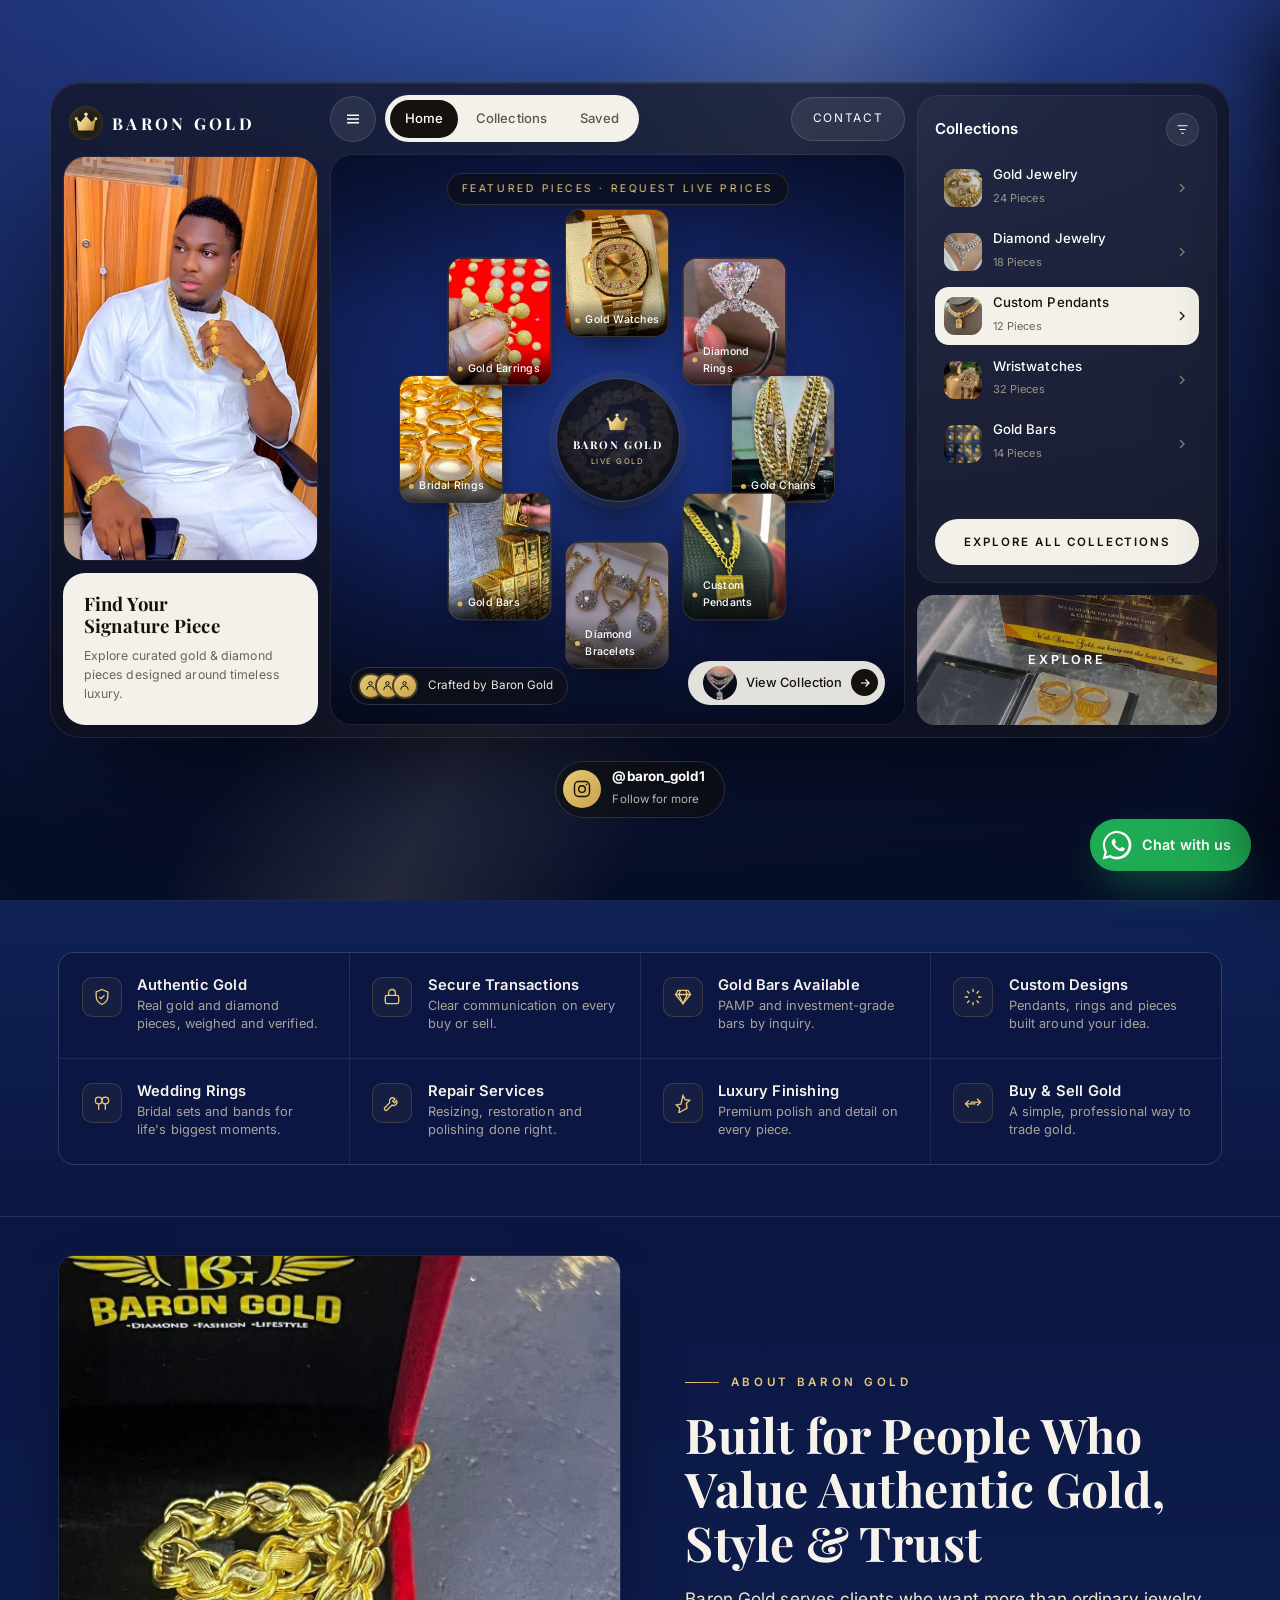
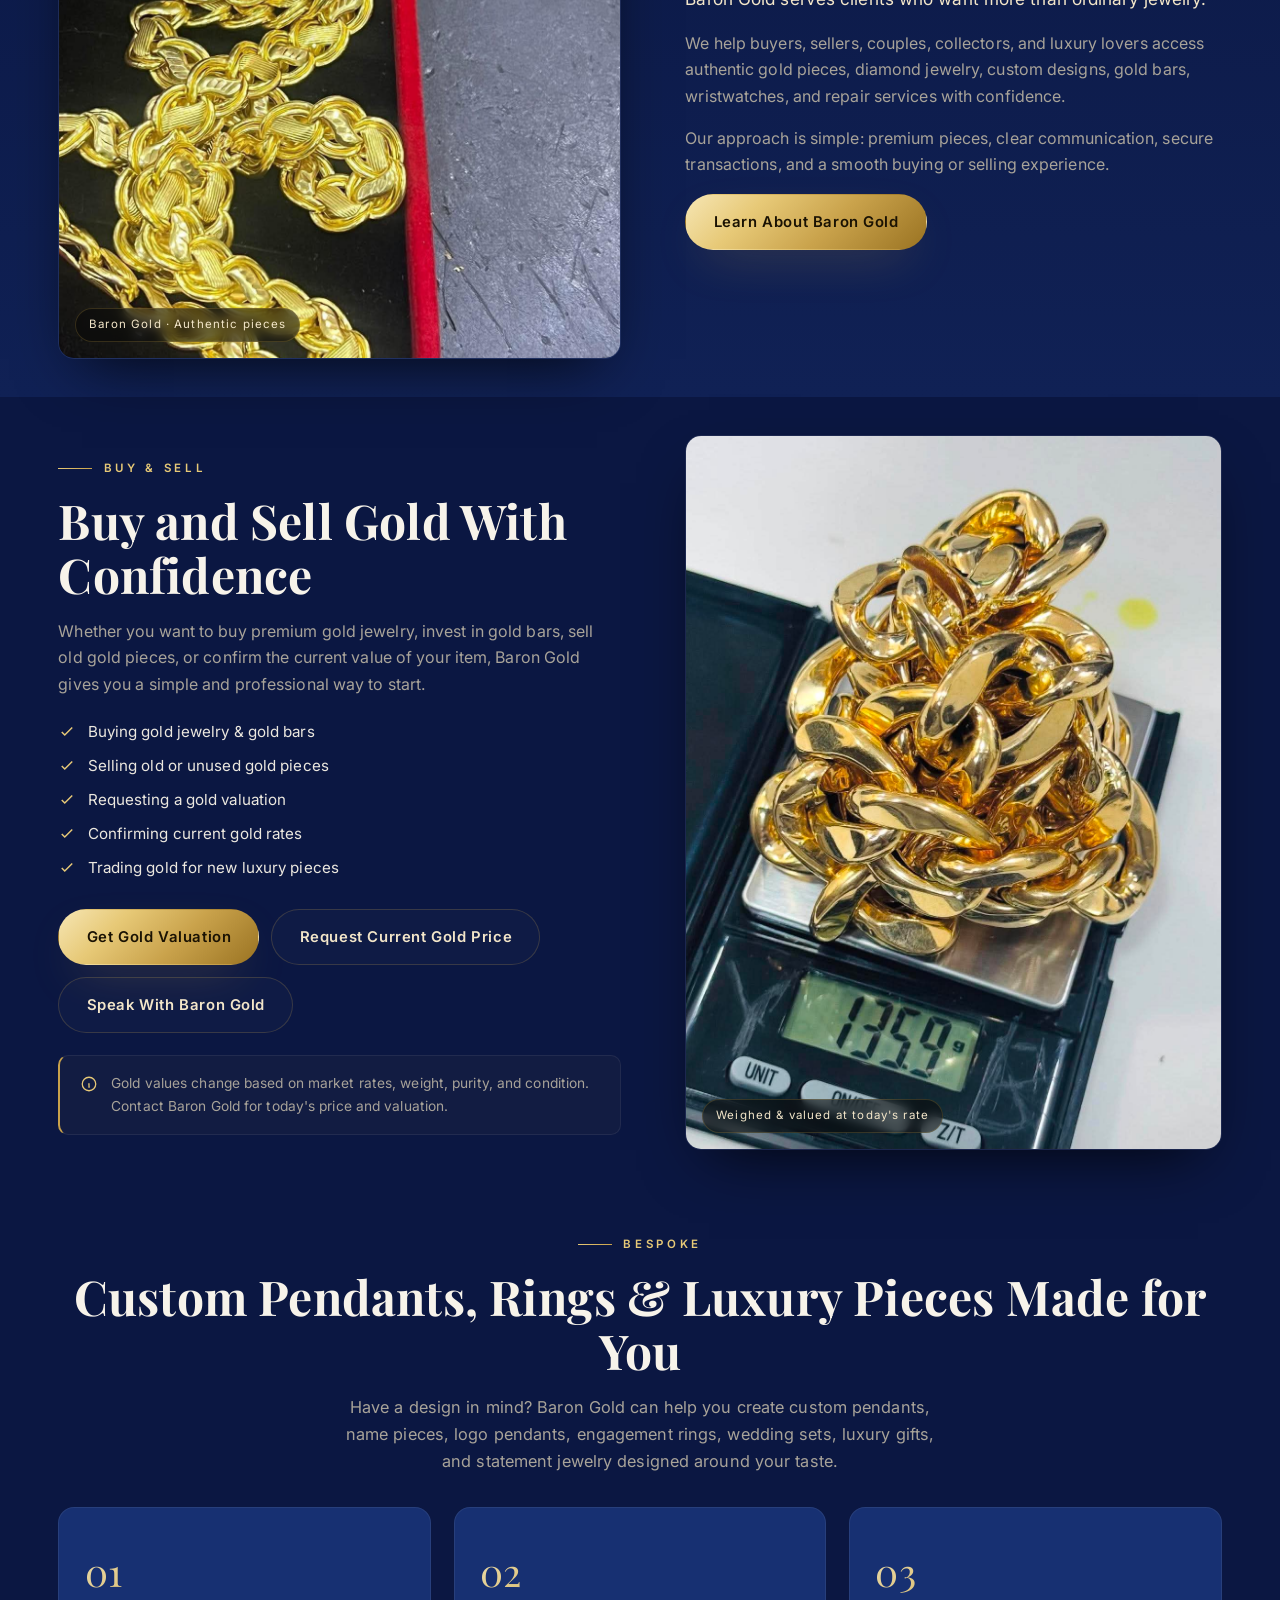
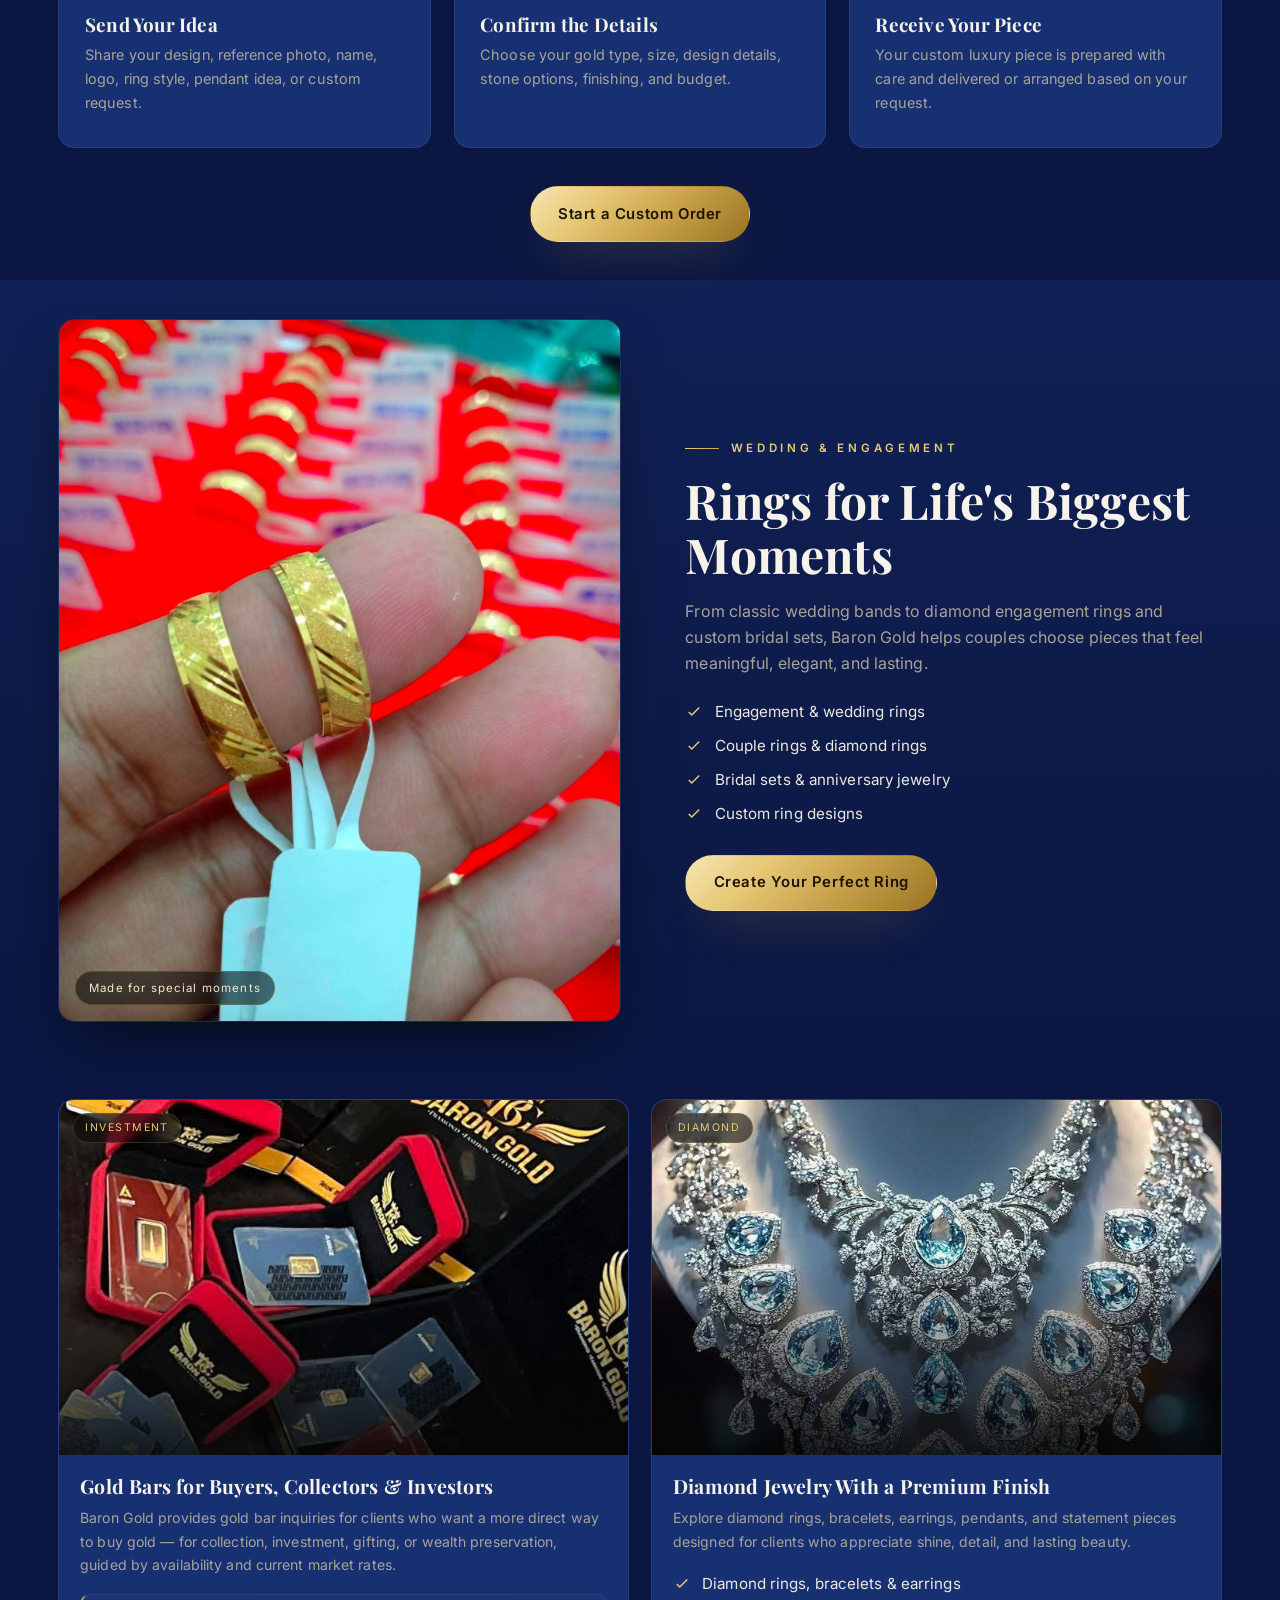
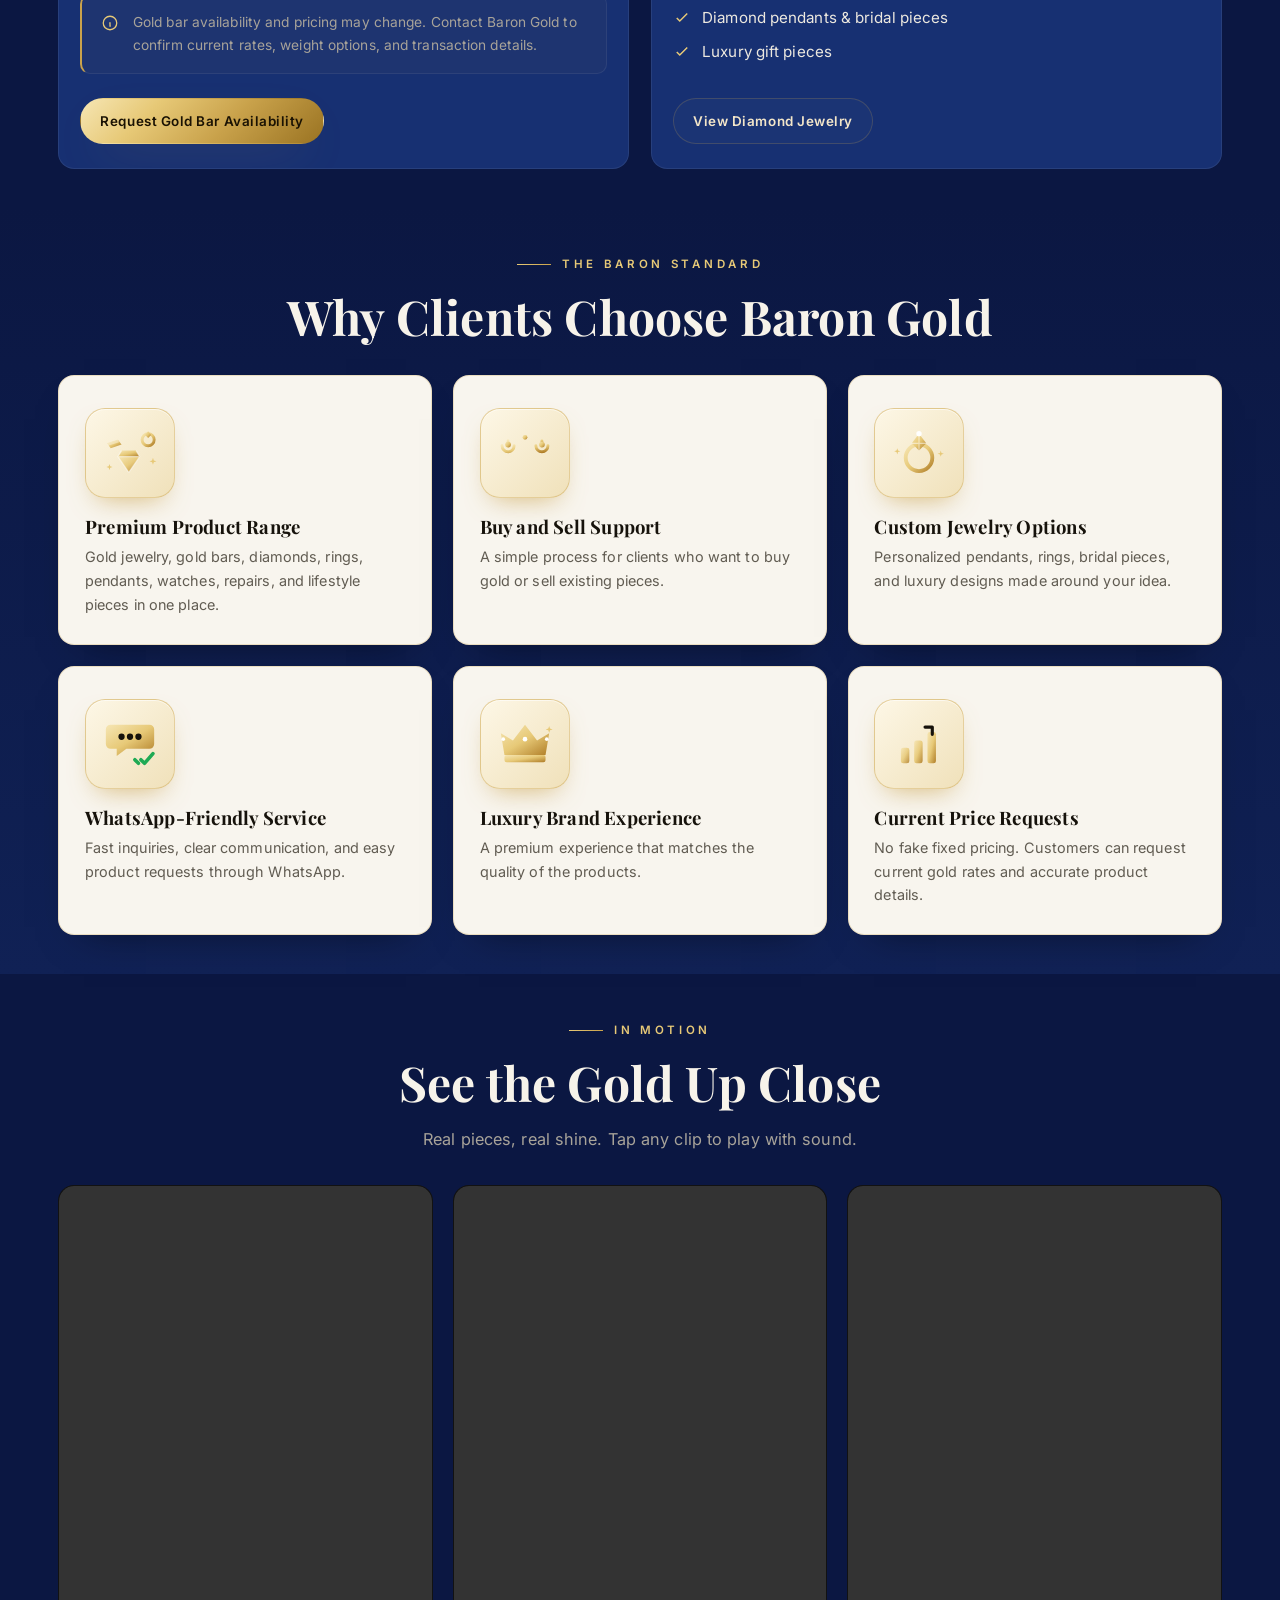
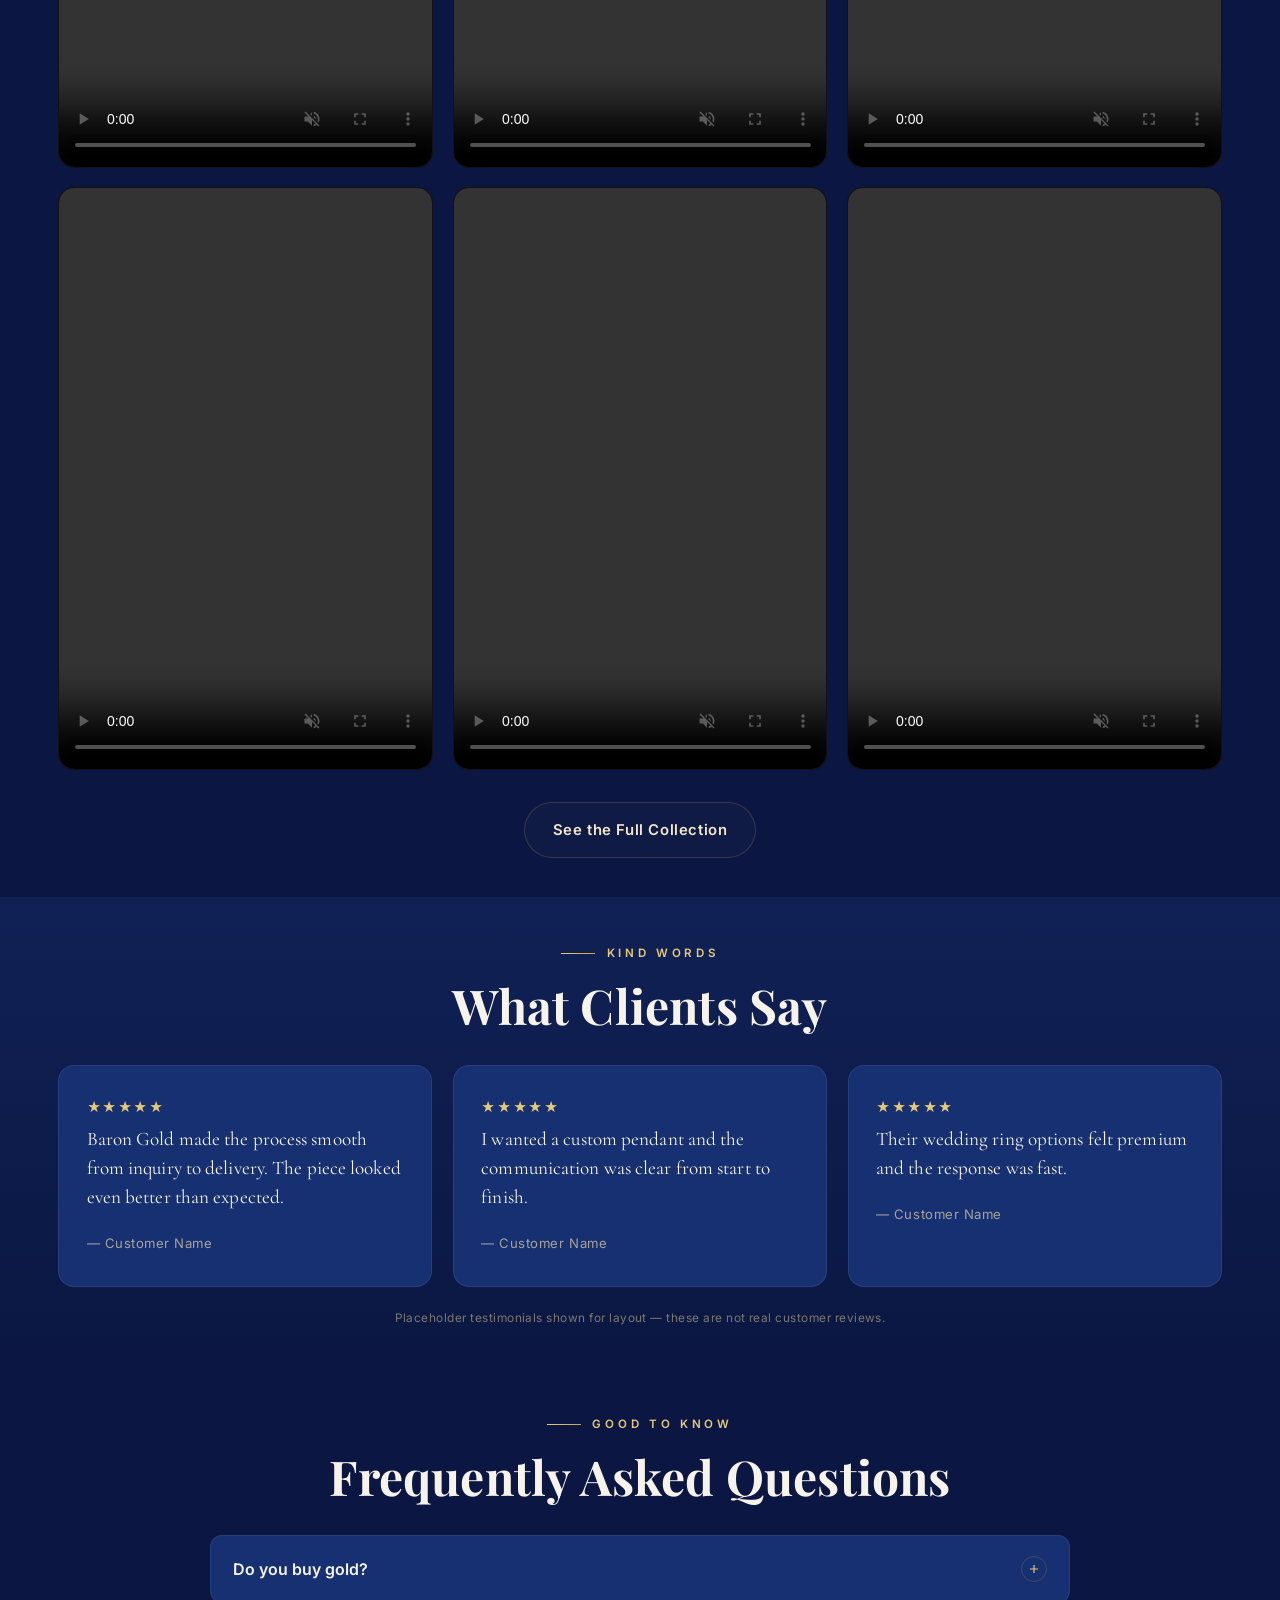
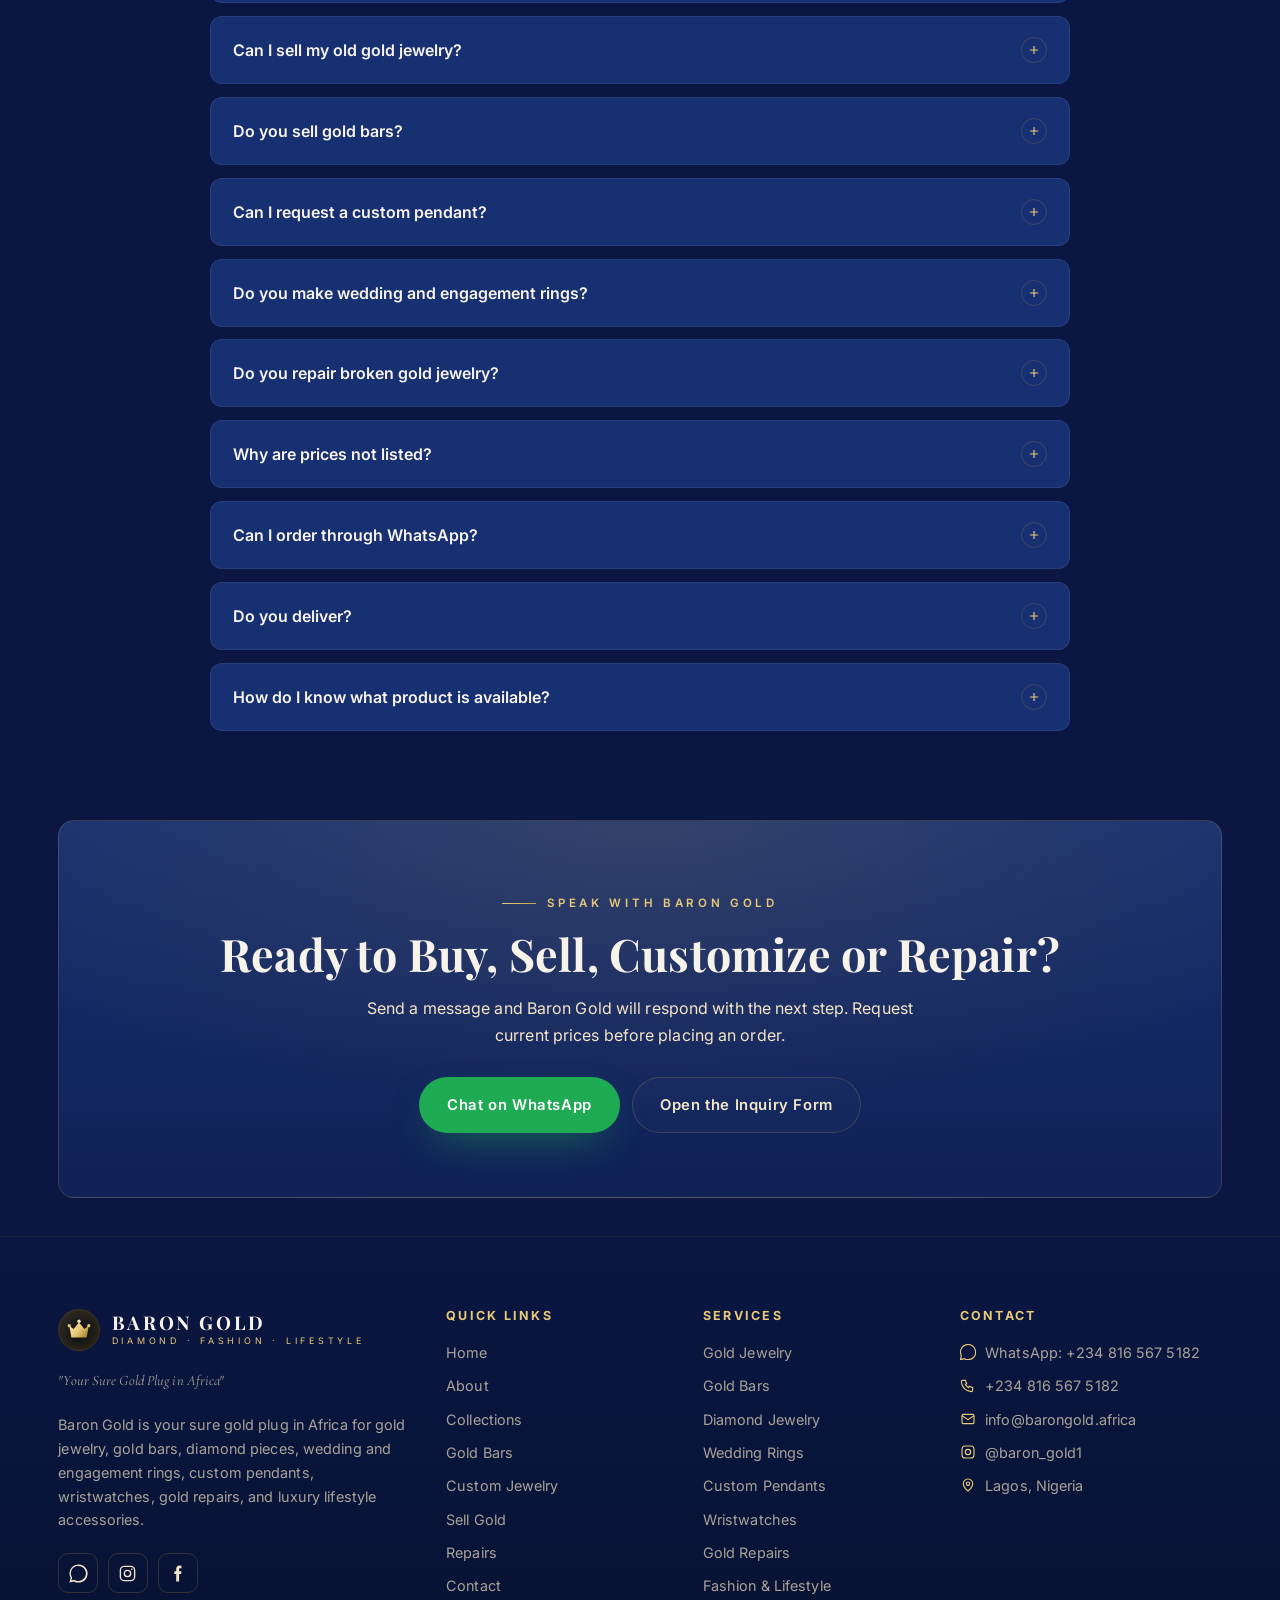
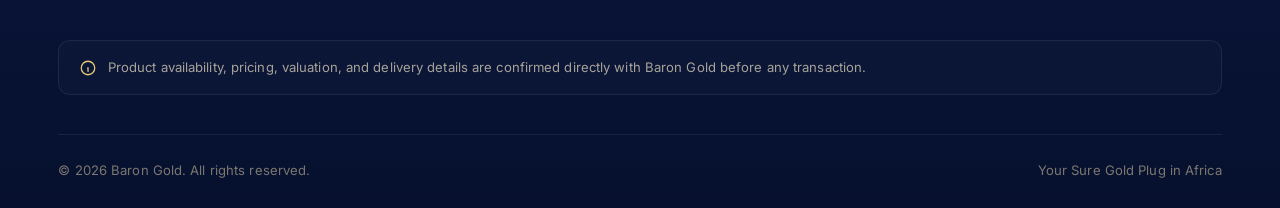
==== index.html @ 47875b5d "Swap homepage feature card to Baron Gold signature portrait Replace the bridal-necklace image in the" ====
<!DOCTYPE html>
<html lang="en">
<head>
<meta charset="UTF-8" />
<meta name="viewport" content="width=device-width, initial-scale=1.0" />
<title>Baron Gold | Gold Jewelry, Gold Bars, Diamond Jewelry &amp; Custom Pendants</title>
<meta name="description" content="Buy and sell gold jewelry, gold bars, diamond pieces, wedding rings, engagement rings, custom pendants, wristwatches, and luxury lifestyle accessories with Baron Gold — your sure gold plug in Africa." />
<meta name="theme-color" content="#070707" />
<meta property="og:title" content="Baron Gold | Your Sure Gold Plug in Africa" />
<meta property="og:description" content="Authentic gold jewelry, gold bars, diamond pieces, custom pendants, wedding rings and luxury lifestyle accessories. Buy, sell, customize and repair with confidence." />
<meta property="og:type" content="website" />
<meta property="og:image" content="assets/images/cuban-iced-coal.jpg" />
<link rel="preconnect" href="https://fonts.googleapis.com" />
<link rel="preconnect" href="https://fonts.gstatic.com" crossorigin />
<link href="https://fonts.googleapis.com/css2?family=Playfair+Display:wght@500;600;700;800&family=Cormorant+Garamond:ital,wght@0,500;0,600;1,500&family=Inter:wght@400;500;600&display=swap" rel="stylesheet" />
<link rel="stylesheet" href="css/styles.css" />
</head>
<body class="home-dashboard">

<!-- ============ HEADER ============ -->
<header class="site-header">
  <div class="container">
    <a class="brand" href="index.html" aria-label="Baron Gold home">
      <span class="brand-mark">
        <svg viewBox="0 0 24 24" fill="none" aria-hidden="true"><path d="M3 8l4 3 5-6 5 6 4-3-2 11H5L3 8z" fill="url(#g)"/><circle cx="3" cy="8" r="1.5" fill="#e7c977"/><circle cx="21" cy="8" r="1.5" fill="#e7c977"/><circle cx="12" cy="4" r="1.6" fill="#f6e6b4"/><defs><linearGradient id="g" x1="3" y1="5" x2="21" y2="19" gradientUnits="userSpaceOnUse"><stop stop-color="#f6e6b4"/><stop offset=".5" stop-color="#e7c977"/><stop offset="1" stop-color="#9a7322"/></linearGradient></defs></svg>
      </span>
      <span class="brand-name"><b>BARON GOLD</b><span>Diamond · Fashion · Lifestyle</span></span>
    </a>

    <nav class="main-nav" aria-label="Primary">
      <ul>
        <li><a href="index.html" class="active">Home</a></li>
        <li><a href="about.html">About</a></li>
        <li><a href="collections.html">Collections</a></li>
        <li><a href="gold-bars.html">Gold Bars</a></li>
        <li><a href="custom-jewelry.html">Custom Jewelry</a></li>
        <li><a href="sell-gold.html">Sell Gold</a></li>
        <li><a href="repairs.html">Repairs</a></li>
        <li><a href="contact.html">Contact</a></li>
      </ul>
    </nav>

    <div class="header-cta">
      <a class="btn btn-gold btn-sm" href="https://wa.me/2348165675182?text=Hello%20Baron%20Gold%2C%20I'd%20like%20to%20make%20an%20inquiry." target="_blank" rel="noopener">
        <svg viewBox="0 0 24 24" fill="currentColor" aria-hidden="true"><path d="M.5 23.5l1.6-5.9A11.4 11.4 0 1 1 12 23.5a11.5 11.5 0 0 1-5.7-1.5L.5 23.5zM6.6 19.9l.4.2a9.5 9.5 0 1 0-3.2-3.1l.2.4-1 3.5 3.6-1zM17.5 14.4c-.2-.1-1.4-.7-1.6-.8s-.4-.1-.5.1-.6.8-.7 1-.3.2-.5.1a7.7 7.7 0 0 1-2.3-1.4 8.6 8.6 0 0 1-1.6-2c-.2-.3 0-.4.1-.6l.4-.4.3-.4a.5.5 0 0 0 0-.5l-.8-1.9c-.2-.5-.4-.4-.5-.4h-.5a1 1 0 0 0-.7.3 2.9 2.9 0 0 0-.9 2.2 5 5 0 0 0 1.1 2.7 11.5 11.5 0 0 0 4.4 3.9c2.6 1 2.6.7 3.1.6a2.6 2.6 0 0 0 1.7-1.2 2.1 2.1 0 0 0 .2-1.2c-.1-.1-.3-.2-.5-.3z"/></svg>
        Chat on WhatsApp
      </a>
      <button class="nav-toggle" id="navToggle" aria-label="Open menu" aria-controls="mobileNav">
        <svg viewBox="0 0 24 24" fill="none" stroke="currentColor" stroke-width="1.7" aria-hidden="true"><path d="M4 7h16M4 12h16M4 17h16"/></svg>
      </button>
    </div>
  </div>
</header>

<!-- ============ MOBILE DRAWER ============ -->
<div class="scrim" id="scrim"></div>
<aside class="mobile-nav" id="mobileNav" aria-label="Mobile menu">
  <div class="mn-top">
    <span class="brand-name"><b style="font-family:var(--ff-head);letter-spacing:.14em;color:var(--ivory)">BARON GOLD</b></span>
    <button class="mn-close" id="mnClose" aria-label="Close menu">
      <svg viewBox="0 0 24 24" fill="none" stroke="currentColor" stroke-width="1.7"><path d="M6 6l12 12M18 6L6 18"/></svg>
    </button>
  </div>
  <nav aria-label="Mobile primary">
    <a href="index.html" class="active">Home</a>
    <a href="about.html">About</a>
    <a href="collections.html">Collections</a>
    <a href="gold-bars.html">Gold Bars</a>
    <a href="custom-jewelry.html">Custom Jewelry</a>
    <a href="sell-gold.html">Sell Gold</a>
    <a href="repairs.html">Repairs</a>
    <a href="contact.html">Contact</a>
  </nav>
  <div class="mn-actions">
    <a class="btn btn-wa btn-block" href="https://wa.me/2348165675182" target="_blank" rel="noopener">Chat on WhatsApp</a>
    <a class="btn btn-outline btn-block" href="contact.html">Book a Consultation</a>
  </div>
</aside>

<main>

<!-- ============ DASHBOARD HERO ============ -->
<section class="stage">
  <div class="panel">

    <!-- LEFT COLUMN -->
    <div class="pcol">
      <div class="dash-brand">
        <span class="brand-mark"><svg viewBox="0 0 24 24" fill="none" aria-hidden="true"><path d="M3 8l4 3 5-6 5 6 4-3-2 11H5L3 8z" fill="url(#gl)"/><circle cx="3" cy="8" r="1.5" fill="#e7c977"/><circle cx="21" cy="8" r="1.5" fill="#e7c977"/><circle cx="12" cy="4" r="1.6" fill="#f6e6b4"/><defs><linearGradient id="gl" x1="3" y1="5" x2="21" y2="19" gradientUnits="userSpaceOnUse"><stop stop-color="#f6e6b4"/><stop offset=".5" stop-color="#e7c977"/><stop offset="1" stop-color="#9a7322"/></linearGradient></defs></svg></span>
        <b>BARON&nbsp;GOLD</b>
      </div>
      <a class="feature-img" href="collections.html" aria-label="Baron Gold signature look">
        <img src="assets/images/baron-feature.jpg" alt="Baron Gold client styled in a gold Cuban chain, ring and bracelet" />
      </a>
      <div class="white-card">
        <h3>Find Your<br>Signature Piece</h3>
        <p>Explore curated gold &amp; diamond pieces designed around timeless luxury.</p>
      </div>
    </div>

    <!-- CENTER COLUMN -->
    <div class="pcol center-stack">
      <div class="nav-pill-row">
        <button class="icon-btn js-nav-open" aria-label="Open menu"><svg viewBox="0 0 24 24" fill="none" stroke="currentColor" stroke-width="1.7"><path d="M4 7h16M4 12h16M4 17h16"/></svg></button>
        <nav class="pill-nav" aria-label="Dashboard">
          <a href="index.html" class="active">Home</a>
          <a href="collections.html">Collections</a>
          <a href="sell-gold.html">Saved</a>
        </nav>
        <a class="contact-pill" href="contact.html">CONTACT</a>
      </div>
      <div class="hero-center">
        <div class="orbit-scene">
          <span class="orbit-eyebrow">Featured Pieces · Request Live Prices</span>
          <div class="orbit-hub">
            <img class="hub-bg" src="assets/images/cuban-iced-coal.jpg" alt="" />
            <span class="hub-in">
              <svg viewBox="0 0 24 24" fill="none" aria-hidden="true"><path d="M3 8l4 3 5-6 5 6 4-3-2 11H5L3 8z" fill="url(#hg)"/><circle cx="3" cy="8" r="1.5" fill="#e7c977"/><circle cx="21" cy="8" r="1.5" fill="#e7c977"/><circle cx="12" cy="4" r="1.6" fill="#f6e6b4"/><defs><linearGradient id="hg" x1="3" y1="5" x2="21" y2="19" gradientUnits="userSpaceOnUse"><stop stop-color="#f6e6b4"/><stop offset=".5" stop-color="#e7c977"/><stop offset="1" stop-color="#9a7322"/></linearGradient></defs></svg>
              <b>BARON GOLD</b><small>Live Gold</small>
            </span>
          </div>
          <div class="orbit-wrap">
            <div class="orbit">
              <div class="orbit-item" style="--a:0deg"><a class="ocard" href="https://wa.me/2348165675182?text=Hi%20Baron%20Gold%2C%20please%20share%20the%20current%20price%20for%20gold%20watches." target="_blank" rel="noopener"><img src="assets/images/watch-patek-gold-diamond.jpg" alt="Gold watches"><span class="olabel">Gold Watches</span></a></div>
              <div class="orbit-item" style="--a:45deg"><a class="ocard" href="https://wa.me/2348165675182?text=Hi%20Baron%20Gold%2C%20please%20share%20the%20current%20price%20for%20diamond%20rings." target="_blank" rel="noopener"><img src="assets/images/ring-diamond-solitaire.jpg" alt="Diamond rings"><span class="olabel">Diamond Rings</span></a></div>
              <div class="orbit-item" style="--a:90deg"><a class="ocard" href="https://wa.me/2348165675182?text=Hi%20Baron%20Gold%2C%20please%20share%20the%20current%20price%20for%20gold%20chains." target="_blank" rel="noopener"><img src="assets/images/chains-cuban-diamond-clasp.jpg" alt="Gold chains"><span class="olabel">Gold Chains</span></a></div>
              <div class="orbit-item" style="--a:135deg"><a class="ocard" href="https://wa.me/2348165675182?text=Hi%20Baron%20Gold%2C%20I'd%20like%20a%20custom%20pendant." target="_blank" rel="noopener"><img src="assets/images/pendant-custom-name.jpg" alt="Custom pendants"><span class="olabel">Custom Pendants</span></a></div>
              <div class="orbit-item" style="--a:180deg"><a class="ocard" href="https://wa.me/2348165675182?text=Hi%20Baron%20Gold%2C%20please%20share%20the%20price%20for%20diamond%20bracelets." target="_blank" rel="noopener"><img src="assets/images/set-gold-diamond-box.jpg" alt="Diamond bracelets"><span class="olabel">Diamond Bracelets</span></a></div>
              <div class="orbit-item" style="--a:225deg"><a class="ocard" href="https://wa.me/2348165675182?text=Hi%20Baron%20Gold%2C%20please%20share%20today's%20gold%20bar%20rate." target="_blank" rel="noopener"><img src="assets/images/bars-kilo-stack.jpg" alt="Gold bars"><span class="olabel">Gold Bars</span></a></div>
              <div class="orbit-item" style="--a:270deg"><a class="ocard" href="https://wa.me/2348165675182?text=Hi%20Baron%20Gold%2C%20I'd%20like%20to%20see%20bridal%20rings." target="_blank" rel="noopener"><img src="assets/images/wedding-bands-marble.jpg" alt="Bridal rings"><span class="olabel">Bridal Rings</span></a></div>
              <div class="orbit-item" style="--a:315deg"><a class="ocard" href="https://wa.me/2348165675182?text=Hi%20Baron%20Gold%2C%20please%20share%20the%20price%20for%20gold%20earrings." target="_blank" rel="noopener"><img src="assets/images/earrings-gold-balls.jpg" alt="Gold earrings"><span class="olabel">Gold Earrings</span></a></div>
            </div>
          </div>
        </div>
        <div class="center-foot">
          <div class="designed-by">
            <div class="avatars">
              <span><svg viewBox="0 0 24 24" fill="none" stroke="currentColor" stroke-width="1.8"><circle cx="12" cy="8" r="3.2"/><path d="M5 20a7 7 0 0 1 14 0"/></svg></span>
              <span><svg viewBox="0 0 24 24" fill="none" stroke="currentColor" stroke-width="1.8"><circle cx="12" cy="8" r="3.2"/><path d="M5 20a7 7 0 0 1 14 0"/></svg></span>
              <span><svg viewBox="0 0 24 24" fill="none" stroke="currentColor" stroke-width="1.8"><circle cx="12" cy="8" r="3.2"/><path d="M5 20a7 7 0 0 1 14 0"/></svg></span>
            </div>
            <small>Crafted by Baron Gold</small>
          </div>
          <a class="view-btn" href="collections.html#lifestyle">
            <img src="assets/images/lifestyle-iced-jesus.jpg" alt="Featured piece" />
            View Collection
            <span class="vb-arrow"><svg viewBox="0 0 24 24" fill="none" stroke="currentColor" stroke-width="2"><path d="M5 12h14M13 6l6 6-6 6"/></svg></span>
          </a>
        </div>
      </div>
    </div>

    <!-- RIGHT COLUMN -->
    <div class="pcol">
      <div class="right-panel">
        <div class="styles-head">
          <h4>Collections</h4>
          <button class="icon-btn" aria-label="Filter"><svg viewBox="0 0 24 24" fill="none" stroke="currentColor" stroke-width="1.7"><path d="M4 6h16M7 12h10M10 18h4"/></svg></button>
        </div>
        <div class="style-list">
          <a class="style-row" href="collections.html#gold-jewelry">
            <img class="thumb" src="assets/images/set-gold-versace.jpg" alt="">
            <span class="st-info"><b>Gold Jewelry</b><span>24 Pieces</span></span>
            <span class="chev"><svg viewBox="0 0 24 24" fill="none" stroke="currentColor" stroke-width="2"><path d="M9 6l6 6-6 6"/></svg></span>
          </a>
          <a class="style-row" href="collections.html#diamond">
            <img class="thumb" src="assets/images/necklace-diamond-leaf.jpg" alt="">
            <span class="st-info"><b>Diamond Jewelry</b><span>18 Pieces</span></span>
            <span class="chev"><svg viewBox="0 0 24 24" fill="none" stroke="currentColor" stroke-width="2"><path d="M9 6l6 6-6 6"/></svg></span>
          </a>
          <a class="style-row active" href="custom-jewelry.html">
            <img class="thumb" src="assets/images/necklace-gold-yellow-diamond.jpg" alt="">
            <span class="st-info"><b>Custom Pendants</b><span>12 Pieces</span></span>
            <span class="chev"><svg viewBox="0 0 24 24" fill="none" stroke="currentColor" stroke-width="2"><path d="M9 6l6 6-6 6"/></svg></span>
          </a>
          <a class="style-row" href="collections.html#watches">
            <img class="thumb" src="assets/images/watch-rolex-daytona-diamond.jpg" alt="">
            <span class="st-info"><b>Wristwatches</b><span>32 Pieces</span></span>
            <span class="chev"><svg viewBox="0 0 24 24" fill="none" stroke="currentColor" stroke-width="2"><path d="M9 6l6 6-6 6"/></svg></span>
          </a>
          <a class="style-row" href="gold-bars.html">
            <img class="thumb" src="assets/images/gold-bars-pamp-grid.jpg" alt="">
            <span class="st-info"><b>Gold Bars</b><span>14 Pieces</span></span>
            <span class="chev"><svg viewBox="0 0 24 24" fill="none" stroke="currentColor" stroke-width="2"><path d="M9 6l6 6-6 6"/></svg></span>
          </a>
        </div>
        <a class="explore-all" href="collections.html">Explore All Collections</a>
      </div>
      <a class="explore-card" href="repairs.html" aria-label="Explore repairs and services">
        <img src="assets/images/rings-signet-scale.jpg" alt="Gold pieces and services">
        <span>EXPLORE</span>
      </a>
    </div>

  </div>

  <a class="follow-pill" href="https://instagram.com/baron_gold1" target="_blank" rel="noopener">
    <span class="fp-av"><svg viewBox="0 0 24 24" fill="none" stroke="currentColor" stroke-width="1.7"><rect x="3" y="3" width="18" height="18" rx="5"/><circle cx="12" cy="12" r="4"/><circle cx="17.5" cy="6.5" r="1" fill="currentColor" stroke="none"/></svg></span>
    <span><b>@baron_gold1</b><small>Follow for more</small></span>
  </a>
</section>

<!-- ============ TRUST BAR ============ -->
<section class="trust-band" style="padding-block:clamp(2.4rem,4vw,3.4rem)">
  <div class="container">
    <div class="trust-grid reveal">
      <div class="trust-item"><span class="ti-ico"><svg viewBox="0 0 24 24" fill="none" stroke="currentColor" stroke-width="1.6"><path d="M12 3l7 3v5c0 4.5-3 8-7 10-4-2-7-5.5-7-10V6l7-3z"/><path d="M9 12l2 2 4-4"/></svg></span><div><h4>Authentic Gold</h4><p>Real gold and diamond pieces, weighed and verified.</p></div></div>
      <div class="trust-item"><span class="ti-ico"><svg viewBox="0 0 24 24" fill="none" stroke="currentColor" stroke-width="1.6"><rect x="4" y="10" width="16" height="10" rx="2"/><path d="M8 10V7a4 4 0 0 1 8 0v3"/></svg></span><div><h4>Secure Transactions</h4><p>Clear communication on every buy or sell.</p></div></div>
      <div class="trust-item"><span class="ti-ico"><svg viewBox="0 0 24 24" fill="none" stroke="currentColor" stroke-width="1.6"><path d="M3 9l3-5h12l3 5-9 11L3 9z"/><path d="M3 9h18M9 4l-2 5 5 11 5-11-2-5"/></svg></span><div><h4>Gold Bars Available</h4><p>PAMP and investment-grade bars by inquiry.</p></div></div>
      <div class="trust-item"><span class="ti-ico"><svg viewBox="0 0 24 24" fill="none" stroke="currentColor" stroke-width="1.6"><path d="M12 2v4M12 18v4M4.9 4.9l2.8 2.8M16.3 16.3l2.8 2.8M2 12h4M18 12h4M4.9 19.1l2.8-2.8M16.3 7.7l2.8-2.8"/></svg></span><div><h4>Custom Designs</h4><p>Pendants, rings and pieces built around your idea.</p></div></div>
      <div class="trust-item"><span class="ti-ico"><svg viewBox="0 0 24 24" fill="none" stroke="currentColor" stroke-width="1.6"><circle cx="8" cy="9" r="4"/><circle cx="16" cy="9" r="4"/><path d="M8 13v7M16 13v7"/></svg></span><div><h4>Wedding Rings</h4><p>Bridal sets and bands for life's biggest moments.</p></div></div>
      <div class="trust-item"><span class="ti-ico"><svg viewBox="0 0 24 24" fill="none" stroke="currentColor" stroke-width="1.6"><path d="M14.7 6.3a4 4 0 0 0-5.4 5.4l-6 6a2 2 0 0 0 2.8 2.8l6-6a4 4 0 0 0 5.4-5.4l-2.6 2.6-2-2 2.8-2.4z"/></svg></span><div><h4>Repair Services</h4><p>Resizing, restoration and polishing done right.</p></div></div>
      <div class="trust-item"><span class="ti-ico"><svg viewBox="0 0 24 24" fill="none" stroke="currentColor" stroke-width="1.6"><path d="M12 3l2.5 5 5.5.8-4 3.9.9 5.5L12 21l-4.9 2.7.9-5.5-4-3.9 5.5-.8L12 3z"/></svg></span><div><h4>Luxury Finishing</h4><p>Premium polish and detail on every piece.</p></div></div>
      <div class="trust-item"><span class="ti-ico"><svg viewBox="0 0 24 24" fill="none" stroke="currentColor" stroke-width="1.6"><path d="M17 7l4 4-4 4M21 11H9M7 17l-4-4 4-4M3 13h12"/></svg></span><div><h4>Buy &amp; Sell Gold</h4><p>A simple, professional way to trade gold.</p></div></div>
    </div>
  </div>
</section>

<!-- ============ ABOUT PREVIEW ============ -->
<section style="background:linear-gradient(180deg,var(--bg),var(--bg-2))">
  <div class="container">
    <div class="split">
      <div class="split-media reveal">
        <img src="assets/images/box-baron-rope.jpg" alt="Baron Gold branded box with a gold rope chain" />
        <span class="frame-tag">Baron Gold · Authentic pieces</span>
      </div>
      <div class="reveal d1">
        <span class="eyebrow">About Baron Gold</span>
        <h2 class="section-title">Built for People Who Value Authentic Gold, Style &amp; Trust</h2>
        <div class="prose">
          <p class="lead">Baron Gold serves clients who want more than ordinary jewelry.</p>
          <p>We help buyers, sellers, couples, collectors, and luxury lovers access authentic gold pieces, diamond jewelry, custom designs, gold bars, wristwatches, and repair services with confidence.</p>
          <p>Our approach is simple: premium pieces, clear communication, secure transactions, and a smooth buying or selling experience.</p>
        </div>
        <div class="btn-row"><a class="btn btn-gold" href="about.html">Learn About Baron Gold</a></div>
      </div>
    </div>
  </div>
</section>

<!-- ============ BUY & SELL GOLD ============ -->
<section>
  <div class="container">
    <div class="split reverse">
      <div class="split-media tall reveal">
        <img src="assets/images/chain-rope-heavy-scale.jpg" alt="Heavy gold rope chain being weighed on a scale" />
        <span class="frame-tag">Weighed &amp; valued at today's rate</span>
      </div>
      <div class="reveal d1">
        <span class="eyebrow">Buy &amp; Sell</span>
        <h2 class="section-title">Buy and Sell Gold With Confidence</h2>
        <div class="prose">
          <p>Whether you want to buy premium gold jewelry, invest in gold bars, sell old gold pieces, or confirm the current value of your item, Baron Gold gives you a simple and professional way to start.</p>
        </div>
        <ul class="feature-list">
          <li><svg viewBox="0 0 24 24" fill="none" stroke="currentColor" stroke-width="2"><path d="M5 12l4 4L19 6"/></svg>Buying gold jewelry &amp; gold bars</li>
          <li><svg viewBox="0 0 24 24" fill="none" stroke="currentColor" stroke-width="2"><path d="M5 12l4 4L19 6"/></svg>Selling old or unused gold pieces</li>
          <li><svg viewBox="0 0 24 24" fill="none" stroke="currentColor" stroke-width="2"><path d="M5 12l4 4L19 6"/></svg>Requesting a gold valuation</li>
          <li><svg viewBox="0 0 24 24" fill="none" stroke="currentColor" stroke-width="2"><path d="M5 12l4 4L19 6"/></svg>Confirming current gold rates</li>
          <li><svg viewBox="0 0 24 24" fill="none" stroke="currentColor" stroke-width="2"><path d="M5 12l4 4L19 6"/></svg>Trading gold for new luxury pieces</li>
        </ul>
        <div class="btn-row">
          <a class="btn btn-gold" href="https://wa.me/2348165675182?text=Hello%20Baron%20Gold%2C%20I'd%20like%20a%20gold%20valuation." target="_blank" rel="noopener">Get Gold Valuation</a>
          <a class="btn btn-outline" href="https://wa.me/2348165675182?text=Hello%20Baron%20Gold%2C%20please%20share%20today's%20gold%20price." target="_blank" rel="noopener">Request Current Gold Price</a>
          <a class="btn btn-outline" href="contact.html">Speak With Baron Gold</a>
        </div>
        <div class="note"><svg viewBox="0 0 24 24" fill="none" stroke="currentColor" stroke-width="1.7"><circle cx="12" cy="12" r="9"/><path d="M12 8h.01M11 12h1v4h1"/></svg>Gold values change based on market rates, weight, purity, and condition. Contact Baron Gold for today's price and valuation.</div>
      </div>
    </div>
  </div>
</section>

<!-- ============ CUSTOM JEWELRY ============ -->
<section>
  <div class="container">
    <div class="section-head center reveal">
      <span class="eyebrow" style="justify-content:center">Bespoke</span>
      <h2 class="section-title">Custom Pendants, Rings &amp; Luxury Pieces Made for You</h2>
      <p class="section-sub">Have a design in mind? Baron Gold can help you create custom pendants, name pieces, logo pendants, engagement rings, wedding sets, luxury gifts, and statement jewelry designed around your taste.</p>
    </div>
    <div class="steps">
      <div class="step reveal"><h3>Send Your Idea</h3><p>Share your design, reference photo, name, logo, ring style, pendant idea, or custom request.</p></div>
      <div class="step reveal d1"><h3>Confirm the Details</h3><p>Choose your gold type, size, design details, stone options, finishing, and budget.</p></div>
      <div class="step reveal d2"><h3>Receive Your Piece</h3><p>Your custom luxury piece is prepared with care and delivered or arranged based on your request.</p></div>
    </div>
    <div class="center reveal" style="margin-top:2.4rem">
      <a class="btn btn-gold" href="https://wa.me/2348165675182?text=Hello%20Baron%20Gold%2C%20I'd%20like%20to%20start%20a%20custom%20order." target="_blank" rel="noopener">Start a Custom Order</a>
    </div>
  </div>
</section>

<!-- ============ WEDDING & ENGAGEMENT ============ -->
<section style="background:linear-gradient(180deg,var(--bg-2),var(--bg))">
  <div class="container">
    <div class="split">
      <div class="split-media reveal"><img src="assets/images/wedding-bands-worn.jpg" alt="Gold wedding bands worn on hands" /><span class="frame-tag">Made for special moments</span></div>
      <div class="reveal d1">
        <span class="eyebrow">Wedding &amp; Engagement</span>
        <h2 class="section-title">Rings for Life's Biggest Moments</h2>
        <div class="prose"><p>From classic wedding bands to diamond engagement rings and custom bridal sets, Baron Gold helps couples choose pieces that feel meaningful, elegant, and lasting.</p></div>
        <ul class="feature-list">
          <li><svg viewBox="0 0 24 24" fill="none" stroke="currentColor" stroke-width="2"><path d="M5 12l4 4L19 6"/></svg>Engagement &amp; wedding rings</li>
          <li><svg viewBox="0 0 24 24" fill="none" stroke="currentColor" stroke-width="2"><path d="M5 12l4 4L19 6"/></svg>Couple rings &amp; diamond rings</li>
          <li><svg viewBox="0 0 24 24" fill="none" stroke="currentColor" stroke-width="2"><path d="M5 12l4 4L19 6"/></svg>Bridal sets &amp; anniversary jewelry</li>
          <li><svg viewBox="0 0 24 24" fill="none" stroke="currentColor" stroke-width="2"><path d="M5 12l4 4L19 6"/></svg>Custom ring designs</li>
        </ul>
        <div class="btn-row"><a class="btn btn-gold" href="https://wa.me/2348165675182?text=Hello%20Baron%20Gold%2C%20I'd%20like%20to%20create%20our%20perfect%20ring." target="_blank" rel="noopener">Create Your Perfect Ring</a></div>
      </div>
    </div>
  </div>
</section>

<!-- ============ GOLD BARS + DIAMOND (two-up) ============ -->
<section>
  <div class="container">
    <div class="cards grid-2">
      <article class="card reveal">
        <div class="card-media" style="aspect-ratio:16/10"><span class="card-tag">Investment</span><img src="assets/images/bars-baron-boxes.jpg" alt="Gold bars in Baron Gold boxes"></div>
        <div class="card-body">
          <h3>Gold Bars for Buyers, Collectors &amp; Investors</h3>
          <p>Baron Gold provides gold bar inquiries for clients who want a more direct way to buy gold — for collection, investment, gifting, or wealth preservation, guided by availability and current market rates.</p>
          <div class="note" style="margin-top:.4rem"><svg viewBox="0 0 24 24" fill="none" stroke="currentColor" stroke-width="1.7"><circle cx="12" cy="12" r="9"/><path d="M12 8h.01M11 12h1v4h1"/></svg>Gold bar availability and pricing may change. Contact Baron Gold to confirm current rates, weight options, and transaction details.</div>
          <a class="btn btn-gold btn-sm" style="margin-top:1rem" href="https://wa.me/2348165675182?text=Hello%20Baron%20Gold%2C%20please%20share%20current%20gold%20bar%20availability." target="_blank" rel="noopener">Request Gold Bar Availability</a>
        </div>
      </article>
      <article class="card reveal d1">
        <div class="card-media" style="aspect-ratio:16/10"><span class="card-tag">Diamond</span><img src="assets/images/necklace-aquamarine-diamond.jpg" alt="Aquamarine and diamond necklace"></div>
        <div class="card-body">
          <h3>Diamond Jewelry With a Premium Finish</h3>
          <p>Explore diamond rings, bracelets, earrings, pendants, and statement pieces designed for clients who appreciate shine, detail, and lasting beauty.</p>
          <ul class="feature-list" style="margin:.6rem 0 1rem">
            <li><svg viewBox="0 0 24 24" fill="none" stroke="currentColor" stroke-width="2"><path d="M5 12l4 4L19 6"/></svg>Diamond rings, bracelets &amp; earrings</li>
            <li><svg viewBox="0 0 24 24" fill="none" stroke="currentColor" stroke-width="2"><path d="M5 12l4 4L19 6"/></svg>Diamond pendants &amp; bridal pieces</li>
            <li><svg viewBox="0 0 24 24" fill="none" stroke="currentColor" stroke-width="2"><path d="M5 12l4 4L19 6"/></svg>Luxury gift pieces</li>
          </ul>
          <a class="btn btn-outline btn-sm" href="collections.html#diamond">View Diamond Jewelry</a>
        </div>
      </article>
    </div>
  </div>
</section>

<!-- ============ WHY CHOOSE ============ -->
<section style="background:linear-gradient(180deg,var(--bg),var(--bg-2))">
  <div class="container">
    <div class="section-head center reveal">
      <span class="eyebrow" style="justify-content:center">The Baron Standard</span>
      <h2 class="section-title">Why Clients Choose Baron Gold</h2>
    </div>
    <svg width="0" height="0" aria-hidden="true" style="position:absolute"><defs><linearGradient id="wg" x1="0" y1="0" x2="1" y2="1"><stop offset="0" stop-color="#f6e6b4"/><stop offset=".5" stop-color="#e7c977"/><stop offset="1" stop-color="#b07e28"/></linearGradient></defs></svg>
    <div class="why-grid">

      <div class="why-card reveal">
        <div class="why-anim-tile"><svg class="wa" viewBox="0 0 48 48" fill="none">
          <g class="wa-float" style="--d:.8s">
            <path d="M5 16l9-3 3 4-9 3z" fill="url(#wg)"/>
            <path d="M5 16l9-3 1 2-9 3z" fill="#fff" fill-opacity=".4"/>
          </g>
          <g class="wa-float" style="--d:.4s">
            <circle cx="39" cy="13" r="5" stroke="url(#wg)" stroke-width="2.4"/>
            <path d="M36.5 9l2.5-3 2.5 3-2.5 2.5z" fill="url(#wg)"/>
          </g>
          <g class="wa-float" style="--d:0s">
            <path d="M17 22h12l3 5H14z" fill="url(#wg)"/>
            <path d="M14 27h18L23 40z" fill="url(#wg)" opacity=".92"/>
            <path d="M17 22l-3 5 9 13M29 22l3 5-9 13M14 27h18" stroke="#fff" stroke-width="1" stroke-opacity=".5" stroke-linejoin="round"/>
          </g>
          <path class="wa-tw" style="--d:.2s" d="M43 28l.7 2.2 2.2.7-2.2.7-.7 2.2-.7-2.2-2.2-.7 2.2-.7z" fill="#e7c977"/>
          <path class="wa-tw" style="--d:1.1s" d="M7 33l.6 2 2 .6-2 .6-.6 2-.6-2-2-.6 2-.6z" fill="#e7c977"/>
        </svg></div>
        <h3>Premium Product Range</h3><p>Gold jewelry, gold bars, diamonds, rings, pendants, watches, repairs, and lifestyle pieces in one place.</p>
      </div>

      <div class="why-card reveal d1">
        <div class="why-anim-tile"><svg class="wa" viewBox="0 0 48 48" fill="none" stroke="url(#wg)" stroke-width="2.4" stroke-linecap="round" stroke-linejoin="round">
          <path d="M24 13v25"/>
          <path d="M17 40h14" stroke-width="3"/>
          <circle cx="24" cy="11" r="2" fill="url(#wg)" stroke="none"/>
          <g class="wa-rock">
            <path d="M10 14h28"/>
            <path d="M10 14v4M38 14v4"/>
            <path d="M5 18a5 5 0 0 0 10 0M33 18a5 5 0 0 0 10 0"/>
            <circle cx="10" cy="17" r="2.4" fill="url(#wg)" stroke="none"/>
            <circle cx="38" cy="17" r="2.4" fill="url(#wg)" stroke="none"/>
          </g>
        </svg></div>
        <h3>Buy and Sell Support</h3><p>A simple process for clients who want to buy gold or sell existing pieces.</p>
      </div>

      <div class="why-card reveal d2">
        <div class="why-anim-tile"><svg class="wa" viewBox="0 0 48 48" fill="none">
          <circle cx="24" cy="28" r="11" stroke="url(#wg)" stroke-width="3.2"/>
          <path d="M18 16l6-8 6 8-6 6z" fill="url(#wg)"/>
          <path d="M18 16h12M24 8v14" stroke="#fff" stroke-width="1" stroke-opacity=".5"/>
          <g class="wa-orbit"><circle class="wa-tw" cx="24" cy="8" r="2.2" fill="#fff"/></g>
          <path class="wa-tw" style="--d:.6s" d="M42 22l.6 2 2 .6-2 .6-.6 2-.6-2-2-.6 2-.6z" fill="#e7c977"/>
          <path class="wa-tw" style="--d:1.2s" d="M6 20l.6 2 2 .6-2 .6-.6 2-.6-2-2-.6 2-.6z" fill="#e7c977"/>
        </svg></div>
        <h3>Custom Jewelry Options</h3><p>Personalized pendants, rings, bridal pieces, and luxury designs made around your idea.</p>
      </div>

      <div class="why-card reveal">
        <div class="why-anim-tile"><svg class="wa" viewBox="0 0 48 48" fill="none">
          <path d="M8 8h32a4 4 0 0 1 4 4v12a4 4 0 0 1-4 4H21l-8 6v-6h-5a4 4 0 0 1-4-4V12a4 4 0 0 1 4-4z" fill="url(#wg)"/>
          <circle class="wa-dot" style="--d:0s" cx="17" cy="18" r="2.6" fill="#16120b"/>
          <circle class="wa-dot" style="--d:.18s" cx="24" cy="18" r="2.6" fill="#16120b"/>
          <circle class="wa-dot" style="--d:.36s" cx="31" cy="18" r="2.6" fill="#16120b"/>
          <path class="wa-pop" d="M33 37l3 3 7-8" stroke="#1faa54" stroke-width="3" stroke-linecap="round" stroke-linejoin="round"/>
          <path class="wa-pop" style="--d:.12s" d="M28 37l3 3" stroke="#1faa54" stroke-width="3" stroke-linecap="round" stroke-linejoin="round"/>
        </svg></div>
        <h3>WhatsApp-Friendly Service</h3><p>Fast inquiries, clear communication, and easy product requests through WhatsApp.</p>
      </div>

      <div class="why-card reveal d1">
        <div class="why-anim-tile"><svg class="wa" viewBox="0 0 48 48" fill="none">
          <g class="wa-bob">
            <path d="M7 33L4 15l10 6 10-13 10 13 10-6-3 18z" fill="url(#wg)"/>
            <rect x="7" y="33" width="34" height="6" rx="1.8" fill="url(#wg)"/>
            <circle class="wa-tw" style="--d:0s" cx="24" cy="20" r="1.9" fill="#fff"/>
            <circle class="wa-tw" style="--d:.5s" cx="6" cy="20" r="1.5" fill="#fff"/>
            <circle class="wa-tw" style="--d:.9s" cx="42" cy="20" r="1.5" fill="#fff"/>
          </g>
          <path class="wa-tw" style="--d:.3s" d="M44 9l.7 2.2 2.2.7-2.2.7-.7 2.2-.7-2.2-2.2-.7 2.2-.7z" fill="#e7c977"/>
        </svg></div>
        <h3>Luxury Brand Experience</h3><p>A premium experience that matches the quality of the products.</p>
      </div>

      <div class="why-card reveal d2">
        <div class="why-anim-tile"><svg class="wa" viewBox="0 0 48 48" fill="none">
          <path d="M6 40h36" stroke="url(#wg)" stroke-width="2" stroke-opacity=".4" stroke-linecap="round"/>
          <rect class="wa-grow" style="--d:0s"   x="9"  y="27" width="7" height="13" rx="2" fill="url(#wg)" opacity=".85"/>
          <rect class="wa-grow" style="--d:.18s" x="20" y="21" width="7" height="19" rx="2" fill="url(#wg)" opacity=".92"/>
          <rect class="wa-grow" style="--d:.36s" x="31" y="14" width="7" height="26" rx="2" fill="url(#wg)"/>
          <path class="wa-draw" d="M12 26l11-7 11-9" stroke="#16120b" stroke-width="2.6" stroke-linecap="round" stroke-linejoin="round"/>
          <path d="M29 10h6v6" stroke="#16120b" stroke-width="2.6" stroke-linecap="round" stroke-linejoin="round"/>
        </svg></div>
        <h3>Current Price Requests</h3><p>No fake fixed pricing. Customers can request current gold rates and accurate product details.</p>
      </div>

    </div>
  </div>
</section>

<!-- ============ IN MOTION (video gallery) ============ -->
<section>
  <div class="container">
    <div class="section-head center reveal">
      <span class="eyebrow" style="justify-content:center">In Motion</span>
      <h2 class="section-title">See the Gold Up Close</h2>
      <p class="section-sub">Real pieces, real shine. Tap any clip to play with sound.</p>
    </div>
    <div class="vid-grid reveal">
      <div class="vid"><video src="assets/video/vid-jewellery.mp4" muted loop playsinline preload="metadata" controls></video></div>
      <div class="vid"><video src="assets/video/vid-stunning.mp4" muted loop playsinline preload="metadata" controls></video></div>
      <div class="vid"><video src="assets/video/vid-necklace.mp4" muted loop playsinline preload="metadata" controls></video></div>
      <div class="vid"><video src="assets/video/vid-pieces-1.mp4" muted loop playsinline preload="metadata" controls></video></div>
      <div class="vid"><video src="assets/video/vid-showcase-1.mp4" muted loop playsinline preload="metadata" controls></video></div>
      <div class="vid"><video src="assets/video/vid-hand.mp4" muted loop playsinline preload="metadata" controls></video></div>
    </div>
    <div class="center reveal" style="margin-top:2rem"><a class="btn btn-outline" href="collections.html">See the Full Collection</a></div>
  </div>
</section>

<!-- ============ TESTIMONIALS ============ -->
<section style="background:linear-gradient(180deg,var(--bg-2),var(--bg))">
  <div class="container">
    <div class="section-head center reveal">
      <span class="eyebrow" style="justify-content:center">Kind Words</span>
      <h2 class="section-title">What Clients Say</h2>
    </div>
    <div class="tst-grid">
      <div class="tst reveal"><div class="stars">★★★★★</div><p>Baron Gold made the process smooth from inquiry to delivery. The piece looked even better than expected.</p><span class="who">— Customer Name</span></div>
      <div class="tst reveal d1"><div class="stars">★★★★★</div><p>I wanted a custom pendant and the communication was clear from start to finish.</p><span class="who">— Customer Name</span></div>
      <div class="tst reveal d2"><div class="stars">★★★★★</div><p>Their wedding ring options felt premium and the response was fast.</p><span class="who">— Customer Name</span></div>
    </div>
    <p class="placeholder-flag">Placeholder testimonials shown for layout — these are not real customer reviews.</p>
  </div>
</section>

<!-- ============ FAQ ============ -->
<section>
  <div class="container">
    <div class="section-head center reveal">
      <span class="eyebrow" style="justify-content:center">Good to Know</span>
      <h2 class="section-title">Frequently Asked Questions</h2>
    </div>
    <div class="faq reveal">
      <div class="faq-item"><button class="faq-q">Do you buy gold?<span class="fi-icon"><svg viewBox="0 0 24 24" fill="none" stroke="currentColor" stroke-width="2"><path d="M12 5v14M5 12h14"/></svg></span></button><div class="faq-a"><div class="faq-a-inner">Yes. Baron Gold buys gold pieces based on weight, purity, condition, and current market rates. Contact us for a valuation.</div></div></div>
      <div class="faq-item"><button class="faq-q">Can I sell my old gold jewelry?<span class="fi-icon"><svg viewBox="0 0 24 24" fill="none" stroke="currentColor" stroke-width="2"><path d="M12 5v14M5 12h14"/></svg></span></button><div class="faq-a"><div class="faq-a-inner">Yes. You can send details or photos of your gold jewelry and request a valuation.</div></div></div>
      <div class="faq-item"><button class="faq-q">Do you sell gold bars?<span class="fi-icon"><svg viewBox="0 0 24 24" fill="none" stroke="currentColor" stroke-width="2"><path d="M12 5v14M5 12h14"/></svg></span></button><div class="faq-a"><div class="faq-a-inner">Yes. Gold bar availability and prices change, so customers should request current availability and today's rate.</div></div></div>
      <div class="faq-item"><button class="faq-q">Can I request a custom pendant?<span class="fi-icon"><svg viewBox="0 0 24 24" fill="none" stroke="currentColor" stroke-width="2"><path d="M12 5v14M5 12h14"/></svg></span></button><div class="faq-a"><div class="faq-a-inner">Yes. You can request custom name pendants, logo pendants, initials, luxury gifts, and other personalized designs.</div></div></div>
      <div class="faq-item"><button class="faq-q">Do you make wedding and engagement rings?<span class="fi-icon"><svg viewBox="0 0 24 24" fill="none" stroke="currentColor" stroke-width="2"><path d="M12 5v14M5 12h14"/></svg></span></button><div class="faq-a"><div class="faq-a-inner">Yes. Baron Gold offers wedding rings, engagement rings, diamond rings, bridal sets, and custom couple rings.</div></div></div>
      <div class="faq-item"><button class="faq-q">Do you repair broken gold jewelry?<span class="fi-icon"><svg viewBox="0 0 24 24" fill="none" stroke="currentColor" stroke-width="2"><path d="M12 5v14M5 12h14"/></svg></span></button><div class="faq-a"><div class="faq-a-inner">Yes. Repair services may include broken chains, ring resizing, pendant repairs, polishing, stone setting, and restoration.</div></div></div>
      <div class="faq-item"><button class="faq-q">Why are prices not listed?<span class="fi-icon"><svg viewBox="0 0 24 24" fill="none" stroke="currentColor" stroke-width="2"><path d="M12 5v14M5 12h14"/></svg></span></button><div class="faq-a"><div class="faq-a-inner">Gold and diamond prices can change based on market rates, weight, purity, stone quality, design, and availability. Contact us for current pricing.</div></div></div>
      <div class="faq-item"><button class="faq-q">Can I order through WhatsApp?<span class="fi-icon"><svg viewBox="0 0 24 24" fill="none" stroke="currentColor" stroke-width="2"><path d="M12 5v14M5 12h14"/></svg></span></button><div class="faq-a"><div class="faq-a-inner">Yes. Customers can make inquiries, request prices, send custom designs, and start orders through WhatsApp.</div></div></div>
      <div class="faq-item"><button class="faq-q">Do you deliver?<span class="fi-icon"><svg viewBox="0 0 24 24" fill="none" stroke="currentColor" stroke-width="2"><path d="M12 5v14M5 12h14"/></svg></span></button><div class="faq-a"><div class="faq-a-inner">Delivery or pickup details can be confirmed directly with Baron Gold based on your location and order.</div></div></div>
      <div class="faq-item"><button class="faq-q">How do I know what product is available?<span class="fi-icon"><svg viewBox="0 0 24 24" fill="none" stroke="currentColor" stroke-width="2"><path d="M12 5v14M5 12h14"/></svg></span></button><div class="faq-a"><div class="faq-a-inner">Contact Baron Gold through WhatsApp or the inquiry form to confirm current stock and availability.</div></div></div>
    </div>
  </div>
</section>

<!-- ============ CONTACT CTA ============ -->
<section id="contact">
  <div class="container">
    <div class="cta-banner reveal">
      <span class="eyebrow" style="justify-content:center">Speak With Baron Gold</span>
      <h2>Ready to Buy, Sell, Customize or Repair?</h2>
      <p>Send a message and Baron Gold will respond with the next step. Request current prices before placing an order.</p>
      <div class="btn-row">
        <a class="btn btn-wa" href="https://wa.me/2348165675182?text=Hello%20Baron%20Gold%2C%20I'd%20like%20to%20make%20an%20inquiry." target="_blank" rel="noopener">Chat on WhatsApp</a>
        <a class="btn btn-outline" href="contact.html">Open the Inquiry Form</a>
      </div>
    </div>
  </div>
</section>

</main>

<!-- ============ FOOTER ============ -->
<footer class="site-footer">
  <div class="container">
    <div class="footer-top">
      <div class="f-brand">
        <a class="brand" href="index.html">
          <span class="brand-mark"><svg viewBox="0 0 24 24" fill="none" aria-hidden="true"><path d="M3 8l4 3 5-6 5 6 4-3-2 11H5L3 8z" fill="url(#gf)"/><circle cx="3" cy="8" r="1.5" fill="#e7c977"/><circle cx="21" cy="8" r="1.5" fill="#e7c977"/><circle cx="12" cy="4" r="1.6" fill="#f6e6b4"/><defs><linearGradient id="gf" x1="3" y1="5" x2="21" y2="19" gradientUnits="userSpaceOnUse"><stop stop-color="#f6e6b4"/><stop offset=".5" stop-color="#e7c977"/><stop offset="1" stop-color="#9a7322"/></linearGradient></defs></svg></span>
          <span class="brand-name"><b>BARON GOLD</b><span>Diamond · Fashion · Lifestyle</span></span>
        </a>
        <p class="f-slogan">"Your Sure Gold Plug in Africa"</p>
        <p>Baron Gold is your sure gold plug in Africa for gold jewelry, gold bars, diamond pieces, wedding and engagement rings, custom pendants, wristwatches, gold repairs, and luxury lifestyle accessories.</p>
        <div class="f-social">
          <a href="https://wa.me/2348165675182" target="_blank" rel="noopener" aria-label="WhatsApp"><svg viewBox="0 0 24 24" fill="currentColor"><path d="M.5 23.5l1.6-5.9A11.4 11.4 0 1 1 12 23.5a11.5 11.5 0 0 1-5.7-1.5L.5 23.5zM6.6 19.9l.4.2a9.5 9.5 0 1 0-3.2-3.1l.2.4-1 3.5 3.6-1z"/></svg></a>
          <a href="https://instagram.com/baron_gold1" target="_blank" rel="noopener" aria-label="Instagram"><svg viewBox="0 0 24 24" fill="none" stroke="currentColor" stroke-width="1.7"><rect x="3" y="3" width="18" height="18" rx="5"/><circle cx="12" cy="12" r="4"/><circle cx="17.5" cy="6.5" r="1" fill="currentColor" stroke="none"/></svg></a>
          <a href="https://facebook.com/" target="_blank" rel="noopener" aria-label="Facebook"><svg viewBox="0 0 24 24" fill="currentColor"><path d="M14 9V7c0-1 .3-1.5 1.6-1.5H17V2.2A20 20 0 0 0 14.6 2C12 2 10.4 3.6 10.4 6.5V9H8v3.5h2.4V22H14v-9.5h2.6l.4-3.5H14z"/></svg></a>
        </div>
      </div>
      <div class="f-col">
        <h4>Quick Links</h4>
        <ul>
          <li><a href="index.html">Home</a></li>
          <li><a href="about.html">About</a></li>
          <li><a href="collections.html">Collections</a></li>
          <li><a href="gold-bars.html">Gold Bars</a></li>
          <li><a href="custom-jewelry.html">Custom Jewelry</a></li>
          <li><a href="sell-gold.html">Sell Gold</a></li>
          <li><a href="repairs.html">Repairs</a></li>
          <li><a href="contact.html">Contact</a></li>
        </ul>
      </div>
      <div class="f-col">
        <h4>Services</h4>
        <ul>
          <li><a href="collections.html#gold-jewelry">Gold Jewelry</a></li>
          <li><a href="gold-bars.html">Gold Bars</a></li>
          <li><a href="collections.html#diamond">Diamond Jewelry</a></li>
          <li><a href="collections.html#wedding">Wedding Rings</a></li>
          <li><a href="custom-jewelry.html">Custom Pendants</a></li>
          <li><a href="collections.html#watches">Wristwatches</a></li>
          <li><a href="repairs.html">Gold Repairs</a></li>
          <li><a href="collections.html#lifestyle">Fashion &amp; Lifestyle</a></li>
        </ul>
      </div>
      <div class="f-col f-contact">
        <h4>Contact</h4>
        <ul>
          <li><svg viewBox="0 0 24 24" fill="none" stroke="currentColor" stroke-width="1.7"><path d="M.5 23.5l1.6-5.9A11.4 11.4 0 1 1 12 23.5a11.5 11.5 0 0 1-5.7-1.5L.5 23.5z"/></svg><a href="https://wa.me/2348165675182" target="_blank" rel="noopener">WhatsApp: +234 816 567 5182</a></li>
          <li><svg viewBox="0 0 24 24" fill="none" stroke="currentColor" stroke-width="1.7"><path d="M4 5h4l2 5-2 1a12 12 0 0 0 5 5l1-2 5 2v4a2 2 0 0 1-2 2A16 16 0 0 1 2 7a2 2 0 0 1 2-2z"/></svg><a href="tel:+2348165675182">+234 816 567 5182</a></li>
          <li><svg viewBox="0 0 24 24" fill="none" stroke="currentColor" stroke-width="1.7"><rect x="3" y="5" width="18" height="14" rx="2"/><path d="M3 7l9 6 9-6"/></svg><a href="mailto:info@barongold.africa">info@barongold.africa</a></li>
          <li><svg viewBox="0 0 24 24" fill="none" stroke="currentColor" stroke-width="1.7"><rect x="3" y="3" width="18" height="18" rx="5"/><circle cx="12" cy="12" r="4"/></svg><a href="https://instagram.com/baron_gold1" target="_blank" rel="noopener">@baron_gold1</a></li>
          <li><svg viewBox="0 0 24 24" fill="none" stroke="currentColor" stroke-width="1.7"><path d="M12 21s7-5.7 7-11a7 7 0 1 0-14 0c0 5.3 7 11 7 11z"/><circle cx="12" cy="10" r="2.5"/></svg><span>Lagos, Nigeria</span></li>
        </ul>
      </div>
    </div>
    <div class="footer-note">
      <svg viewBox="0 0 24 24" fill="none" stroke="currentColor" stroke-width="1.7"><circle cx="12" cy="12" r="9"/><path d="M12 8h.01M11 12h1v4h1"/></svg>
      Product availability, pricing, valuation, and delivery details are confirmed directly with Baron Gold before any transaction.
    </div>
    <div class="footer-bottom">
      <span>© <span id="year">2026</span> Baron Gold. All rights reserved.</span>
      <span>Your Sure Gold Plug in Africa</span>
    </div>
  </div>
</footer>

<!-- ============ FLOATING WHATSAPP ============ -->
<a class="fab-wa" href="https://wa.me/2348165675182?text=Hello%20Baron%20Gold%2C%20I'd%20like%20to%20make%20an%20inquiry." target="_blank" rel="noopener" aria-label="Chat on WhatsApp">
  <svg viewBox="0 0 24 24" fill="currentColor" aria-hidden="true"><path d="M.5 23.5l1.6-5.9A11.4 11.4 0 1 1 12 23.5a11.5 11.5 0 0 1-5.7-1.5L.5 23.5zM6.6 19.9l.4.2a9.5 9.5 0 1 0-3.2-3.1l.2.4-1 3.5 3.6-1zM17.5 14.4c-.2-.1-1.4-.7-1.6-.8s-.4-.1-.5.1-.6.8-.7 1-.3.2-.5.1a7.7 7.7 0 0 1-2.3-1.4 8.6 8.6 0 0 1-1.6-2c-.2-.3 0-.4.1-.6l.4-.4.3-.4a.5.5 0 0 0 0-.5l-.8-1.9c-.2-.5-.4-.4-.5-.4h-.5a1 1 0 0 0-.7.3 2.9 2.9 0 0 0-.9 2.2 5 5 0 0 0 1.1 2.7 11.5 11.5 0 0 0 4.4 3.9c2.6 1 2.6.7 3.1.6a2.6 2.6 0 0 0 1.7-1.2 2.1 2.1 0 0 0 .2-1.2c-.1-.1-.3-.2-.5-.3z"/></svg>
  <span class="fab-label">Chat with us</span>
</a>

<script src="js/main.js"></script>
</body>
</html>
---- css/styles.css ----
/* ============================================================
   BARON GOLD — Luxury Gold & Jewelry Brand
   Design system: deep black, metallic gold, ivory, champagne
   ============================================================ */

/* ---------- Tokens ---------- */
:root{
  --black:#040a1f;
  --bg:#0b1742;
  --bg-2:#102155;
  --panel:#173072;
  --panel-2:#1e3c88;
  --line:rgba(201,162,75,.22);
  --line-soft:rgba(255,255,255,.07);

  --gold:#c9a24b;
  --gold-2:#e7c977;
  --gold-3:#f6e6b4;
  --gold-deep:#9a7322;
  --champagne:#f3e6c9;
  --ivory:#f7f3ea;
  --text:#ece8df;
  --muted:#a8a399;
  --muted-2:#7c7870;

  --grad-gold:linear-gradient(135deg,#f6e6b4 0%,#e7c977 28%,#c9a24b 60%,#9a7322 100%);
  --grad-gold-soft:linear-gradient(135deg,#e7c977,#c9a24b);
  --shadow:0 24px 60px -24px rgba(0,0,0,.85);
  --shadow-gold:0 18px 50px -20px rgba(201,162,75,.45);

  --maxw:1240px;
  --radius:16px;
  --radius-sm:11px;
  --ease:cubic-bezier(.22,.61,.36,1);

  --ff-head:"Playfair Display",Georgia,serif;
  --ff-serif:"Cormorant Garamond",Georgia,serif;
  --ff-body:"Inter","Montserrat",system-ui,-apple-system,Segoe UI,Roboto,sans-serif;
}

/* ---------- Reset ---------- */
*,*::before,*::after{box-sizing:border-box;margin:0;padding:0}
html{scroll-behavior:smooth;-webkit-text-size-adjust:100%}
body{
  font-family:var(--ff-body);
  background:var(--bg);
  color:var(--text);
  line-height:1.65;
  font-size:16px;
  letter-spacing:.1px;
  overflow-x:hidden;
  -webkit-font-smoothing:antialiased;
}
img{max-width:100%;display:block}
a{color:inherit;text-decoration:none}
button{font-family:inherit;cursor:pointer;border:none;background:none}
ul{list-style:none}
::selection{background:var(--gold);color:#1a1300}

/* subtle gold grain on the page background */
body::before{
  content:"";position:fixed;inset:0;z-index:-2;
  background:
    radial-gradient(1200px 600px at 80% -10%,rgba(201,162,75,.10),transparent 60%),
    radial-gradient(900px 500px at -10% 20%,rgba(201,162,75,.06),transparent 55%),
    var(--bg);
}

/* ---------- Typography ---------- */
h1,h2,h3,h4{font-family:var(--ff-head);font-weight:700;line-height:1.12;color:var(--ivory);letter-spacing:.2px}
.eyebrow{
  font-family:var(--ff-body);font-weight:600;font-size:.72rem;letter-spacing:.32em;
  text-transform:uppercase;color:var(--gold-2);display:inline-flex;align-items:center;gap:.7rem;margin-bottom:1rem;
}
.eyebrow::before{content:"";width:34px;height:1px;background:var(--grad-gold-soft);display:inline-block}
.gold-text{
  background:var(--grad-gold);-webkit-background-clip:text;background-clip:text;color:transparent;
}
.section-title{font-size:clamp(1.9rem,4.2vw,3rem);margin-bottom:1rem}
.section-sub{color:var(--muted);max-width:62ch;font-size:1.02rem}
.center{text-align:center}
.center .section-sub{margin-inline:auto}

/* ---------- Layout ---------- */
.container{width:100%;max-width:var(--maxw);margin-inline:auto;padding-inline:clamp(1.15rem,4vw,2.4rem)}
section{padding-block:clamp(1.5rem,3vw,2.4rem)}
.section-head{margin-bottom:clamp(1.4rem,2.6vw,2rem)}
.divider-line{height:1px;background:linear-gradient(90deg,transparent,var(--line),transparent)}

/* ---------- Buttons ---------- */
.btn{
  display:inline-flex;align-items:center;justify-content:center;gap:.55rem;
  font-weight:600;font-size:.93rem;letter-spacing:.04em;
  padding:.92rem 1.7rem;border-radius:999px;
  transition:transform .35s var(--ease),box-shadow .35s var(--ease),background .35s,color .35s,border-color .35s;
  white-space:nowrap;border:1px solid transparent;
}
.btn svg{width:18px;height:18px;flex:none}
.btn-gold{background:var(--grad-gold);color:#1a1203;box-shadow:var(--shadow-gold)}
.btn-gold:hover{transform:translateY(-3px);box-shadow:0 22px 55px -18px rgba(231,201,119,.6)}
.btn-outline{border-color:var(--line);color:var(--champagne);background:rgba(255,255,255,.02)}
.btn-outline:hover{border-color:var(--gold-2);color:var(--ivory);transform:translateY(-3px);background:rgba(201,162,75,.08)}
.btn-wa{background:#1faa54;color:#fff;box-shadow:0 16px 40px -16px rgba(31,170,84,.7)}
.btn-wa:hover{background:#25c763;transform:translateY(-3px)}
.btn-ghost{color:var(--champagne);padding:.5rem 0}
.btn-ghost:hover{color:var(--gold-2)}
.btn-sm{padding:.66rem 1.2rem;font-size:.84rem}
.btn-block{width:100%}
.link-gold{color:var(--gold-2);font-weight:600;display:inline-flex;align-items:center;gap:.4rem;transition:gap .3s}
.link-gold:hover{gap:.75rem}

/* ============================================================
   HEADER
   ============================================================ */
.site-header{
  position:fixed;top:0;left:0;right:0;z-index:100;
  transition:background .4s var(--ease),box-shadow .4s,border-color .4s,padding .4s;
  border-bottom:1px solid transparent;
}
.site-header .container{display:flex;align-items:center;justify-content:space-between;gap:1.5rem;padding-block:1.05rem}
.site-header.scrolled{
  background:rgba(8,16,46,.9);backdrop-filter:blur(14px);
  border-bottom-color:var(--line-soft);box-shadow:0 12px 40px -24px rgba(0,0,0,.9);
}
.site-header.scrolled .container{padding-block:.7rem}

/* Brand / logo */
.brand{display:flex;align-items:center;gap:.7rem;flex:none}
.brand-mark{
  width:42px;height:42px;border-radius:50%;flex:none;
  display:grid;place-items:center;
  background:radial-gradient(circle at 30% 25%,#1c1c1e,#0c0c0d);
  border:1px solid var(--line);box-shadow:inset 0 0 14px rgba(201,162,75,.25);
}
.brand-mark svg{width:26px;height:26px}
.brand-name{display:flex;flex-direction:column;line-height:1}
.brand-name b{font-family:var(--ff-head);font-size:1.18rem;letter-spacing:.14em;color:var(--ivory)}
.brand-name span{font-size:.56rem;letter-spacing:.42em;text-transform:uppercase;color:var(--gold-2);margin-top:.28rem}

/* Nav */
.main-nav ul{display:flex;align-items:center;gap:.35rem}
.main-nav a{
  position:relative;padding:.55rem .85rem;font-size:.88rem;font-weight:500;color:var(--text);
  border-radius:8px;transition:color .3s;letter-spacing:.02em;
}
.main-nav a::after{
  content:"";position:absolute;left:.85rem;right:.85rem;bottom:.34rem;height:1.5px;
  background:var(--grad-gold-soft);transform:scaleX(0);transform-origin:left;transition:transform .35s var(--ease);
}
.main-nav a:hover{color:var(--gold-2)}
.main-nav a:hover::after,.main-nav a.active::after{transform:scaleX(1)}
.main-nav a.active{color:var(--gold-2)}

.header-cta{display:flex;align-items:center;gap:.7rem;flex:none}
.nav-toggle{display:none;width:44px;height:44px;border:1px solid var(--line);border-radius:10px;color:var(--gold-2)}
.nav-toggle svg{width:22px;height:22px;margin:auto}

/* Mobile drawer */
.mobile-nav{
  position:fixed;inset:0 0 0 auto;width:min(86vw,360px);z-index:120;
  background:linear-gradient(180deg,#0c1a48,#070e28);
  border-left:1px solid var(--line);box-shadow:-30px 0 80px -20px rgba(0,0,0,.8);
  transform:translateX(100%);transition:transform .45s var(--ease);
  display:flex;flex-direction:column;padding:1.4rem;overflow-y:auto;
}
.mobile-nav.open{transform:translateX(0)}
.mobile-nav .mn-top{display:flex;justify-content:space-between;align-items:center;margin-bottom:1.6rem}
.mobile-nav .mn-close{width:42px;height:42px;border:1px solid var(--line);border-radius:10px;color:var(--gold-2)}
.mobile-nav .mn-close svg{width:20px;height:20px;margin:auto}
.mobile-nav nav a{
  display:block;padding:.95rem .4rem;font-family:var(--ff-head);font-size:1.3rem;color:var(--ivory);
  border-bottom:1px solid var(--line-soft);transition:color .3s,padding-left .3s;
}
.mobile-nav nav a:hover,.mobile-nav nav a.active{color:var(--gold-2);padding-left:.9rem}
.mobile-nav .mn-actions{margin-top:auto;padding-top:1.6rem;display:grid;gap:.7rem}
.scrim{position:fixed;inset:0;background:rgba(0,0,0,.55);backdrop-filter:blur(3px);z-index:110;opacity:0;visibility:hidden;transition:.4s}
.scrim.show{opacity:1;visibility:visible}
body.no-scroll{overflow:hidden}

/* ============================================================
   HERO
   ============================================================ */
.hero{position:relative;min-height:100svh;display:flex;align-items:center;overflow:hidden;isolation:isolate}
.hero-media{position:absolute;inset:0;z-index:-2}
.hero-media img,.hero-media video{width:100%;height:100%;object-fit:cover}
.hero::after{
  content:"";position:absolute;inset:0;z-index:-1;
  background:
    linear-gradient(100deg,rgba(5,5,5,.94) 0%,rgba(6,6,6,.78) 38%,rgba(6,6,6,.45) 72%,rgba(6,6,6,.7) 100%),
    radial-gradient(120% 90% at 50% 120%,rgba(0,0,0,.85),transparent 60%);
}
.hero .container{padding-block:8rem 4rem;position:relative}
.hero-inner{max-width:760px}
.hero h1{font-size:clamp(2.35rem,6vw,4.4rem);line-height:1.06;margin-bottom:1.4rem}
.hero .lede{font-size:clamp(1rem,2vw,1.18rem);color:var(--champagne);max-width:60ch;margin-bottom:1rem}
.hero .support{color:var(--muted);font-size:.98rem;margin-bottom:2rem;letter-spacing:.06em}
.hero-actions{display:flex;flex-wrap:wrap;gap:.85rem;margin-bottom:2.6rem}
.hero-strip{display:flex;flex-wrap:wrap;gap:.55rem .55rem}
.hero-strip span{
  font-size:.76rem;letter-spacing:.04em;color:var(--champagne);
  padding:.5rem .9rem;border:1px solid var(--line);border-radius:999px;background:rgba(255,255,255,.025);
  display:inline-flex;align-items:center;gap:.45rem;
}
.hero-strip span::before{content:"";width:6px;height:6px;border-radius:50%;background:var(--grad-gold-soft)}
.scroll-cue{position:absolute;left:50%;bottom:1.6rem;transform:translateX(-50%);color:var(--muted-2);font-size:.7rem;letter-spacing:.3em;text-transform:uppercase;display:flex;flex-direction:column;align-items:center;gap:.5rem}
.scroll-cue::after{content:"";width:1px;height:36px;background:linear-gradient(var(--gold),transparent);animation:cue 2s infinite}
@keyframes cue{0%{opacity:0;transform:scaleY(.3)}50%{opacity:1}100%{opacity:0;transform:scaleY(1)}}

/* ============================================================
   TRUST BAR
   ============================================================ */
.trust-band{border-block:1px solid var(--line-soft);background:linear-gradient(180deg,var(--bg-2),var(--bg))}
.trust-grid{display:grid;grid-template-columns:repeat(4,1fr);gap:1px;background:var(--line-soft);border-radius:var(--radius);overflow:hidden;border:1px solid var(--line-soft)}
.trust-item{background:var(--bg);padding:1.5rem 1.4rem;display:flex;gap:.95rem;align-items:flex-start;transition:background .3s}
.trust-item:hover{background:var(--panel)}
.trust-item .ti-ico{flex:none;width:40px;height:40px;border-radius:10px;display:grid;place-items:center;border:1px solid var(--line);color:var(--gold-2);background:rgba(201,162,75,.06)}
.trust-item .ti-ico svg{width:20px;height:20px}
.trust-item h4{font-family:var(--ff-body);font-size:.92rem;font-weight:600;color:var(--ivory);margin-bottom:.2rem}
.trust-item p{font-size:.8rem;color:var(--muted);line-height:1.45}

/* ============================================================
   CARDS / GRIDS
   ============================================================ */
.cards{display:grid;gap:1.4rem}
.grid-2{grid-template-columns:repeat(2,1fr)}
.grid-3{grid-template-columns:repeat(3,1fr)}
.grid-4{grid-template-columns:repeat(4,1fr)}

.card{
  position:relative;background:var(--panel);border:1px solid var(--line-soft);border-radius:var(--radius);
  overflow:hidden;transition:transform .5s var(--ease),border-color .5s,box-shadow .5s;
  display:flex;flex-direction:column;
}
.card:hover{transform:translateY(-6px);border-color:var(--line);box-shadow:var(--shadow)}
.card-media{position:relative;aspect-ratio:4/5;overflow:hidden;background:var(--bg-2)}
.card-media img{width:100%;height:100%;object-fit:cover;transition:transform .8s var(--ease)}
.card:hover .card-media img{transform:scale(1.06)}
.card-media::after{content:"";position:absolute;inset:0;background:linear-gradient(180deg,transparent 45%,rgba(6,6,6,.85))}
.card-tag{
  position:absolute;top:.85rem;left:.85rem;z-index:2;font-size:.66rem;letter-spacing:.14em;text-transform:uppercase;
  padding:.32rem .7rem;border-radius:999px;background:rgba(8,8,8,.6);border:1px solid var(--line);color:var(--gold-2);backdrop-filter:blur(6px);
}
.card-body{padding:1.3rem 1.3rem 1.5rem;display:flex;flex-direction:column;gap:.55rem;flex:1}
.card-body h3{font-size:1.22rem}
.card-body p{font-size:.88rem;color:var(--muted);flex:1}
.card-body .btn{margin-top:.6rem;align-self:flex-start}

/* Product card variant */
.product .card-media{aspect-ratio:1/1}
.product .card-body h3{font-size:1.05rem;font-family:var(--ff-body);font-weight:600}
.price-note{font-size:.74rem;color:var(--gold-2);letter-spacing:.06em;display:flex;align-items:center;gap:.4rem}
.price-note::before{content:"";width:5px;height:5px;border-radius:50%;background:var(--gold-2)}

/* ============================================================
   SPLIT / FEATURE SECTIONS
   ============================================================ */
.split{display:grid;grid-template-columns:1.05fr 1fr;gap:clamp(2rem,5vw,4.5rem);align-items:center}
.split.reverse .split-media{order:2}
.split-media{position:relative;border-radius:var(--radius);overflow:hidden;border:1px solid var(--line-soft);box-shadow:var(--shadow)}
.split-media img{width:100%;aspect-ratio:4/5;object-fit:cover}
.split-media.tall img{aspect-ratio:3/4}
.split-media .frame-tag{position:absolute;left:1rem;bottom:1rem;font-size:.72rem;letter-spacing:.1em;color:var(--champagne);background:rgba(8,8,8,.55);border:1px solid var(--line);padding:.4rem .8rem;border-radius:999px;backdrop-filter:blur(6px)}
.feature-list{display:grid;gap:.55rem;margin:1.4rem 0 1.8rem}
.feature-list li{display:flex;gap:.7rem;align-items:flex-start;color:var(--text);font-size:.95rem}
.feature-list li svg{width:18px;height:18px;color:var(--gold-2);flex:none;margin-top:.25rem}
.btn-row{display:flex;flex-wrap:wrap;gap:.75rem}
.prose p{color:var(--muted);margin-bottom:1rem;max-width:60ch}
.prose p.lead{color:var(--champagne);font-size:1.08rem}

/* Note / callout */
.note{
  display:flex;gap:.85rem;align-items:flex-start;font-size:.86rem;color:var(--muted);
  padding:1rem 1.2rem;border:1px solid var(--line-soft);border-left:2px solid var(--gold);border-radius:10px;
  background:rgba(201,162,75,.04);margin-top:1.4rem;
}
.note svg{width:18px;height:18px;color:var(--gold-2);flex:none;margin-top:.15rem}

/* ============================================================
   STEPS
   ============================================================ */
.steps{display:grid;grid-template-columns:repeat(3,1fr);gap:1.4rem;counter-reset:step}
.step{position:relative;padding:2rem 1.6rem;border:1px solid var(--line-soft);border-radius:var(--radius);background:var(--panel);transition:.4s}
.step:hover{border-color:var(--line);transform:translateY(-4px)}
.step::before{
  counter-increment:step;content:"0" counter(step);
  font-family:var(--ff-head);font-size:2.4rem;background:var(--grad-gold);-webkit-background-clip:text;background-clip:text;color:transparent;
  display:block;margin-bottom:.7rem;opacity:.95;
}
.step h3{font-size:1.18rem;margin-bottom:.5rem}
.step p{font-size:.9rem;color:var(--muted)}

/* ============================================================
   WHY / FEATURE TILES
   ============================================================ */
.why-grid{display:grid;grid-template-columns:repeat(3,1fr);gap:1.3rem}
/* WHITE cards so the custom animated graphics pop */
.why-card{position:relative;overflow:hidden;padding:2rem 1.6rem 1.7rem;border:1px solid rgba(201,162,75,.28);border-radius:var(--radius);background:#f8f5ee;transition:transform .4s var(--ease),box-shadow .4s,border-color .4s;box-shadow:0 18px 40px -26px rgba(0,0,0,.6)}
.why-card:hover{transform:translateY(-6px);box-shadow:0 30px 60px -26px rgba(0,0,0,.65);border-color:var(--gold-2)}
.why-card h3{font-size:1.16rem;margin-bottom:.45rem;color:#16120b}
.why-card p{font-size:.9rem;color:#615c52}

/* animated graphic tile */
.why-anim-tile{width:90px;height:90px;border-radius:20px;display:grid;place-items:center;margin-bottom:1.2rem;
  background:linear-gradient(135deg,#fdf7e6,#f0e1ba);border:1px solid rgba(201,162,75,.45);
  box-shadow:0 12px 26px -12px rgba(201,162,75,.75),inset 0 1px 0 rgba(255,255,255,.6);transition:transform .45s var(--ease)}
.why-card:hover .why-anim-tile{transform:translateY(-3px) scale(1.05) rotate(-2deg)}
.wa{width:58px;height:58px;display:block;overflow:visible}

.wa-bob{animation:wa-bob 3.2s ease-in-out infinite}
@keyframes wa-bob{0%,100%{transform:translateY(0)}50%{transform:translateY(-2.4px)}}
.wa-spin{transform-box:view-box;transform-origin:24px 24px;animation:wa-spin 7s linear infinite}
@keyframes wa-spin{to{transform:rotate(360deg)}}
.wa-orbit{transform-box:view-box;transform-origin:24px 27px;animation:wa-spin 4.5s linear infinite}
.wa-tw{transform-box:fill-box;transform-origin:center;animation:wa-tw 2s ease-in-out infinite;animation-delay:var(--d,0s)}
@keyframes wa-tw{0%,100%{opacity:.2;transform:scale(.45)}50%{opacity:1;transform:scale(1)}}
.wa-dot{transform-box:fill-box;transform-origin:center;animation:wa-dot 1.4s ease-in-out infinite;animation-delay:var(--d,0s)}
@keyframes wa-dot{0%,72%,100%{transform:translateY(0);opacity:.5}36%{transform:translateY(-4px);opacity:1}}
.wa-draw{stroke-dasharray:62;stroke-dashoffset:62;animation:wa-draw 2.8s ease-in-out infinite}
@keyframes wa-draw{0%{stroke-dashoffset:62}10%{stroke-dashoffset:62}60%,100%{stroke-dashoffset:0}}
.wa-pulse{transform-box:fill-box;transform-origin:center;animation:wa-pulse 1.8s ease-out infinite}
@keyframes wa-pulse{0%{transform:scale(.5);opacity:.9}100%{transform:scale(2.6);opacity:0}}
.wa-float{animation:wa-bob 3.4s ease-in-out infinite;animation-delay:var(--d,0s)}
.wa-rock{transform-box:view-box;transform-origin:24px 14px;animation:wa-rock 3.2s ease-in-out infinite}
@keyframes wa-rock{0%,100%{transform:rotate(-8deg)}50%{transform:rotate(8deg)}}
.wa-grow{transform-box:view-box;transform-origin:50% 40px;animation:wa-grow 1.9s ease-in-out infinite;animation-delay:var(--d,0s)}
@keyframes wa-grow{0%,100%{transform:scaleY(.35)}50%{transform:scaleY(1)}}
.wa-pop{transform-box:fill-box;transform-origin:center;animation:wa-pop 3.4s ease-in-out infinite;animation-delay:var(--d,0s)}
@keyframes wa-pop{0%{transform:scale(.2);opacity:0}14%{transform:scale(1.12);opacity:1}24%{transform:scale(1)}86%{transform:scale(1);opacity:1}100%{transform:scale(.5);opacity:0}}
@media (prefers-reduced-motion:reduce){.wa-bob,.wa-spin,.wa-orbit,.wa-tw,.wa-dot,.wa-draw,.wa-pulse,.wa-float,.wa-rock,.wa-grow,.wa-pop{animation:none}.wa-draw{stroke-dashoffset:0}}

/* ============================================================
   STAT / BANNER (gold)
   ============================================================ */
.cta-banner{position:relative;border-radius:var(--radius);overflow:hidden;padding:clamp(2.4rem,5vw,4rem);text-align:center;border:1px solid var(--line);background:
  radial-gradient(120% 140% at 50% 0%,rgba(201,162,75,.16),transparent 55%),linear-gradient(180deg,var(--panel),var(--bg-2))}
.cta-banner h2{font-size:clamp(1.8rem,4vw,2.8rem);margin-bottom:1rem}
.cta-banner p{color:var(--champagne);max-width:56ch;margin:0 auto 1.8rem}
.cta-banner .btn-row{justify-content:center}

/* ============================================================
   TESTIMONIALS
   ============================================================ */
.tst-grid{display:grid;grid-template-columns:repeat(3,1fr);gap:1.3rem}
.tst{padding:1.9rem 1.7rem;border:1px solid var(--line-soft);border-radius:var(--radius);background:var(--panel);position:relative}
.tst .quote{font-family:var(--ff-head);font-size:2.6rem;color:var(--gold);line-height:1;opacity:.5}
.tst p{font-family:var(--ff-serif);font-size:1.2rem;color:var(--ivory);line-height:1.5;margin:.4rem 0 1.1rem}
.tst .who{font-size:.82rem;color:var(--muted);letter-spacing:.04em}
.tst .stars{color:var(--gold-2);letter-spacing:.12em;font-size:.85rem;margin-bottom:.3rem}
.placeholder-flag{font-size:.74rem;color:var(--muted-2);text-align:center;margin-top:1.4rem;letter-spacing:.04em}

/* ============================================================
   FAQ ACCORDION
   ============================================================ */
.faq{max-width:860px;margin-inline:auto}
.faq-item{border:1px solid var(--line-soft);border-radius:12px;margin-bottom:.8rem;background:var(--panel);overflow:hidden;transition:border-color .3s}
.faq-item.open{border-color:var(--line)}
.faq-q{width:100%;display:flex;justify-content:space-between;align-items:center;gap:1rem;text-align:left;padding:1.25rem 1.4rem;font-size:1rem;font-weight:600;color:var(--ivory)}
.faq-q .fi-icon{flex:none;width:26px;height:26px;border:1px solid var(--line);border-radius:50%;display:grid;place-items:center;color:var(--gold-2);transition:transform .4s var(--ease),background .3s}
.faq-q .fi-icon svg{width:14px;height:14px}
.faq-item.open .fi-icon{transform:rotate(45deg);background:rgba(201,162,75,.12)}
.faq-a{max-height:0;overflow:hidden;transition:max-height .45s var(--ease)}
.faq-a-inner{padding:0 1.4rem 1.3rem;color:var(--muted);font-size:.92rem}

/* ============================================================
   GALLERY (masonry-ish)
   ============================================================ */
.gallery{columns:4 220px;column-gap:1rem}
.gallery figure{break-inside:avoid;margin-bottom:1rem;border-radius:12px;overflow:hidden;border:1px solid var(--line-soft);position:relative}
.gallery img{width:100%;transition:transform .7s var(--ease),filter .5s}
.gallery figure:hover img{transform:scale(1.05)}
.gallery figcaption{position:absolute;left:.7rem;bottom:.7rem;font-size:.7rem;letter-spacing:.08em;color:var(--champagne);background:rgba(8,8,8,.55);border:1px solid var(--line);padding:.3rem .6rem;border-radius:999px;backdrop-filter:blur(5px);opacity:0;transform:translateY(6px);transition:.4s}
.gallery figure:hover figcaption{opacity:1;transform:translateY(0)}

/* video gallery */
.vid-grid{display:grid;grid-template-columns:repeat(3,1fr);gap:1.2rem}
.vid{border-radius:var(--radius);overflow:hidden;border:1px solid var(--line-soft);background:#000;position:relative;aspect-ratio:9/14}
.vid video{width:100%;height:100%;object-fit:cover}

/* ============================================================
   CONTACT
   ============================================================ */
.contact-wrap{display:grid;grid-template-columns:1fr 1.1fr;gap:clamp(2rem,5vw,4rem);align-items:start}
.contact-info{display:flex;flex-direction:column;gap:1rem}
.ci-row{display:flex;gap:1rem;align-items:flex-start;padding:1.1rem 1.2rem;border:1px solid var(--line-soft);border-radius:12px;background:var(--panel);transition:.3s}
.ci-row:hover{border-color:var(--line)}
.ci-row .ci-ico{flex:none;width:42px;height:42px;border-radius:10px;display:grid;place-items:center;border:1px solid var(--line);color:var(--gold-2);background:rgba(201,162,75,.06)}
.ci-row .ci-ico svg{width:20px;height:20px}
.ci-row .ci-label{font-size:.72rem;letter-spacing:.16em;text-transform:uppercase;color:var(--muted-2);margin-bottom:.15rem}
.ci-row .ci-val{color:var(--ivory);font-weight:500;font-size:.98rem;word-break:break-word}
.ci-row a.ci-val:hover{color:var(--gold-2)}

.form-card{padding:clamp(1.6rem,3vw,2.4rem);border:1px solid var(--line);border-radius:var(--radius);background:linear-gradient(180deg,var(--panel),var(--bg-2));box-shadow:var(--shadow)}
.form-grid{display:grid;grid-template-columns:1fr 1fr;gap:1.1rem}
.field{display:flex;flex-direction:column;gap:.45rem}
.field.full{grid-column:1/-1}
.field label{font-size:.78rem;letter-spacing:.08em;color:var(--champagne);font-weight:500}
.field input,.field select,.field textarea{
  background:var(--bg);border:1px solid var(--line-soft);border-radius:10px;color:var(--ivory);
  padding:.85rem 1rem;font-family:inherit;font-size:.92rem;transition:border-color .3s,box-shadow .3s;width:100%;
}
.field textarea{resize:vertical;min-height:120px}
.field input:focus,.field select:focus,.field textarea:focus{outline:none;border-color:var(--gold);box-shadow:0 0 0 3px rgba(201,162,75,.14)}
.field select{appearance:none;background-image:url("data:image/svg+xml,%3Csvg xmlns='http://www.w3.org/2000/svg' width='12' height='8' viewBox='0 0 12 8'%3E%3Cpath fill='%23c9a24b' d='M6 8 0 0h12z'/%3E%3C/svg%3E");background-repeat:no-repeat;background-position:right 1rem center}
.form-foot{margin-top:1.4rem;display:flex;flex-direction:column;gap:.9rem}
.form-alt{font-size:.86rem;color:var(--muted)}
.form-alt a{color:var(--gold-2);font-weight:600}
.form-success{display:none;align-items:center;gap:.6rem;color:#7fe0a0;font-size:.9rem;padding:.8rem 1rem;border:1px solid rgba(127,224,160,.3);border-radius:10px;background:rgba(31,170,84,.08)}
.form-success.show{display:flex}
.form-success svg{width:18px;height:18px;flex:none}

/* ============================================================
   PAGE HERO (subpages)
   ============================================================ */
.page-hero{position:relative;padding-top:9rem;padding-bottom:3.2rem;overflow:hidden;border-bottom:1px solid var(--line-soft)}
.page-hero::before{content:"";position:absolute;inset:0;z-index:-1;background:radial-gradient(90% 120% at 80% 0%,rgba(201,162,75,.12),transparent 55%)}
.page-hero .crumbs{font-size:.78rem;color:var(--muted-2);letter-spacing:.06em;margin-bottom:1rem}
.page-hero .crumbs a:hover{color:var(--gold-2)}
.page-hero h1{font-size:clamp(2.1rem,5vw,3.4rem);margin-bottom:1rem}
.page-hero p{color:var(--muted);max-width:64ch;font-size:1.04rem}

/* ============================================================
   FOOTER
   ============================================================ */
.site-footer{border-top:1px solid var(--line-soft);background:linear-gradient(180deg,var(--bg),#06102e);padding-top:clamp(3rem,6vw,4.5rem)}
.footer-top{display:grid;grid-template-columns:1.6fr 1fr 1fr 1.2fr;gap:2.4rem}
.f-brand .brand{margin-bottom:1.1rem}
.f-brand p{color:var(--muted);font-size:.9rem;max-width:42ch;margin-bottom:1.3rem}
.f-slogan{font-family:var(--ff-serif);font-style:italic;font-size:1.15rem;color:var(--gold-2);margin-bottom:1rem}
.f-social{display:flex;gap:.6rem}
.f-social a{width:40px;height:40px;border:1px solid var(--line);border-radius:10px;display:grid;place-items:center;color:var(--champagne);transition:.3s}
.f-social a:hover{color:#1a1203;background:var(--grad-gold-soft);border-color:transparent;transform:translateY(-3px)}
.f-social svg{width:19px;height:19px}
.f-col h4{font-family:var(--ff-body);font-size:.78rem;letter-spacing:.18em;text-transform:uppercase;color:var(--gold-2);margin-bottom:1.1rem}
.f-col ul{display:grid;gap:.6rem}
.f-col a,.f-col li{font-size:.9rem;color:var(--muted);transition:color .3s}
.f-col a:hover{color:var(--ivory)}
.f-contact li{display:flex;gap:.6rem;align-items:flex-start}
.f-contact svg{width:16px;height:16px;color:var(--gold-2);flex:none;margin-top:.2rem}
.footer-note{font-size:.82rem;color:var(--muted);border:1px solid var(--line-soft);border-radius:12px;padding:1rem 1.2rem;margin-top:2.6rem;display:flex;gap:.7rem;align-items:flex-start;background:rgba(255,255,255,.02)}
.footer-note svg{width:18px;height:18px;color:var(--gold-2);flex:none;margin-top:.15rem}
.footer-bottom{display:flex;justify-content:space-between;align-items:center;gap:1rem;flex-wrap:wrap;border-top:1px solid var(--line-soft);margin-top:2.4rem;padding-block:1.6rem;color:var(--muted-2);font-size:.82rem}
.footer-bottom a:hover{color:var(--gold-2)}

/* ============================================================
   FLOATING WHATSAPP
   ============================================================ */
.fab-wa{
  position:fixed;right:clamp(1rem,3vw,1.8rem);bottom:clamp(1rem,3vw,1.8rem);z-index:90;
  display:flex;align-items:center;gap:.65rem;padding:.7rem .9rem .7rem .75rem;border-radius:999px;
  background:#1faa54;color:#fff;font-weight:600;font-size:.9rem;
  box-shadow:0 18px 45px -14px rgba(31,170,84,.7);transition:transform .35s var(--ease),box-shadow .35s;
}
.fab-wa:hover{transform:translateY(-3px) scale(1.03)}
.fab-wa svg{width:30px;height:30px;flex:none}
.fab-wa .fab-label{padding-right:.35rem}
.fab-wa::after{content:"";position:absolute;inset:0;border-radius:999px;border:2px solid rgba(31,170,84,.5);animation:pulse 2.4s infinite}
@keyframes pulse{0%{transform:scale(1);opacity:.7}70%{transform:scale(1.4);opacity:0}100%{opacity:0}}

/* ============================================================
   REVEAL ANIMATION
   ============================================================ */
.reveal{opacity:0;transform:translateY(28px);transition:opacity .8s var(--ease),transform .8s var(--ease)}
.reveal.in{opacity:1;transform:none}
.reveal.d1{transition-delay:.08s}.reveal.d2{transition-delay:.16s}.reveal.d3{transition-delay:.24s}.reveal.d4{transition-delay:.32s}
@media (prefers-reduced-motion:reduce){.reveal{opacity:1;transform:none;transition:none}*{animation:none!important}}

/* ============================================================
   RESPONSIVE
   ============================================================ */
@media (max-width:1080px){
  .grid-4{grid-template-columns:repeat(3,1fr)}
  .trust-grid{grid-template-columns:repeat(2,1fr)}
  .footer-top{grid-template-columns:1fr 1fr;gap:2rem}
  .f-brand{grid-column:1/-1}
}
@media (max-width:880px){
  .main-nav,.header-cta .btn{display:none}
  .nav-toggle{display:grid}
  .header-cta{gap:.5rem}
  .split{grid-template-columns:1fr;gap:2rem}
  .split.reverse .split-media{order:0}
  .steps,.why-grid,.tst-grid,.vid-grid{grid-template-columns:1fr}
  .grid-3,.grid-4{grid-template-columns:repeat(2,1fr)}
  .contact-wrap{grid-template-columns:1fr}
  .gallery{columns:2 160px}
}
@media (max-width:560px){
  .grid-2,.grid-3,.grid-4{grid-template-columns:1fr}
  .product.grid-4{grid-template-columns:repeat(2,1fr)}
  .hero .container{padding-block:7rem 3rem}
  .hero-actions .btn{flex:1 1 100%}
  .form-grid{grid-template-columns:1fr}
  .fab-wa .fab-label{display:none}
  .fab-wa{padding:.7rem}
  .footer-bottom{flex-direction:column;text-align:center}
  .trust-grid{grid-template-columns:1fr}
}

/* ============================================================
   DOMIO-STYLE FLOATING DASHBOARD HERO (homepage)
   ============================================================ */
/* Hide the fixed header at the very top of the dashboard home; reveal on scroll */
.home-dashboard .site-header{transform:translateY(-115%);opacity:0;pointer-events:none;transition:transform .5s var(--ease),opacity .5s,background .4s,box-shadow .4s,border-color .4s,padding .4s}
.home-dashboard .site-header.scrolled{transform:none;opacity:1;pointer-events:auto}

.stage{position:relative;min-height:100svh;display:flex;flex-direction:column;align-items:center;justify-content:center;padding:clamp(1rem,3.2vw,2.4rem);overflow:hidden}
.stage .panel{flex:none}
.stage::before{content:"";position:absolute;inset:0;z-index:-2;
  background:radial-gradient(150% 110% at 50% -12%,#3f63b0 0%,#21357a 32%,#122257 64%,#070e28 100%)}
.stage::after{content:"";position:absolute;inset:0;z-index:-1;pointer-events:none;
  background:linear-gradient(118deg,transparent 36%,rgba(255,239,206,.12) 49%,transparent 62%)}

.panel{
  width:100%;max-width:1180px;display:grid;grid-template-columns:255px 1fr 300px;gap:12px;
  background:rgba(17,16,18,.62);backdrop-filter:blur(28px);-webkit-backdrop-filter:blur(28px);
  border:1px solid rgba(255,255,255,.09);border-radius:30px;padding:12px;
  box-shadow:0 60px 130px -45px rgba(0,0,0,.9),inset 0 1px 0 rgba(255,255,255,.05);
  min-height:min(83vh,656px);
}
.pcol{display:flex;flex-direction:column;gap:12px;min-height:0}

/* shared sub-card */
.dash-brand{display:flex;align-items:center;gap:.55rem;padding:.7rem .4rem .2rem}
.dash-brand .brand-mark{width:34px;height:34px}
.dash-brand b{font-family:var(--ff-head);letter-spacing:.2em;font-size:1.02rem;color:#fff}

.feature-img{position:relative;flex:1;border-radius:22px;overflow:hidden;min-height:150px;border:1px solid rgba(255,255,255,.06)}
.feature-img img{width:100%;height:100%;object-fit:cover;transition:transform .9s var(--ease)}
.feature-img:hover img{transform:scale(1.05)}

.white-card{background:#f4f1ea;border-radius:22px;padding:1.25rem 1.3rem 1.4rem;color:#1a1813}
.white-card h3{font-family:var(--ff-head);font-size:1.16rem;color:#15120d;margin-bottom:.5rem;line-height:1.2}
.white-card p{font-size:.77rem;color:#6a655c;line-height:1.55}

/* center */
.center-stack{flex:1;display:flex;flex-direction:column;gap:12px;min-height:0}
.nav-pill-row{display:flex;align-items:center;gap:.55rem}
.icon-btn{width:46px;height:46px;border-radius:50%;background:rgba(255,255,255,.08);border:1px solid rgba(255,255,255,.12);display:grid;place-items:center;color:#fff;flex:none;cursor:pointer;transition:.3s}
.icon-btn:hover{background:rgba(255,255,255,.16)}
.icon-btn svg{width:18px;height:18px}
.pill-nav{display:flex;align-items:center;gap:.15rem;background:#f4f1ea;border-radius:999px;padding:.3rem}
.pill-nav a{font-size:.82rem;font-weight:500;color:#5b564d;padding:.5rem .95rem;border-radius:999px;transition:.25s}
.pill-nav a.active{background:#15120d;color:#fff}
.pill-nav a:not(.active):hover{color:#15120d}
.contact-pill{margin-left:auto;background:rgba(255,255,255,.07);border:1px solid rgba(255,255,255,.14);color:#fff;font-size:.74rem;letter-spacing:.14em;padding:.72rem 1.3rem;border-radius:999px;transition:.3s}
.contact-pill:hover{background:var(--grad-gold-soft);color:#1a1203;border-color:transparent}

.hero-center{position:relative;flex:1;border-radius:22px;overflow:hidden;min-height:300px;border:1px solid rgba(255,255,255,.06)}
.hero-center>img{position:absolute;inset:0;width:100%;height:100%;object-fit:cover}
.hero-center::after{content:"";position:absolute;inset:0;background:linear-gradient(180deg,rgba(0,0,0,.4),transparent 28%,transparent 58%,rgba(0,0,0,.6))}
.center-heading{position:absolute;top:1.4rem;left:1.6rem;right:1.6rem;z-index:2;font-family:var(--ff-head);font-weight:600;font-size:clamp(1.55rem,2.7vw,2.3rem);line-height:1.12;color:#fff;text-shadow:0 2px 24px rgba(0,0,0,.45)}
.center-foot{position:absolute;left:1.2rem;right:1.2rem;bottom:1.2rem;z-index:2;display:flex;align-items:flex-end;justify-content:space-between;gap:1rem}
.designed-by{display:flex;align-items:center;gap:.6rem;background:rgba(18,16,14,.5);backdrop-filter:blur(8px);border:1px solid rgba(255,255,255,.14);padding:.32rem .85rem .32rem .42rem;border-radius:999px}
.avatars{display:flex}
.avatars span{width:26px;height:26px;border-radius:50%;border:2px solid rgba(18,16,14,.7);margin-left:-9px;background:var(--grad-gold-soft);display:grid;place-items:center;color:#1a1203}
.avatars span:first-child{margin-left:0}
.avatars span svg{width:13px;height:13px}
.designed-by small{color:#efeae0;font-size:.73rem;white-space:nowrap}
.view-btn{display:flex;align-items:center;gap:.55rem;background:rgba(244,241,234,.93);border-radius:999px;padding:.32rem .42rem .32rem .95rem;color:#15120d;font-size:.8rem;font-weight:500;transition:.3s}
.view-btn:hover{background:#fff}
.view-btn img{width:34px;height:34px;border-radius:50%;object-fit:cover}
.view-btn .vb-arrow{width:27px;height:27px;border-radius:50%;background:#15120d;color:#fff;display:grid;place-items:center}
.view-btn .vb-arrow svg{width:14px;height:14px}

/* right */
.right-panel{background:rgba(255,255,255,.045);border:1px solid rgba(255,255,255,.06);border-radius:22px;padding:1.05rem;display:flex;flex-direction:column;gap:.7rem;flex:1;min-height:0}
.styles-head{display:flex;align-items:center;justify-content:space-between;margin-bottom:.1rem}
.styles-head h4{font-size:.94rem;color:#fff;font-family:var(--ff-body);font-weight:600}
.styles-head .icon-btn{width:33px;height:33px}
.styles-head .icon-btn svg{width:15px;height:15px}
.style-list{display:flex;flex-direction:column;gap:.35rem;flex:1}
.style-row{display:flex;align-items:center;gap:.7rem;padding:.5rem .55rem;border-radius:14px;transition:.25s;cursor:pointer;text-align:left}
.style-row:hover{background:rgba(255,255,255,.06)}
.style-row.active{background:#f4f1ea}
.style-row .thumb{width:38px;height:38px;border-radius:11px;object-fit:cover;flex:none}
.style-row .st-info{flex:1;min-width:0}
.style-row .st-info b{display:block;font-size:.83rem;color:#fff;font-weight:500;line-height:1.2}
.style-row .st-info span{font-size:.69rem;color:#9a948a}
.style-row.active .st-info b{color:#15120d}
.style-row.active .st-info span{color:#6a655c}
.style-row .chev{color:#857f76;display:grid;place-items:center}
.style-row.active .chev{color:#15120d}
.style-row .chev svg{width:16px;height:16px}
.explore-all{background:#f4f1ea;color:#15120d;border-radius:999px;text-align:center;font-size:.72rem;letter-spacing:.16em;font-weight:600;padding:.85rem;text-transform:uppercase;transition:.3s}
.explore-all:hover{background:var(--grad-gold-soft)}
.explore-card{position:relative;border-radius:18px;overflow:hidden;height:130px;flex:none}
.explore-card img{width:100%;height:100%;object-fit:cover;transition:transform .9s var(--ease)}
.explore-card:hover img{transform:scale(1.06)}
.explore-card span{position:absolute;inset:0;display:grid;place-items:center;color:#fff;letter-spacing:.22em;font-size:.78rem;background:rgba(0,0,0,.28);font-weight:600}

/* follow pill under panel */
.follow-pill{display:flex;align-items:center;gap:.7rem;margin:1.4rem auto 0;width:max-content;max-width:92vw;background:rgba(18,16,14,.55);backdrop-filter:blur(10px);border:1px solid rgba(255,255,255,.13);border-radius:999px;padding:.4rem 1.2rem .4rem .45rem;transition:.3s}
.follow-pill:hover{border-color:var(--line)}
.follow-pill .fp-av{width:38px;height:38px;border-radius:50%;background:var(--grad-gold-soft);display:grid;place-items:center;color:#1a1203;flex:none}
.follow-pill .fp-av svg{width:20px;height:20px}
.follow-pill b{color:#fff;font-size:.84rem;display:block;line-height:1.2}
.follow-pill small{color:#b9b4a8;font-size:.72rem}

@media (max-width:980px){
  .stage{align-items:flex-start;padding-top:84px}
  .panel{grid-template-columns:1fr;min-height:0}
  .pcol{min-height:auto}
  .center-stack,.right-panel,.feature-img,.hero-center,.style-list{flex:0 0 auto}
  .feature-img{height:240px;min-height:0}
  .hero-center{height:380px;min-height:0}
  .right-panel{min-height:0}
  .home-dashboard .site-header{transform:none;opacity:1;pointer-events:auto;position:fixed}
}
@media (max-width:560px){
  .stage{padding:.8rem}
  .panel{border-radius:24px;padding:8px;gap:8px}
  .center-heading{font-size:1.5rem;left:1.2rem;top:1.1rem}
  .center-foot{left:.8rem;right:.8rem;bottom:.8rem}
  .designed-by small{font-size:.68rem}
  .pill-nav a{padding:.5rem .65rem;font-size:.74rem}
  .contact-pill{display:none}
}

/* ============================================================
   ORBIT — rotating ring of jewelry cards (hero centerpiece)
   ============================================================ */
.orbit-scene{
  --r:166px;--cw:104px;--ch:128px;--spin:40s;
  position:absolute;inset:0;overflow:hidden;
  background:radial-gradient(circle at 50% 48%,#1f3a8a 0%,#15276b 45%,#0a1640 100%);
}
.orbit-eyebrow{
  position:absolute;top:1.1rem;left:50%;transform:translateX(-50%);z-index:6;
  font-size:.66rem;letter-spacing:.24em;text-transform:uppercase;color:var(--gold-2);
  background:rgba(10,9,7,.5);border:1px solid var(--line);padding:.4rem .9rem;border-radius:999px;white-space:nowrap;backdrop-filter:blur(6px);
}
/* dashed orbit path */
.orbit-scene::before{
  content:"";position:absolute;top:50%;left:50%;width:calc(var(--r)*2);height:calc(var(--r)*2);
  transform:translate(-50%,-50%);border:1px dashed rgba(201,162,75,.2);border-radius:50%;
}
.orbit-scene::after{
  content:"";position:absolute;top:50%;left:50%;width:calc(var(--r)*2 + 60px);height:calc(var(--r)*2 + 60px);
  transform:translate(-50%,-50%);border:1px solid rgba(201,162,75,.07);border-radius:50%;
}
.orbit-hub{
  position:absolute;top:50%;left:50%;transform:translate(-50%,-50%);z-index:5;
  width:clamp(94px,15vw,124px);height:clamp(94px,15vw,124px);border-radius:50%;overflow:hidden;
  display:grid;place-items:center;text-align:center;
  border:1px solid var(--line);
  box-shadow:0 0 0 7px rgba(201,162,75,.06),0 22px 50px -18px #000,inset 0 0 22px rgba(201,162,75,.18);
}
.orbit-hub .hub-bg{position:absolute;inset:0;width:100%;height:100%;object-fit:cover;opacity:.34;filter:saturate(1.1)}
.orbit-hub::after{content:"";position:absolute;inset:0;background:radial-gradient(circle at 50% 38%,rgba(20,16,11,.55),rgba(8,7,5,.86))}
.orbit-hub .hub-in{position:relative;z-index:2;display:grid;place-items:center;gap:.1rem;padding:.3rem}
.orbit-hub .hub-in svg{width:24px;height:24px}
.orbit-hub b{font-family:var(--ff-head);font-size:.68rem;letter-spacing:.14em;color:#fff}
.orbit-hub small{font-size:.48rem;letter-spacing:.2em;color:var(--gold-2);text-transform:uppercase}

.orbit-wrap{position:absolute;inset:0;display:grid;place-items:center;z-index:4}
.orbit{position:relative;width:1px;height:1px;animation:orbit-spin var(--spin) linear infinite;will-change:transform;transform:translateZ(0)}
.orbit-item{
  position:absolute;top:0;left:0;width:var(--cw);height:var(--ch);
  margin:calc(var(--ch)/-2) 0 0 calc(var(--cw)/-2);
  transform:rotate(var(--a)) translateY(calc(-1*var(--r))) rotate(calc(-1*var(--a)));
}
.ocard{
  position:relative;display:block;width:100%;height:100%;border-radius:15px;overflow:hidden;
  border:1px solid rgba(255,255,255,.14);background:#15120f;
  box-shadow:0 16px 36px -16px rgba(0,0,0,.75);
  animation:orbit-spin-rev var(--spin) linear infinite;will-change:transform;transform:translateZ(0);
}
.ocard img{width:100%;height:100%;object-fit:cover;transition:transform .6s var(--ease)}
.ocard:hover img{transform:scale(1.08)}
.ocard .olabel{
  position:absolute;left:0;right:0;bottom:0;padding:.7rem .55rem .45rem;
  background:linear-gradient(transparent,rgba(0,0,0,.82));color:#fff;
  font-size:.66rem;font-weight:500;letter-spacing:.02em;display:flex;align-items:center;gap:.35rem;
}
.ocard .olabel::before{content:"";width:5px;height:5px;border-radius:50%;background:var(--grad-gold-soft);flex:none}
@media (hover:hover){.orbit-scene:hover .orbit,.orbit-scene:hover .ocard{animation-play-state:paused}}

@keyframes orbit-spin{to{transform:rotate(360deg)}}
@keyframes orbit-spin-rev{to{transform:rotate(-360deg)}}

@media (max-width:1180px){ .orbit-scene{--r:140px;--cw:92px;--ch:114px} }
@media (max-width:980px){ .orbit-scene{--r:126px;--cw:84px;--ch:104px} }
@media (max-width:560px){ .orbit-scene{--r:104px;--cw:70px;--ch:86px} .orbit-eyebrow{font-size:.58rem;letter-spacing:.16em} }
@media (prefers-reduced-motion:reduce){ .orbit,.ocard{animation:none!important} }
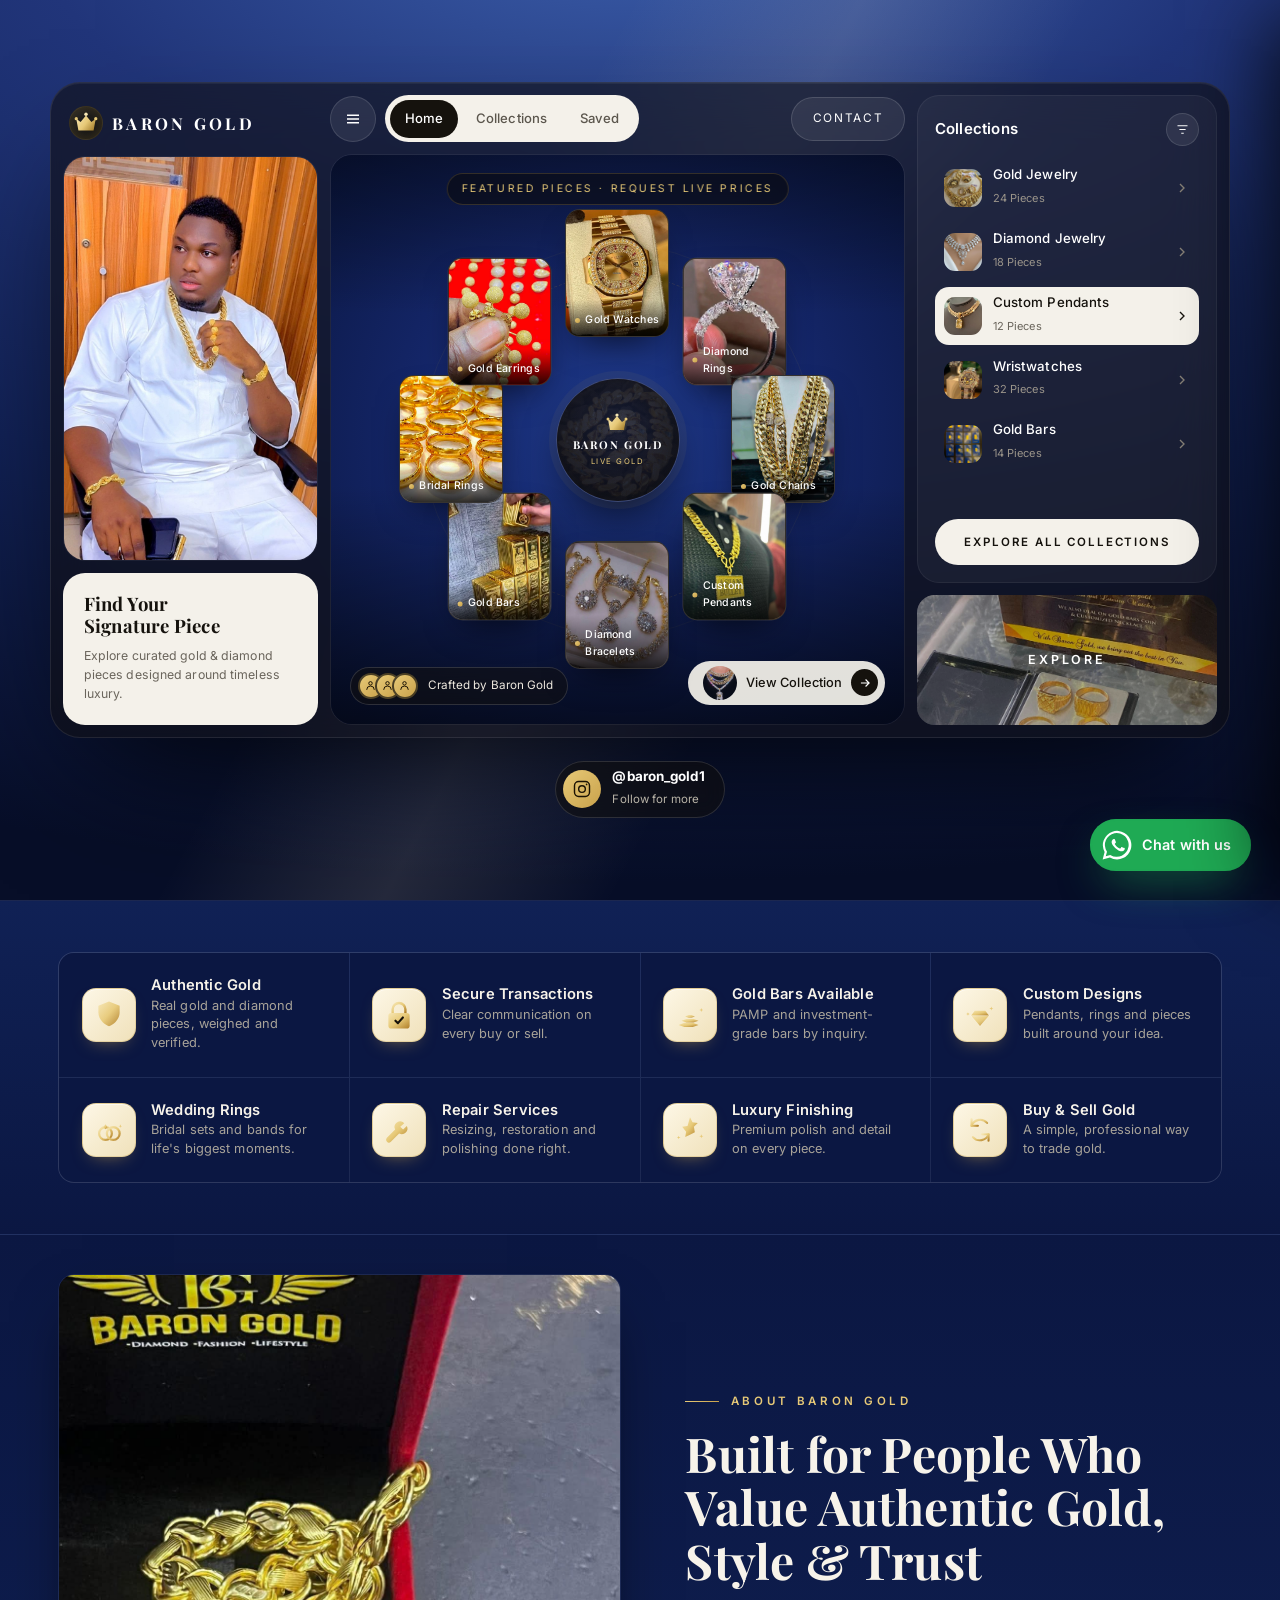
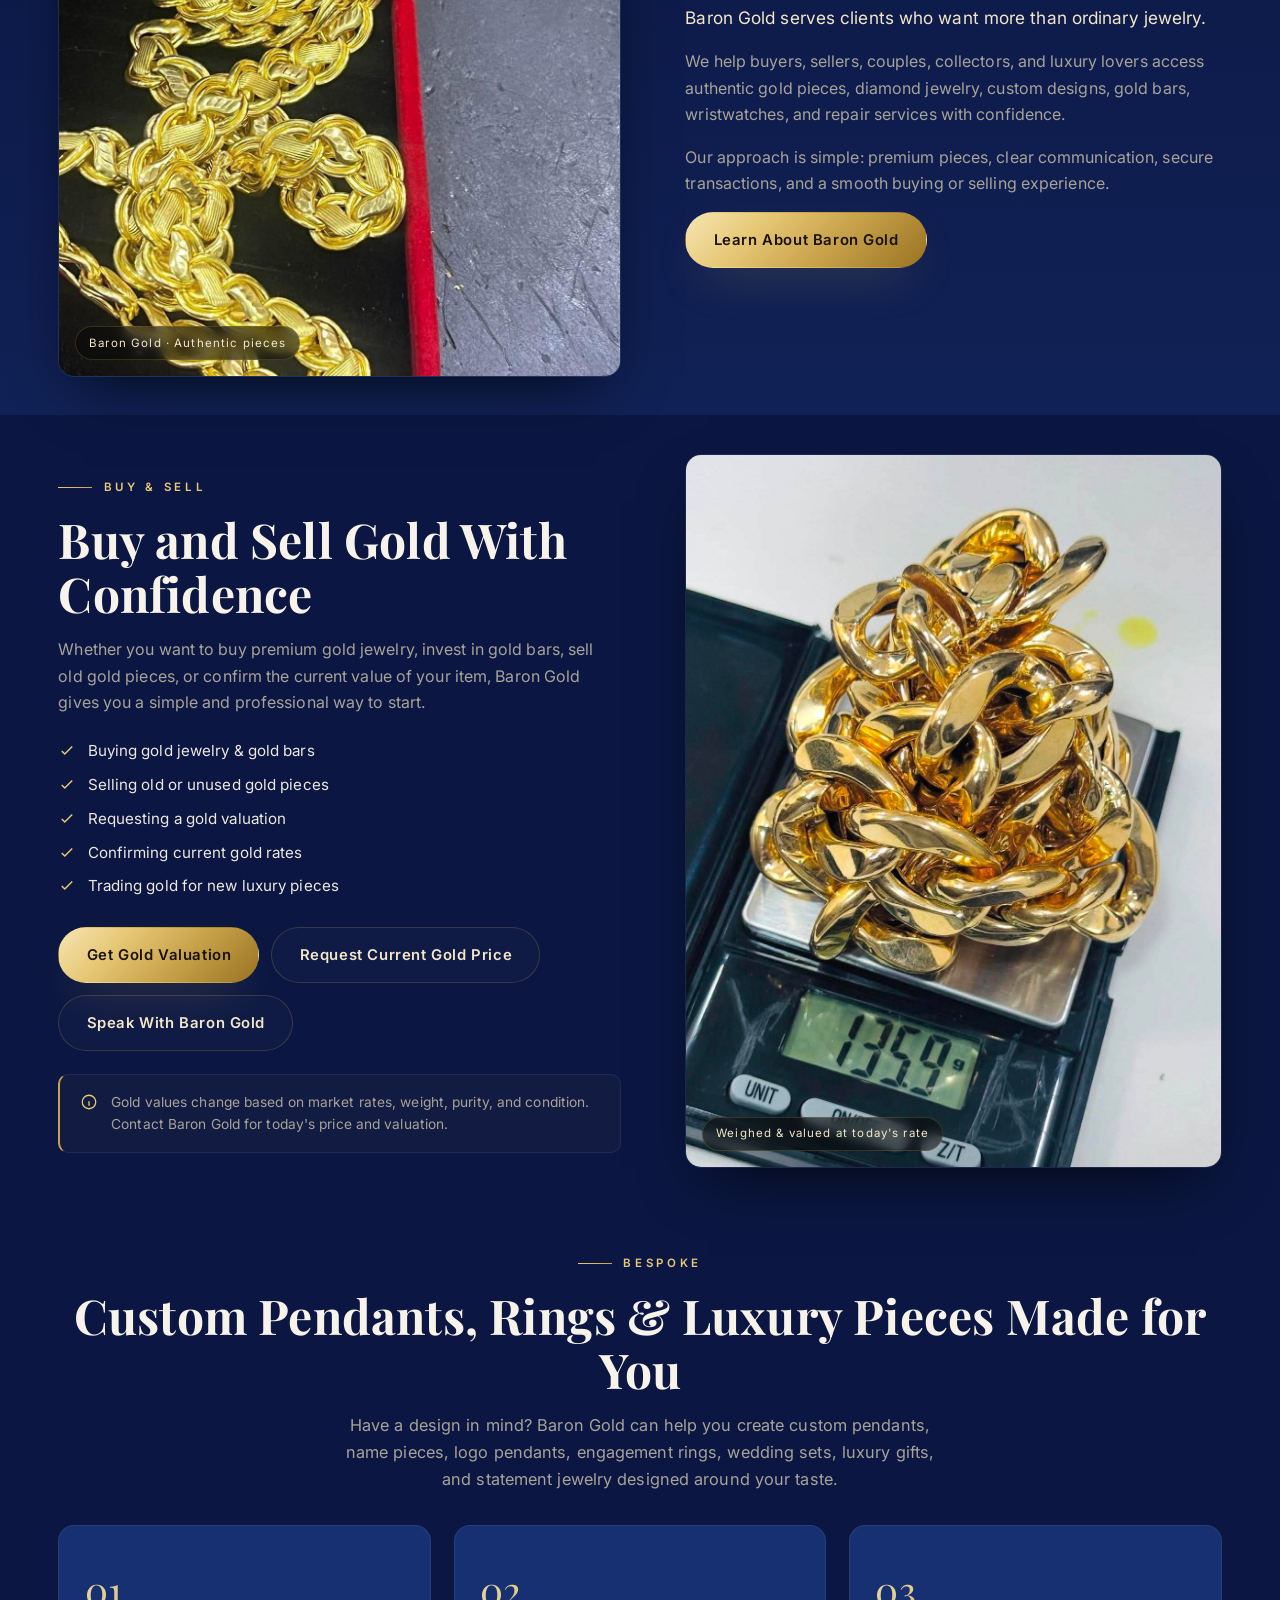
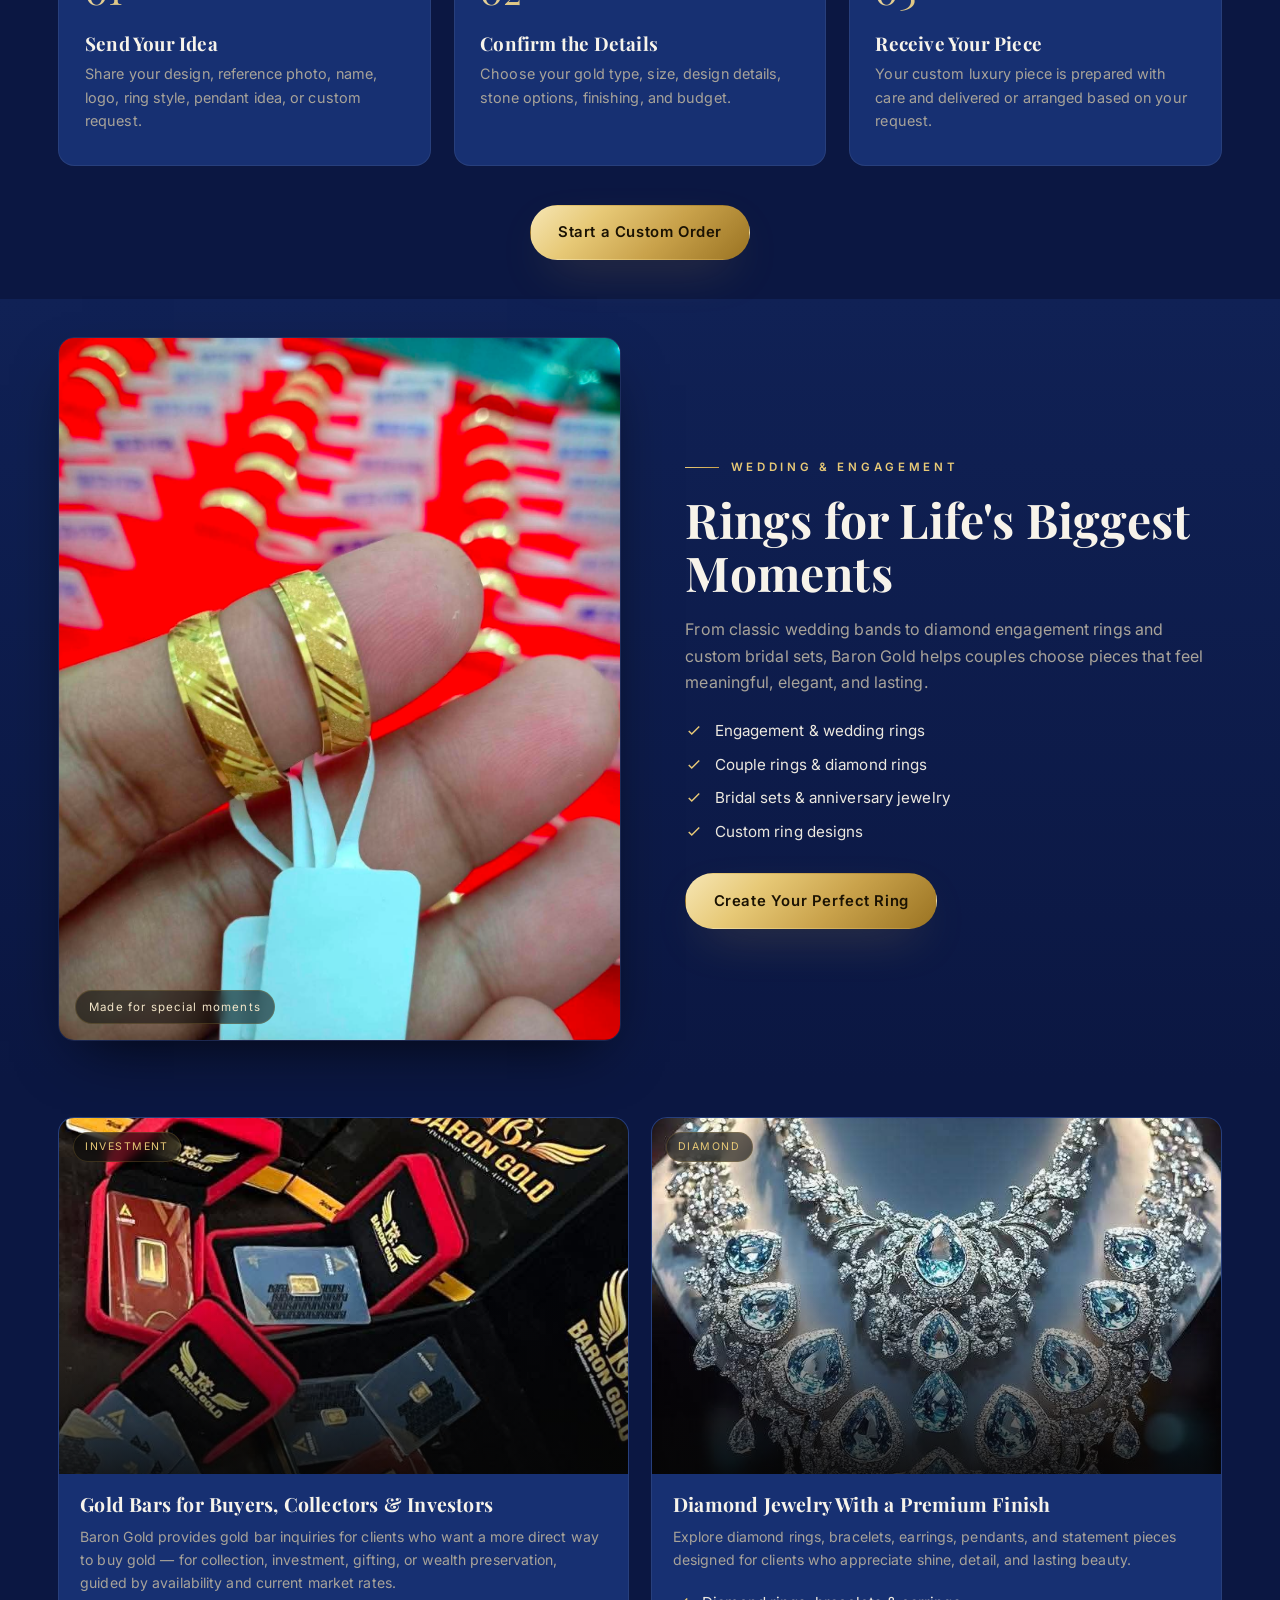
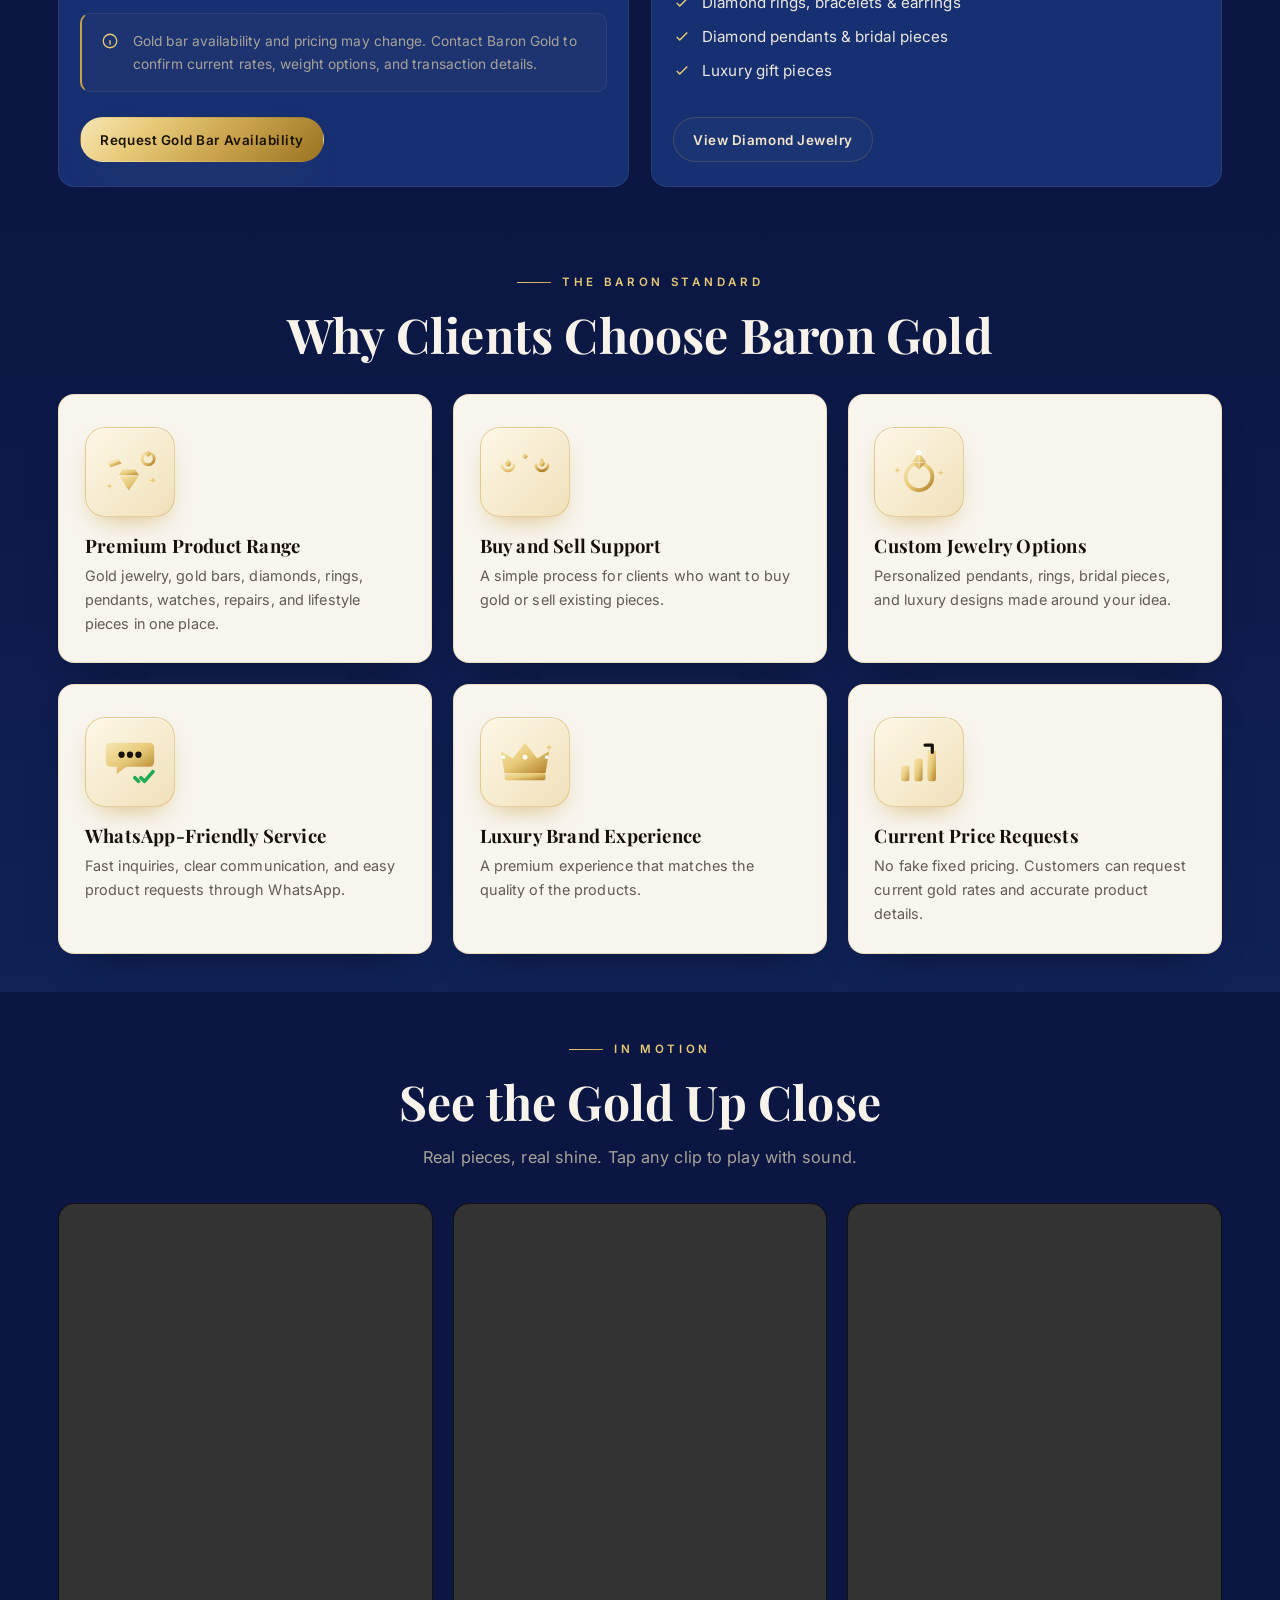
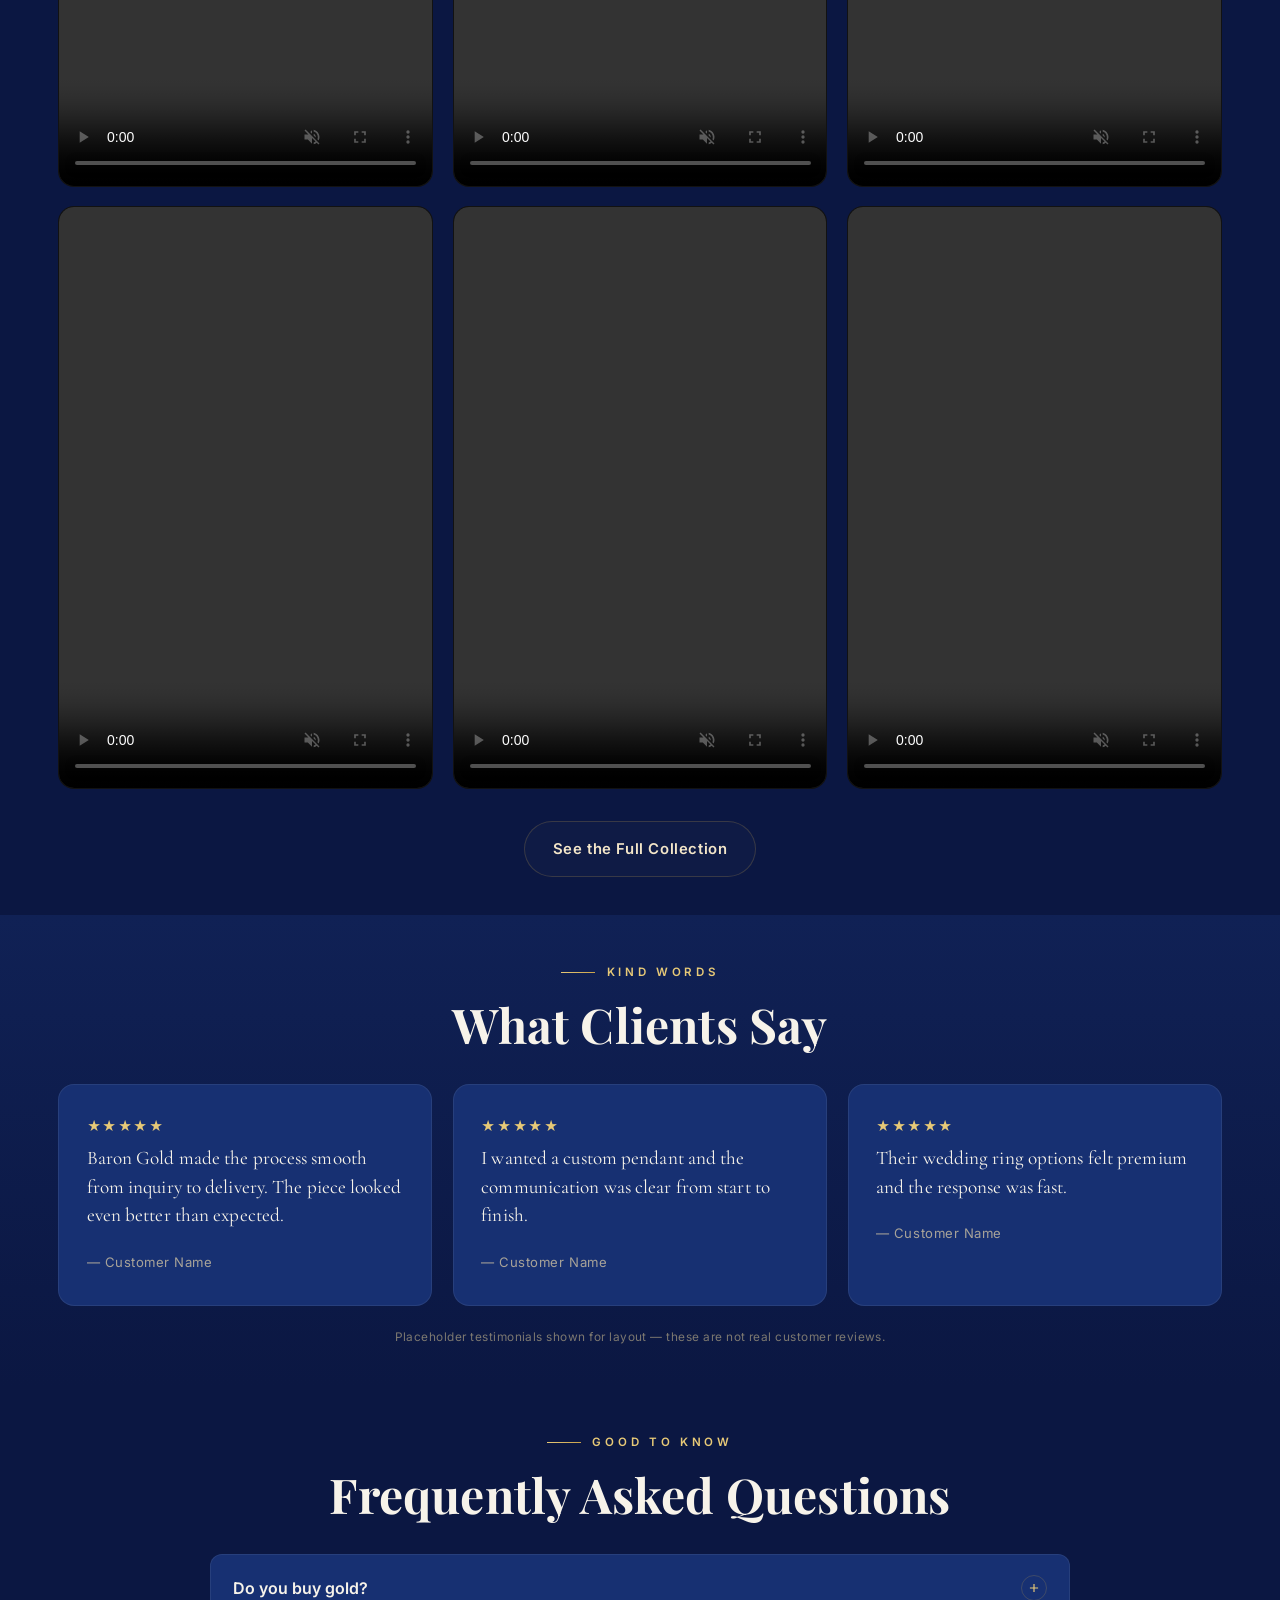
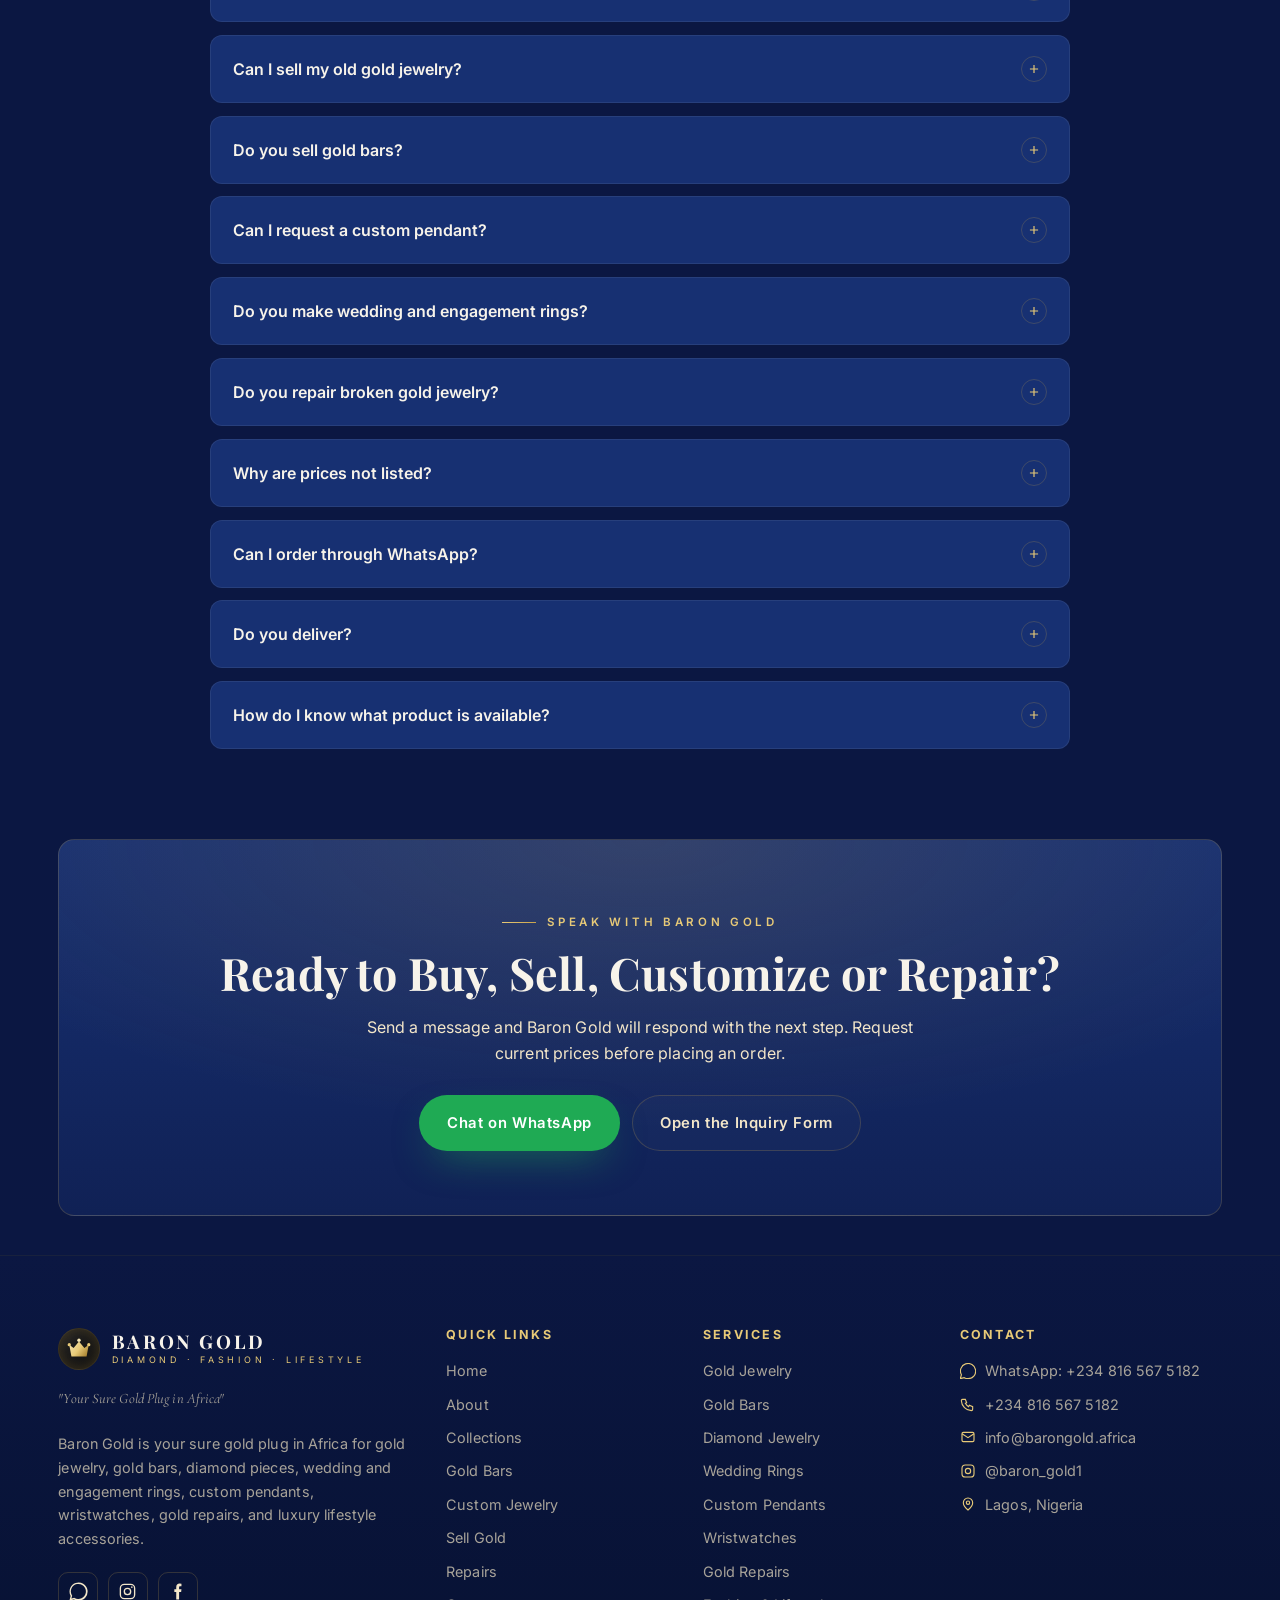
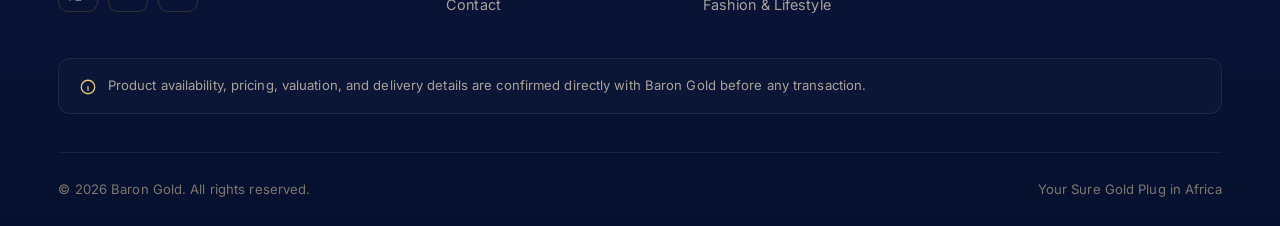
==== commit 6c9e487b: "Animate the trust bar with custom gold illustrations Replace the 8 static trust-bar icons with large" ====
--- a/index.html
+++ b/index.html
@@ -204,14 +204,54 @@
 <section class="trust-band" style="padding-block:clamp(2.4rem,4vw,3.4rem)">
   <div class="container">
     <div class="trust-grid reveal">
-      <div class="trust-item"><span class="ti-ico"><svg viewBox="0 0 24 24" fill="none" stroke="currentColor" stroke-width="1.6"><path d="M12 3l7 3v5c0 4.5-3 8-7 10-4-2-7-5.5-7-10V6l7-3z"/><path d="M9 12l2 2 4-4"/></svg></span><div><h4>Authentic Gold</h4><p>Real gold and diamond pieces, weighed and verified.</p></div></div>
-      <div class="trust-item"><span class="ti-ico"><svg viewBox="0 0 24 24" fill="none" stroke="currentColor" stroke-width="1.6"><rect x="4" y="10" width="16" height="10" rx="2"/><path d="M8 10V7a4 4 0 0 1 8 0v3"/></svg></span><div><h4>Secure Transactions</h4><p>Clear communication on every buy or sell.</p></div></div>
-      <div class="trust-item"><span class="ti-ico"><svg viewBox="0 0 24 24" fill="none" stroke="currentColor" stroke-width="1.6"><path d="M3 9l3-5h12l3 5-9 11L3 9z"/><path d="M3 9h18M9 4l-2 5 5 11 5-11-2-5"/></svg></span><div><h4>Gold Bars Available</h4><p>PAMP and investment-grade bars by inquiry.</p></div></div>
-      <div class="trust-item"><span class="ti-ico"><svg viewBox="0 0 24 24" fill="none" stroke="currentColor" stroke-width="1.6"><path d="M12 2v4M12 18v4M4.9 4.9l2.8 2.8M16.3 16.3l2.8 2.8M2 12h4M18 12h4M4.9 19.1l2.8-2.8M16.3 7.7l2.8-2.8"/></svg></span><div><h4>Custom Designs</h4><p>Pendants, rings and pieces built around your idea.</p></div></div>
-      <div class="trust-item"><span class="ti-ico"><svg viewBox="0 0 24 24" fill="none" stroke="currentColor" stroke-width="1.6"><circle cx="8" cy="9" r="4"/><circle cx="16" cy="9" r="4"/><path d="M8 13v7M16 13v7"/></svg></span><div><h4>Wedding Rings</h4><p>Bridal sets and bands for life's biggest moments.</p></div></div>
-      <div class="trust-item"><span class="ti-ico"><svg viewBox="0 0 24 24" fill="none" stroke="currentColor" stroke-width="1.6"><path d="M14.7 6.3a4 4 0 0 0-5.4 5.4l-6 6a2 2 0 0 0 2.8 2.8l6-6a4 4 0 0 0 5.4-5.4l-2.6 2.6-2-2 2.8-2.4z"/></svg></span><div><h4>Repair Services</h4><p>Resizing, restoration and polishing done right.</p></div></div>
-      <div class="trust-item"><span class="ti-ico"><svg viewBox="0 0 24 24" fill="none" stroke="currentColor" stroke-width="1.6"><path d="M12 3l2.5 5 5.5.8-4 3.9.9 5.5L12 21l-4.9 2.7.9-5.5-4-3.9 5.5-.8L12 3z"/></svg></span><div><h4>Luxury Finishing</h4><p>Premium polish and detail on every piece.</p></div></div>
-      <div class="trust-item"><span class="ti-ico"><svg viewBox="0 0 24 24" fill="none" stroke="currentColor" stroke-width="1.6"><path d="M17 7l4 4-4 4M21 11H9M7 17l-4-4 4-4M3 13h12"/></svg></span><div><h4>Buy &amp; Sell Gold</h4><p>A simple, professional way to trade gold.</p></div></div>
+      <div class="trust-item"><span class="ti-ico"><svg viewBox="0 0 48 48" fill="none">
+        <path d="M24 5l15 6v9c0 9-6.5 16.5-15 20C15.5 36.5 9 29 9 20v-9z" fill="url(#wg)" opacity=".92"/>
+        <path class="wa-draw" d="M16 24l5 5 11-12" stroke="#16120b" stroke-width="3" stroke-linecap="round" stroke-linejoin="round"/>
+      </svg></span><div><h4>Authentic Gold</h4><p>Real gold and diamond pieces, weighed and verified.</p></div></div>
+      <div class="trust-item"><span class="ti-ico"><svg viewBox="0 0 48 48" fill="none">
+        <rect x="9" y="21" width="30" height="22" rx="4" fill="url(#wg)"/>
+        <path d="M15 21v-5a9 9 0 0 1 18 0v5" stroke="url(#wg)" stroke-width="3.4"/>
+        <path class="wa-pop" d="M19 32l3.5 3.5 7-8" stroke="#16120b" stroke-width="3" stroke-linecap="round" stroke-linejoin="round"/>
+      </svg></span><div><h4>Secure Transactions</h4><p>Clear communication on every buy or sell.</p></div></div>
+      <div class="trust-item"><span class="ti-ico"><svg viewBox="0 0 48 48" fill="none">
+        <g class="wa-bob">
+          <path d="M8 38l8-3h12l8 3-8 3H16z" fill="url(#wg)"/>
+          <path d="M12 32l7-2.5h10l7 2.5-7 2.5H19z" fill="url(#wg)" opacity=".92"/>
+          <path d="M17 26l5-2h4l5 2-5 2h-4z" fill="url(#wg)" opacity=".85"/>
+        </g>
+        <path class="wa-tw" style="--d:.2s" d="M40 14l.7 2.2 2.2.7-2.2.7-.7 2.2-.7-2.2-2.2-.7 2.2-.7z" fill="#e7c977"/>
+      </svg></span><div><h4>Gold Bars Available</h4><p>PAMP and investment-grade bars by inquiry.</p></div></div>
+      <div class="trust-item"><span class="ti-ico"><svg viewBox="0 0 48 48" fill="none">
+        <g class="wa-bob">
+          <path d="M16 18h16l5 7H11z" fill="url(#wg)"/>
+          <path d="M11 25h26L24 40z" fill="url(#wg)" opacity=".9"/>
+          <path d="M16 18l-5 7 13 15M32 18l5 7-13 15M11 25h26" stroke="#fff" stroke-width="1" stroke-opacity=".45"/>
+        </g>
+        <path class="wa-tw" style="--d:0s" d="M40 12l.7 2.2 2.2.7-2.2.7-.7 2.2-.7-2.2-2.2-.7 2.2-.7z" fill="#e7c977"/>
+        <path class="wa-tw" style="--d:.8s" d="M7 20l.6 2 2 .6-2 .6-.6 2-.6-2-2-.6 2-.6z" fill="#e7c977"/>
+      </svg></span><div><h4>Custom Designs</h4><p>Pendants, rings and pieces built around your idea.</p></div></div>
+      <div class="trust-item"><span class="ti-ico"><svg viewBox="0 0 48 48" fill="none">
+        <g class="wa-bob">
+          <circle cx="19" cy="29" r="9" stroke="url(#wg)" stroke-width="3.2"/>
+          <circle cx="30" cy="29" r="9" stroke="url(#wg)" stroke-width="3.2"/>
+          <path d="M16 20l3-4 3 4-3 3z" fill="url(#wg)"/>
+        </g>
+        <path class="wa-tw" style="--d:.4s" d="M40 16l.6 2 2 .6-2 .6-.6 2-.6-2-2-.6 2-.6z" fill="#e7c977"/>
+      </svg></span><div><h4>Wedding Rings</h4><p>Bridal sets and bands for life's biggest moments.</p></div></div>
+      <div class="trust-item"><span class="ti-ico"><svg viewBox="0 0 48 48" fill="none">
+        <path class="wa-wiggle" d="M29.4 12.6a8 8 0 0 0-10.8 10.8l-12 12a4 4 0 0 0 5.6 5.6l12-12a8 8 0 0 0 10.8-10.8l-5.2 5.2-4-4 5.6-4.8z" fill="url(#wg)"/>
+      </svg></span><div><h4>Repair Services</h4><p>Resizing, restoration and polishing done right.</p></div></div>
+      <div class="trust-item"><span class="ti-ico"><svg viewBox="0 0 48 48" fill="none">
+        <path class="wa-bob" d="M24 6l3.5 7 7.5 1.1-5.5 5.3 1.3 7.6L24 30.6l-6.8 3.4 1.3-7.6L13 19.4l7.5-1.1z" fill="url(#wg)"/>
+        <path class="wa-tw" style="--d:.2s" d="M40 30l.7 2.2 2.2.7-2.2.7-.7 2.2-.7-2.2-2.2-.7 2.2-.7z" fill="#e7c977"/>
+        <path class="wa-tw" style="--d:.9s" d="M8 32l.6 2 2 .6-2 .6-.6 2-.6-2-2-.6 2-.6z" fill="#e7c977"/>
+      </svg></span><div><h4>Luxury Finishing</h4><p>Premium polish and detail on every piece.</p></div></div>
+      <div class="trust-item"><span class="ti-ico"><svg viewBox="0 0 48 48" fill="none" stroke="url(#wg)" stroke-width="3" stroke-linecap="round" stroke-linejoin="round">
+        <g class="wa-spin">
+          <path d="M34 14a13 13 0 0 0-22 4"/><path d="M12 9v9h9"/>
+          <path d="M14 34a13 13 0 0 0 22-4"/><path d="M36 39v-9h-9"/>
+        </g>
+      </svg></span><div><h4>Buy &amp; Sell Gold</h4><p>A simple, professional way to trade gold.</p></div></div>
     </div>
   </div>
 </section>
--- a/css/styles.css
+++ b/css/styles.css
@@ -211,10 +211,11 @@
    ============================================================ */
 .trust-band{border-block:1px solid var(--line-soft);background:linear-gradient(180deg,var(--bg-2),var(--bg))}
 .trust-grid{display:grid;grid-template-columns:repeat(4,1fr);gap:1px;background:var(--line-soft);border-radius:var(--radius);overflow:hidden;border:1px solid var(--line-soft)}
-.trust-item{background:var(--bg);padding:1.5rem 1.4rem;display:flex;gap:.95rem;align-items:flex-start;transition:background .3s}
+.trust-item{background:var(--bg);padding:1.5rem 1.4rem;display:flex;gap:.95rem;align-items:center;transition:background .3s}
 .trust-item:hover{background:var(--panel)}
-.trust-item .ti-ico{flex:none;width:40px;height:40px;border-radius:10px;display:grid;place-items:center;border:1px solid var(--line);color:var(--gold-2);background:rgba(201,162,75,.06)}
-.trust-item .ti-ico svg{width:20px;height:20px}
+.trust-item .ti-ico{flex:none;width:54px;height:54px;border-radius:14px;display:grid;place-items:center;border:1px solid rgba(201,162,75,.4);background:linear-gradient(135deg,#fdf7e6,#f0e1ba);box-shadow:0 8px 18px -10px rgba(201,162,75,.65),inset 0 1px 0 rgba(255,255,255,.6);transition:transform .4s var(--ease)}
+.trust-item:hover .ti-ico{transform:translateY(-2px) scale(1.05)}
+.trust-item .ti-ico svg{width:34px;height:34px;overflow:visible}
 .trust-item h4{font-family:var(--ff-body);font-size:.92rem;font-weight:600;color:var(--ivory);margin-bottom:.2rem}
 .trust-item p{font-size:.8rem;color:var(--muted);line-height:1.45}
 
@@ -326,7 +327,9 @@
 @keyframes wa-grow{0%,100%{transform:scaleY(.35)}50%{transform:scaleY(1)}}
 .wa-pop{transform-box:fill-box;transform-origin:center;animation:wa-pop 3.4s ease-in-out infinite;animation-delay:var(--d,0s)}
 @keyframes wa-pop{0%{transform:scale(.2);opacity:0}14%{transform:scale(1.12);opacity:1}24%{transform:scale(1)}86%{transform:scale(1);opacity:1}100%{transform:scale(.5);opacity:0}}
-@media (prefers-reduced-motion:reduce){.wa-bob,.wa-spin,.wa-orbit,.wa-tw,.wa-dot,.wa-draw,.wa-pulse,.wa-float,.wa-rock,.wa-grow,.wa-pop{animation:none}.wa-draw{stroke-dashoffset:0}}
+.wa-wiggle{transform-box:view-box;transform-origin:24px 24px;animation:wa-wiggle 2.4s ease-in-out infinite}
+@keyframes wa-wiggle{0%,100%{transform:rotate(-11deg)}50%{transform:rotate(11deg)}}
+@media (prefers-reduced-motion:reduce){.wa-bob,.wa-spin,.wa-orbit,.wa-tw,.wa-dot,.wa-draw,.wa-pulse,.wa-float,.wa-rock,.wa-grow,.wa-pop,.wa-wiggle{animation:none}.wa-draw{stroke-dashoffset:0}}
 
 /* ============================================================
    STAT / BANNER (gold)
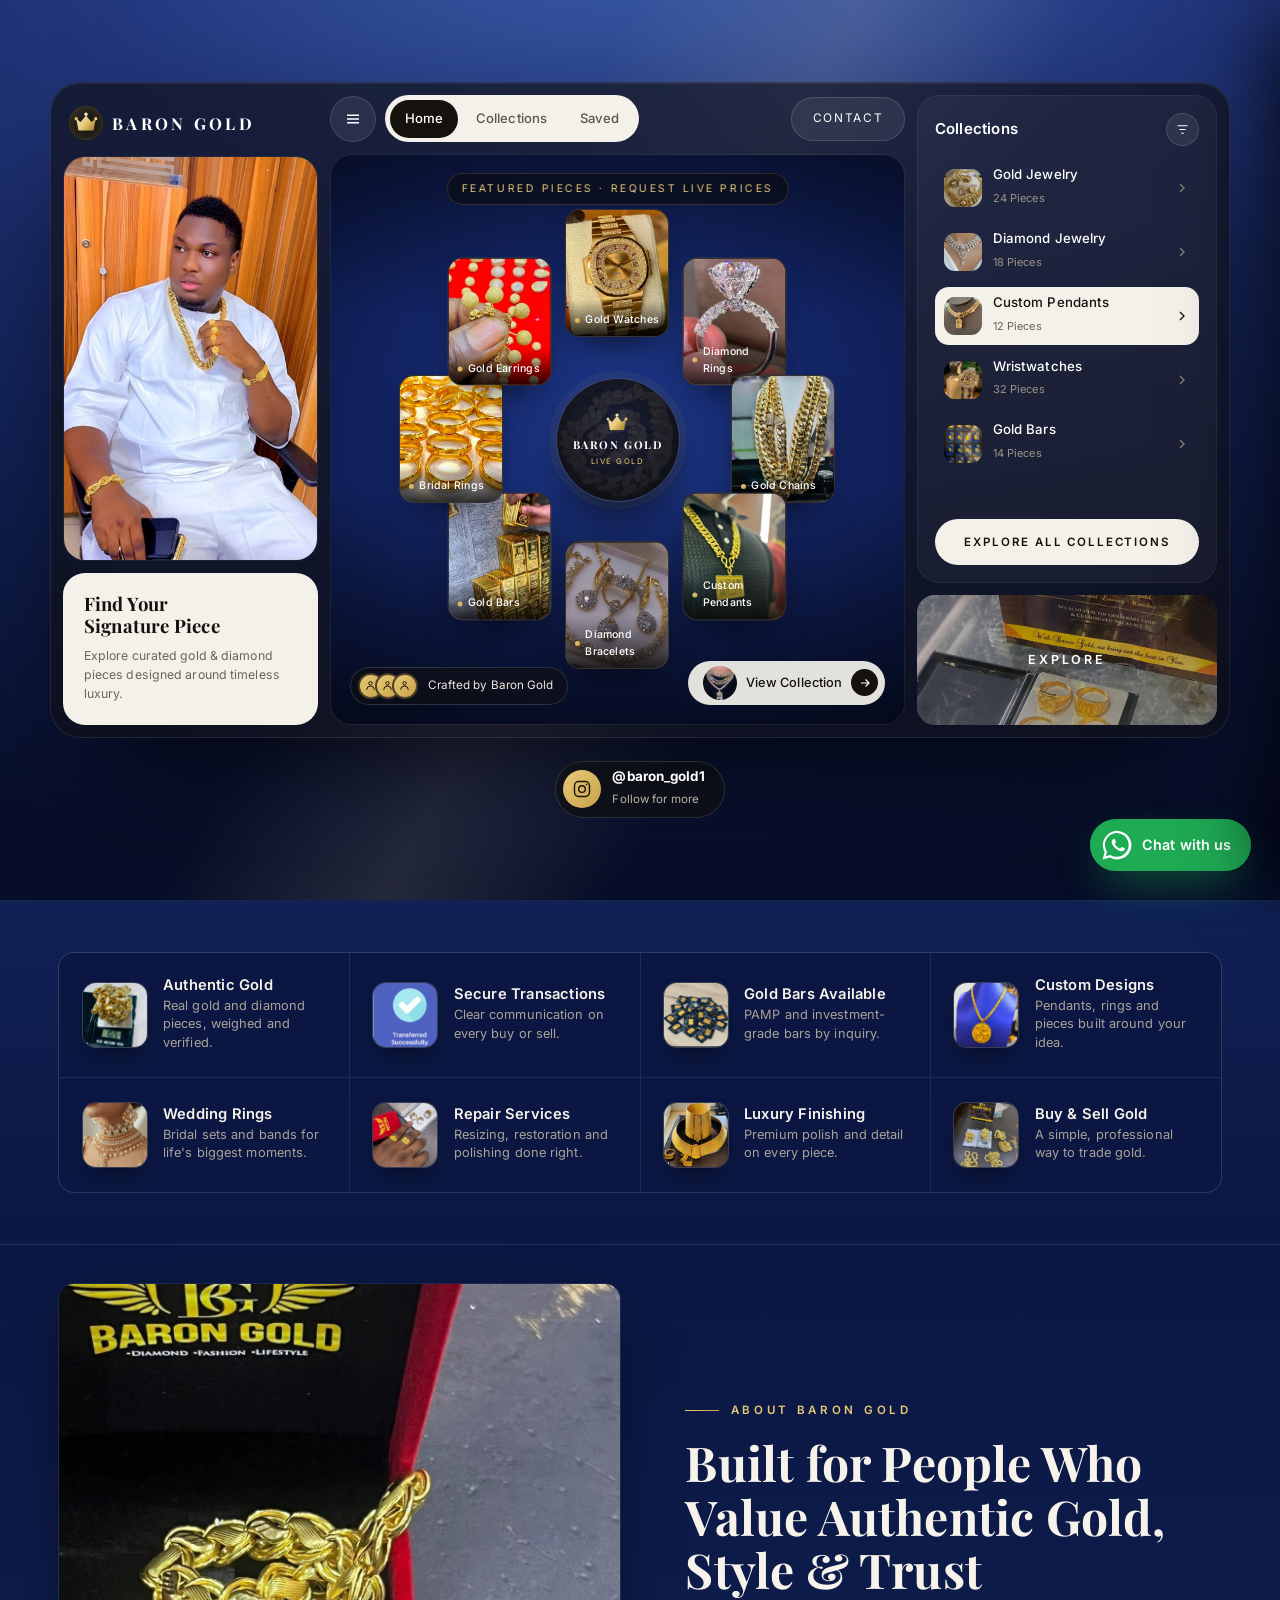
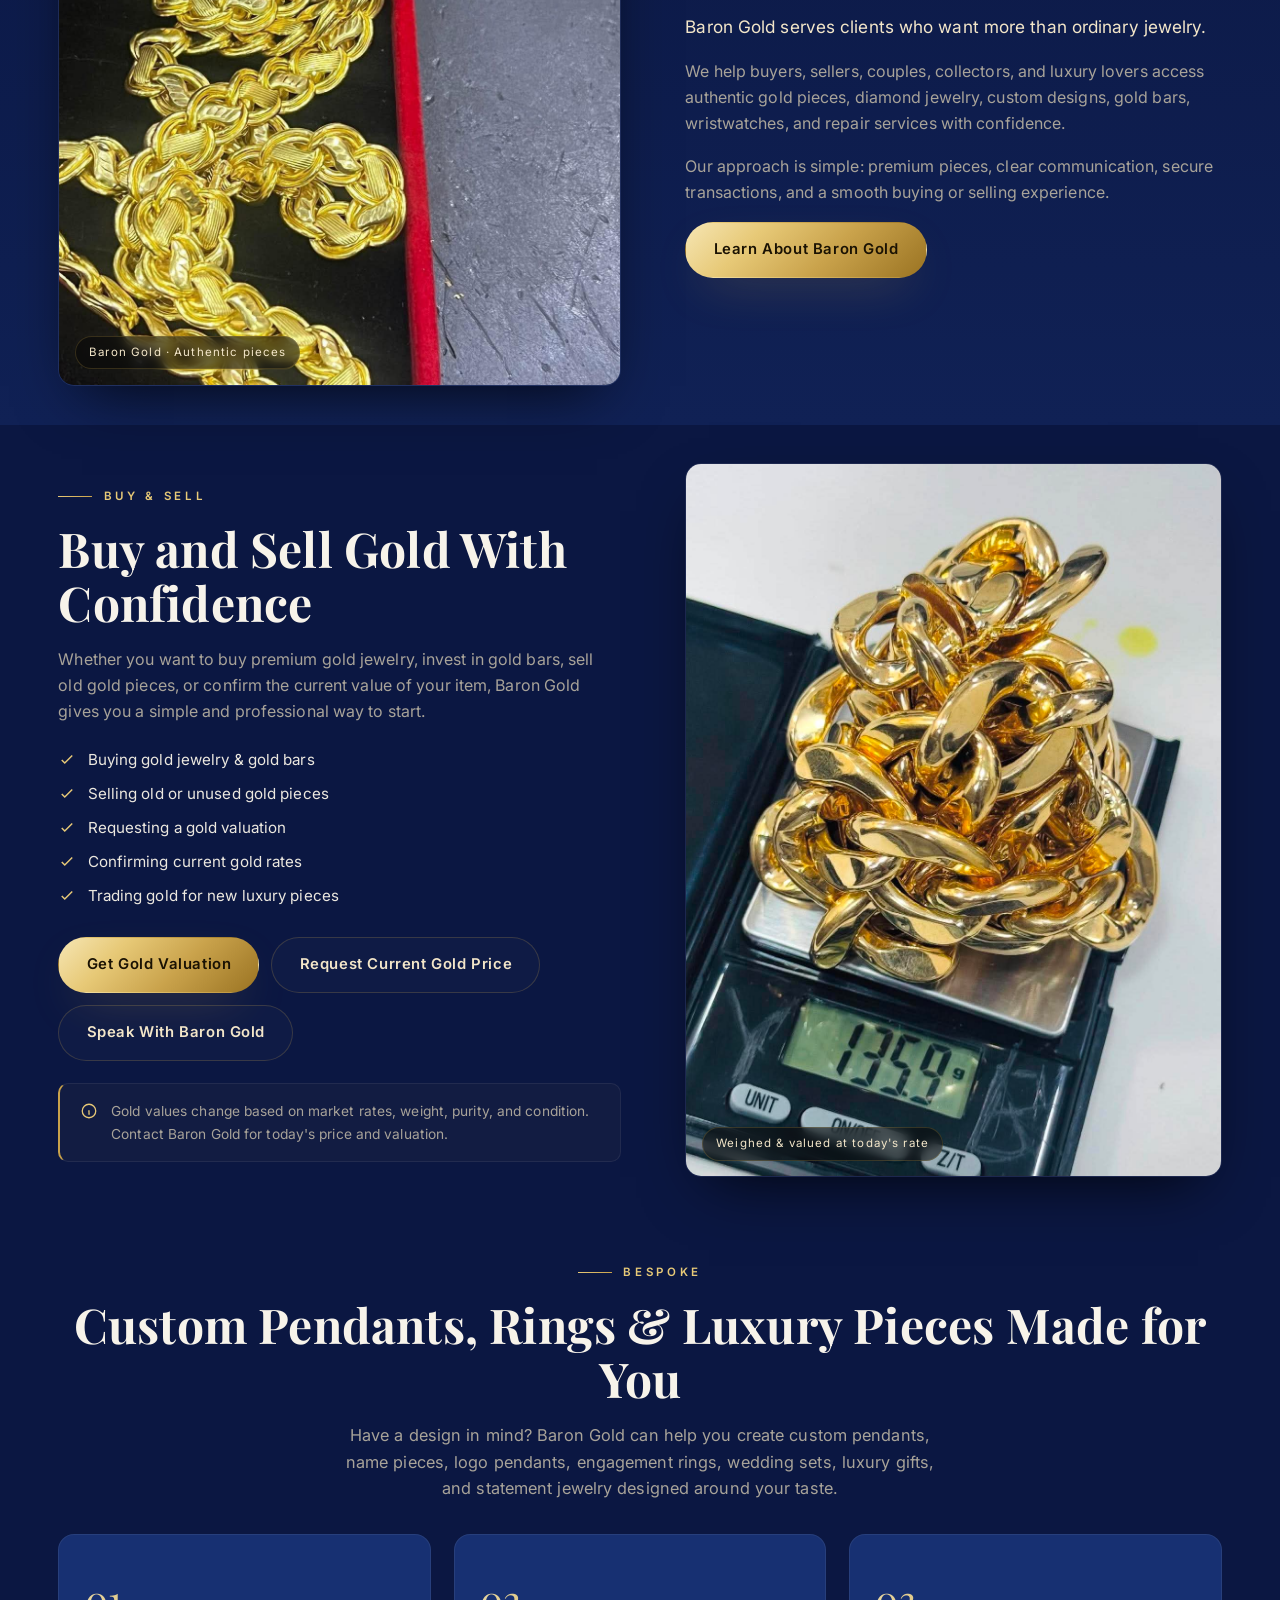
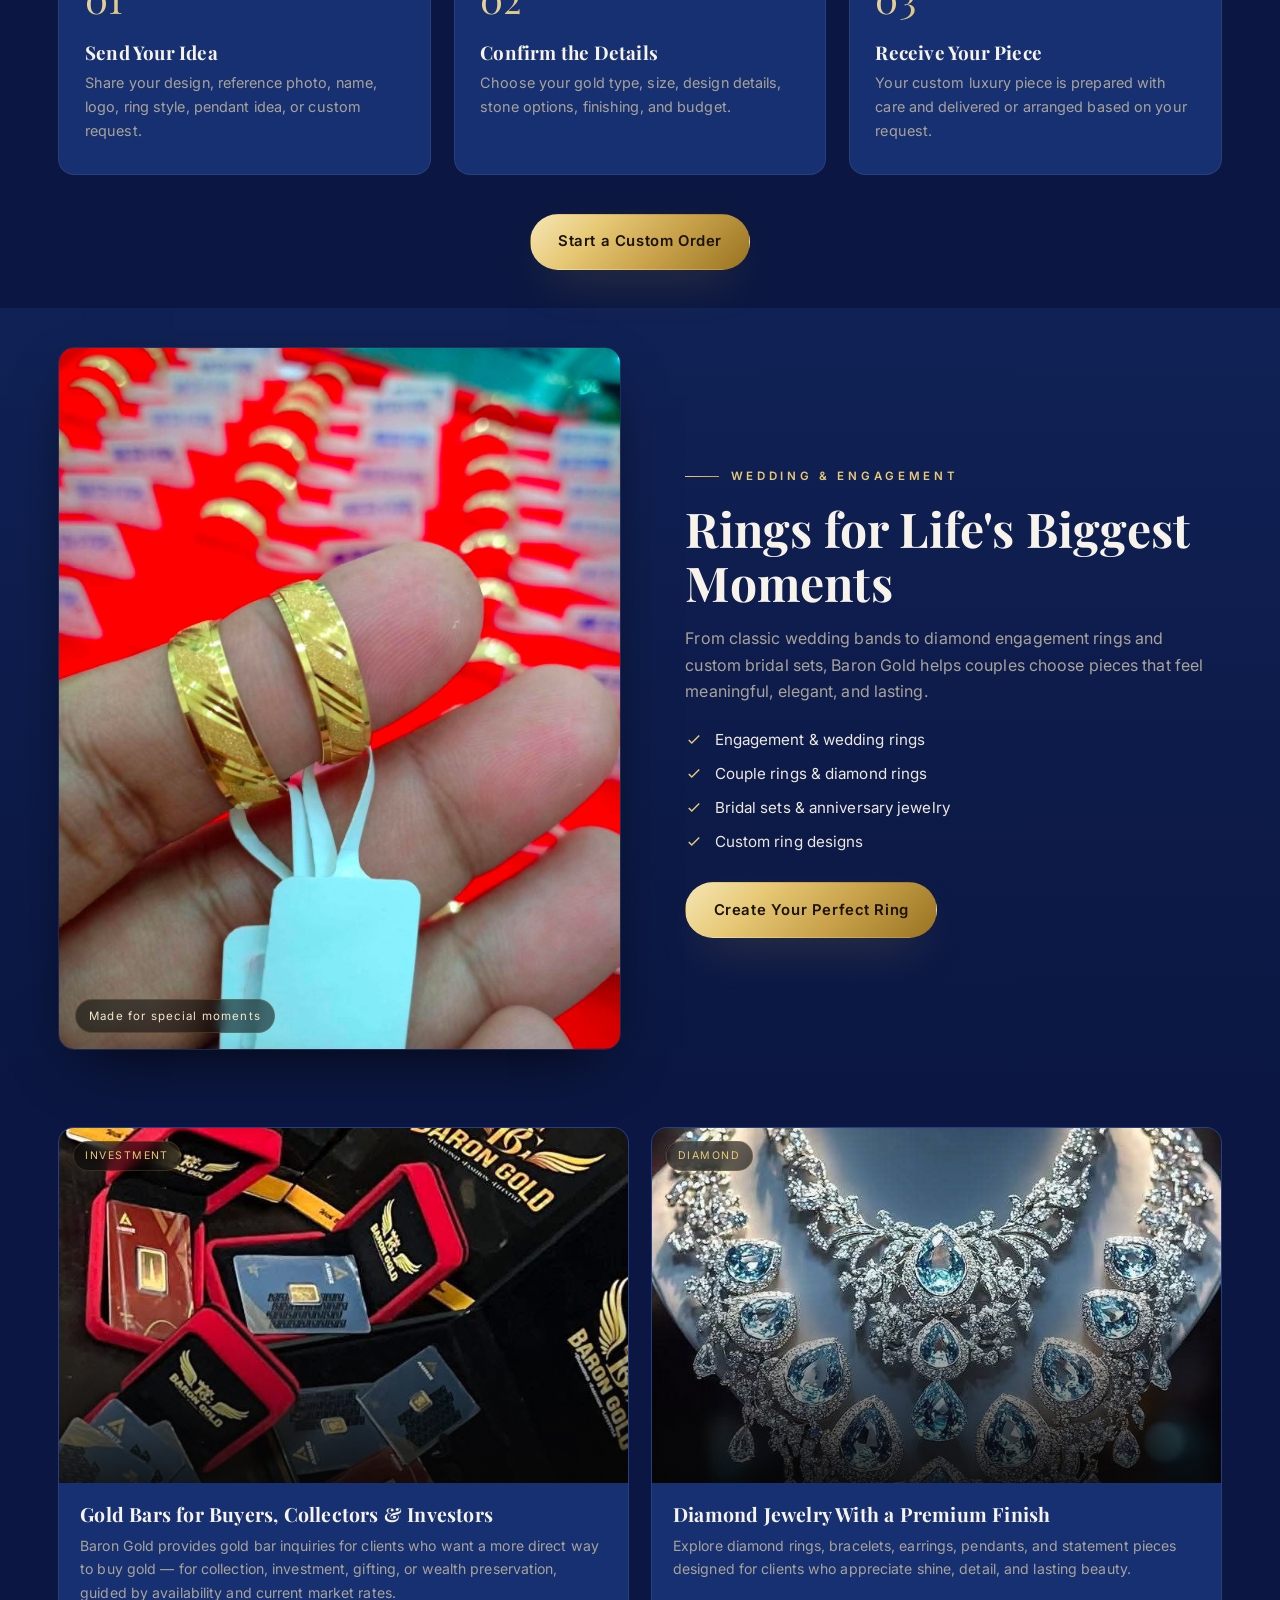
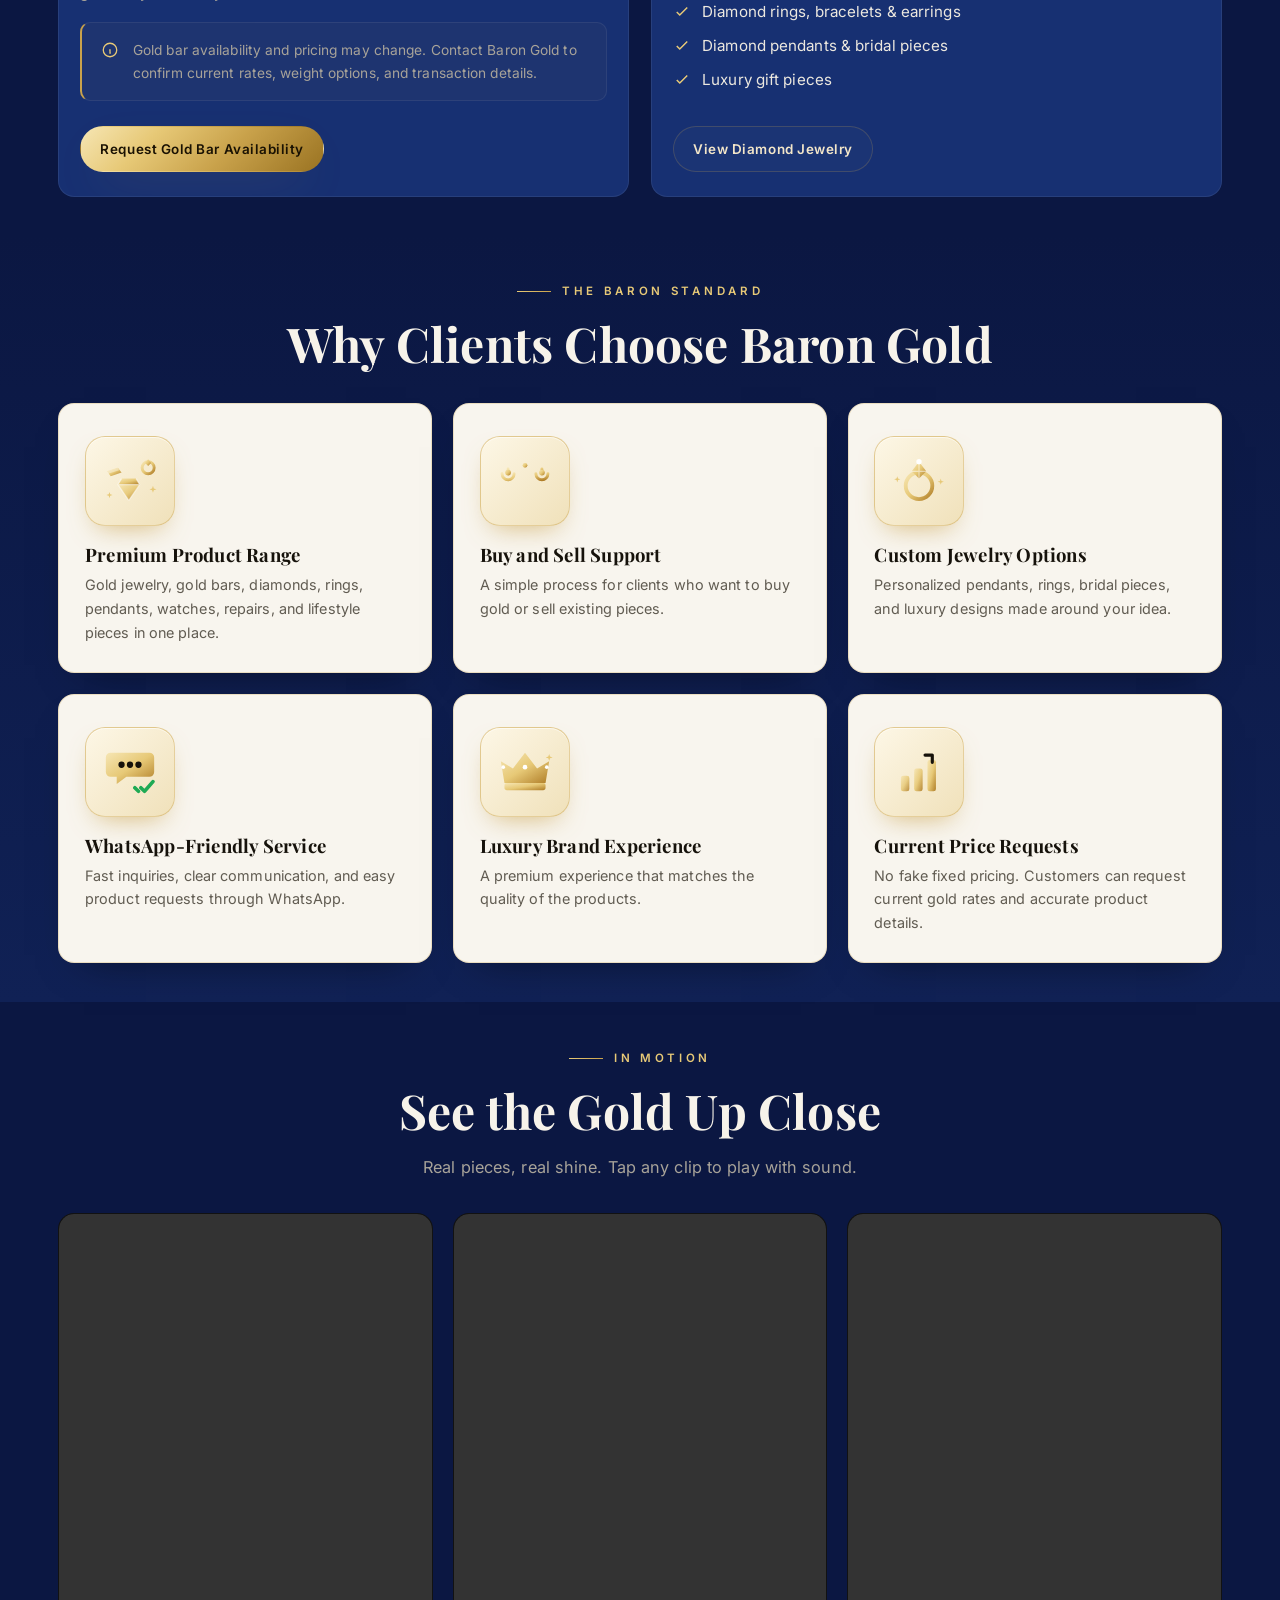
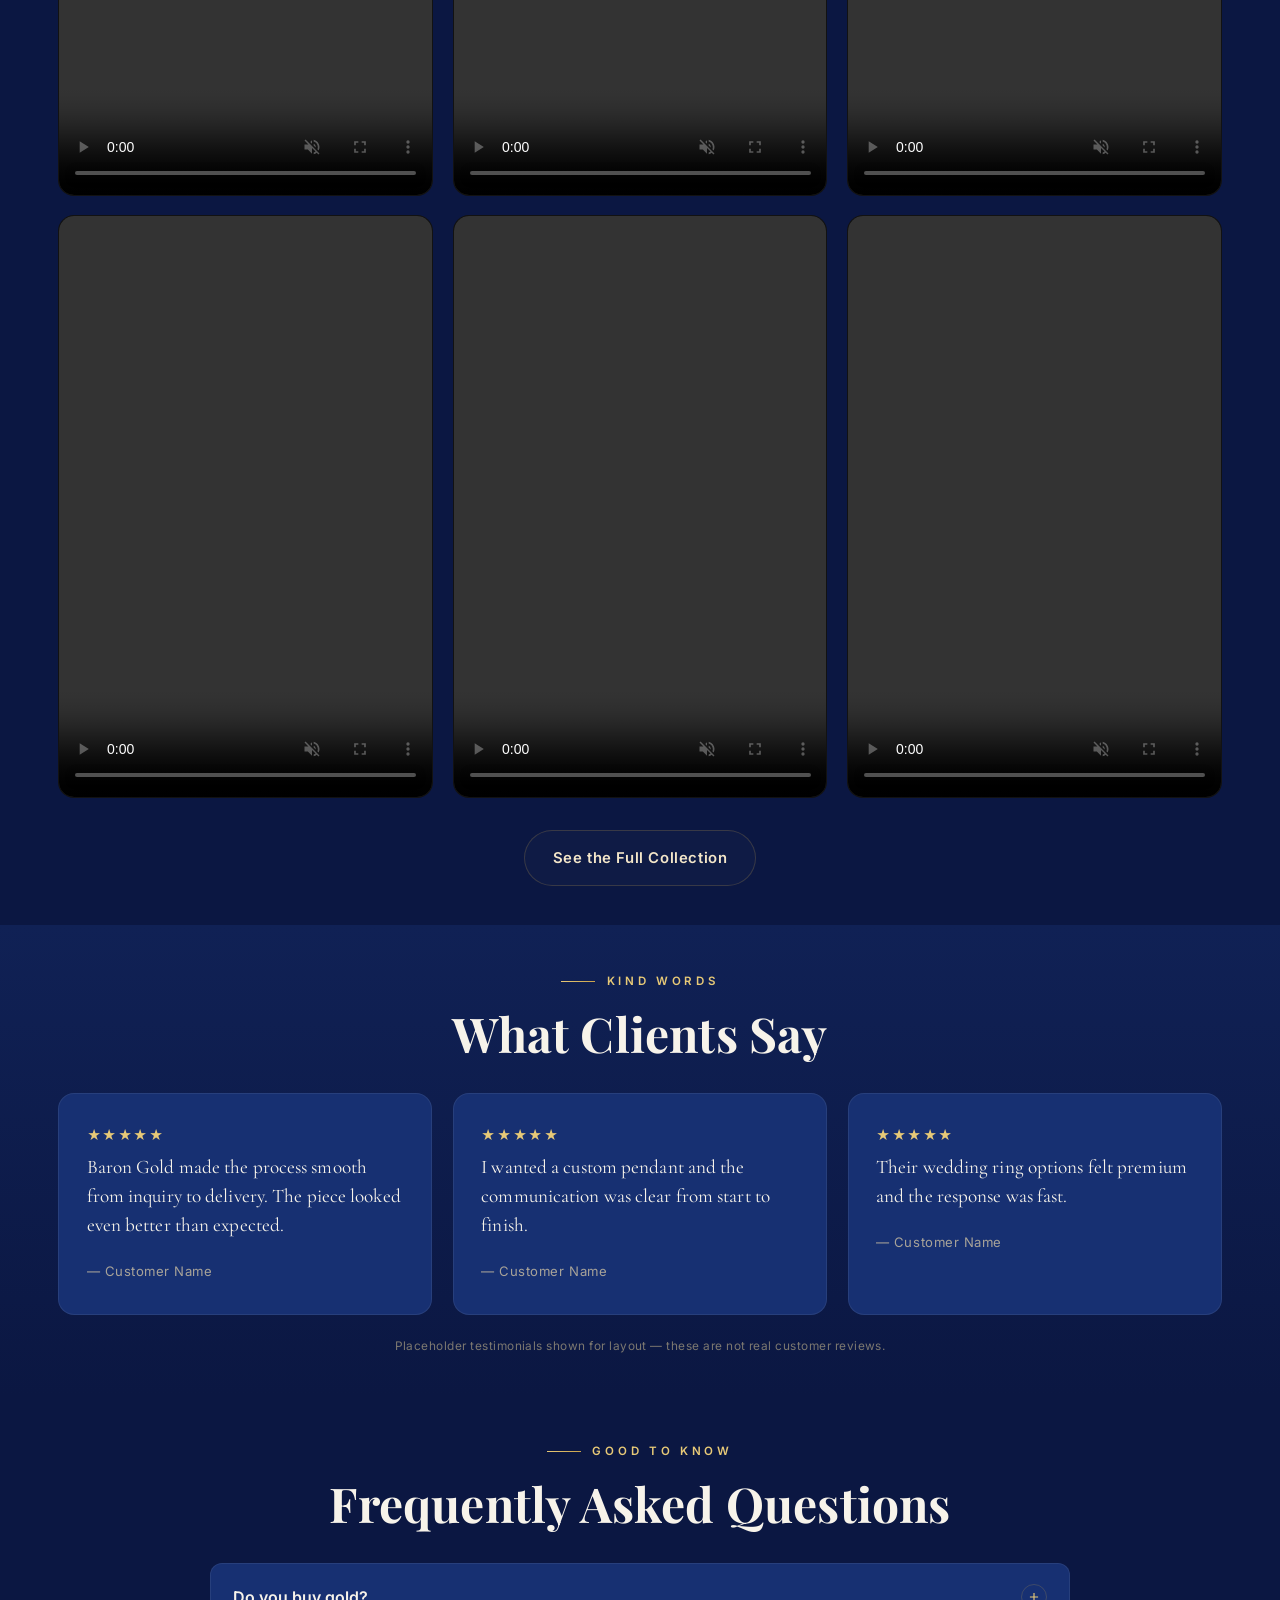
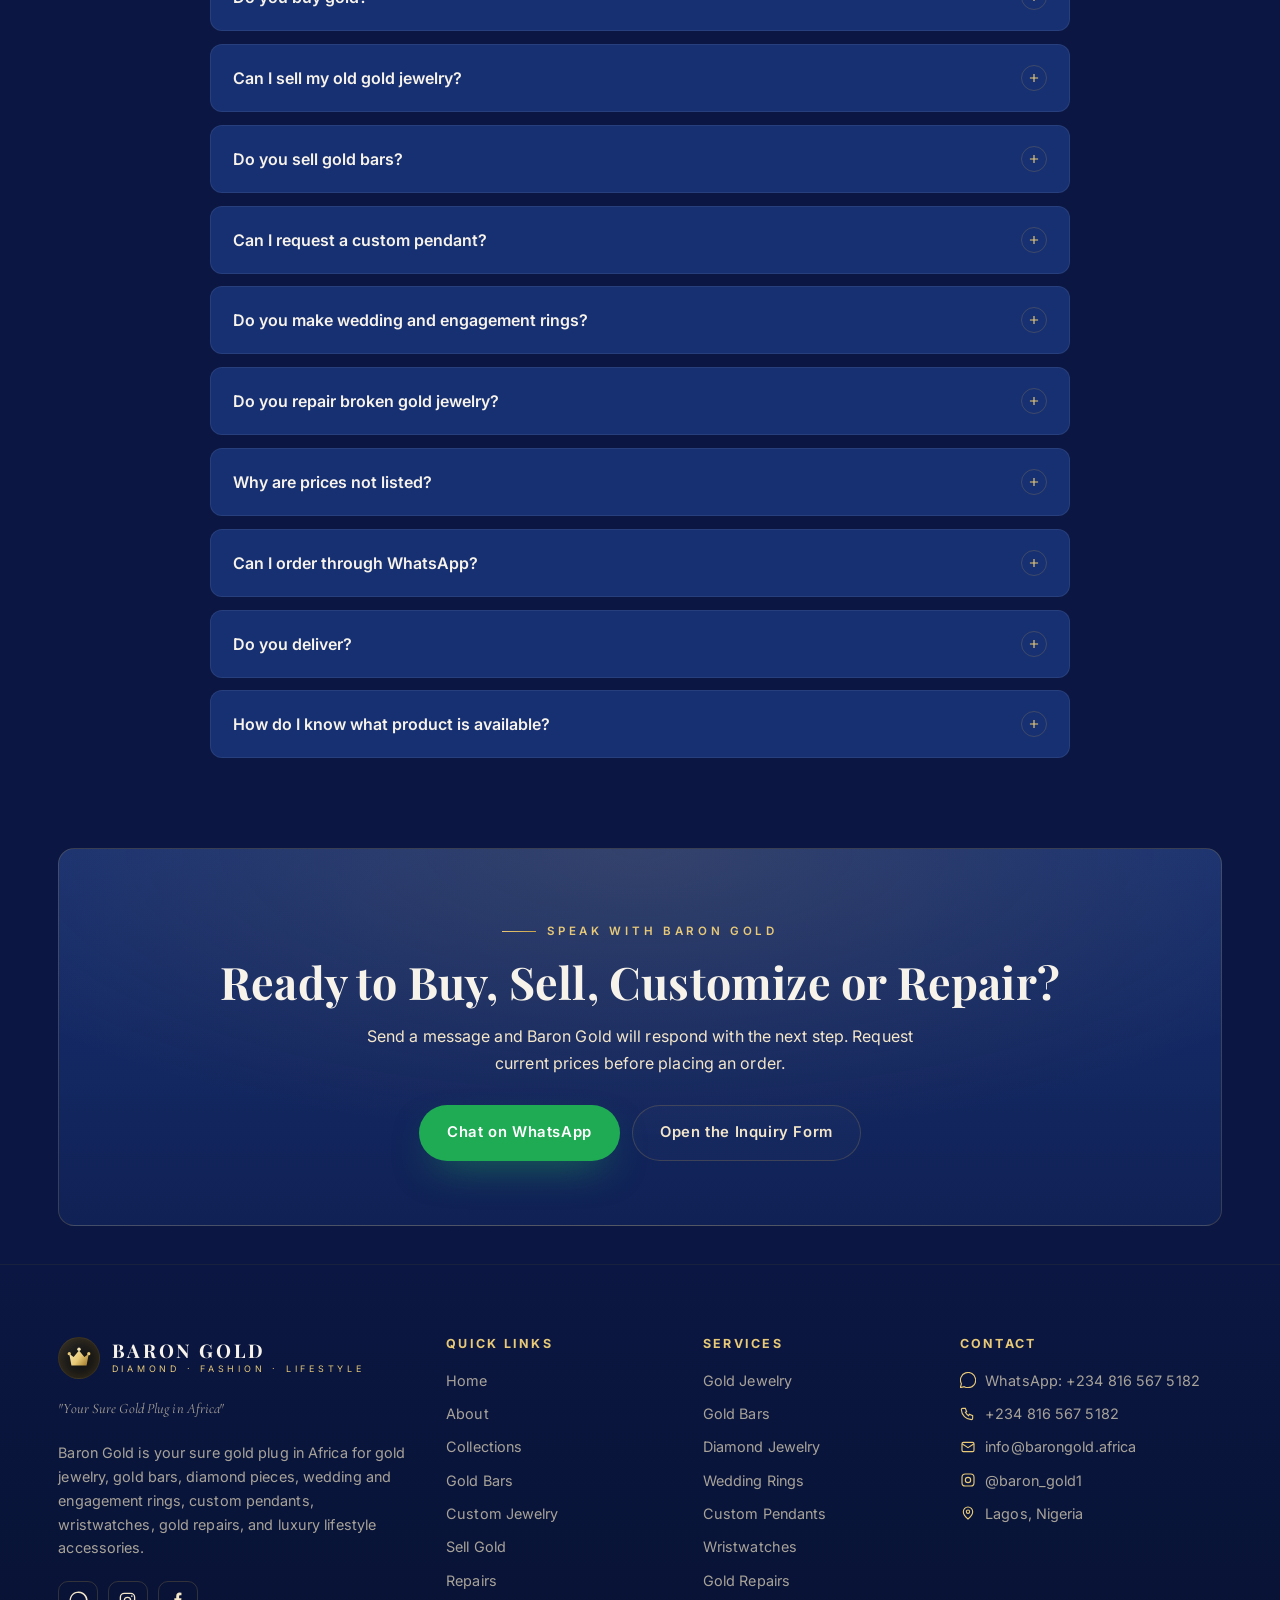
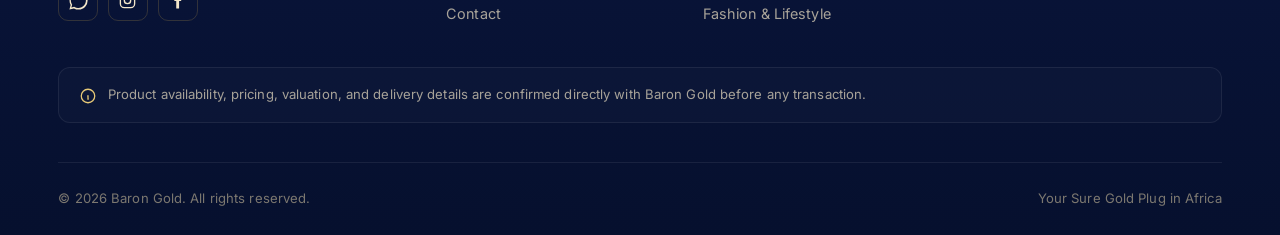
==== commit ebb393c3: "Use real photos in the trust bar (animated) Replace the trust-bar illustrations with real photo thum" ====
--- a/index.html
+++ b/index.html
@@ -204,54 +204,14 @@
 <section class="trust-band" style="padding-block:clamp(2.4rem,4vw,3.4rem)">
   <div class="container">
     <div class="trust-grid reveal">
-      <div class="trust-item"><span class="ti-ico"><svg viewBox="0 0 48 48" fill="none">
-        <path d="M24 5l15 6v9c0 9-6.5 16.5-15 20C15.5 36.5 9 29 9 20v-9z" fill="url(#wg)" opacity=".92"/>
-        <path class="wa-draw" d="M16 24l5 5 11-12" stroke="#16120b" stroke-width="3" stroke-linecap="round" stroke-linejoin="round"/>
-      </svg></span><div><h4>Authentic Gold</h4><p>Real gold and diamond pieces, weighed and verified.</p></div></div>
-      <div class="trust-item"><span class="ti-ico"><svg viewBox="0 0 48 48" fill="none">
-        <rect x="9" y="21" width="30" height="22" rx="4" fill="url(#wg)"/>
-        <path d="M15 21v-5a9 9 0 0 1 18 0v5" stroke="url(#wg)" stroke-width="3.4"/>
-        <path class="wa-pop" d="M19 32l3.5 3.5 7-8" stroke="#16120b" stroke-width="3" stroke-linecap="round" stroke-linejoin="round"/>
-      </svg></span><div><h4>Secure Transactions</h4><p>Clear communication on every buy or sell.</p></div></div>
-      <div class="trust-item"><span class="ti-ico"><svg viewBox="0 0 48 48" fill="none">
-        <g class="wa-bob">
-          <path d="M8 38l8-3h12l8 3-8 3H16z" fill="url(#wg)"/>
-          <path d="M12 32l7-2.5h10l7 2.5-7 2.5H19z" fill="url(#wg)" opacity=".92"/>
-          <path d="M17 26l5-2h4l5 2-5 2h-4z" fill="url(#wg)" opacity=".85"/>
-        </g>
-        <path class="wa-tw" style="--d:.2s" d="M40 14l.7 2.2 2.2.7-2.2.7-.7 2.2-.7-2.2-2.2-.7 2.2-.7z" fill="#e7c977"/>
-      </svg></span><div><h4>Gold Bars Available</h4><p>PAMP and investment-grade bars by inquiry.</p></div></div>
-      <div class="trust-item"><span class="ti-ico"><svg viewBox="0 0 48 48" fill="none">
-        <g class="wa-bob">
-          <path d="M16 18h16l5 7H11z" fill="url(#wg)"/>
-          <path d="M11 25h26L24 40z" fill="url(#wg)" opacity=".9"/>
-          <path d="M16 18l-5 7 13 15M32 18l5 7-13 15M11 25h26" stroke="#fff" stroke-width="1" stroke-opacity=".45"/>
-        </g>
-        <path class="wa-tw" style="--d:0s" d="M40 12l.7 2.2 2.2.7-2.2.7-.7 2.2-.7-2.2-2.2-.7 2.2-.7z" fill="#e7c977"/>
-        <path class="wa-tw" style="--d:.8s" d="M7 20l.6 2 2 .6-2 .6-.6 2-.6-2-2-.6 2-.6z" fill="#e7c977"/>
-      </svg></span><div><h4>Custom Designs</h4><p>Pendants, rings and pieces built around your idea.</p></div></div>
-      <div class="trust-item"><span class="ti-ico"><svg viewBox="0 0 48 48" fill="none">
-        <g class="wa-bob">
-          <circle cx="19" cy="29" r="9" stroke="url(#wg)" stroke-width="3.2"/>
-          <circle cx="30" cy="29" r="9" stroke="url(#wg)" stroke-width="3.2"/>
-          <path d="M16 20l3-4 3 4-3 3z" fill="url(#wg)"/>
-        </g>
-        <path class="wa-tw" style="--d:.4s" d="M40 16l.6 2 2 .6-2 .6-.6 2-.6-2-2-.6 2-.6z" fill="#e7c977"/>
-      </svg></span><div><h4>Wedding Rings</h4><p>Bridal sets and bands for life's biggest moments.</p></div></div>
-      <div class="trust-item"><span class="ti-ico"><svg viewBox="0 0 48 48" fill="none">
-        <path class="wa-wiggle" d="M29.4 12.6a8 8 0 0 0-10.8 10.8l-12 12a4 4 0 0 0 5.6 5.6l12-12a8 8 0 0 0 10.8-10.8l-5.2 5.2-4-4 5.6-4.8z" fill="url(#wg)"/>
-      </svg></span><div><h4>Repair Services</h4><p>Resizing, restoration and polishing done right.</p></div></div>
-      <div class="trust-item"><span class="ti-ico"><svg viewBox="0 0 48 48" fill="none">
-        <path class="wa-bob" d="M24 6l3.5 7 7.5 1.1-5.5 5.3 1.3 7.6L24 30.6l-6.8 3.4 1.3-7.6L13 19.4l7.5-1.1z" fill="url(#wg)"/>
-        <path class="wa-tw" style="--d:.2s" d="M40 30l.7 2.2 2.2.7-2.2.7-.7 2.2-.7-2.2-2.2-.7 2.2-.7z" fill="#e7c977"/>
-        <path class="wa-tw" style="--d:.9s" d="M8 32l.6 2 2 .6-2 .6-.6 2-.6-2-2-.6 2-.6z" fill="#e7c977"/>
-      </svg></span><div><h4>Luxury Finishing</h4><p>Premium polish and detail on every piece.</p></div></div>
-      <div class="trust-item"><span class="ti-ico"><svg viewBox="0 0 48 48" fill="none" stroke="url(#wg)" stroke-width="3" stroke-linecap="round" stroke-linejoin="round">
-        <g class="wa-spin">
-          <path d="M34 14a13 13 0 0 0-22 4"/><path d="M12 9v9h9"/>
-          <path d="M14 34a13 13 0 0 0 22-4"/><path d="M36 39v-9h-9"/>
-        </g>
-      </svg></span><div><h4>Buy &amp; Sell Gold</h4><p>A simple, professional way to trade gold.</p></div></div>
+      <div class="trust-item"><span class="ti-ico"><img src="assets/images/chain-cuban-heavy-scale.jpg" alt="Gold weighed and verified"></span><div><h4>Authentic Gold</h4><p>Real gold and diamond pieces, weighed and verified.</p></div></div>
+      <div class="trust-item"><span class="ti-ico"><img src="assets/images/secure-transaction.png" alt="Transaction confirmed securely" style="object-position:center 28%"></span><div><h4>Secure Transactions</h4><p>Clear communication on every buy or sell.</p></div></div>
+      <div class="trust-item"><span class="ti-ico"><img src="assets/images/bars-pamp-scatter.jpg" alt="PAMP gold bars"></span><div><h4>Gold Bars Available</h4><p>PAMP and investment-grade bars by inquiry.</p></div></div>
+      <div class="trust-item"><span class="ti-ico"><img src="assets/images/pendant-dragon.jpg" alt="Custom gold pendant"></span><div><h4>Custom Designs</h4><p>Pendants, rings and pieces built around your idea.</p></div></div>
+      <div class="trust-item"><span class="ti-ico"><img src="assets/images/bridal-gold-diamond-pearl.jpg" alt="Bridal gold and diamond set"></span><div><h4>Wedding Rings</h4><p>Bridal sets and bands for life's biggest moments.</p></div></div>
+      <div class="trust-item"><span class="ti-ico"><img src="assets/images/rings-signet-worn.jpg" alt="Gold rings restored"></span><div><h4>Repair Services</h4><p>Resizing, restoration and polishing done right.</p></div></div>
+      <div class="trust-item"><span class="ti-ico"><img src="assets/images/set-gold-cuff-collar.jpg" alt="Polished gold finishing"></span><div><h4>Luxury Finishing</h4><p>Premium polish and detail on every piece.</p></div></div>
+      <div class="trust-item"><span class="ti-ico"><img src="assets/images/chains-rope-weighed.jpg" alt="Gold weighed for buying and selling"></span><div><h4>Buy &amp; Sell Gold</h4><p>A simple, professional way to trade gold.</p></div></div>
     </div>
   </div>
 </section>
--- a/css/styles.css
+++ b/css/styles.css
@@ -213,9 +213,18 @@
 .trust-grid{display:grid;grid-template-columns:repeat(4,1fr);gap:1px;background:var(--line-soft);border-radius:var(--radius);overflow:hidden;border:1px solid var(--line-soft)}
 .trust-item{background:var(--bg);padding:1.5rem 1.4rem;display:flex;gap:.95rem;align-items:center;transition:background .3s}
 .trust-item:hover{background:var(--panel)}
-.trust-item .ti-ico{flex:none;width:54px;height:54px;border-radius:14px;display:grid;place-items:center;border:1px solid rgba(201,162,75,.4);background:linear-gradient(135deg,#fdf7e6,#f0e1ba);box-shadow:0 8px 18px -10px rgba(201,162,75,.65),inset 0 1px 0 rgba(255,255,255,.6);transition:transform .4s var(--ease)}
-.trust-item:hover .ti-ico{transform:translateY(-2px) scale(1.05)}
-.trust-item .ti-ico svg{width:34px;height:34px;overflow:visible}
+.trust-item .ti-ico{flex:none;width:66px;height:66px;border-radius:14px;overflow:hidden;position:relative;border:1px solid var(--line);box-shadow:0 12px 24px -12px rgba(0,0,0,.7);background:var(--bg-2);transition:transform .4s var(--ease)}
+.trust-item:hover .ti-ico{transform:translateY(-2px) scale(1.06);border-color:var(--gold-2)}
+.trust-item .ti-ico img{width:100%;height:100%;object-fit:cover;display:block;will-change:transform;animation:ti-kb 12s ease-in-out infinite alternate}
+.trust-item:nth-child(2) .ti-ico img{animation-delay:-1.5s}
+.trust-item:nth-child(3) .ti-ico img{animation-delay:-3s}
+.trust-item:nth-child(4) .ti-ico img{animation-delay:-4.5s}
+.trust-item:nth-child(5) .ti-ico img{animation-delay:-6s}
+.trust-item:nth-child(6) .ti-ico img{animation-delay:-7.5s}
+.trust-item:nth-child(7) .ti-ico img{animation-delay:-9s}
+.trust-item:nth-child(8) .ti-ico img{animation-delay:-10.5s}
+@keyframes ti-kb{from{transform:scale(1.05)}to{transform:scale(1.22) translate(-4%,3%)}}
+@media (prefers-reduced-motion:reduce){.trust-item .ti-ico img{animation:none}}
 .trust-item h4{font-family:var(--ff-body);font-size:.92rem;font-weight:600;color:var(--ivory);margin-bottom:.2rem}
 .trust-item p{font-size:.8rem;color:var(--muted);line-height:1.45}
 
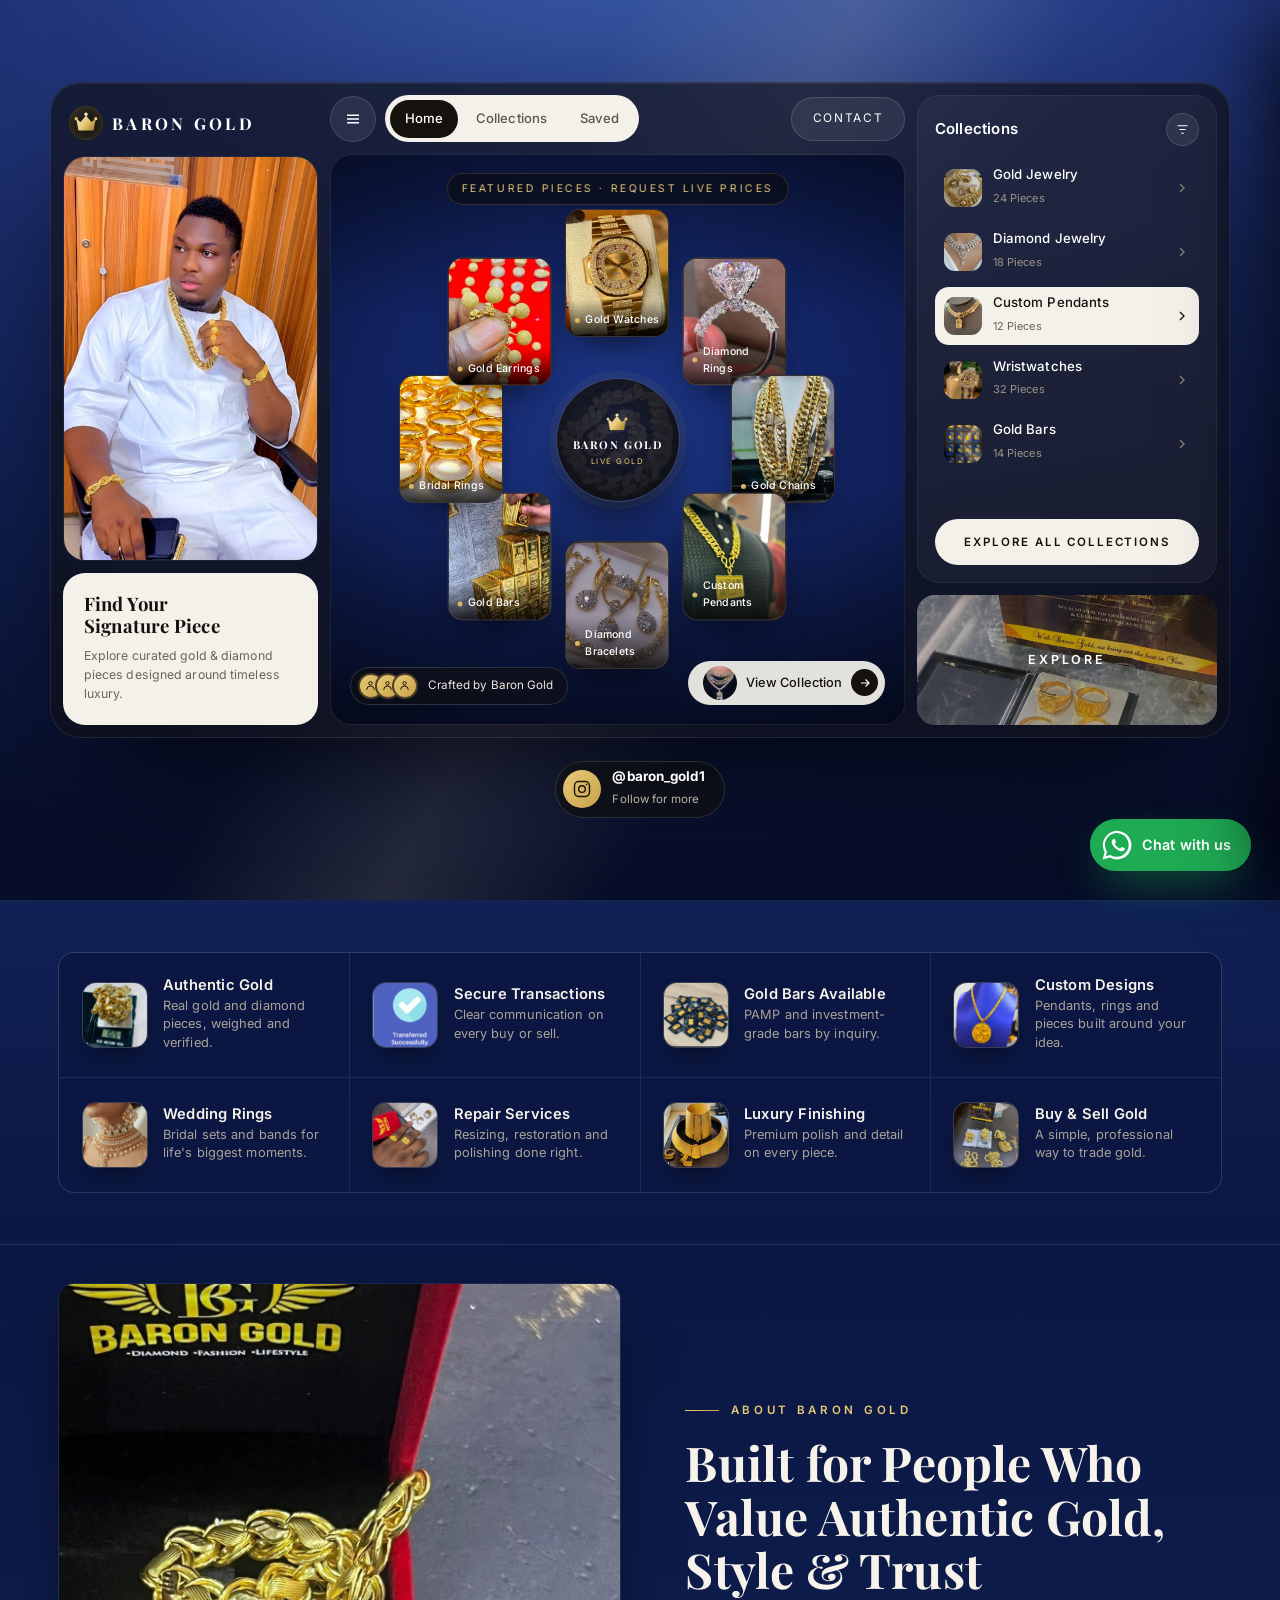
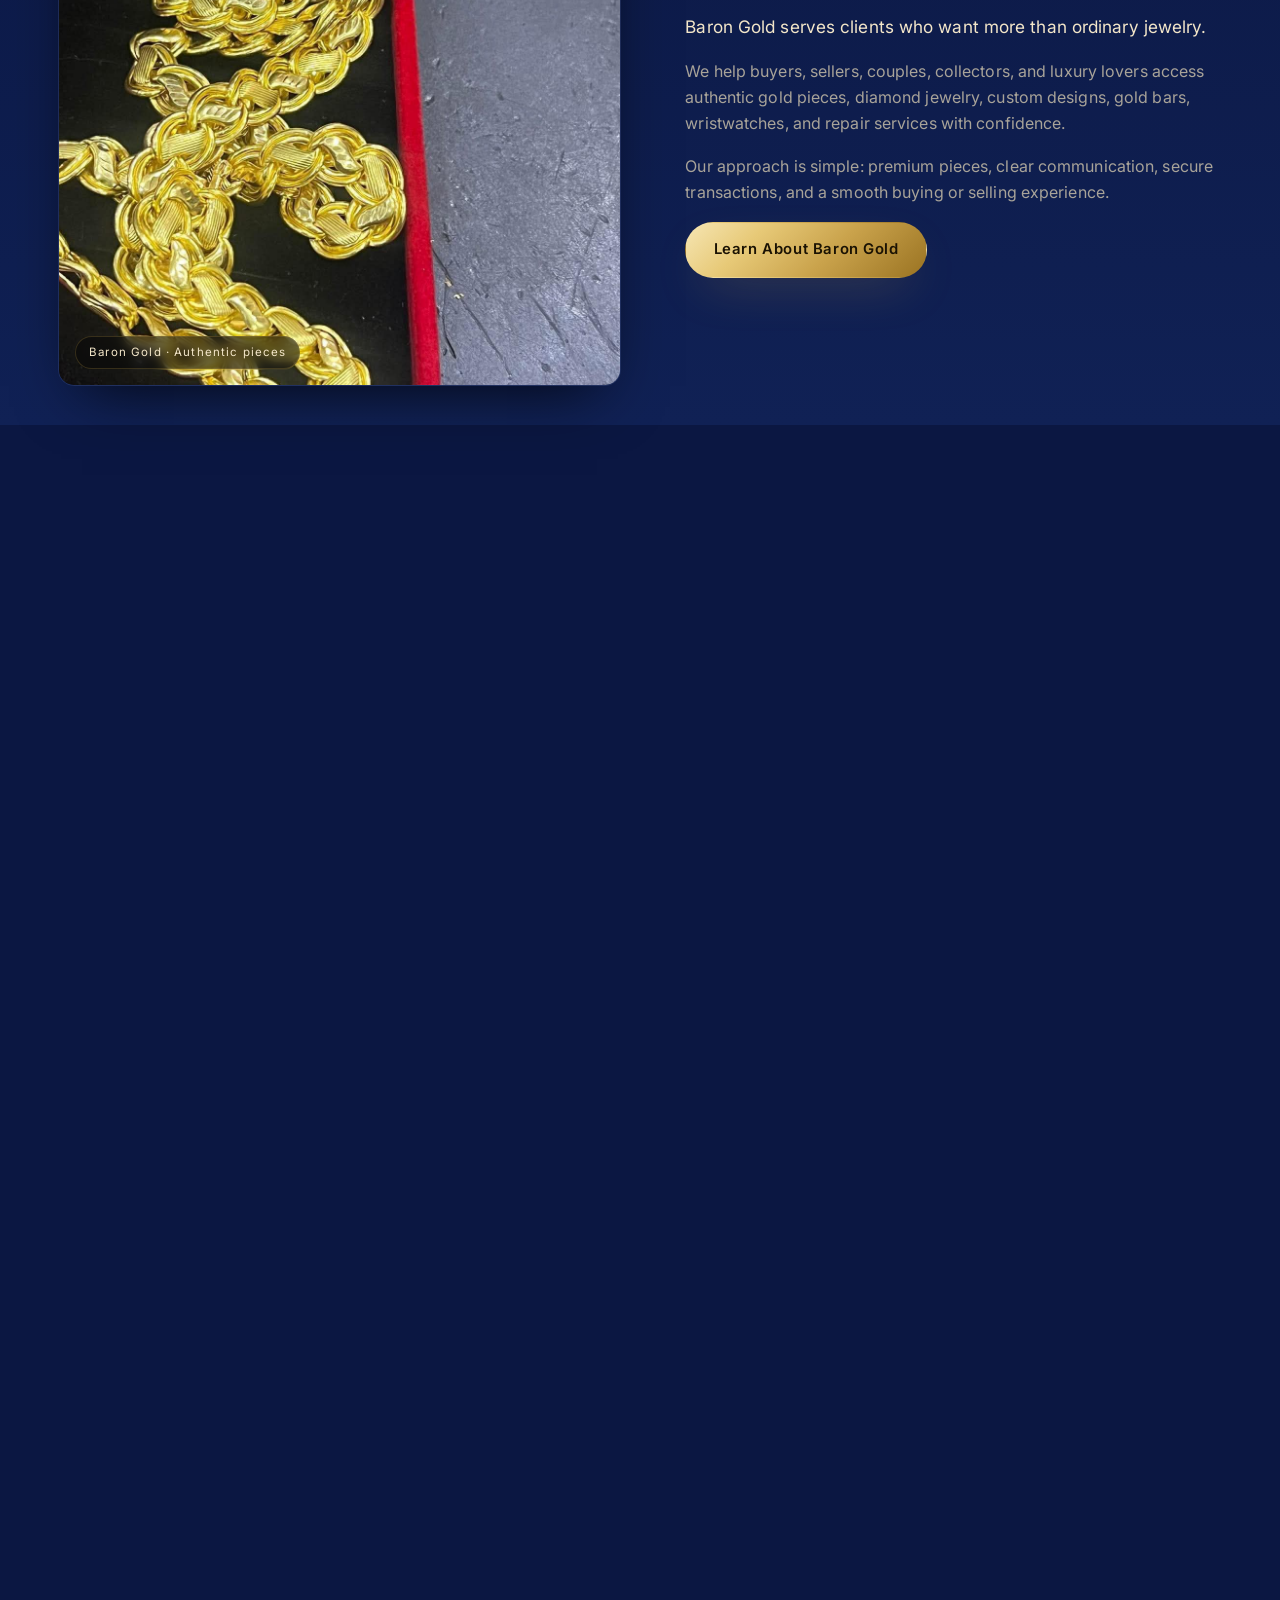
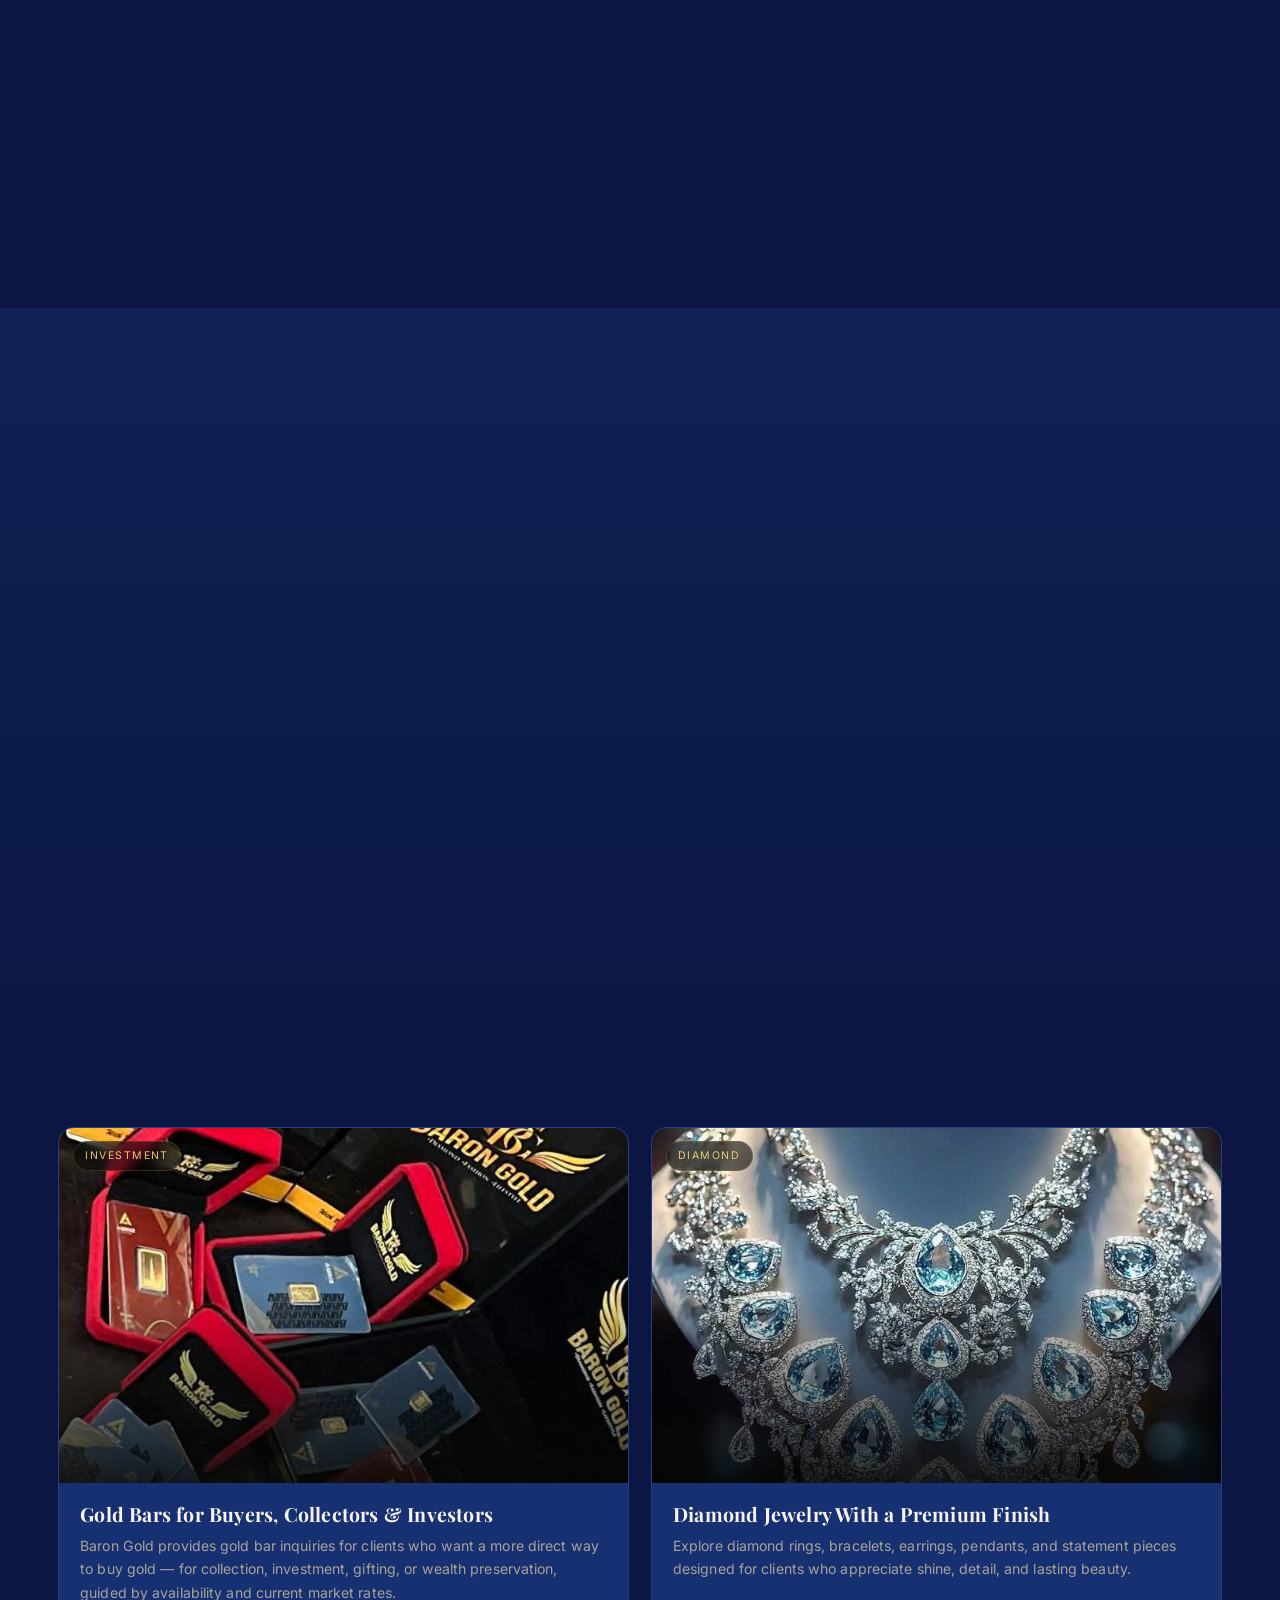
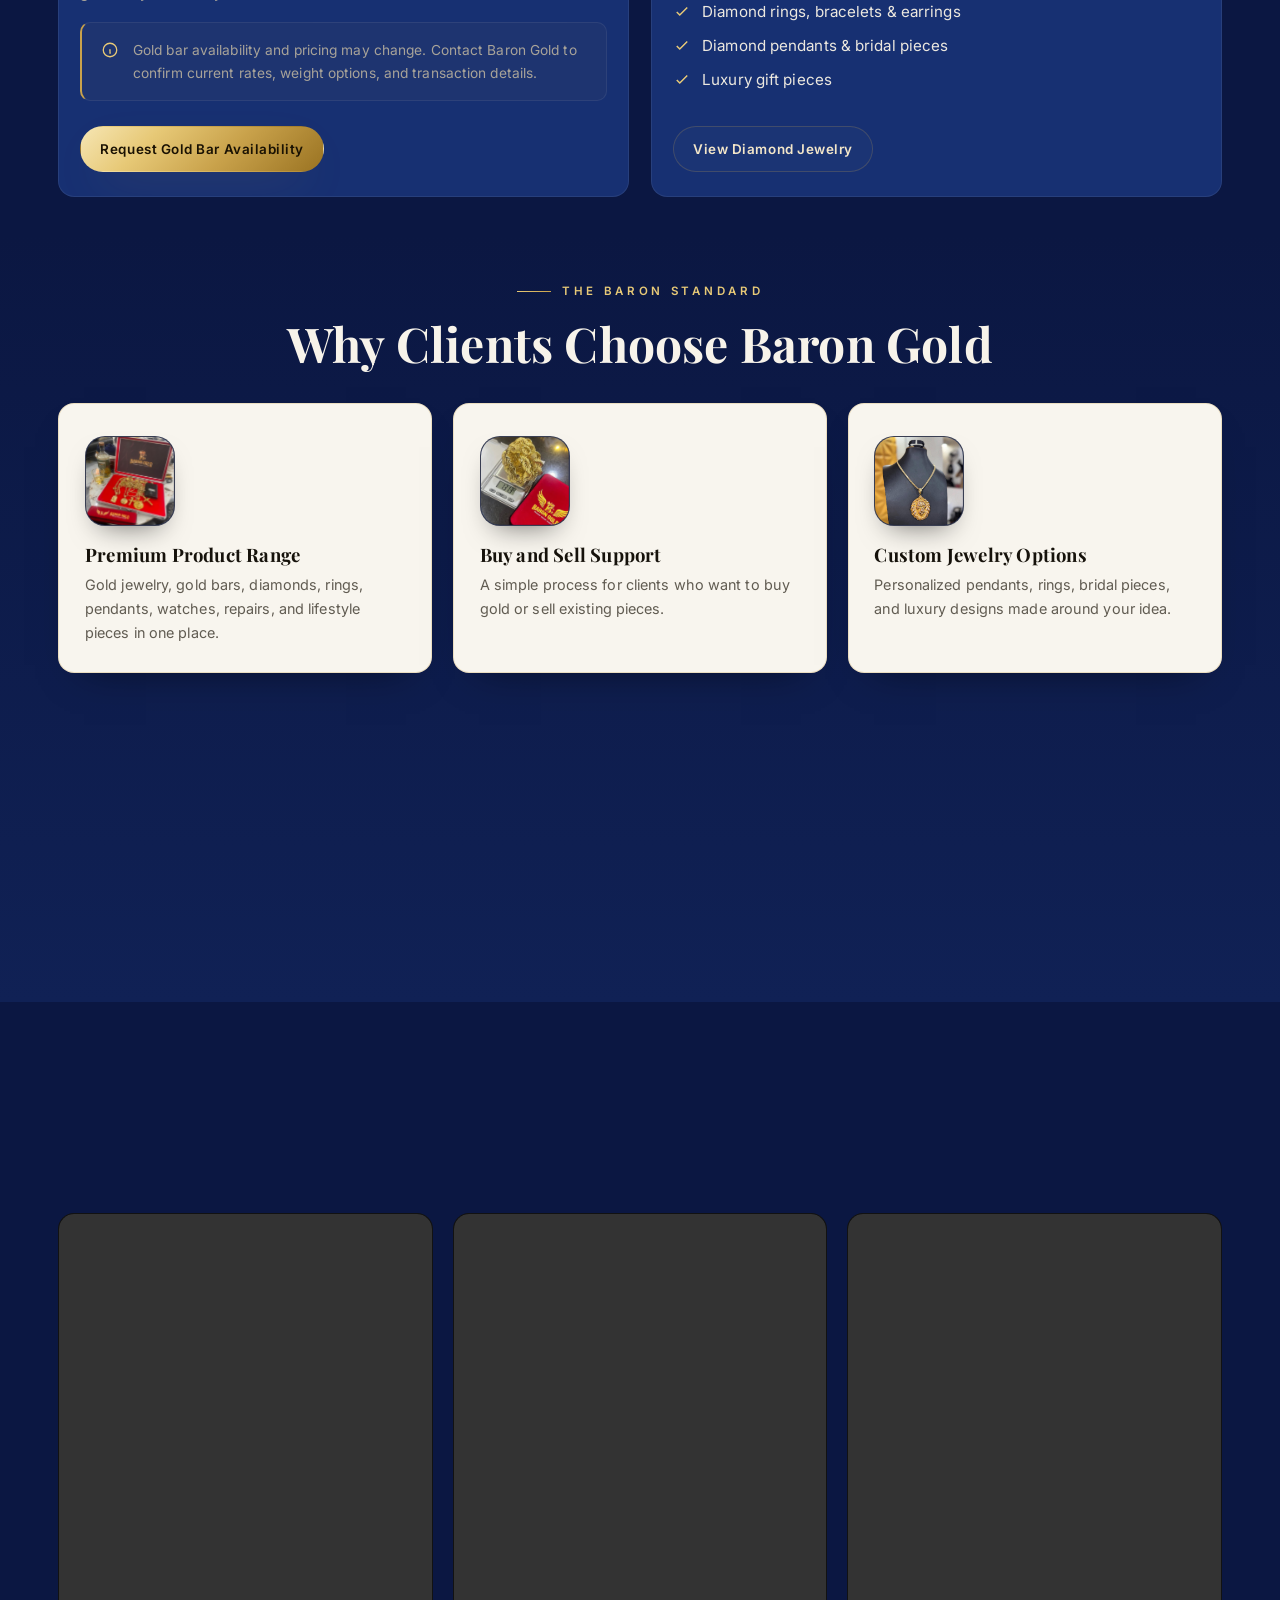
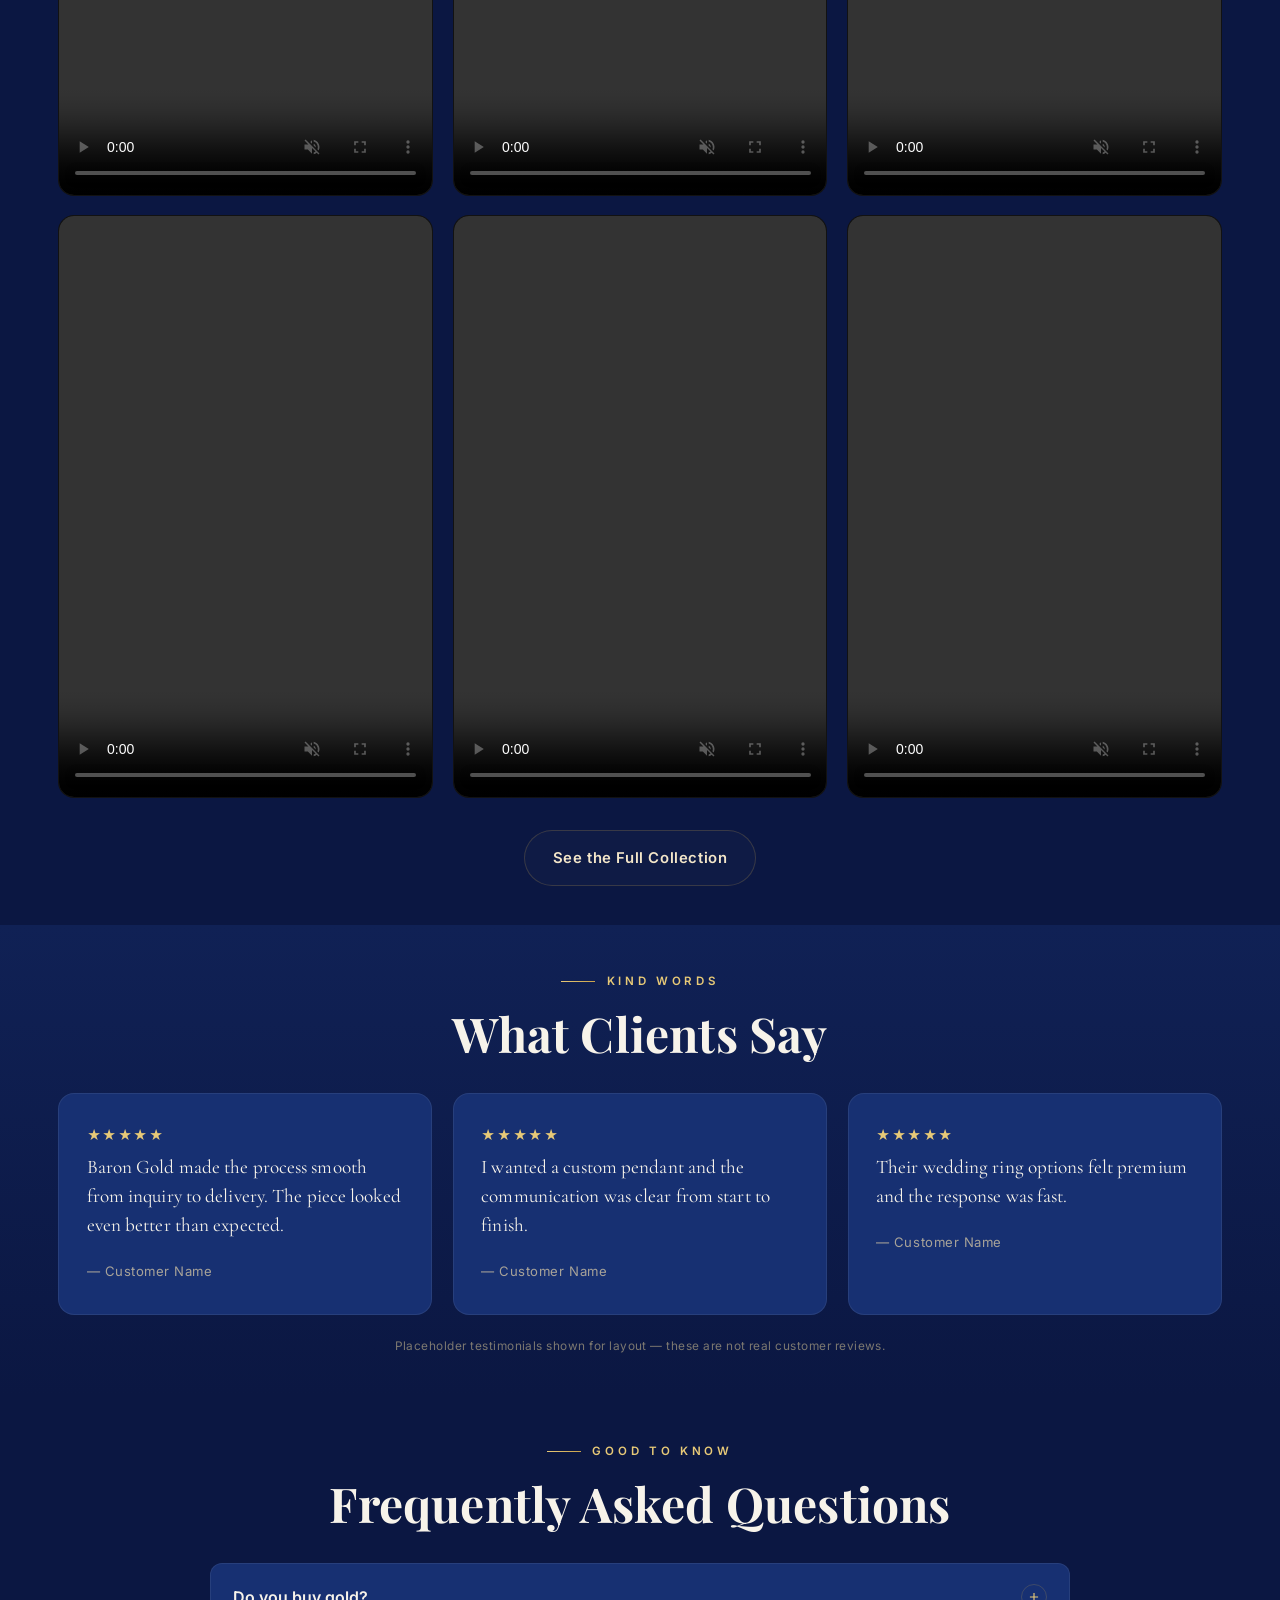
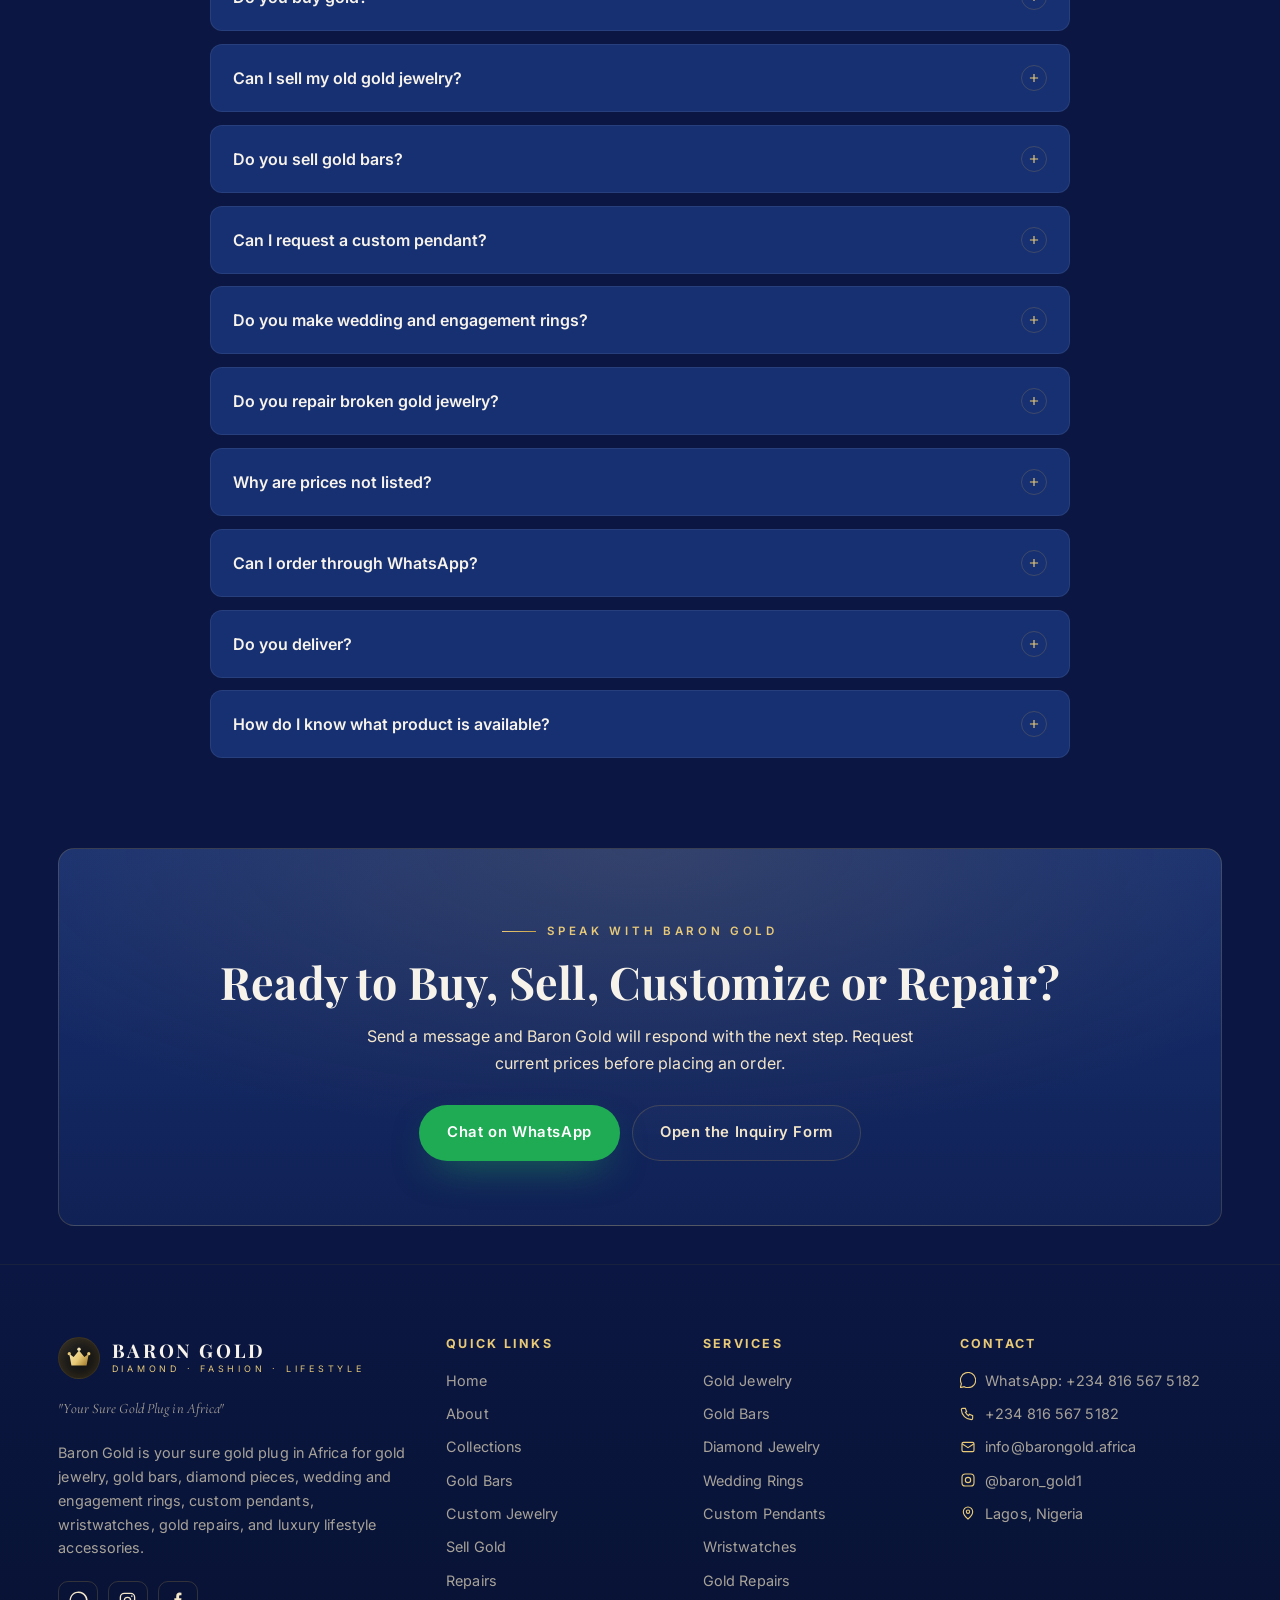
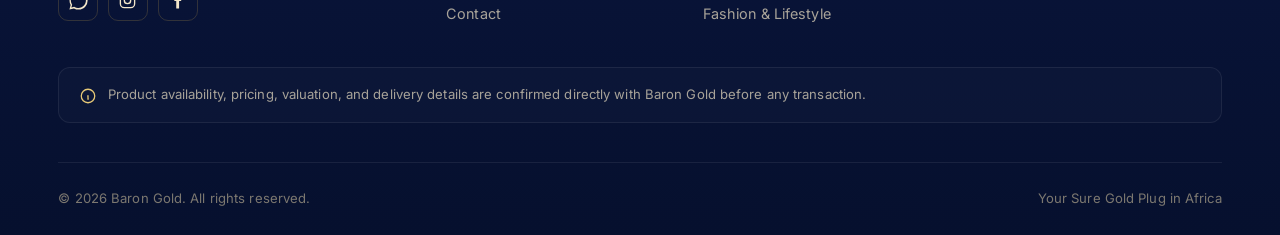
==== commit 8dfa8006: "Use real photos in Why Choose cards (animated) Replace the six gold SVG illustrations in the Why Cli" ====
--- a/index.html
+++ b/index.html
@@ -351,89 +351,32 @@
     <div class="why-grid">
 
       <div class="why-card reveal">
-        <div class="why-anim-tile"><svg class="wa" viewBox="0 0 48 48" fill="none">
-          <g class="wa-float" style="--d:.8s">
-            <path d="M5 16l9-3 3 4-9 3z" fill="url(#wg)"/>
-            <path d="M5 16l9-3 1 2-9 3z" fill="#fff" fill-opacity=".4"/>
-          </g>
-          <g class="wa-float" style="--d:.4s">
-            <circle cx="39" cy="13" r="5" stroke="url(#wg)" stroke-width="2.4"/>
-            <path d="M36.5 9l2.5-3 2.5 3-2.5 2.5z" fill="url(#wg)"/>
-          </g>
-          <g class="wa-float" style="--d:0s">
-            <path d="M17 22h12l3 5H14z" fill="url(#wg)"/>
-            <path d="M14 27h18L23 40z" fill="url(#wg)" opacity=".92"/>
-            <path d="M17 22l-3 5 9 13M29 22l3 5-9 13M14 27h18" stroke="#fff" stroke-width="1" stroke-opacity=".5" stroke-linejoin="round"/>
-          </g>
-          <path class="wa-tw" style="--d:.2s" d="M43 28l.7 2.2 2.2.7-2.2.7-.7 2.2-.7-2.2-2.2-.7 2.2-.7z" fill="#e7c977"/>
-          <path class="wa-tw" style="--d:1.1s" d="M7 33l.6 2 2 .6-2 .6-.6 2-.6-2-2-.6 2-.6z" fill="#e7c977"/>
-        </svg></div>
+        <div class="why-anim-tile"><img src="assets/images/lifestyle-briefcase.jpg" alt="Baron Gold case with multiple gold pieces"></div>
         <h3>Premium Product Range</h3><p>Gold jewelry, gold bars, diamonds, rings, pendants, watches, repairs, and lifestyle pieces in one place.</p>
       </div>
 
       <div class="why-card reveal d1">
-        <div class="why-anim-tile"><svg class="wa" viewBox="0 0 48 48" fill="none" stroke="url(#wg)" stroke-width="2.4" stroke-linecap="round" stroke-linejoin="round">
-          <path d="M24 13v25"/>
-          <path d="M17 40h14" stroke-width="3"/>
-          <circle cx="24" cy="11" r="2" fill="url(#wg)" stroke="none"/>
-          <g class="wa-rock">
-            <path d="M10 14h28"/>
-            <path d="M10 14v4M38 14v4"/>
-            <path d="M5 18a5 5 0 0 0 10 0M33 18a5 5 0 0 0 10 0"/>
-            <circle cx="10" cy="17" r="2.4" fill="url(#wg)" stroke="none"/>
-            <circle cx="38" cy="17" r="2.4" fill="url(#wg)" stroke="none"/>
-          </g>
-        </svg></div>
+        <div class="why-anim-tile"><img src="assets/images/box-baron-rope-scale.jpg" alt="Gold weighed beside a Baron Gold box"></div>
         <h3>Buy and Sell Support</h3><p>A simple process for clients who want to buy gold or sell existing pieces.</p>
       </div>
 
       <div class="why-card reveal d2">
-        <div class="why-anim-tile"><svg class="wa" viewBox="0 0 48 48" fill="none">
-          <circle cx="24" cy="28" r="11" stroke="url(#wg)" stroke-width="3.2"/>
-          <path d="M18 16l6-8 6 8-6 6z" fill="url(#wg)"/>
-          <path d="M18 16h12M24 8v14" stroke="#fff" stroke-width="1" stroke-opacity=".5"/>
-          <g class="wa-orbit"><circle class="wa-tw" cx="24" cy="8" r="2.2" fill="#fff"/></g>
-          <path class="wa-tw" style="--d:.6s" d="M42 22l.6 2 2 .6-2 .6-.6 2-.6-2-2-.6 2-.6z" fill="#e7c977"/>
-          <path class="wa-tw" style="--d:1.2s" d="M6 20l.6 2 2 .6-2 .6-.6 2-.6-2-2-.6 2-.6z" fill="#e7c977"/>
-        </svg></div>
+        <div class="why-anim-tile"><img src="assets/images/pendant-lion.jpg" alt="Custom lion pendant"></div>
         <h3>Custom Jewelry Options</h3><p>Personalized pendants, rings, bridal pieces, and luxury designs made around your idea.</p>
       </div>
 
       <div class="why-card reveal">
-        <div class="why-anim-tile"><svg class="wa" viewBox="0 0 48 48" fill="none">
-          <path d="M8 8h32a4 4 0 0 1 4 4v12a4 4 0 0 1-4 4H21l-8 6v-6h-5a4 4 0 0 1-4-4V12a4 4 0 0 1 4-4z" fill="url(#wg)"/>
-          <circle class="wa-dot" style="--d:0s" cx="17" cy="18" r="2.6" fill="#16120b"/>
-          <circle class="wa-dot" style="--d:.18s" cx="24" cy="18" r="2.6" fill="#16120b"/>
-          <circle class="wa-dot" style="--d:.36s" cx="31" cy="18" r="2.6" fill="#16120b"/>
-          <path class="wa-pop" d="M33 37l3 3 7-8" stroke="#1faa54" stroke-width="3" stroke-linecap="round" stroke-linejoin="round"/>
-          <path class="wa-pop" style="--d:.12s" d="M28 37l3 3" stroke="#1faa54" stroke-width="3" stroke-linecap="round" stroke-linejoin="round"/>
-        </svg></div>
+        <div class="why-anim-tile"><img src="assets/images/bracelets-stack-wrist.jpg" alt="Client wearing a Baron Gold bracelet stack"></div>
         <h3>WhatsApp-Friendly Service</h3><p>Fast inquiries, clear communication, and easy product requests through WhatsApp.</p>
       </div>
 
       <div class="why-card reveal d1">
-        <div class="why-anim-tile"><svg class="wa" viewBox="0 0 48 48" fill="none">
-          <g class="wa-bob">
-            <path d="M7 33L4 15l10 6 10-13 10 13 10-6-3 18z" fill="url(#wg)"/>
-            <rect x="7" y="33" width="34" height="6" rx="1.8" fill="url(#wg)"/>
-            <circle class="wa-tw" style="--d:0s" cx="24" cy="20" r="1.9" fill="#fff"/>
-            <circle class="wa-tw" style="--d:.5s" cx="6" cy="20" r="1.5" fill="#fff"/>
-            <circle class="wa-tw" style="--d:.9s" cx="42" cy="20" r="1.5" fill="#fff"/>
-          </g>
-          <path class="wa-tw" style="--d:.3s" d="M44 9l.7 2.2 2.2.7-2.2.7-.7 2.2-.7-2.2-2.2-.7 2.2-.7z" fill="#e7c977"/>
-        </svg></div>
+        <div class="why-anim-tile"><img src="assets/images/display-arabian-gold.jpg" alt="Luxury gold display"></div>
         <h3>Luxury Brand Experience</h3><p>A premium experience that matches the quality of the products.</p>
       </div>
 
       <div class="why-card reveal d2">
-        <div class="why-anim-tile"><svg class="wa" viewBox="0 0 48 48" fill="none">
-          <path d="M6 40h36" stroke="url(#wg)" stroke-width="2" stroke-opacity=".4" stroke-linecap="round"/>
-          <rect class="wa-grow" style="--d:0s"   x="9"  y="27" width="7" height="13" rx="2" fill="url(#wg)" opacity=".85"/>
-          <rect class="wa-grow" style="--d:.18s" x="20" y="21" width="7" height="19" rx="2" fill="url(#wg)" opacity=".92"/>
-          <rect class="wa-grow" style="--d:.36s" x="31" y="14" width="7" height="26" rx="2" fill="url(#wg)"/>
-          <path class="wa-draw" d="M12 26l11-7 11-9" stroke="#16120b" stroke-width="2.6" stroke-linecap="round" stroke-linejoin="round"/>
-          <path d="M29 10h6v6" stroke="#16120b" stroke-width="2.6" stroke-linecap="round" stroke-linejoin="round"/>
-        </svg></div>
+        <div class="why-anim-tile"><img src="assets/images/bars-gold-vault.jpg" alt="Vault of gold bars"></div>
         <h3>Current Price Requests</h3><p>No fake fixed pricing. Customers can request current gold rates and accurate product details.</p>
       </div>
 
--- a/css/styles.css
+++ b/css/styles.css
@@ -310,10 +310,18 @@
 .why-card p{font-size:.9rem;color:#615c52}
 
 /* animated graphic tile */
-.why-anim-tile{width:90px;height:90px;border-radius:20px;display:grid;place-items:center;margin-bottom:1.2rem;
-  background:linear-gradient(135deg,#fdf7e6,#f0e1ba);border:1px solid rgba(201,162,75,.45);
-  box-shadow:0 12px 26px -12px rgba(201,162,75,.75),inset 0 1px 0 rgba(255,255,255,.6);transition:transform .45s var(--ease)}
-.why-card:hover .why-anim-tile{transform:translateY(-3px) scale(1.05) rotate(-2deg)}
+.why-anim-tile{width:90px;height:90px;border-radius:20px;overflow:hidden;position:relative;margin-bottom:1.2rem;
+  border:1px solid var(--line);background:var(--bg-2);
+  box-shadow:0 14px 28px -14px rgba(0,0,0,.55),inset 0 1px 0 rgba(255,255,255,.05);transition:transform .45s var(--ease),border-color .45s}
+.why-card:hover .why-anim-tile{transform:translateY(-3px) scale(1.05);border-color:var(--gold-2)}
+.why-anim-tile img{width:100%;height:100%;object-fit:cover;display:block;will-change:transform;animation:wt-kb 14s ease-in-out infinite alternate}
+.why-card:nth-child(2) .why-anim-tile img{animation-delay:-2s}
+.why-card:nth-child(3) .why-anim-tile img{animation-delay:-4s}
+.why-card:nth-child(4) .why-anim-tile img{animation-delay:-6s}
+.why-card:nth-child(5) .why-anim-tile img{animation-delay:-8s}
+.why-card:nth-child(6) .why-anim-tile img{animation-delay:-10s}
+@keyframes wt-kb{from{transform:scale(1.06)}to{transform:scale(1.24) translate(-4%,3%)}}
+@media (prefers-reduced-motion:reduce){.why-anim-tile img{animation:none}}
 .wa{width:58px;height:58px;display:block;overflow:visible}
 
 .wa-bob{animation:wa-bob 3.2s ease-in-out infinite}
@@ -665,7 +673,7 @@
 .orbit-hub small{font-size:.48rem;letter-spacing:.2em;color:var(--gold-2);text-transform:uppercase}
 
 .orbit-wrap{position:absolute;inset:0;display:grid;place-items:center;z-index:4}
-.orbit{position:relative;width:1px;height:1px;animation:orbit-spin var(--spin) linear infinite;will-change:transform;transform:translateZ(0)}
+.orbit{position:relative;width:1px;height:1px;animation:orbit-spin var(--spin) linear infinite;will-change:transform}
 .orbit-item{
   position:absolute;top:0;left:0;width:var(--cw);height:var(--ch);
   margin:calc(var(--ch)/-2) 0 0 calc(var(--cw)/-2);
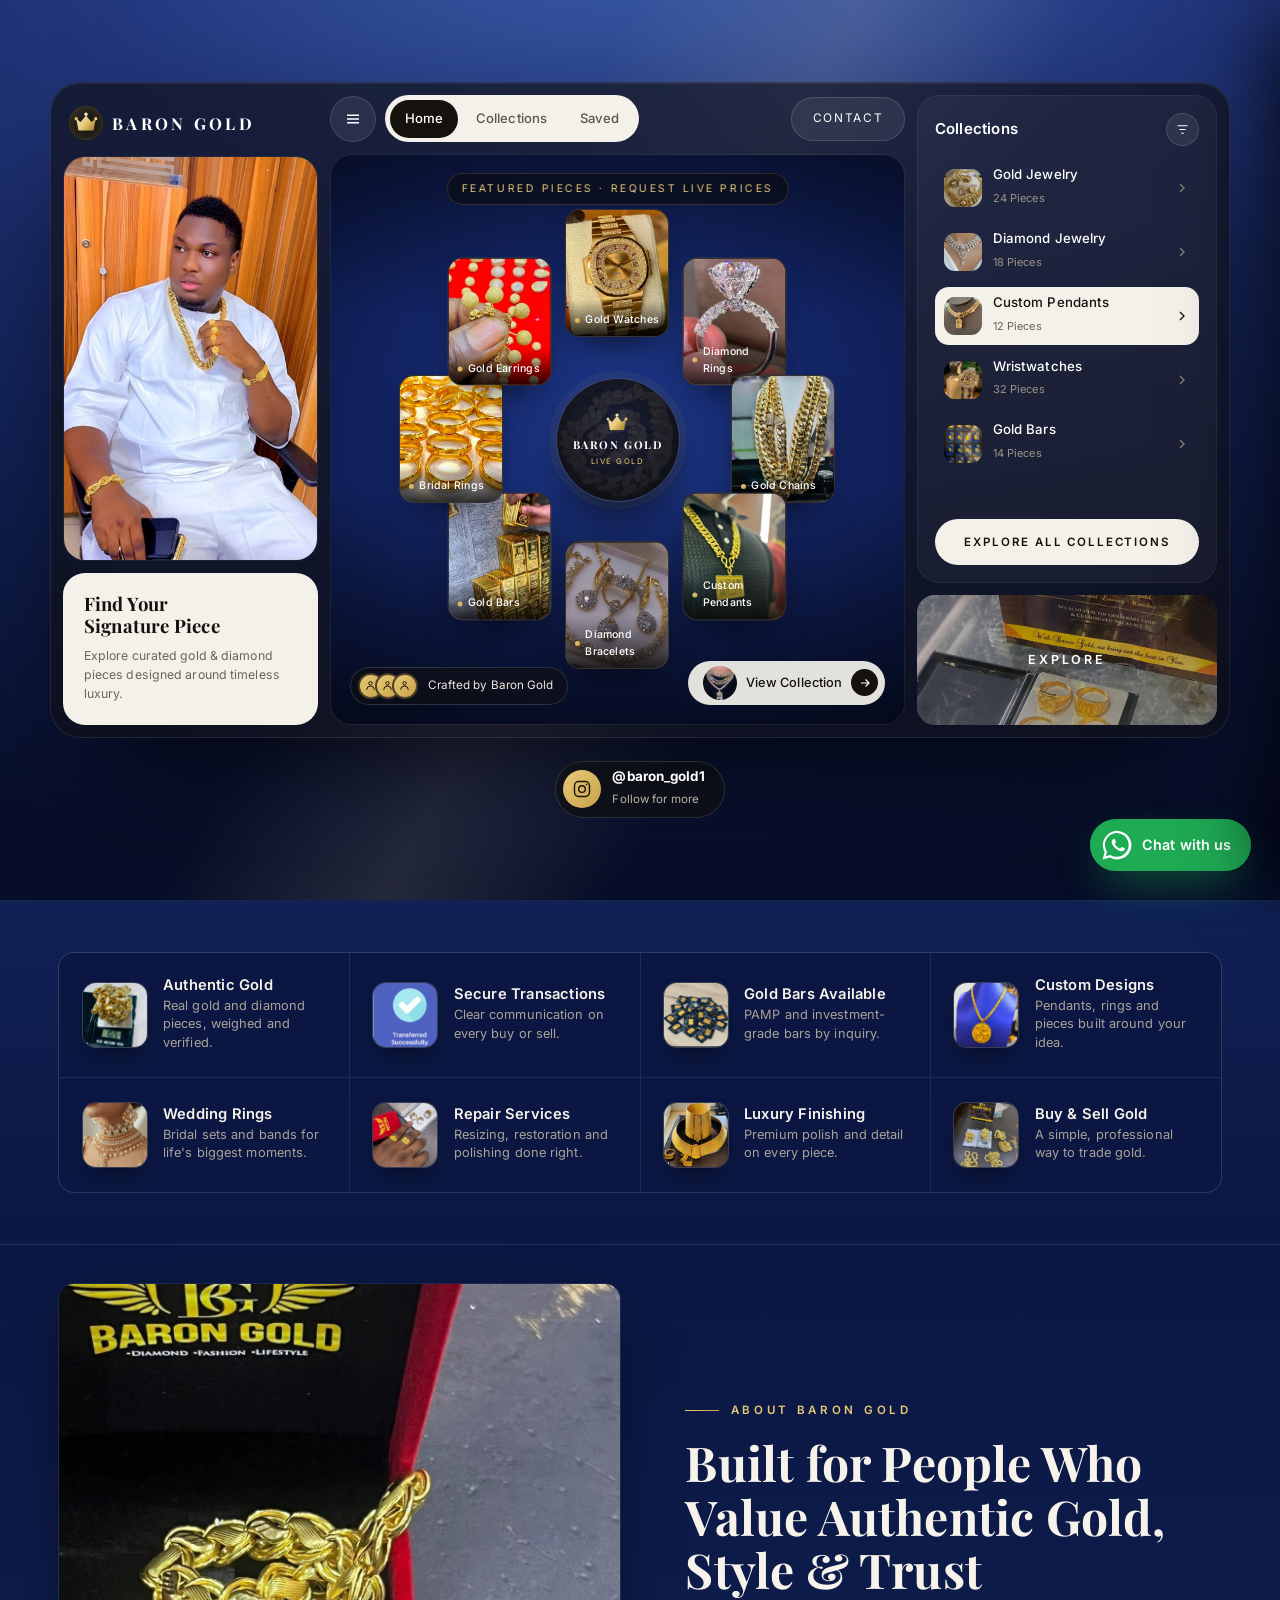
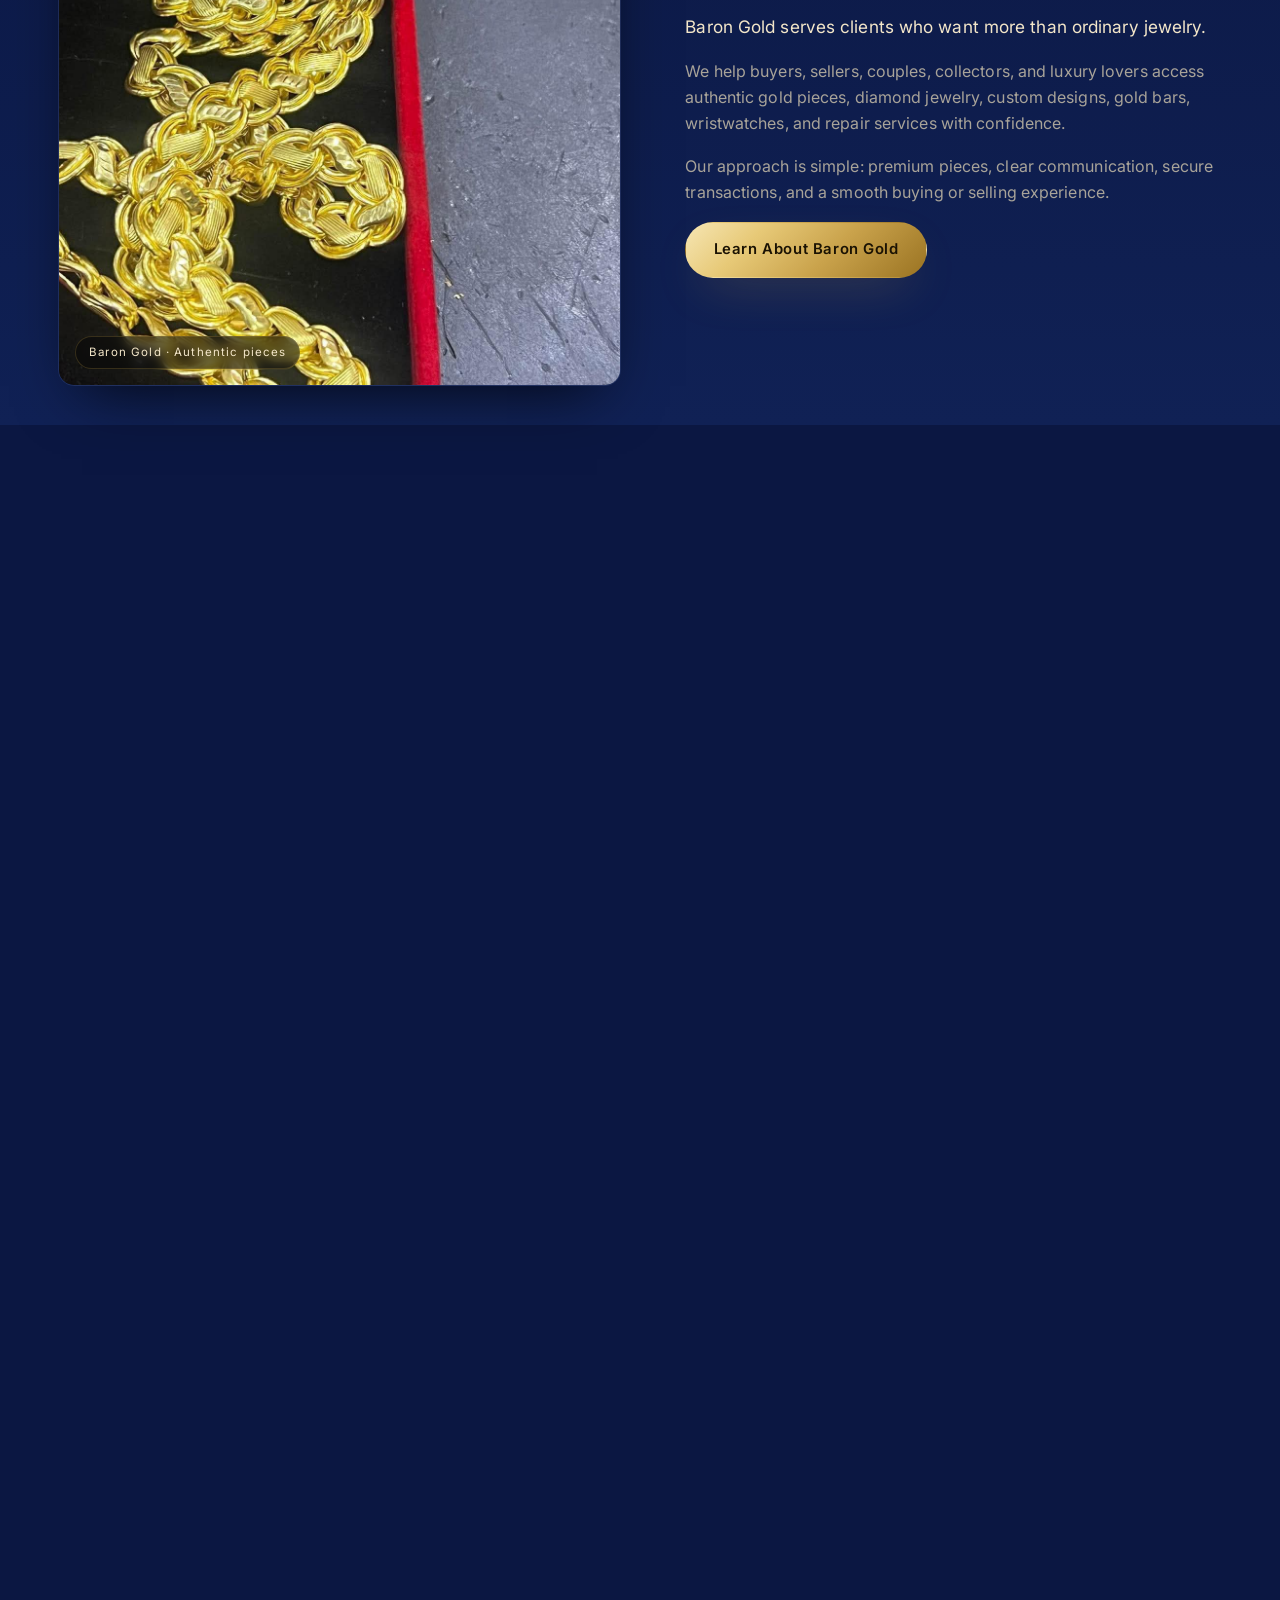
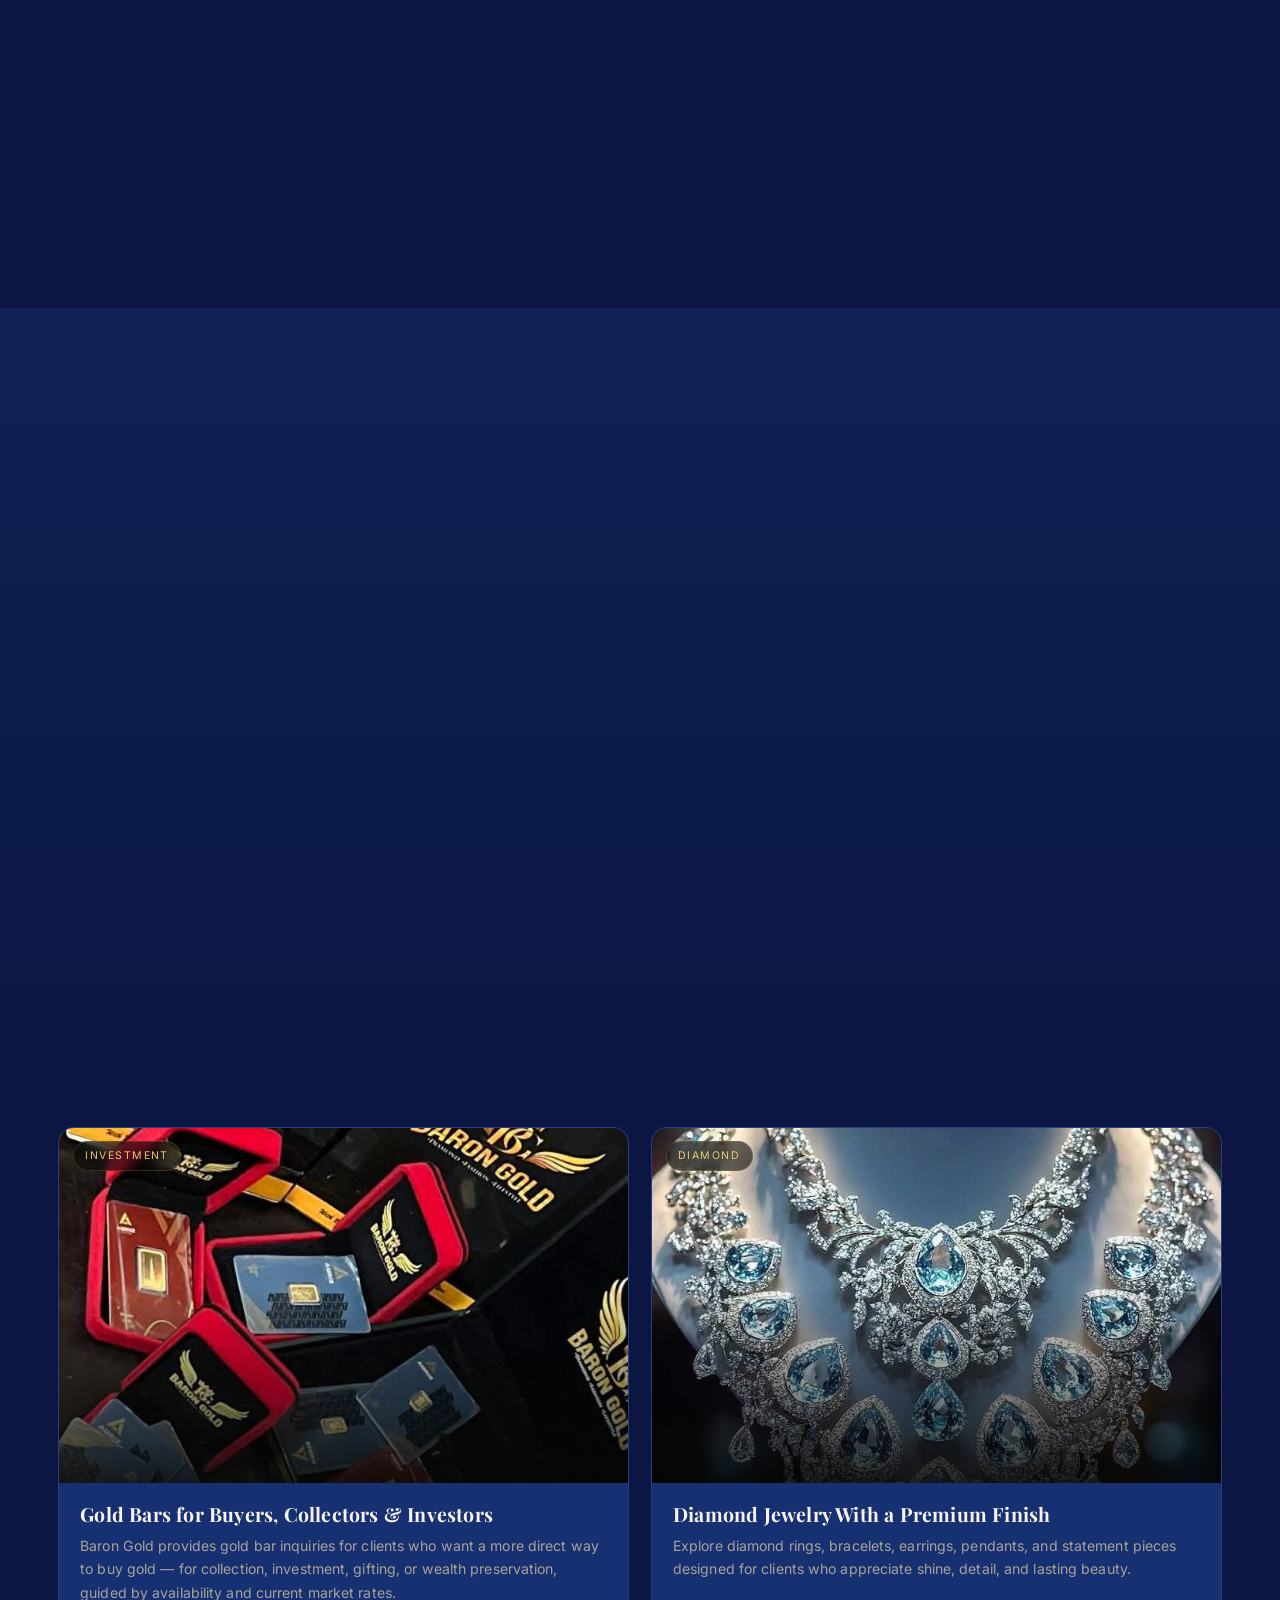
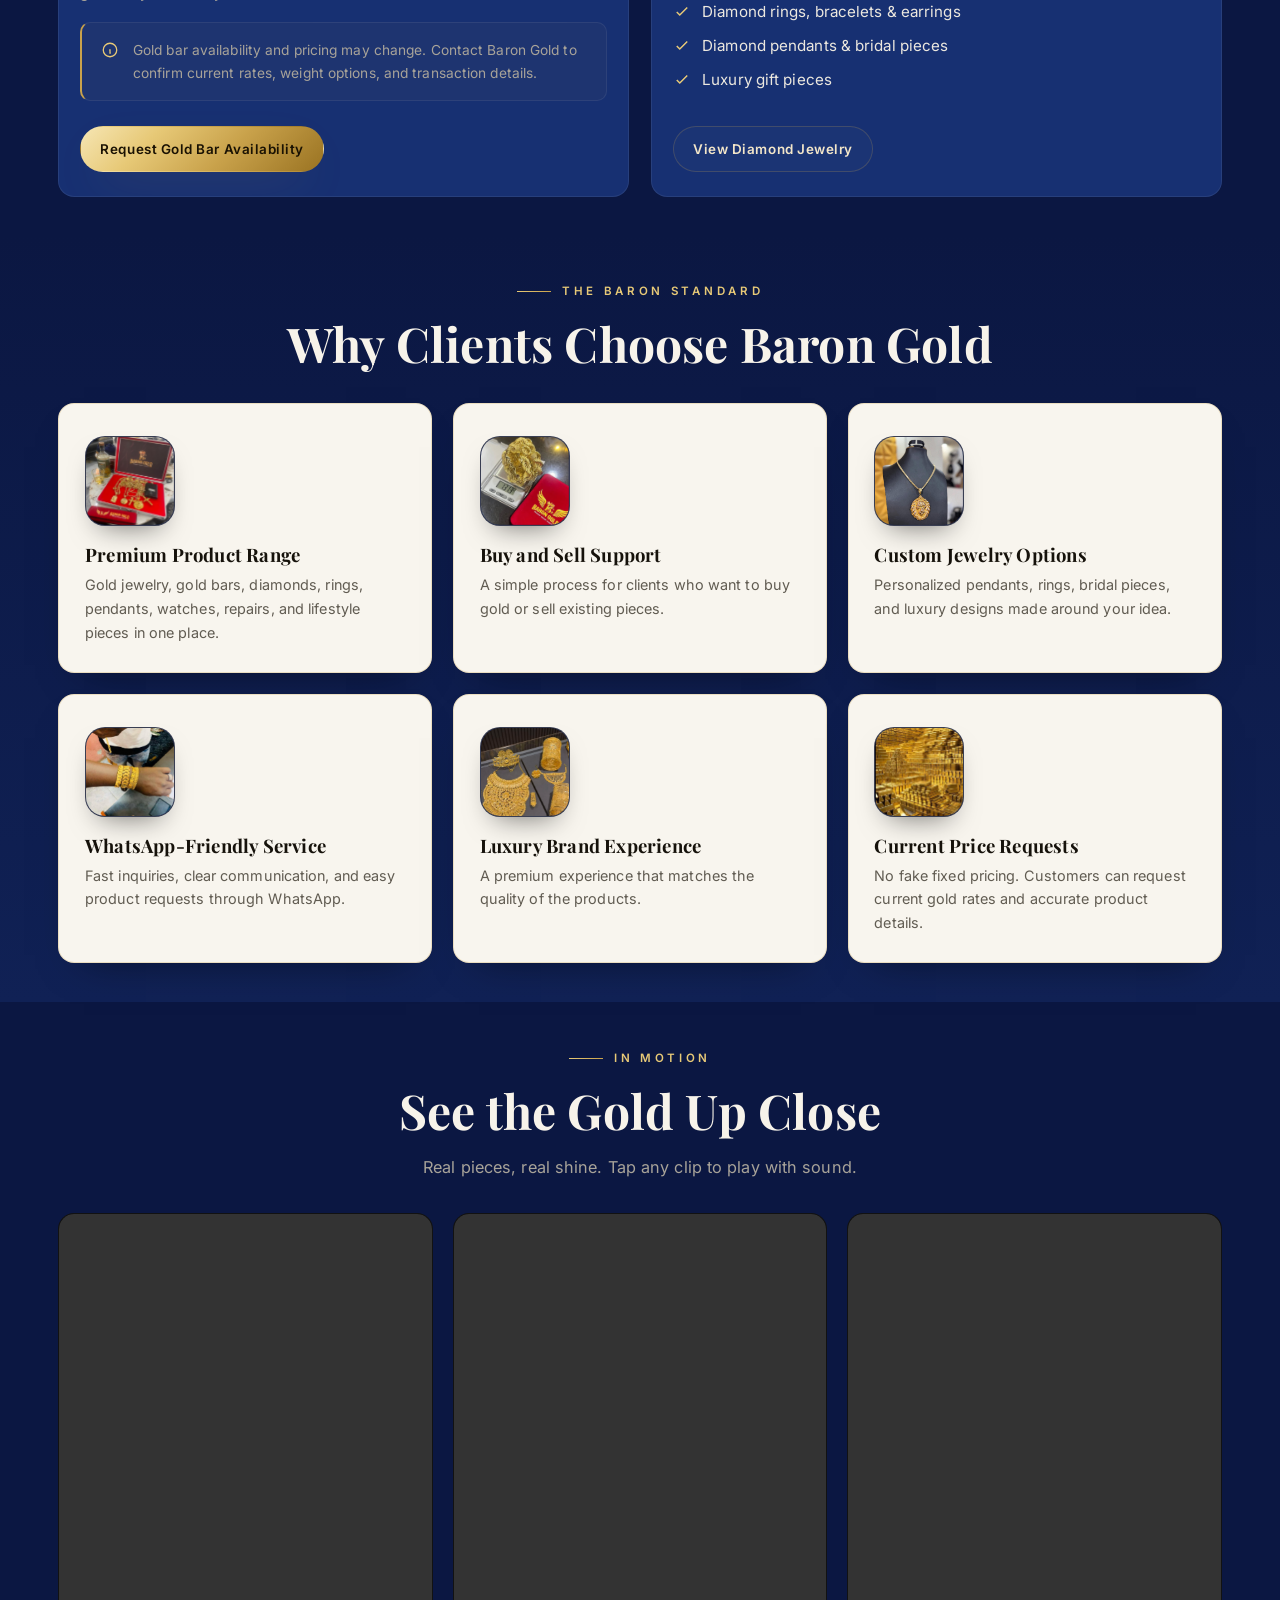
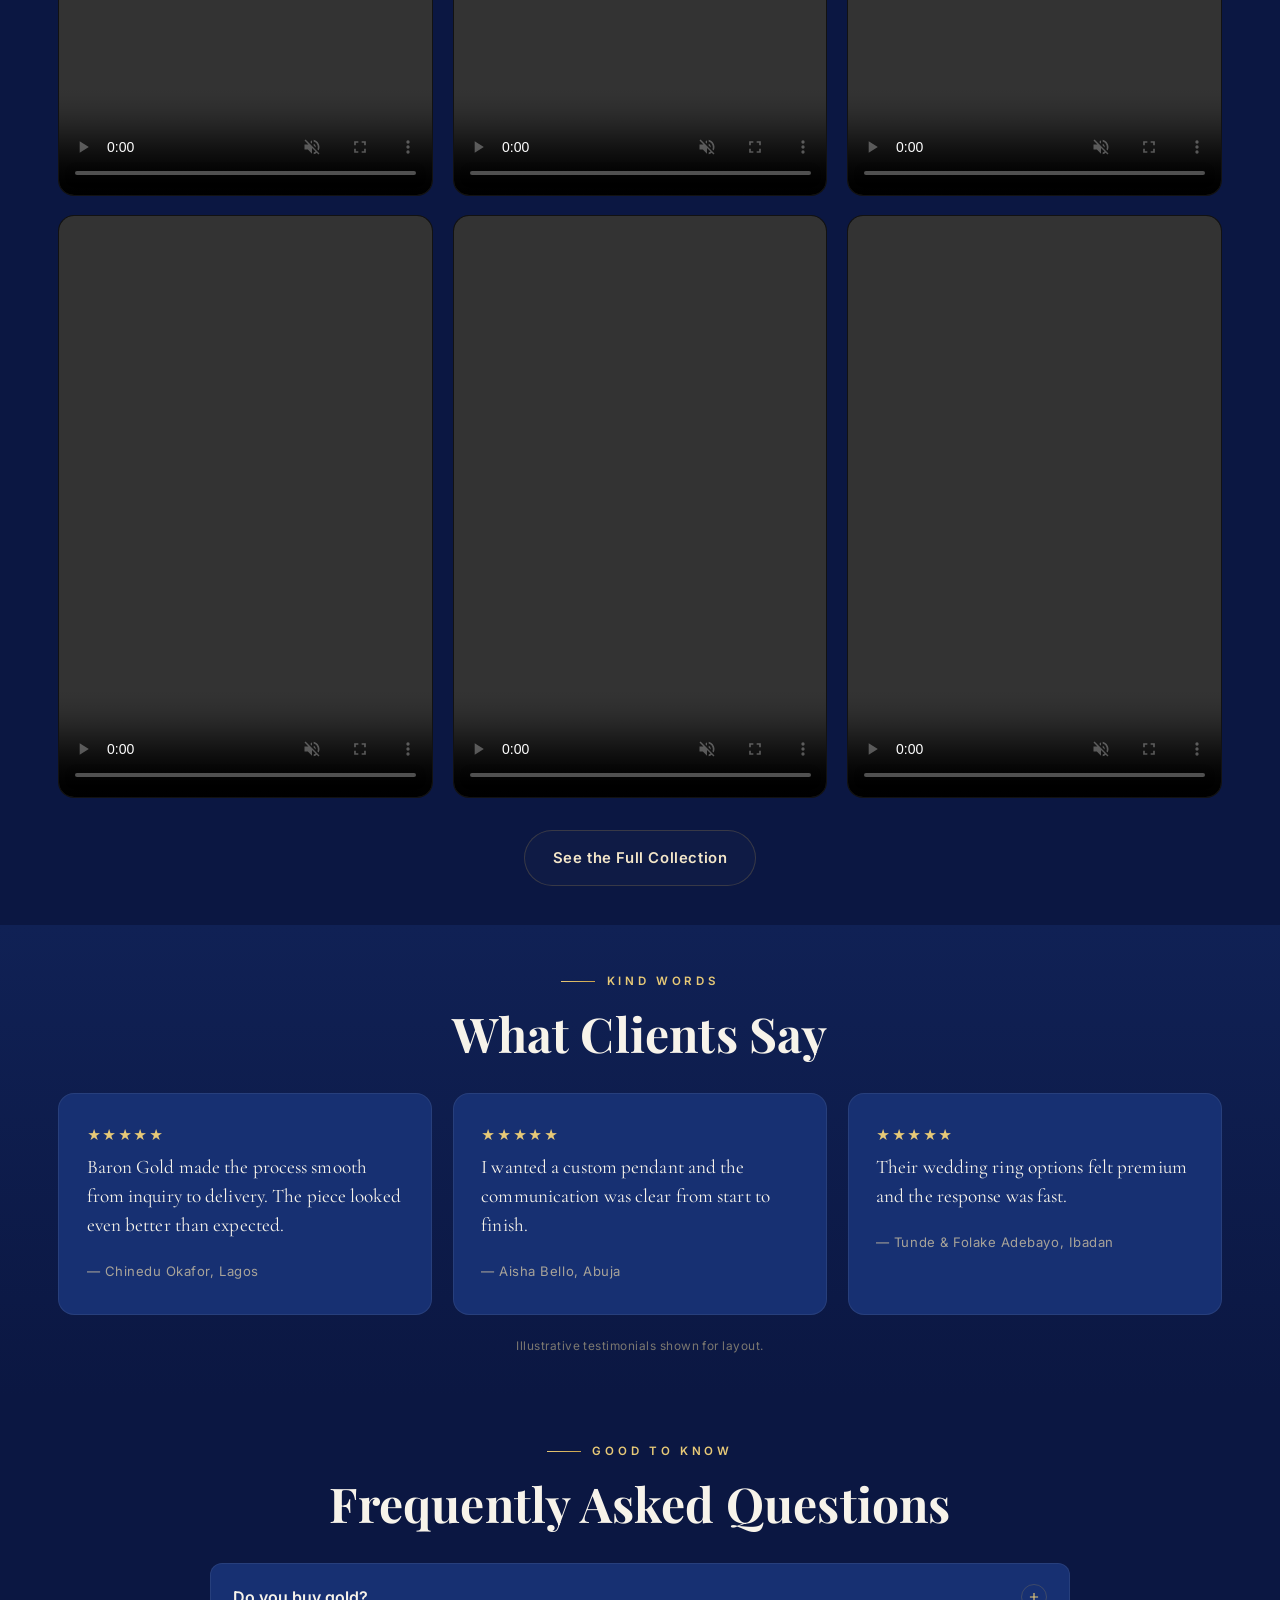
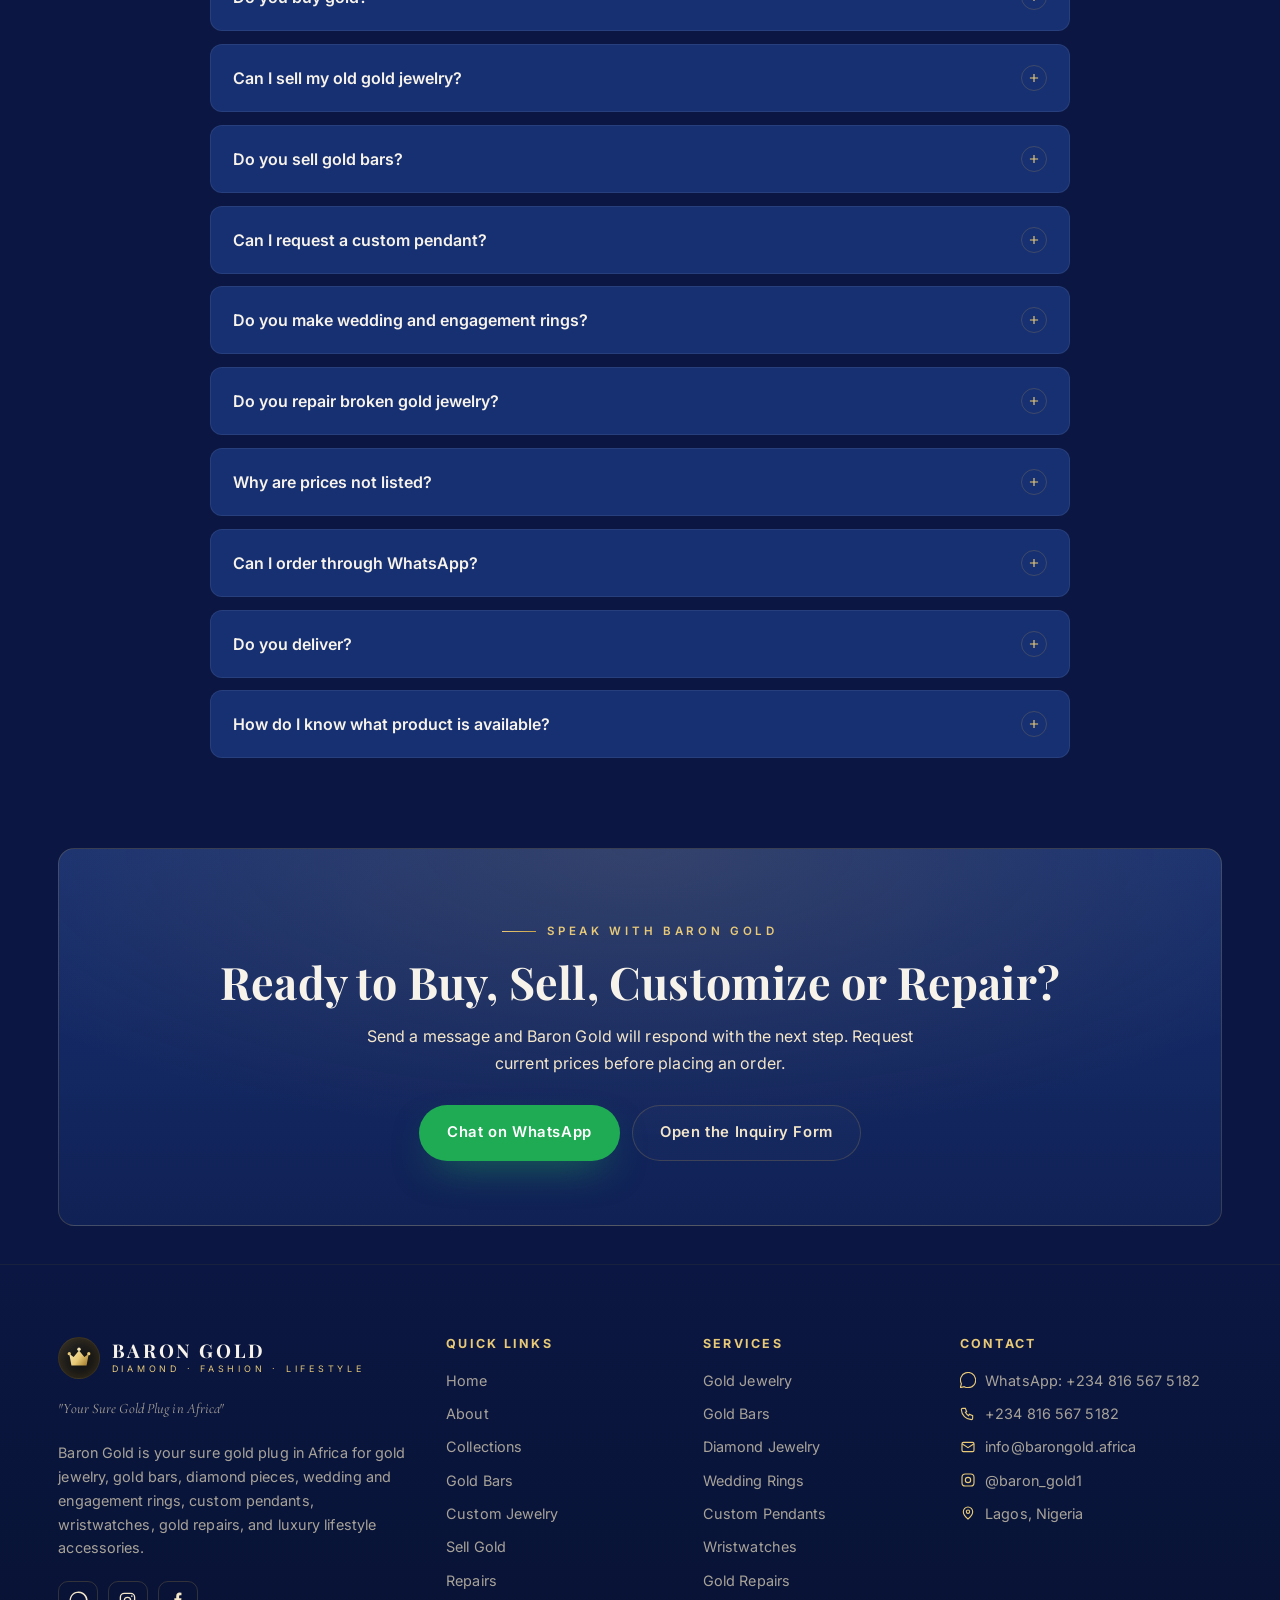
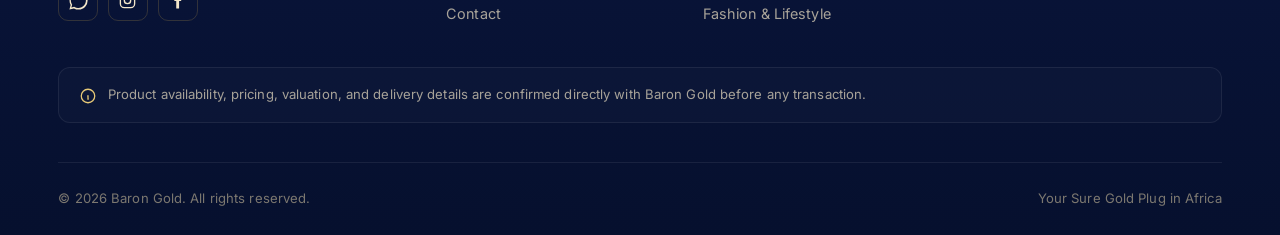
==== commit 93d7dbf5: "Use Nigerian client names in homepage testimonials Replace generic Customer Name placeholders with N" ====
--- a/index.html
+++ b/index.html
@@ -412,11 +412,11 @@
       <h2 class="section-title">What Clients Say</h2>
     </div>
     <div class="tst-grid">
-      <div class="tst reveal"><div class="stars">★★★★★</div><p>Baron Gold made the process smooth from inquiry to delivery. The piece looked even better than expected.</p><span class="who">— Customer Name</span></div>
-      <div class="tst reveal d1"><div class="stars">★★★★★</div><p>I wanted a custom pendant and the communication was clear from start to finish.</p><span class="who">— Customer Name</span></div>
-      <div class="tst reveal d2"><div class="stars">★★★★★</div><p>Their wedding ring options felt premium and the response was fast.</p><span class="who">— Customer Name</span></div>
-    </div>
-    <p class="placeholder-flag">Placeholder testimonials shown for layout — these are not real customer reviews.</p>
+      <div class="tst reveal"><div class="stars">★★★★★</div><p>Baron Gold made the process smooth from inquiry to delivery. The piece looked even better than expected.</p><span class="who">— Chinedu Okafor, Lagos</span></div>
+      <div class="tst reveal d1"><div class="stars">★★★★★</div><p>I wanted a custom pendant and the communication was clear from start to finish.</p><span class="who">— Aisha Bello, Abuja</span></div>
+      <div class="tst reveal d2"><div class="stars">★★★★★</div><p>Their wedding ring options felt premium and the response was fast.</p><span class="who">— Tunde &amp; Folake Adebayo, Ibadan</span></div>
+    </div>
+    <p class="placeholder-flag">Illustrative testimonials shown for layout.</p>
   </div>
 </section>
 
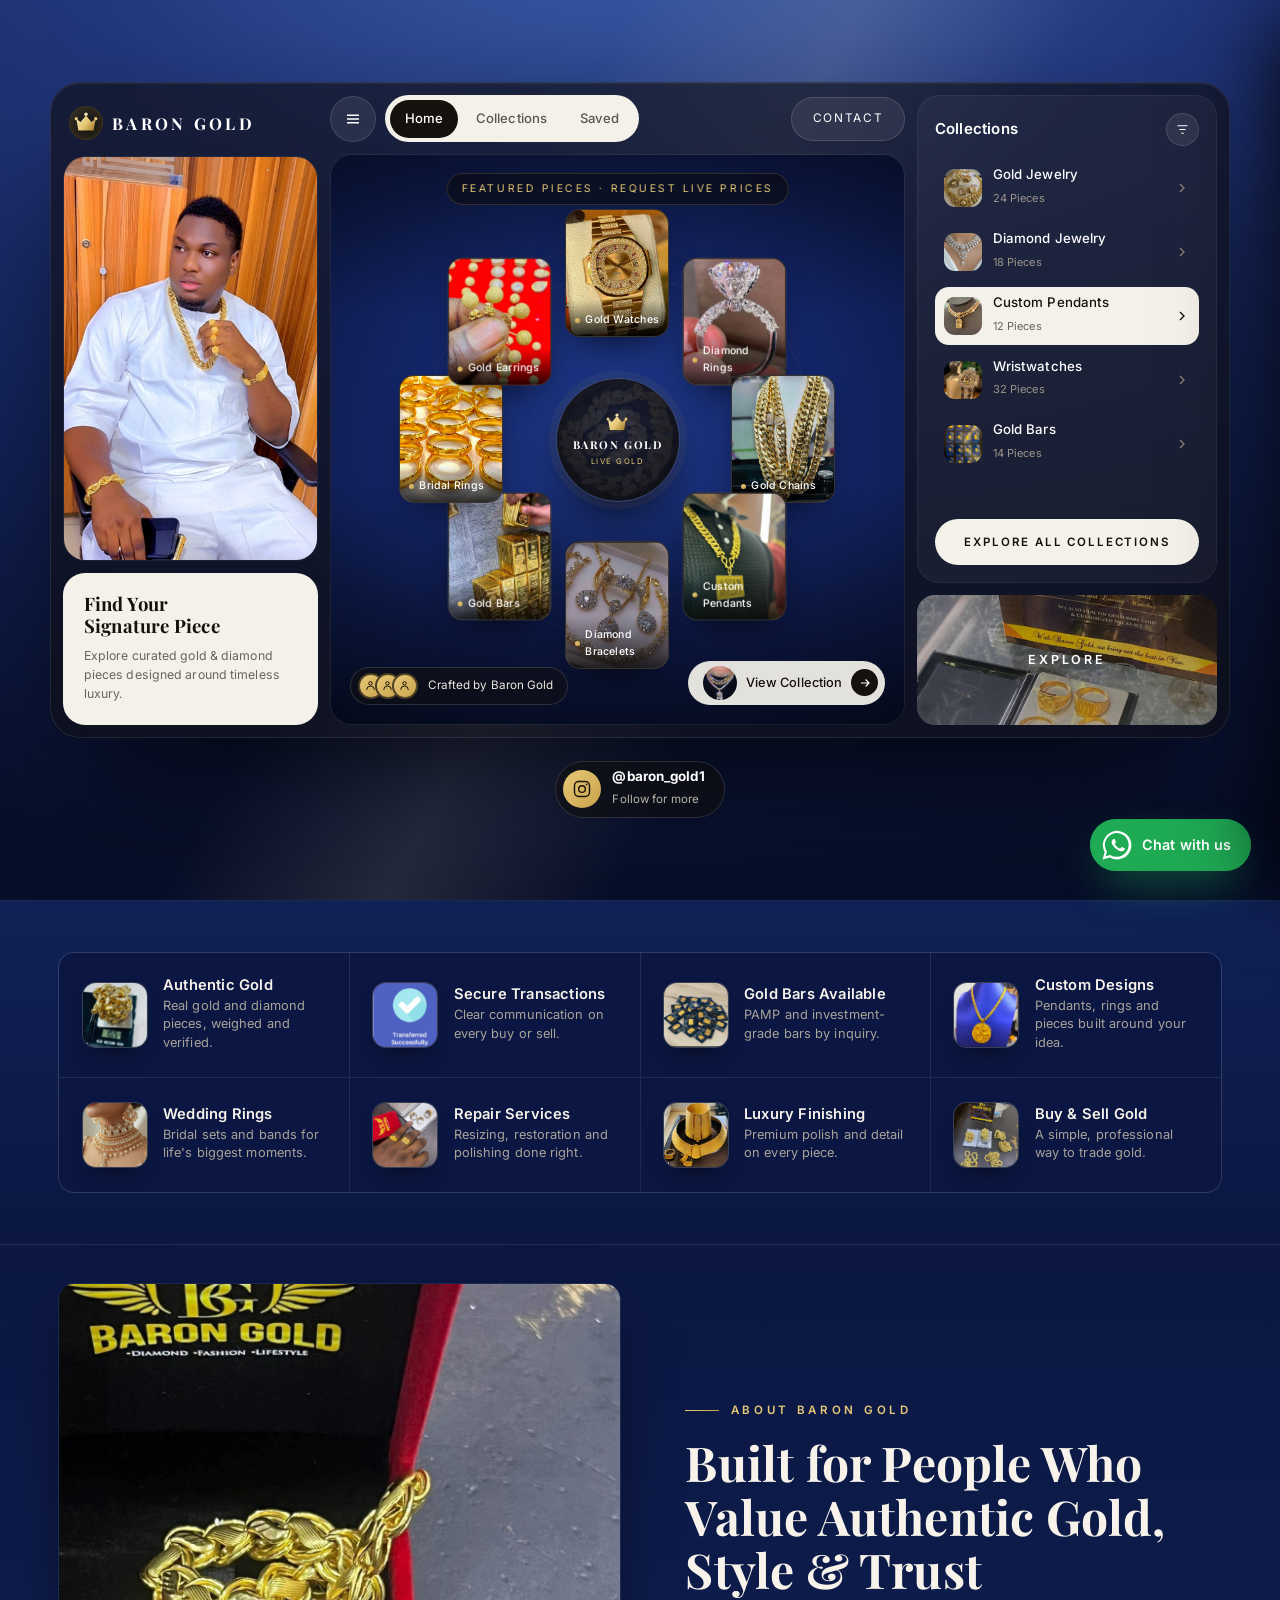
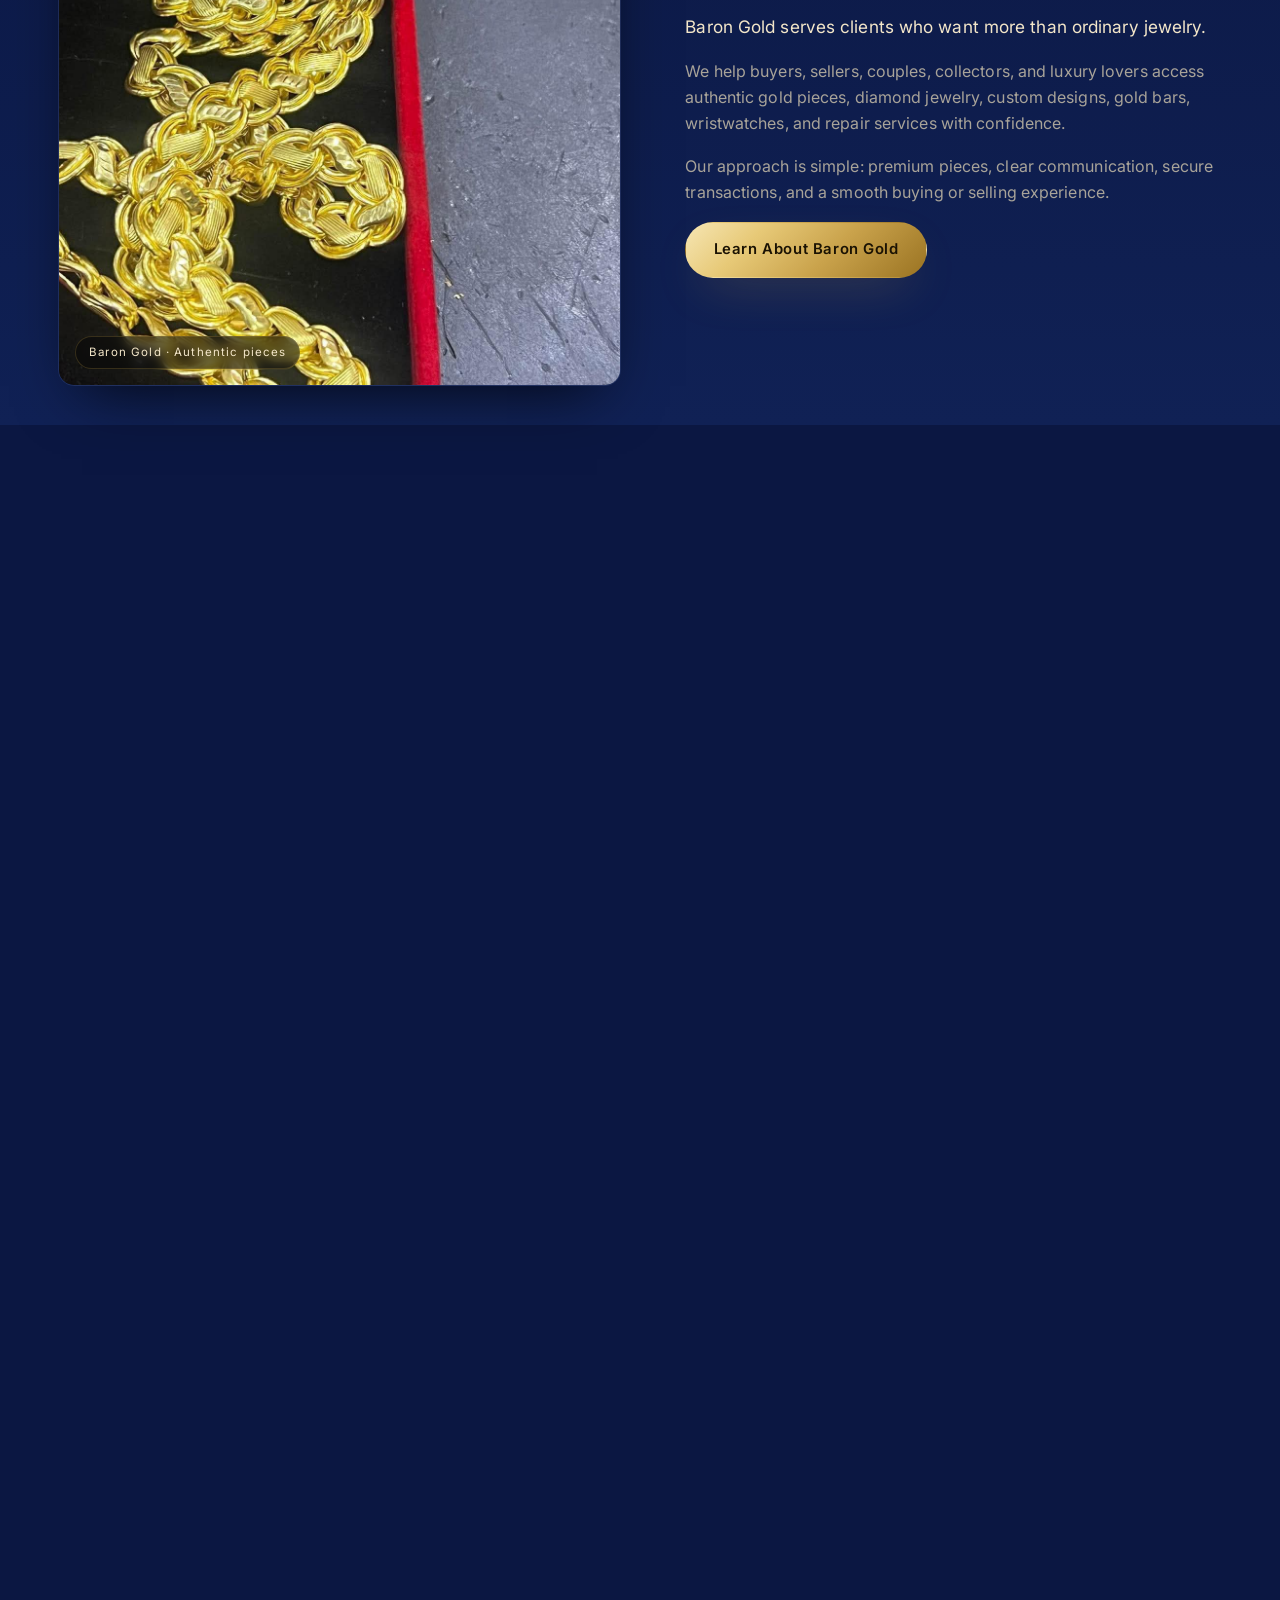
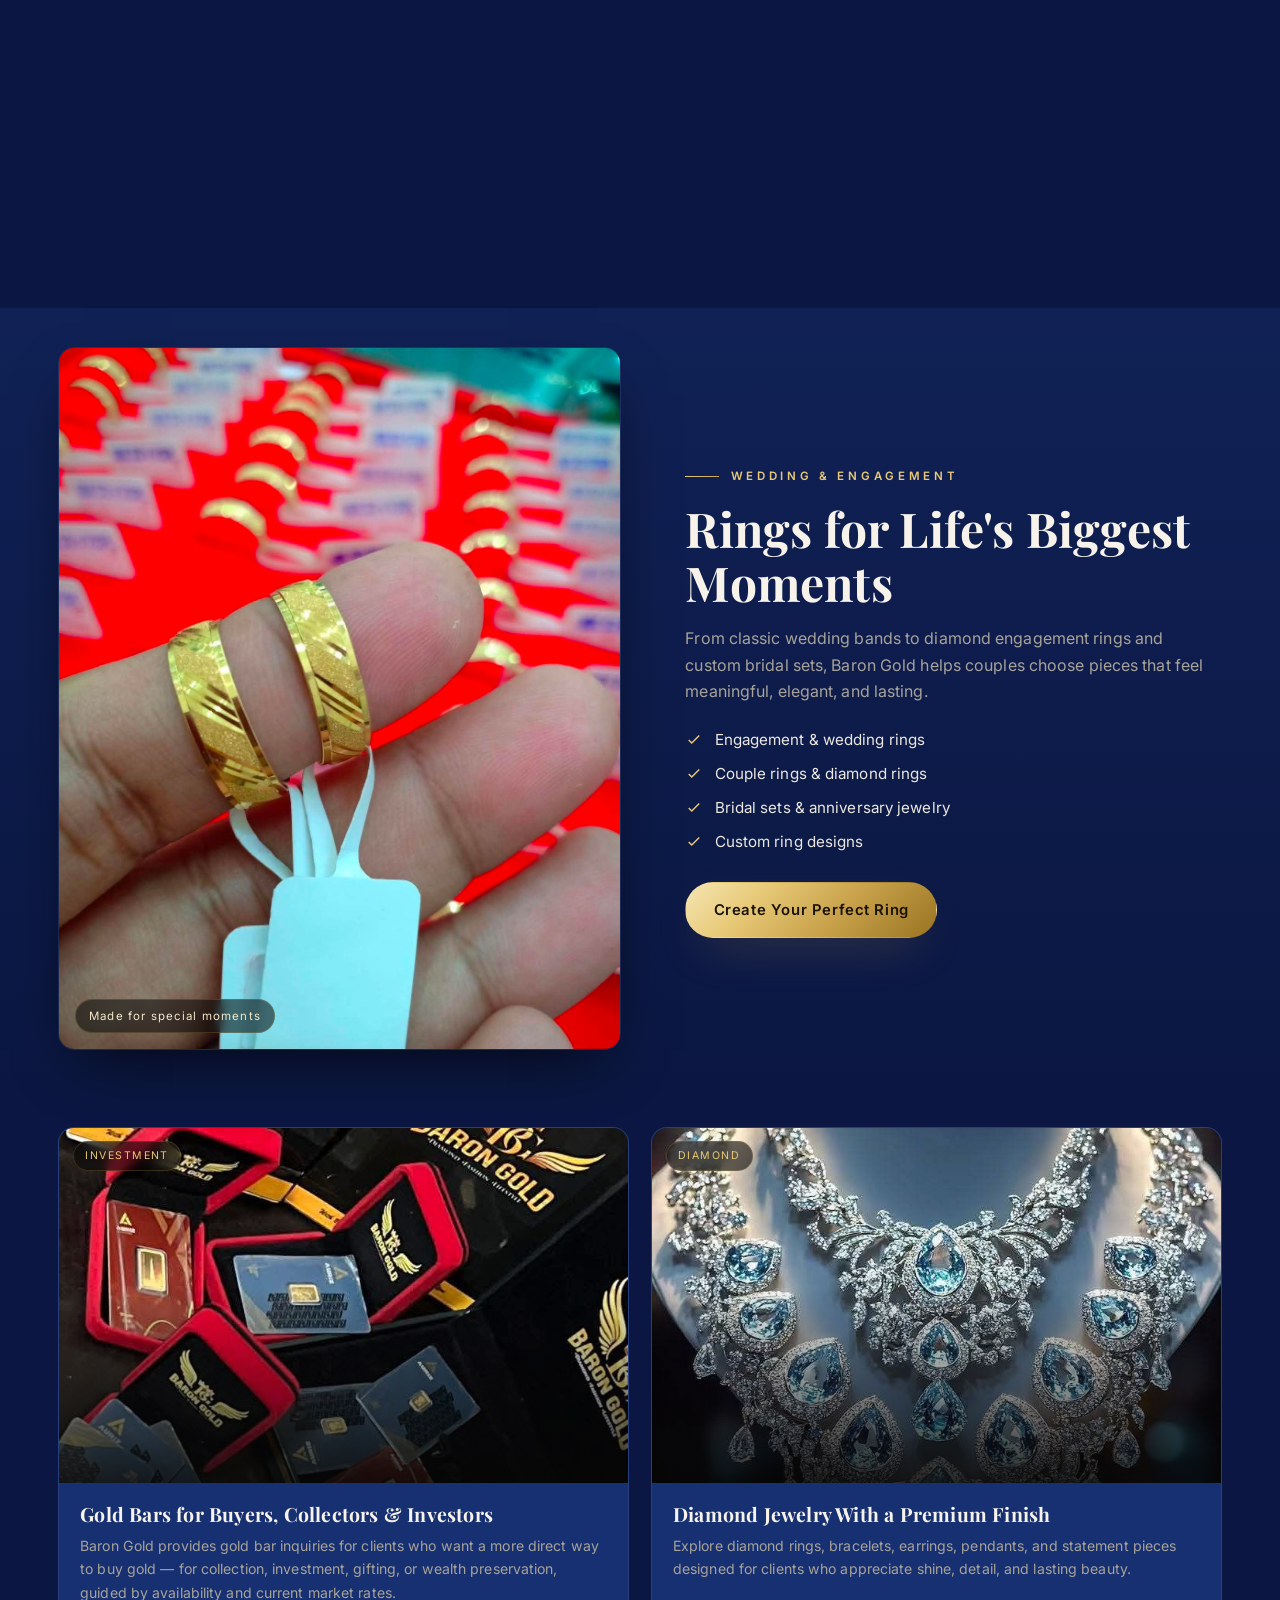
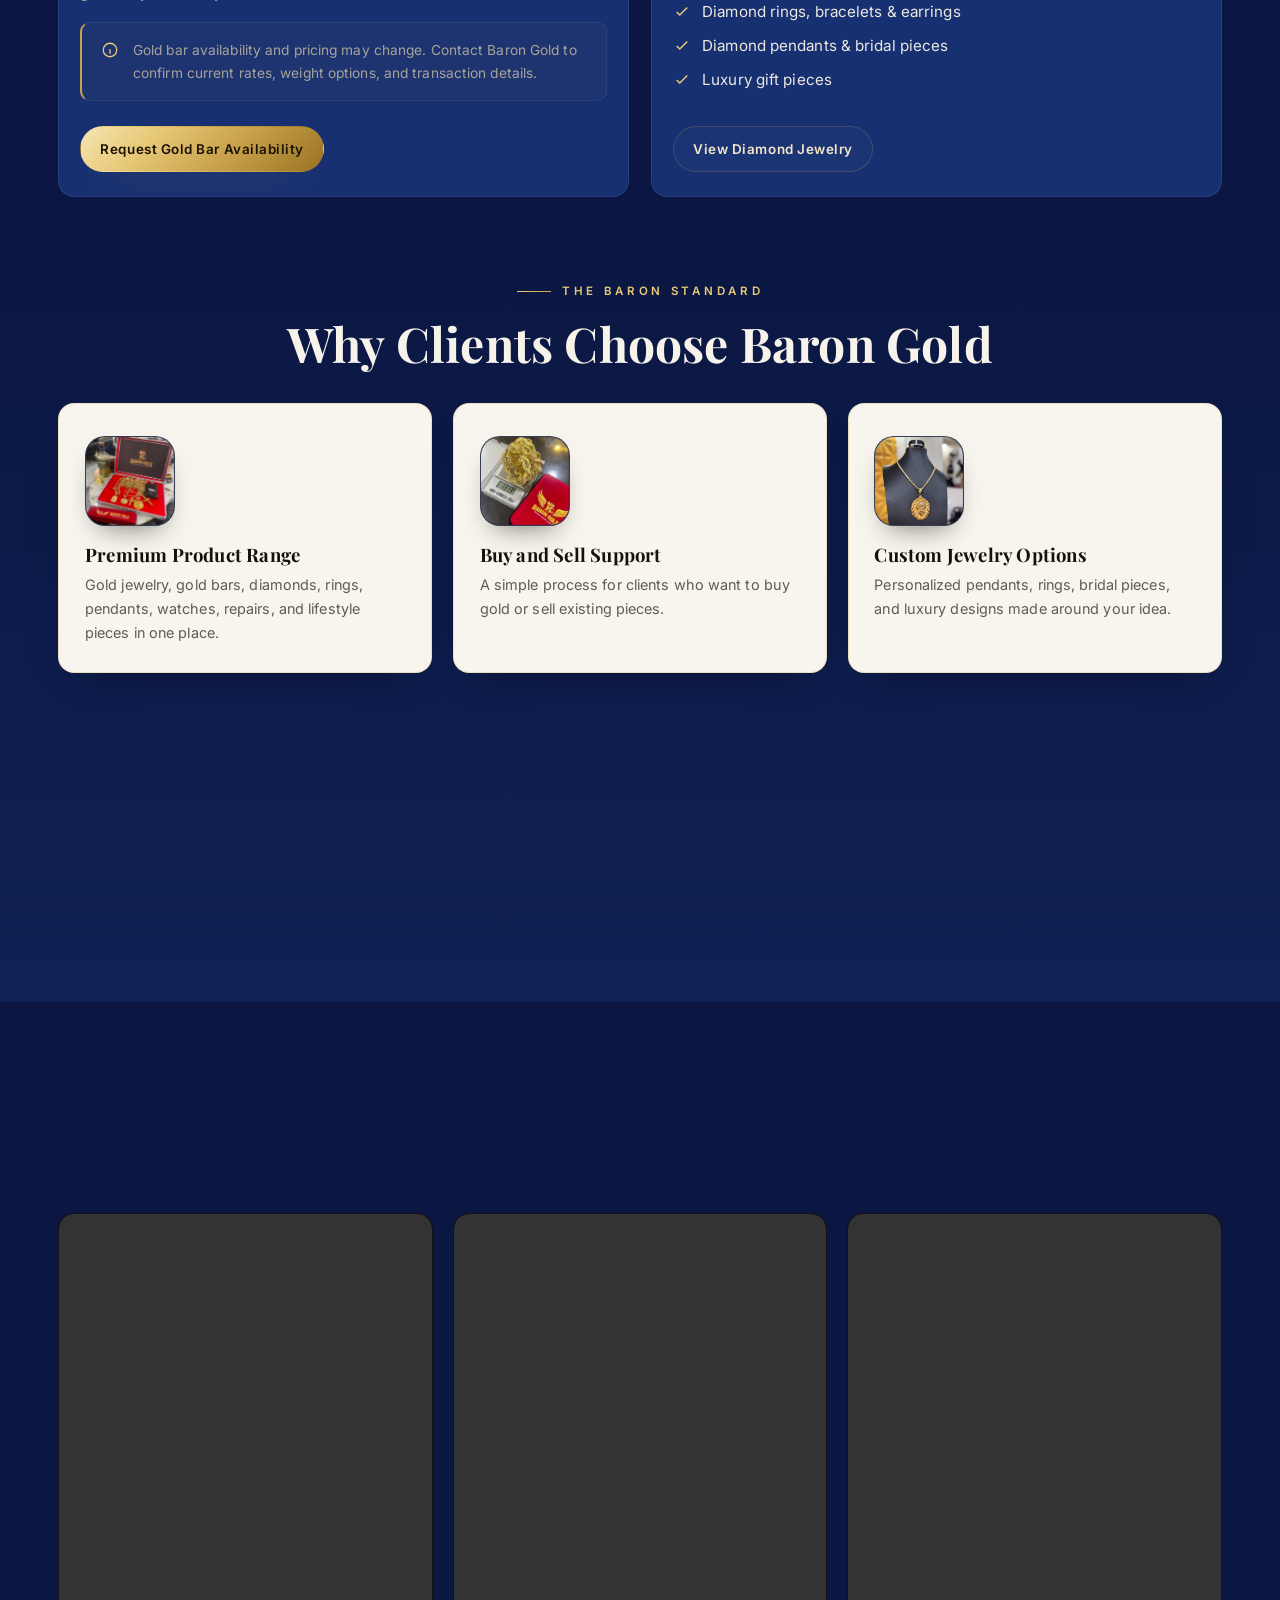
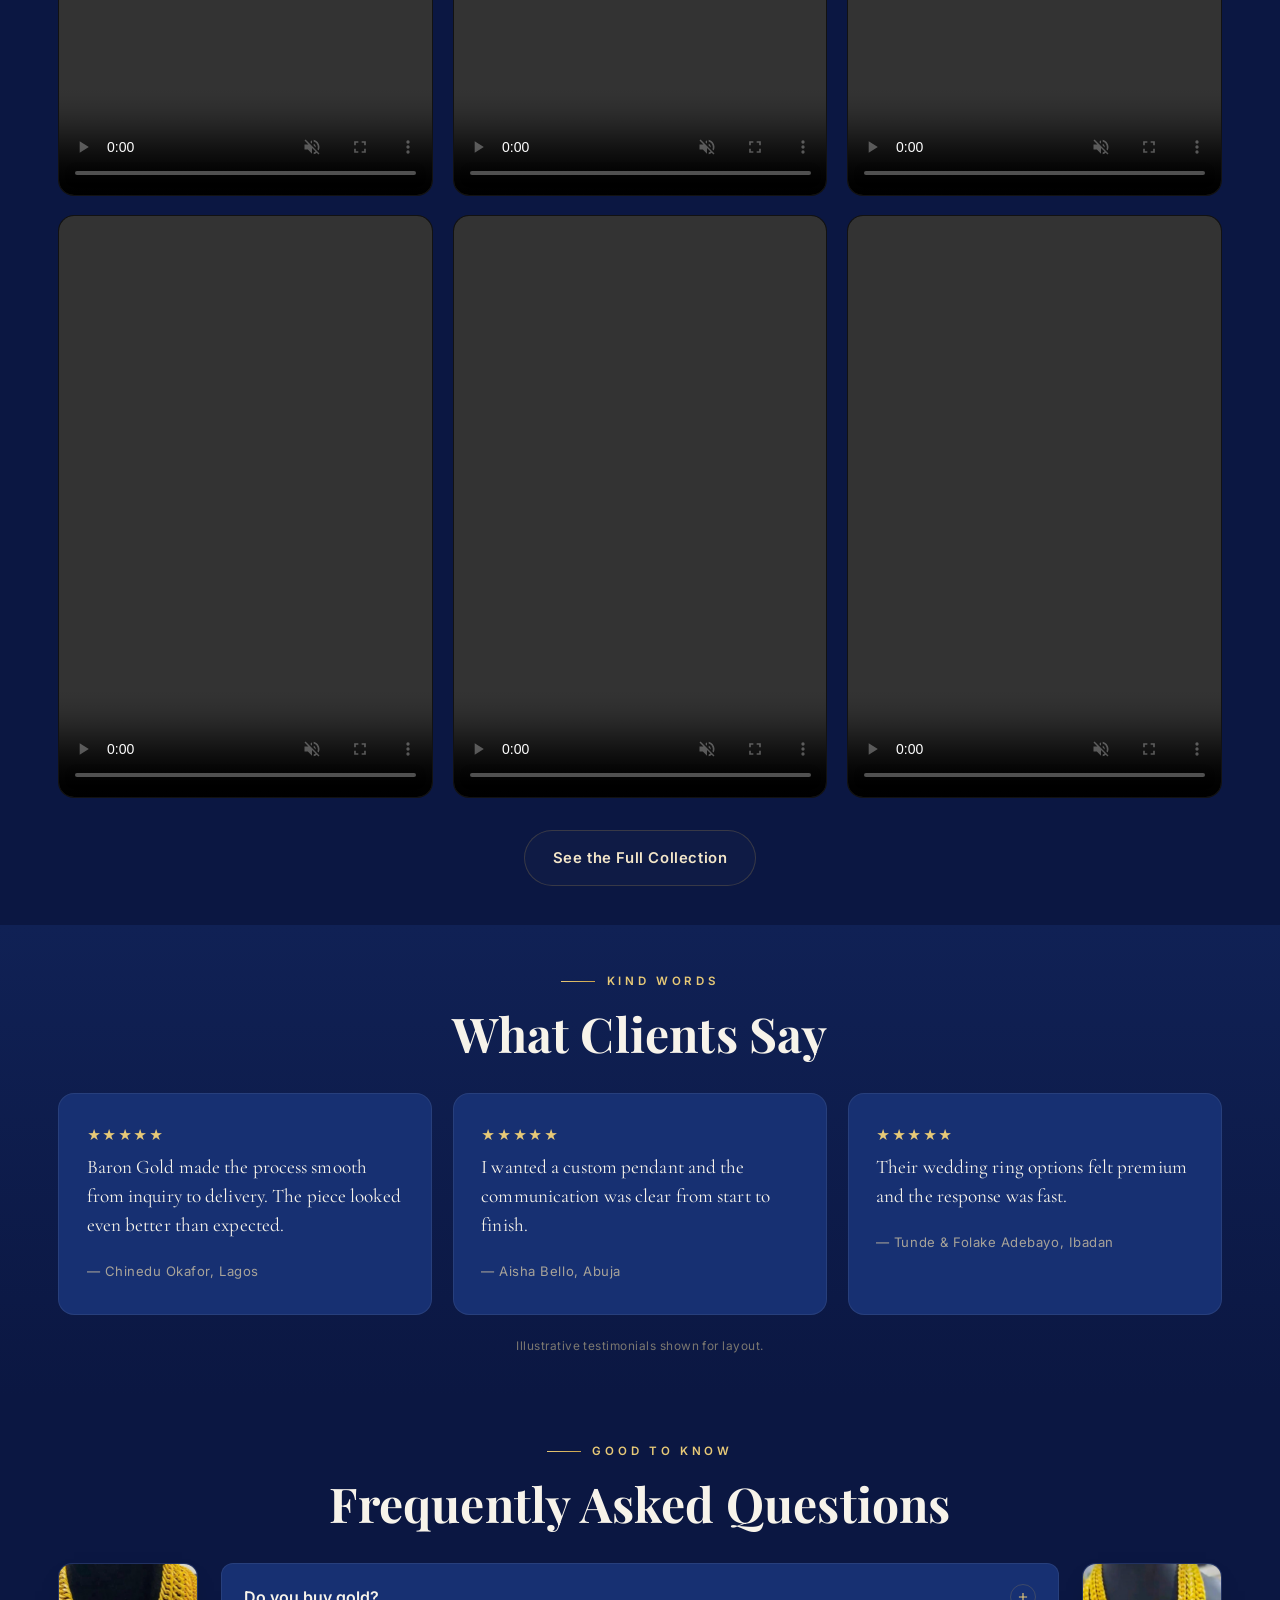
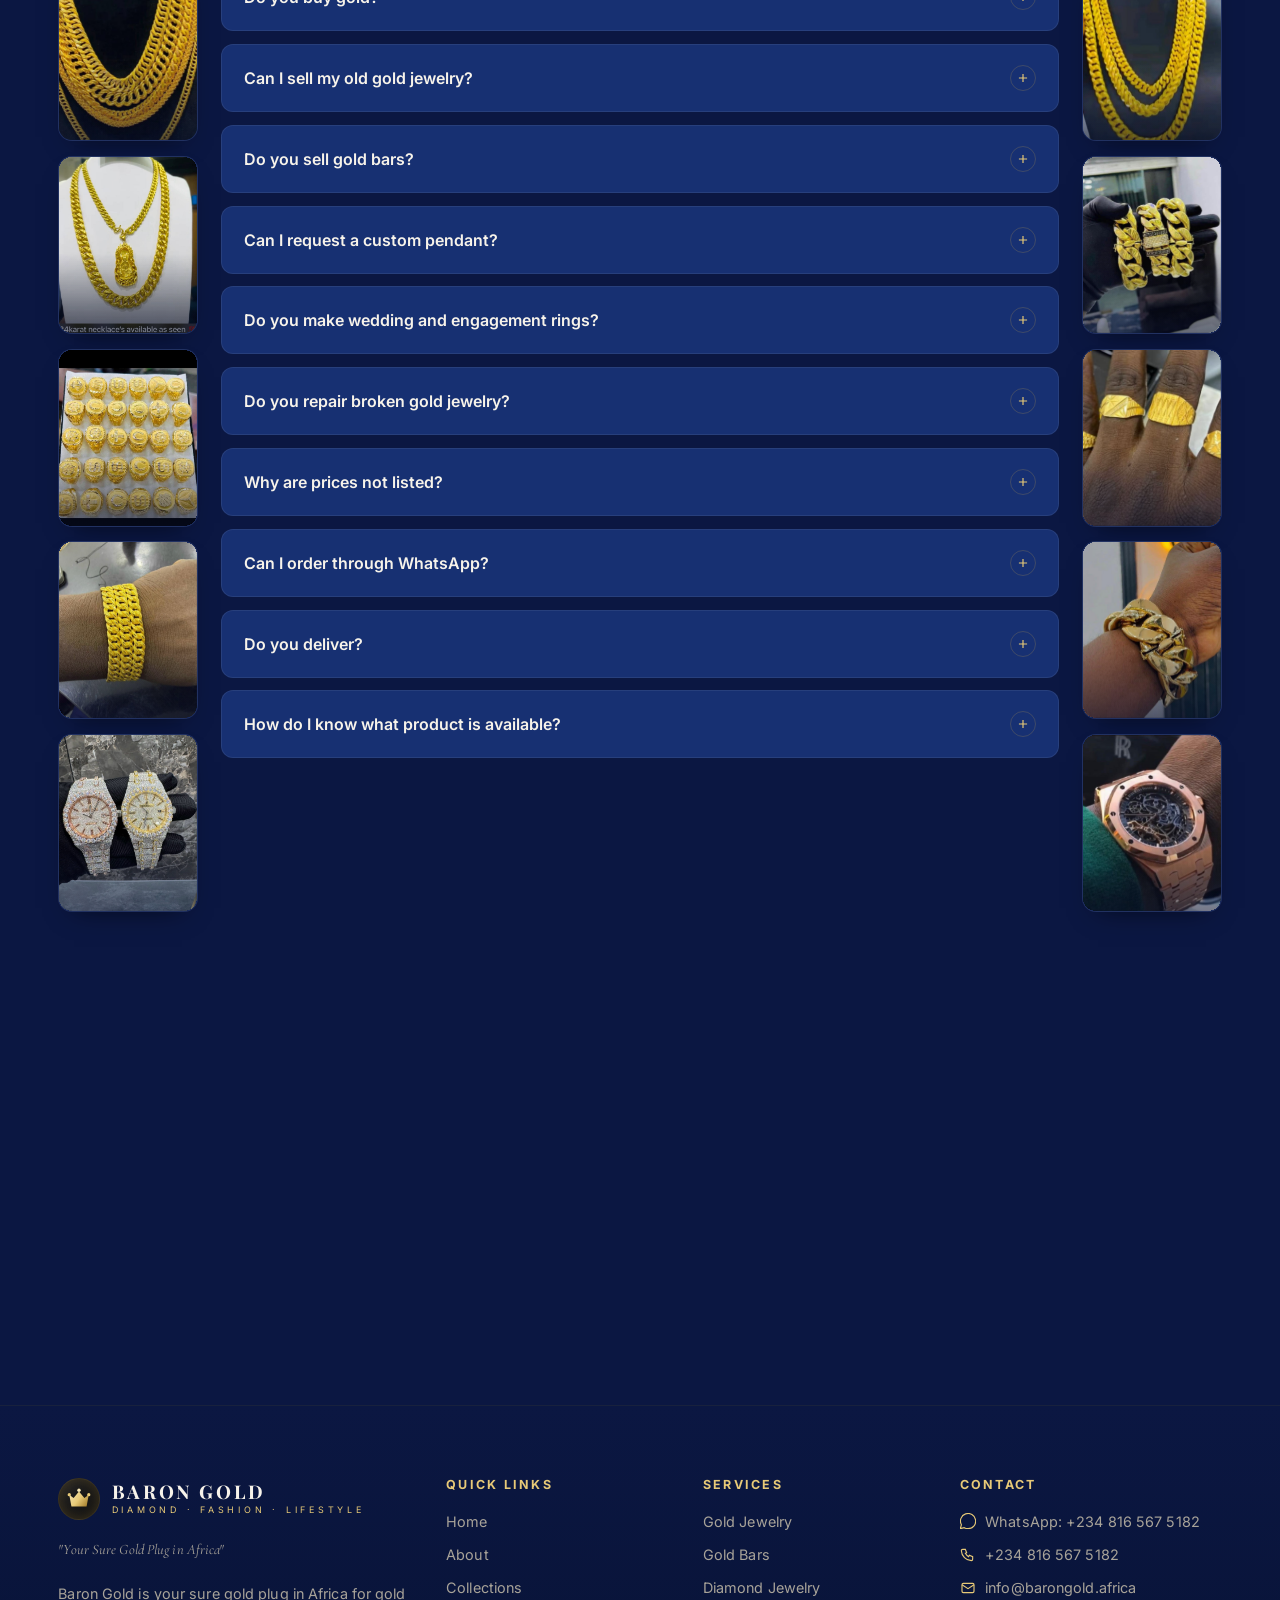
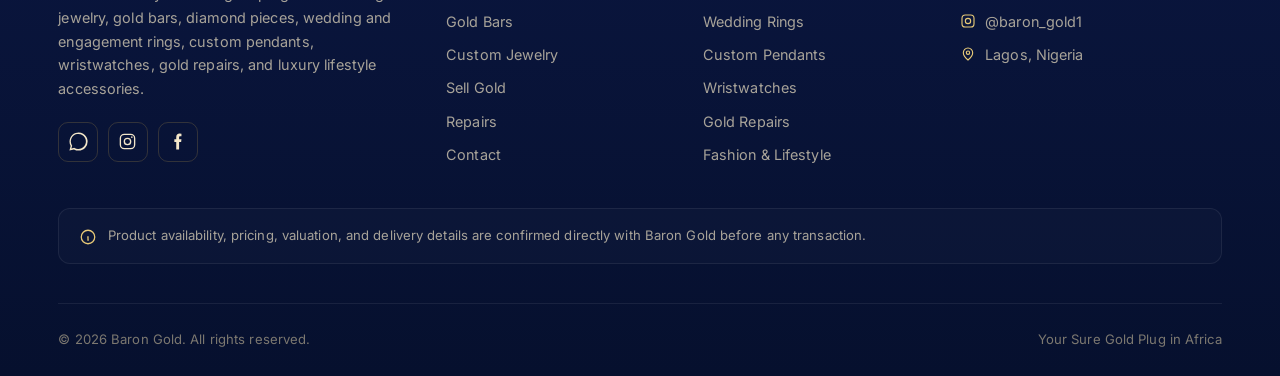
==== commit f4220db9: "Flank FAQ section with photo rails Add two vertical photo columns on each side of the FAQ accordion " ====
--- a/index.html
+++ b/index.html
@@ -427,7 +427,15 @@
       <span class="eyebrow" style="justify-content:center">Good to Know</span>
       <h2 class="section-title">Frequently Asked Questions</h2>
     </div>
-    <div class="faq reveal">
+    <div class="faq-layout reveal">
+      <aside class="faq-rail faq-rail-l" aria-hidden="true">
+        <a href="collections.html#gold-jewelry"><img src="assets/images/faq-chains-layered.jpg" alt=""></a>
+        <a href="collections.html#gold-jewelry"><img src="assets/images/faq-cuban-buddha.jpg" alt=""></a>
+        <a href="collections.html#gold-jewelry"><img src="assets/images/faq-rings-tray.jpg" alt=""></a>
+        <a href="collections.html#gold-jewelry"><img src="assets/images/faq-bracelet-woven.jpg" alt=""></a>
+        <a href="collections.html#watches"><img src="assets/images/faq-ap-iced.jpg" alt=""></a>
+      </aside>
+      <div class="faq">
       <div class="faq-item"><button class="faq-q">Do you buy gold?<span class="fi-icon"><svg viewBox="0 0 24 24" fill="none" stroke="currentColor" stroke-width="2"><path d="M12 5v14M5 12h14"/></svg></span></button><div class="faq-a"><div class="faq-a-inner">Yes. Baron Gold buys gold pieces based on weight, purity, condition, and current market rates. Contact us for a valuation.</div></div></div>
       <div class="faq-item"><button class="faq-q">Can I sell my old gold jewelry?<span class="fi-icon"><svg viewBox="0 0 24 24" fill="none" stroke="currentColor" stroke-width="2"><path d="M12 5v14M5 12h14"/></svg></span></button><div class="faq-a"><div class="faq-a-inner">Yes. You can send details or photos of your gold jewelry and request a valuation.</div></div></div>
       <div class="faq-item"><button class="faq-q">Do you sell gold bars?<span class="fi-icon"><svg viewBox="0 0 24 24" fill="none" stroke="currentColor" stroke-width="2"><path d="M12 5v14M5 12h14"/></svg></span></button><div class="faq-a"><div class="faq-a-inner">Yes. Gold bar availability and prices change, so customers should request current availability and today's rate.</div></div></div>
@@ -438,6 +446,14 @@
       <div class="faq-item"><button class="faq-q">Can I order through WhatsApp?<span class="fi-icon"><svg viewBox="0 0 24 24" fill="none" stroke="currentColor" stroke-width="2"><path d="M12 5v14M5 12h14"/></svg></span></button><div class="faq-a"><div class="faq-a-inner">Yes. Customers can make inquiries, request prices, send custom designs, and start orders through WhatsApp.</div></div></div>
       <div class="faq-item"><button class="faq-q">Do you deliver?<span class="fi-icon"><svg viewBox="0 0 24 24" fill="none" stroke="currentColor" stroke-width="2"><path d="M12 5v14M5 12h14"/></svg></span></button><div class="faq-a"><div class="faq-a-inner">Delivery or pickup details can be confirmed directly with Baron Gold based on your location and order.</div></div></div>
       <div class="faq-item"><button class="faq-q">How do I know what product is available?<span class="fi-icon"><svg viewBox="0 0 24 24" fill="none" stroke="currentColor" stroke-width="2"><path d="M12 5v14M5 12h14"/></svg></span></button><div class="faq-a"><div class="faq-a-inner">Contact Baron Gold through WhatsApp or the inquiry form to confirm current stock and availability.</div></div></div>
+      </div>
+      <aside class="faq-rail faq-rail-r" aria-hidden="true">
+        <a href="collections.html#gold-jewelry"><img src="assets/images/faq-chain-triple.jpg" alt=""></a>
+        <a href="collections.html#gold-jewelry"><img src="assets/images/faq-cuban-gloved.jpg" alt=""></a>
+        <a href="collections.html#gold-jewelry"><img src="assets/images/faq-rings-hand.jpg" alt=""></a>
+        <a href="collections.html#gold-jewelry"><img src="assets/images/faq-cuban-fist.jpg" alt=""></a>
+        <a href="collections.html#watches"><img src="assets/images/faq-ap-rosegold.jpg" alt=""></a>
+      </aside>
     </div>
   </div>
 </section>
--- a/css/styles.css
+++ b/css/styles.css
@@ -372,6 +372,25 @@
    FAQ ACCORDION
    ============================================================ */
 .faq{max-width:860px;margin-inline:auto}
+
+/* FAQ with photo rails on each side */
+.faq-layout{display:grid;grid-template-columns:minmax(140px,1fr) minmax(0,860px) minmax(140px,1fr);gap:1.4rem;align-items:stretch}
+.faq-layout .faq{margin:0}
+.faq-rail{display:flex;flex-direction:column;gap:.9rem;min-width:0}
+.faq-rail a{flex:1;display:block;border-radius:14px;overflow:hidden;border:1px solid var(--line-soft);background:var(--bg-2);box-shadow:0 12px 26px -16px rgba(0,0,0,.7);position:relative;transition:transform .5s var(--ease),border-color .4s,box-shadow .4s;min-height:0}
+.faq-rail a:hover{transform:translateY(-3px);border-color:var(--gold-2);box-shadow:0 18px 36px -14px rgba(0,0,0,.8)}
+.faq-rail img{width:100%;height:100%;object-fit:cover;display:block;will-change:transform;animation:faq-kb 18s ease-in-out infinite alternate}
+.faq-rail a:nth-child(2) img{animation-delay:-4s}
+.faq-rail a:nth-child(3) img{animation-delay:-8s}
+.faq-rail a:nth-child(4) img{animation-delay:-12s}
+.faq-rail-r a:nth-child(1) img{animation-delay:-2s}
+.faq-rail-r a:nth-child(2) img{animation-delay:-6s}
+.faq-rail-r a:nth-child(3) img{animation-delay:-10s}
+.faq-rail-r a:nth-child(4) img{animation-delay:-14s}
+.faq-rail a::after{content:"";position:absolute;inset:0;background:linear-gradient(180deg,transparent 55%,rgba(8,15,42,.55));pointer-events:none}
+@keyframes faq-kb{from{transform:scale(1.04)}to{transform:scale(1.18) translate(-3%,2%)}}
+@media (max-width:980px){.faq-layout{grid-template-columns:1fr;gap:0}.faq-rail{display:none}}
+@media (prefers-reduced-motion:reduce){.faq-rail img{animation:none}}
 .faq-item{border:1px solid var(--line-soft);border-radius:12px;margin-bottom:.8rem;background:var(--panel);overflow:hidden;transition:border-color .3s}
 .faq-item.open{border-color:var(--line)}
 .faq-q{width:100%;display:flex;justify-content:space-between;align-items:center;gap:1rem;text-align:left;padding:1.25rem 1.4rem;font-size:1rem;font-weight:600;color:var(--ivory)}
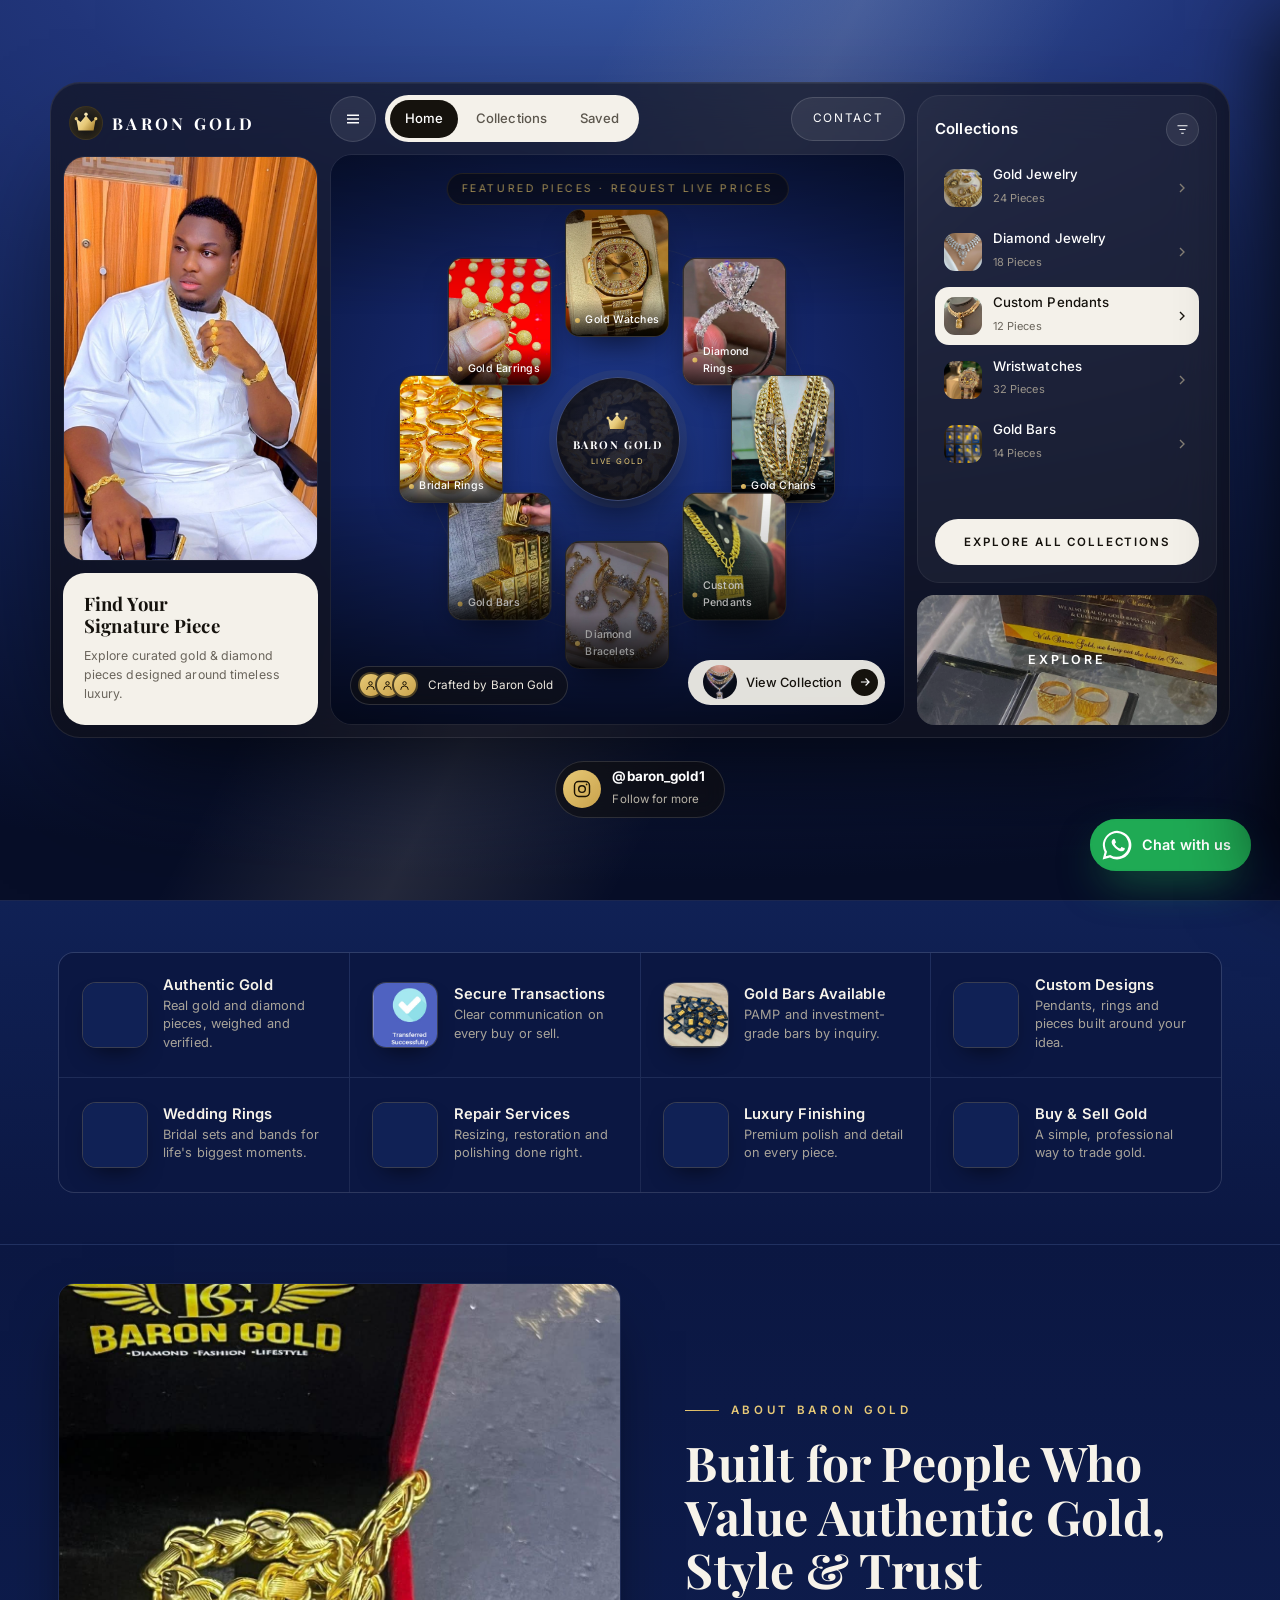
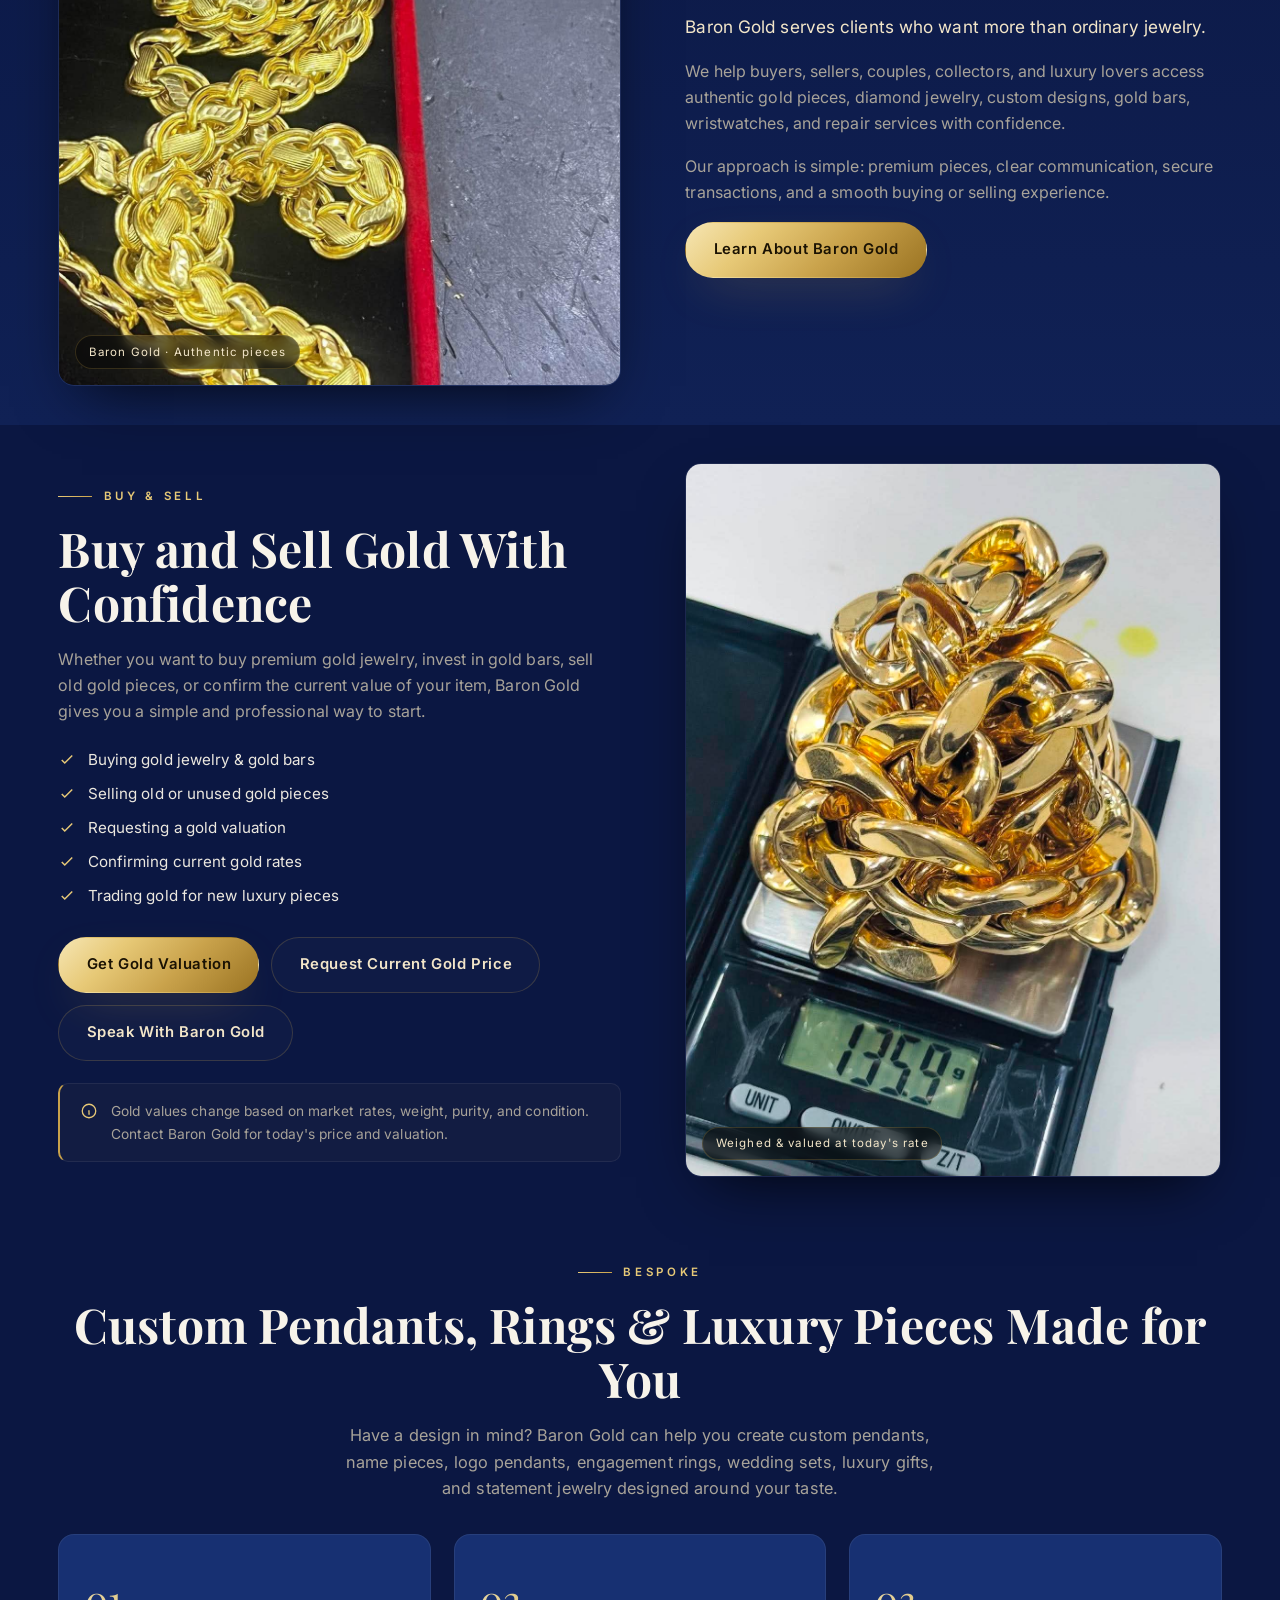
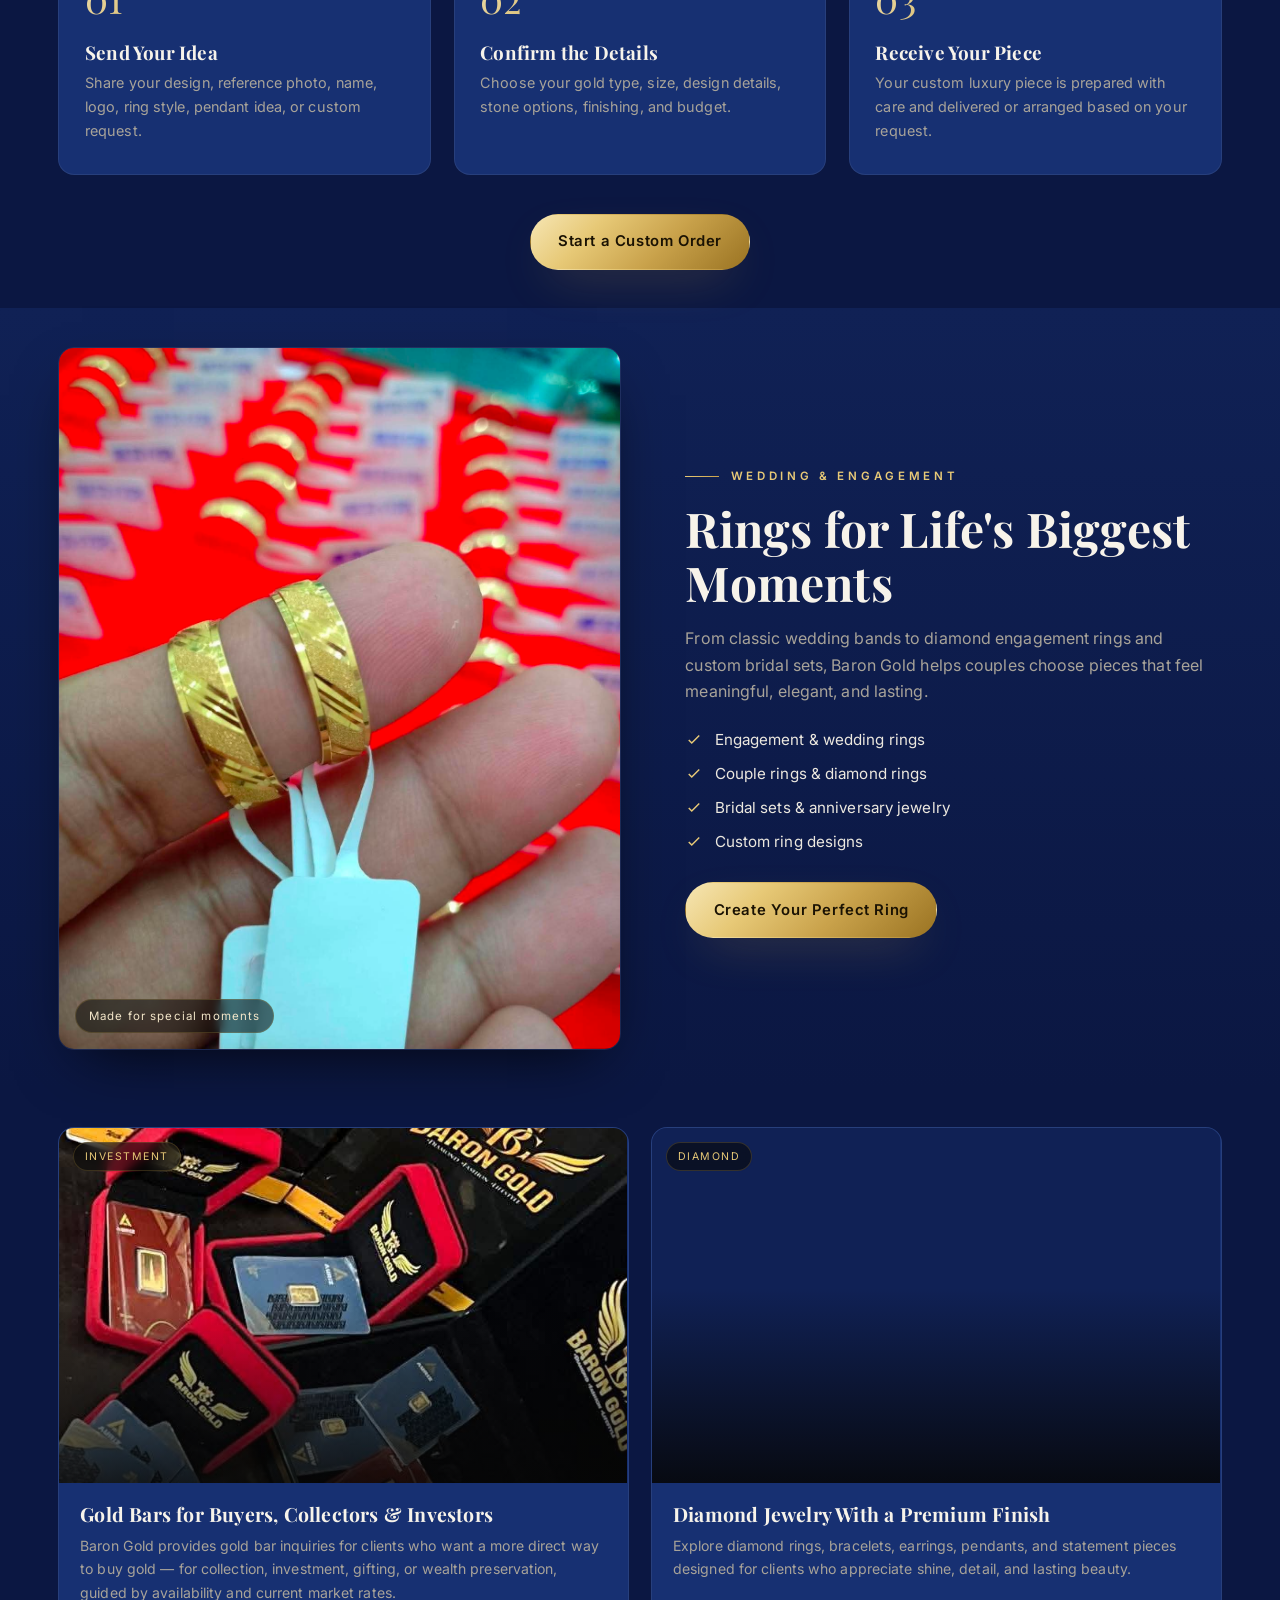
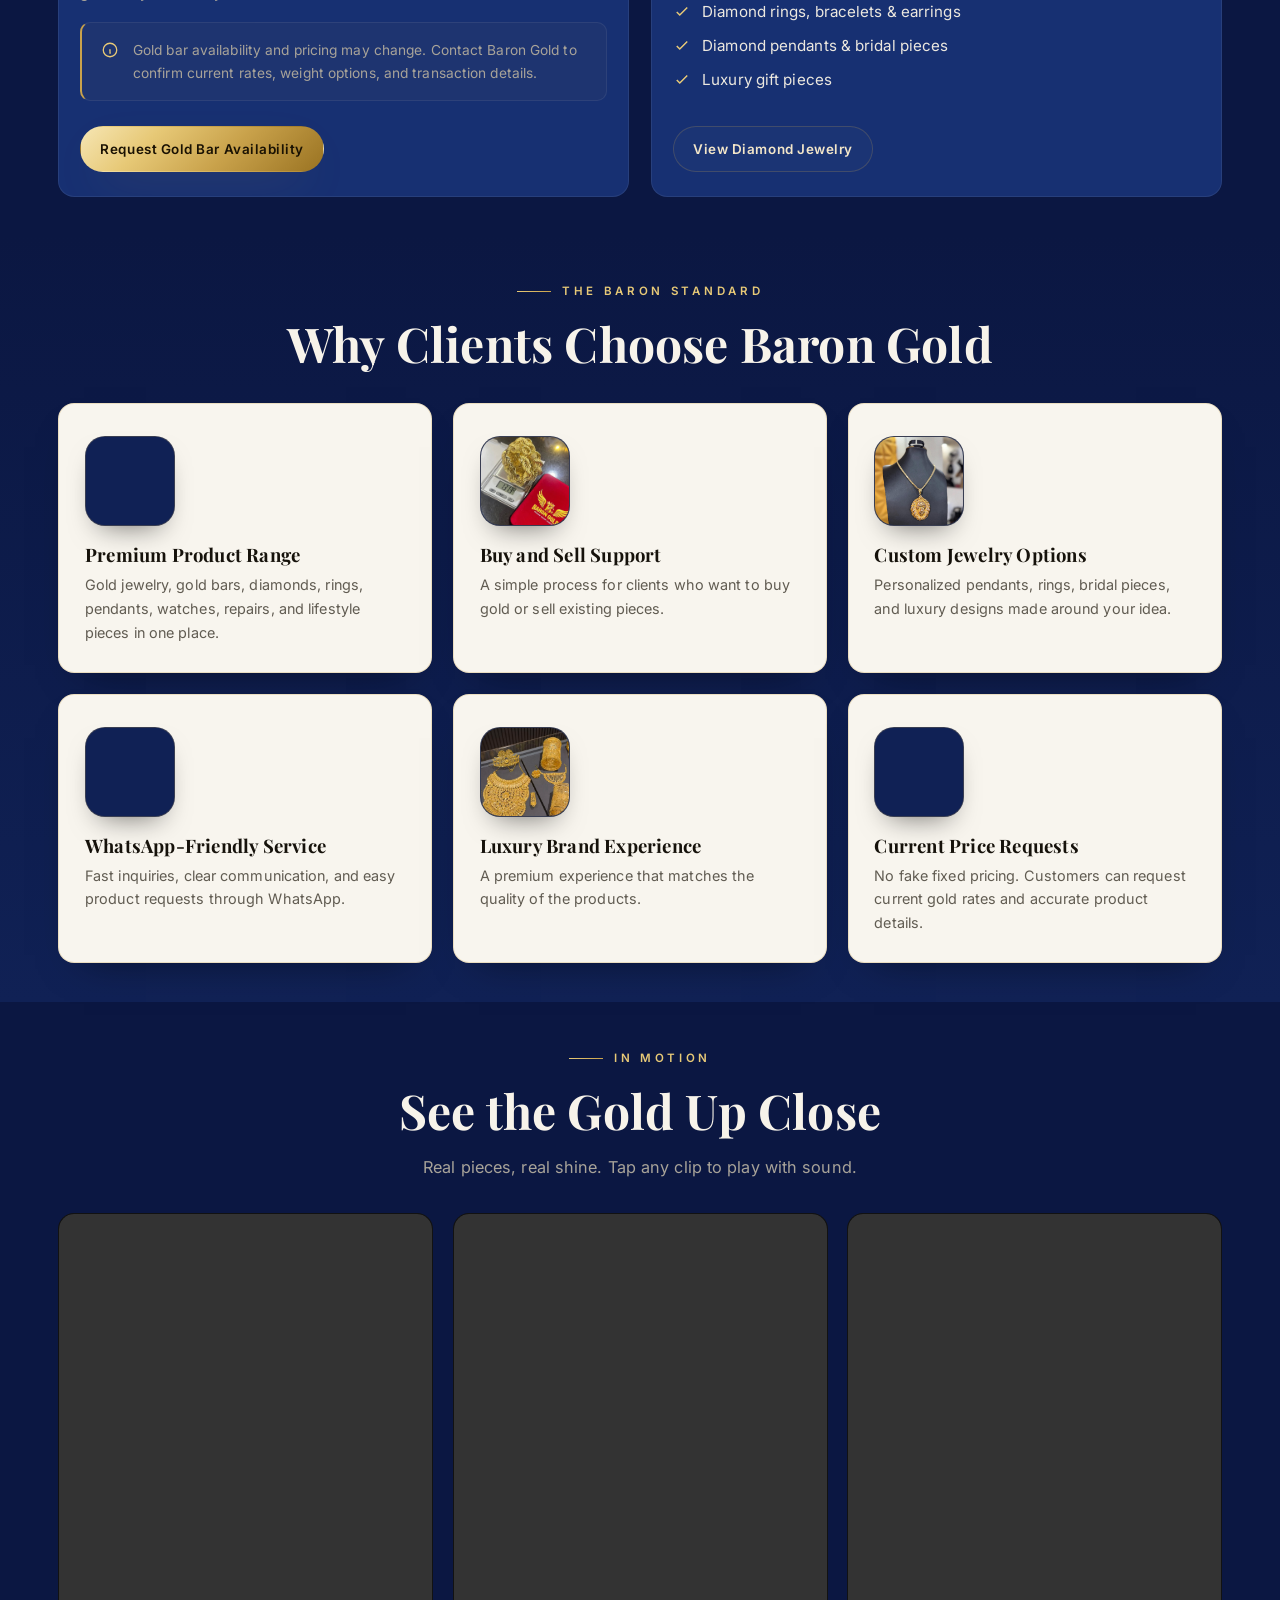
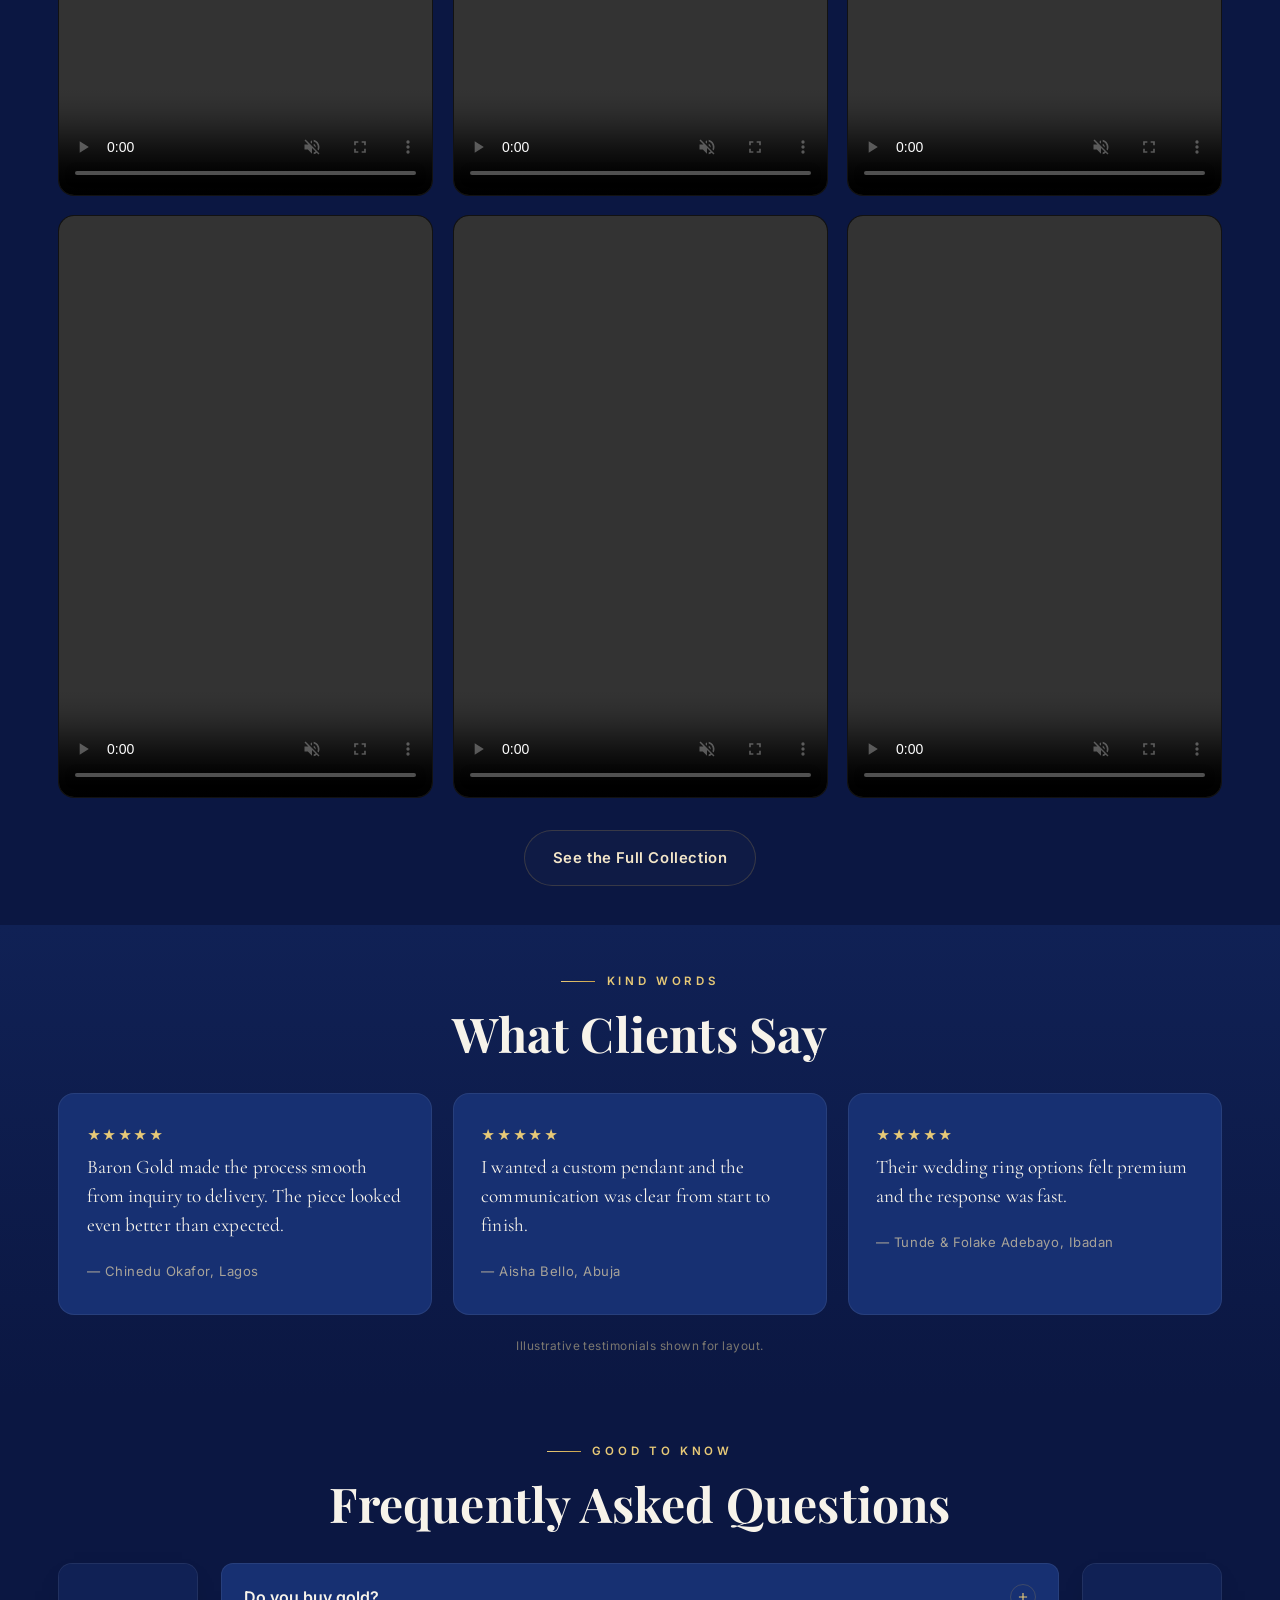
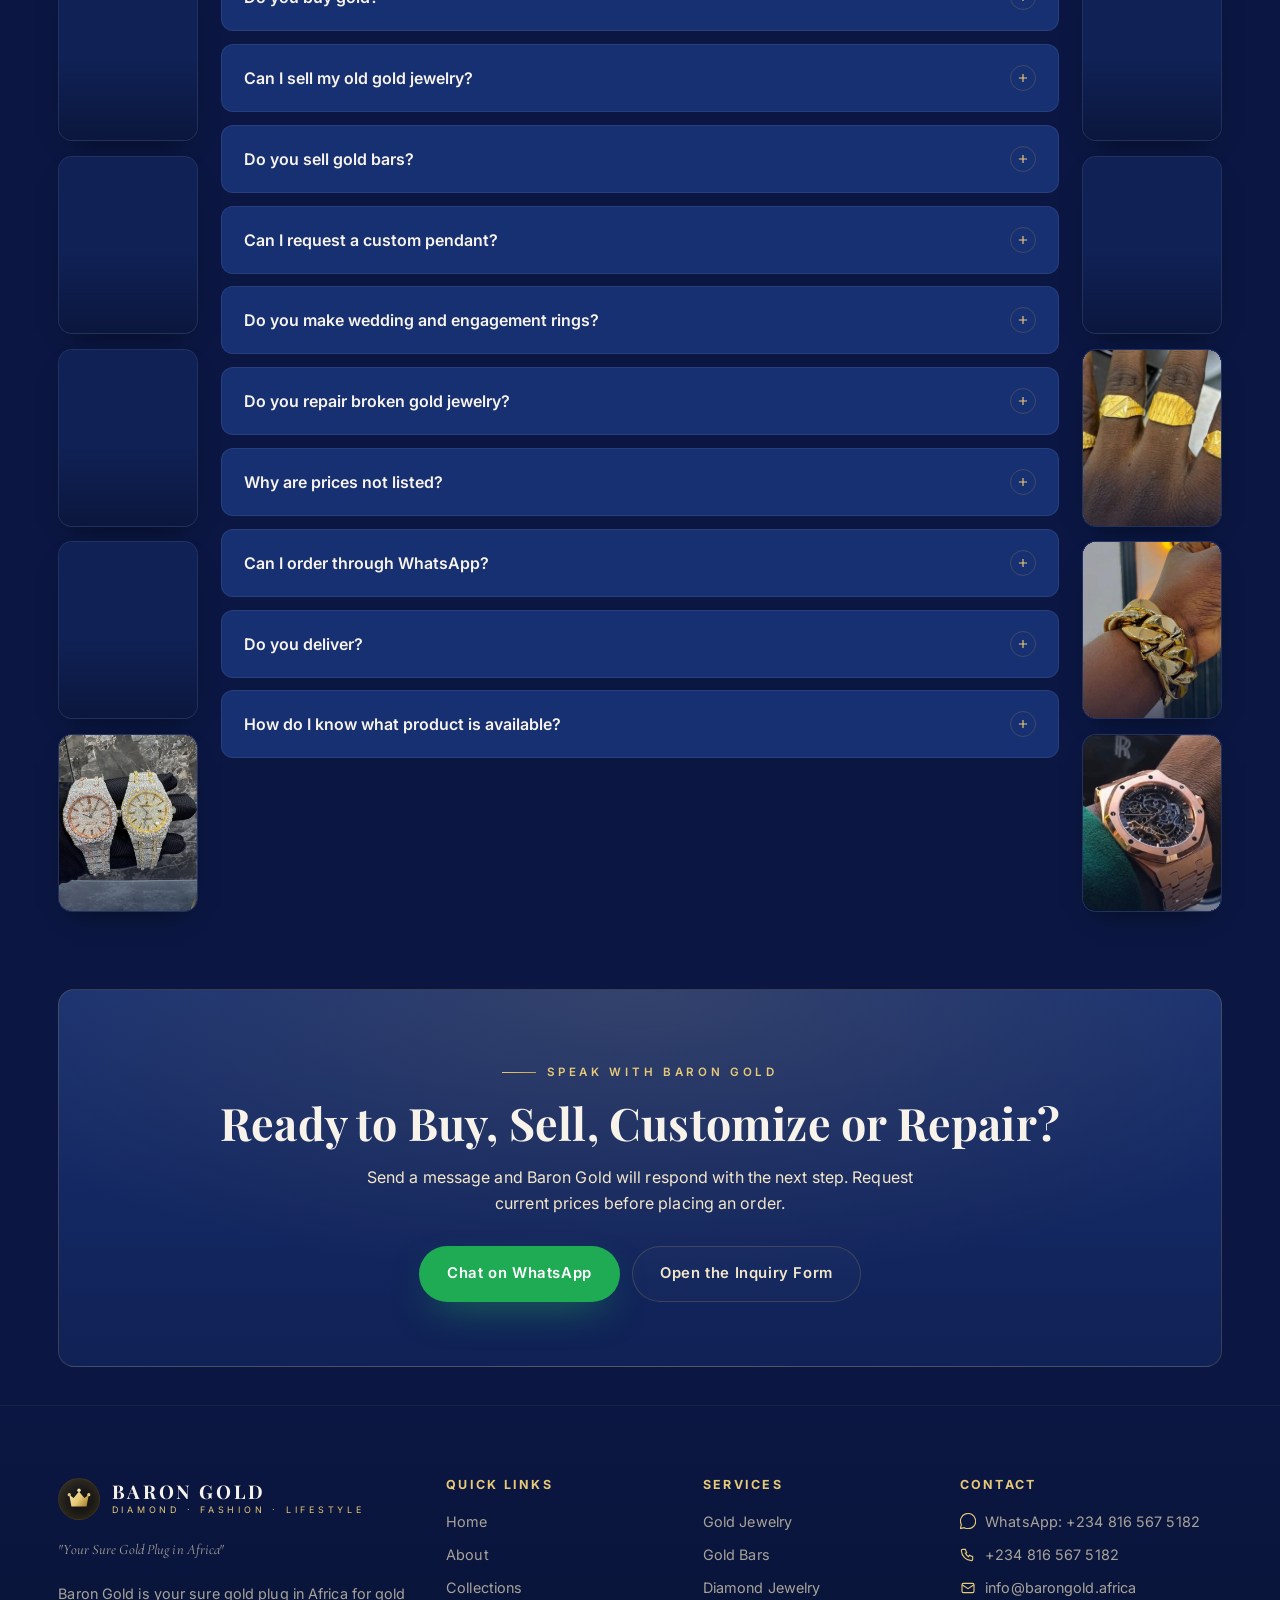
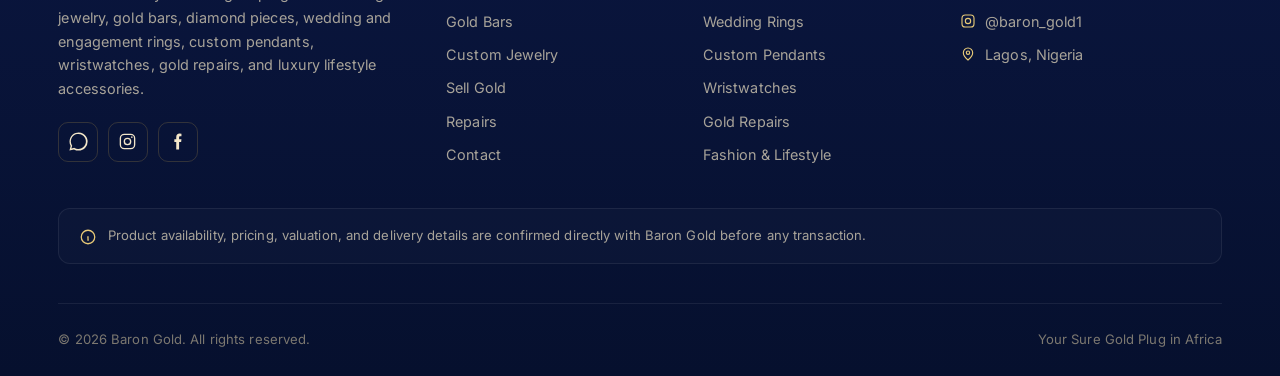
==== commit 3f319d95: "SEO, mobile polish and lazy-loading across the site Add canonical URLs, Open Graph, Twitter Card and" ====
--- a/index.html
+++ b/index.html
@@ -2,18 +2,104 @@
 <html lang="en">
 <head>
 <meta charset="UTF-8" />
-<meta name="viewport" content="width=device-width, initial-scale=1.0" />
+<meta name="viewport" content="width=device-width, initial-scale=1.0, viewport-fit=cover" />
 <title>Baron Gold | Gold Jewelry, Gold Bars, Diamond Jewelry &amp; Custom Pendants</title>
 <meta name="description" content="Buy and sell gold jewelry, gold bars, diamond pieces, wedding rings, engagement rings, custom pendants, wristwatches, and luxury lifestyle accessories with Baron Gold — your sure gold plug in Africa." />
-<meta name="theme-color" content="#070707" />
+<meta name="theme-color" content="#0b1742" />
+<link rel="canonical" href="https://zaddyjohn-cyber.github.io/barongold/" />
+<link rel="icon" type="image/svg+xml" href="favicon.svg" />
+<meta name="robots" content="index,follow,max-image-preview:large" />
+<meta name="format-detection" content="telephone=no" />
+<meta name="author" content="Baron Gold" />
+<meta name="keywords" content="Baron Gold, gold jewelry, buy gold, sell gold, gold bars, diamond jewelry, wedding rings, engagement rings, custom gold pendants, luxury wristwatches, gold repairs, gold buyer Africa, gold seller Nigeria, Lagos jeweler" />
+<meta property="og:type" content="website" />
+<meta property="og:site_name" content="Baron Gold" />
+<meta property="og:locale" content="en_US" />
+<meta property="og:url" content="https://zaddyjohn-cyber.github.io/barongold/" />
 <meta property="og:title" content="Baron Gold | Your Sure Gold Plug in Africa" />
 <meta property="og:description" content="Authentic gold jewelry, gold bars, diamond pieces, custom pendants, wedding rings and luxury lifestyle accessories. Buy, sell, customize and repair with confidence." />
-<meta property="og:type" content="website" />
-<meta property="og:image" content="assets/images/cuban-iced-coal.jpg" />
+<meta property="og:image" content="https://zaddyjohn-cyber.github.io/barongold/assets/images/cuban-iced-coal.jpg" />
+<meta property="og:image:width" content="1080" />
+<meta property="og:image:height" content="1350" />
+<meta name="twitter:card" content="summary_large_image" />
+<meta name="twitter:title" content="Baron Gold | Your Sure Gold Plug in Africa" />
+<meta name="twitter:description" content="Authentic gold jewelry, gold bars, diamond pieces, custom pendants, wedding rings and luxury lifestyle accessories. Buy, sell, customize and repair with confidence." />
+<meta name="twitter:image" content="https://zaddyjohn-cyber.github.io/barongold/assets/images/cuban-iced-coal.jpg" />
+
+
+
 <link rel="preconnect" href="https://fonts.googleapis.com" />
 <link rel="preconnect" href="https://fonts.gstatic.com" crossorigin />
 <link href="https://fonts.googleapis.com/css2?family=Playfair+Display:wght@500;600;700;800&family=Cormorant+Garamond:ital,wght@0,500;0,600;1,500&family=Inter:wght@400;500;600&display=swap" rel="stylesheet" />
 <link rel="stylesheet" href="css/styles.css" />
+<link rel="preload" as="image" href="assets/images/cuban-iced-coal.jpg" fetchpriority="high" />
+<script type="application/ld+json">
+{
+  "@context": "https://schema.org",
+  "@graph": [
+    {
+      "@type": "Organization",
+      "@id": "https://zaddyjohn-cyber.github.io/barongold/#org",
+      "name": "Baron Gold",
+      "alternateName": "Baron Gold Jewelry",
+      "url": "https://zaddyjohn-cyber.github.io/barongold/",
+      "logo": "https://zaddyjohn-cyber.github.io/barongold/favicon.svg",
+      "description": "Premium gold, jewelry, diamond and lifestyle brand. Buy and sell gold jewelry, gold bars, diamond pieces, wedding and engagement rings, custom pendants, wristwatches and luxury accessories.",
+      "slogan": "Your Sure Gold Plug in Africa",
+      "sameAs": [
+        "https://wa.me/2348165675182",
+        "https://instagram.com/baron_gold1"
+      ],
+      "contactPoint": {
+        "@type": "ContactPoint",
+        "telephone": "+234-816-567-5182",
+        "contactType": "customer service",
+        "areaServed": ["NG","Africa"],
+        "availableLanguage": ["English"]
+      }
+    },
+    {
+      "@type": "JewelryStore",
+      "@id": "https://zaddyjohn-cyber.github.io/barongold/#store",
+      "name": "Baron Gold",
+      "image": "https://zaddyjohn-cyber.github.io/barongold/assets/images/cuban-iced-coal.jpg",
+      "url": "https://zaddyjohn-cyber.github.io/barongold/",
+      "telephone": "+234-816-567-5182",
+      "priceRange": "$$",
+      "currenciesAccepted": "NGN, USD",
+      "address": {
+        "@type": "PostalAddress",
+        "addressLocality": "Lagos",
+        "addressCountry": "NG"
+      },
+      "areaServed": "Africa",
+      "slogan": "Your Sure Gold Plug in Africa"
+    },
+    {
+      "@type": "WebSite",
+      "@id": "https://zaddyjohn-cyber.github.io/barongold/#website",
+      "name": "Baron Gold",
+      "url": "https://zaddyjohn-cyber.github.io/barongold/",
+      "inLanguage": "en"
+    },
+    {
+      "@type": "FAQPage",
+      "mainEntity": [
+        {"@type":"Question","name":"Do you buy gold?","acceptedAnswer":{"@type":"Answer","text":"Yes. Baron Gold buys gold pieces based on weight, purity, condition, and current market rates. Contact us for a valuation."}},
+        {"@type":"Question","name":"Can I sell my old gold jewelry?","acceptedAnswer":{"@type":"Answer","text":"Yes. You can send details or photos of your gold jewelry and request a valuation."}},
+        {"@type":"Question","name":"Do you sell gold bars?","acceptedAnswer":{"@type":"Answer","text":"Yes. Gold bar availability and prices change, so customers should request current availability and today's rate."}},
+        {"@type":"Question","name":"Can I request a custom pendant?","acceptedAnswer":{"@type":"Answer","text":"Yes. You can request custom name pendants, logo pendants, initials, luxury gifts, and other personalized designs."}},
+        {"@type":"Question","name":"Do you make wedding and engagement rings?","acceptedAnswer":{"@type":"Answer","text":"Yes. Baron Gold offers wedding rings, engagement rings, diamond rings, bridal sets, and custom couple rings."}},
+        {"@type":"Question","name":"Do you repair broken gold jewelry?","acceptedAnswer":{"@type":"Answer","text":"Yes. Repair services may include broken chains, ring resizing, pendant repairs, polishing, stone setting, and restoration."}},
+        {"@type":"Question","name":"Why are prices not listed?","acceptedAnswer":{"@type":"Answer","text":"Gold and diamond prices can change based on market rates, weight, purity, stone quality, design, and availability. Contact us for current pricing."}},
+        {"@type":"Question","name":"Can I order through WhatsApp?","acceptedAnswer":{"@type":"Answer","text":"Yes. Customers can make inquiries, request prices, send custom designs, and start orders through WhatsApp."}},
+        {"@type":"Question","name":"Do you deliver?","acceptedAnswer":{"@type":"Answer","text":"Delivery or pickup details can be confirmed directly with Baron Gold based on your location and order."}},
+        {"@type":"Question","name":"How do I know what product is available?","acceptedAnswer":{"@type":"Answer","text":"Contact Baron Gold through WhatsApp or the inquiry form to confirm current stock and availability."}}
+      ]
+    }
+  ]
+}
+</script>
 </head>
 <body class="home-dashboard">
 
@@ -90,7 +176,7 @@
         <b>BARON&nbsp;GOLD</b>
       </div>
       <a class="feature-img" href="collections.html" aria-label="Baron Gold signature look">
-        <img src="assets/images/baron-feature.jpg" alt="Baron Gold client styled in a gold Cuban chain, ring and bracelet" />
+        <img decoding="async" fetchpriority="high" src="assets/images/baron-feature.jpg" alt="Baron Gold client styled in a gold Cuban chain, ring and bracelet" />
       </a>
       <div class="white-card">
         <h3>Find Your<br>Signature Piece</h3>
@@ -113,7 +199,7 @@
         <div class="orbit-scene">
           <span class="orbit-eyebrow">Featured Pieces · Request Live Prices</span>
           <div class="orbit-hub">
-            <img class="hub-bg" src="assets/images/cuban-iced-coal.jpg" alt="" />
+            <img loading="lazy" decoding="async" class="hub-bg" src="assets/images/cuban-iced-coal.jpg" alt="" />
             <span class="hub-in">
               <svg viewBox="0 0 24 24" fill="none" aria-hidden="true"><path d="M3 8l4 3 5-6 5 6 4-3-2 11H5L3 8z" fill="url(#hg)"/><circle cx="3" cy="8" r="1.5" fill="#e7c977"/><circle cx="21" cy="8" r="1.5" fill="#e7c977"/><circle cx="12" cy="4" r="1.6" fill="#f6e6b4"/><defs><linearGradient id="hg" x1="3" y1="5" x2="21" y2="19" gradientUnits="userSpaceOnUse"><stop stop-color="#f6e6b4"/><stop offset=".5" stop-color="#e7c977"/><stop offset="1" stop-color="#9a7322"/></linearGradient></defs></svg>
               <b>BARON GOLD</b><small>Live Gold</small>
@@ -121,14 +207,14 @@
           </div>
           <div class="orbit-wrap">
             <div class="orbit">
-              <div class="orbit-item" style="--a:0deg"><a class="ocard" href="https://wa.me/2348165675182?text=Hi%20Baron%20Gold%2C%20please%20share%20the%20current%20price%20for%20gold%20watches." target="_blank" rel="noopener"><img src="assets/images/watch-patek-gold-diamond.jpg" alt="Gold watches"><span class="olabel">Gold Watches</span></a></div>
-              <div class="orbit-item" style="--a:45deg"><a class="ocard" href="https://wa.me/2348165675182?text=Hi%20Baron%20Gold%2C%20please%20share%20the%20current%20price%20for%20diamond%20rings." target="_blank" rel="noopener"><img src="assets/images/ring-diamond-solitaire.jpg" alt="Diamond rings"><span class="olabel">Diamond Rings</span></a></div>
-              <div class="orbit-item" style="--a:90deg"><a class="ocard" href="https://wa.me/2348165675182?text=Hi%20Baron%20Gold%2C%20please%20share%20the%20current%20price%20for%20gold%20chains." target="_blank" rel="noopener"><img src="assets/images/chains-cuban-diamond-clasp.jpg" alt="Gold chains"><span class="olabel">Gold Chains</span></a></div>
-              <div class="orbit-item" style="--a:135deg"><a class="ocard" href="https://wa.me/2348165675182?text=Hi%20Baron%20Gold%2C%20I'd%20like%20a%20custom%20pendant." target="_blank" rel="noopener"><img src="assets/images/pendant-custom-name.jpg" alt="Custom pendants"><span class="olabel">Custom Pendants</span></a></div>
-              <div class="orbit-item" style="--a:180deg"><a class="ocard" href="https://wa.me/2348165675182?text=Hi%20Baron%20Gold%2C%20please%20share%20the%20price%20for%20diamond%20bracelets." target="_blank" rel="noopener"><img src="assets/images/set-gold-diamond-box.jpg" alt="Diamond bracelets"><span class="olabel">Diamond Bracelets</span></a></div>
-              <div class="orbit-item" style="--a:225deg"><a class="ocard" href="https://wa.me/2348165675182?text=Hi%20Baron%20Gold%2C%20please%20share%20today's%20gold%20bar%20rate." target="_blank" rel="noopener"><img src="assets/images/bars-kilo-stack.jpg" alt="Gold bars"><span class="olabel">Gold Bars</span></a></div>
-              <div class="orbit-item" style="--a:270deg"><a class="ocard" href="https://wa.me/2348165675182?text=Hi%20Baron%20Gold%2C%20I'd%20like%20to%20see%20bridal%20rings." target="_blank" rel="noopener"><img src="assets/images/wedding-bands-marble.jpg" alt="Bridal rings"><span class="olabel">Bridal Rings</span></a></div>
-              <div class="orbit-item" style="--a:315deg"><a class="ocard" href="https://wa.me/2348165675182?text=Hi%20Baron%20Gold%2C%20please%20share%20the%20price%20for%20gold%20earrings." target="_blank" rel="noopener"><img src="assets/images/earrings-gold-balls.jpg" alt="Gold earrings"><span class="olabel">Gold Earrings</span></a></div>
+              <div class="orbit-item" style="--a:0deg"><a class="ocard" href="https://wa.me/2348165675182?text=Hi%20Baron%20Gold%2C%20please%20share%20the%20current%20price%20for%20gold%20watches." target="_blank" rel="noopener"><img decoding="async" fetchpriority="high" src="assets/images/watch-patek-gold-diamond.jpg" alt="Gold watches"><span class="olabel">Gold Watches</span></a></div>
+              <div class="orbit-item" style="--a:45deg"><a class="ocard" href="https://wa.me/2348165675182?text=Hi%20Baron%20Gold%2C%20please%20share%20the%20current%20price%20for%20diamond%20rings." target="_blank" rel="noopener"><img decoding="async" fetchpriority="high" src="assets/images/ring-diamond-solitaire.jpg" alt="Diamond rings"><span class="olabel">Diamond Rings</span></a></div>
+              <div class="orbit-item" style="--a:90deg"><a class="ocard" href="https://wa.me/2348165675182?text=Hi%20Baron%20Gold%2C%20please%20share%20the%20current%20price%20for%20gold%20chains." target="_blank" rel="noopener"><img decoding="async" fetchpriority="high" src="assets/images/chains-cuban-diamond-clasp.jpg" alt="Gold chains"><span class="olabel">Gold Chains</span></a></div>
+              <div class="orbit-item" style="--a:135deg"><a class="ocard" href="https://wa.me/2348165675182?text=Hi%20Baron%20Gold%2C%20I'd%20like%20a%20custom%20pendant." target="_blank" rel="noopener"><img decoding="async" fetchpriority="high" src="assets/images/pendant-custom-name.jpg" alt="Custom pendants"><span class="olabel">Custom Pendants</span></a></div>
+              <div class="orbit-item" style="--a:180deg"><a class="ocard" href="https://wa.me/2348165675182?text=Hi%20Baron%20Gold%2C%20please%20share%20the%20price%20for%20diamond%20bracelets." target="_blank" rel="noopener"><img decoding="async" fetchpriority="high" src="assets/images/set-gold-diamond-box.jpg" alt="Diamond bracelets"><span class="olabel">Diamond Bracelets</span></a></div>
+              <div class="orbit-item" style="--a:225deg"><a class="ocard" href="https://wa.me/2348165675182?text=Hi%20Baron%20Gold%2C%20please%20share%20today's%20gold%20bar%20rate." target="_blank" rel="noopener"><img decoding="async" fetchpriority="high" src="assets/images/bars-kilo-stack.jpg" alt="Gold bars"><span class="olabel">Gold Bars</span></a></div>
+              <div class="orbit-item" style="--a:270deg"><a class="ocard" href="https://wa.me/2348165675182?text=Hi%20Baron%20Gold%2C%20I'd%20like%20to%20see%20bridal%20rings." target="_blank" rel="noopener"><img decoding="async" fetchpriority="high" src="assets/images/wedding-bands-marble.jpg" alt="Bridal rings"><span class="olabel">Bridal Rings</span></a></div>
+              <div class="orbit-item" style="--a:315deg"><a class="ocard" href="https://wa.me/2348165675182?text=Hi%20Baron%20Gold%2C%20please%20share%20the%20price%20for%20gold%20earrings." target="_blank" rel="noopener"><img decoding="async" fetchpriority="high" src="assets/images/earrings-gold-balls.jpg" alt="Gold earrings"><span class="olabel">Gold Earrings</span></a></div>
             </div>
           </div>
         </div>
@@ -142,7 +228,7 @@
             <small>Crafted by Baron Gold</small>
           </div>
           <a class="view-btn" href="collections.html#lifestyle">
-            <img src="assets/images/lifestyle-iced-jesus.jpg" alt="Featured piece" />
+            <img decoding="async" fetchpriority="high" src="assets/images/lifestyle-iced-jesus.jpg" alt="Featured piece" />
             View Collection
             <span class="vb-arrow"><svg viewBox="0 0 24 24" fill="none" stroke="currentColor" stroke-width="2"><path d="M5 12h14M13 6l6 6-6 6"/></svg></span>
           </a>
@@ -159,27 +245,27 @@
         </div>
         <div class="style-list">
           <a class="style-row" href="collections.html#gold-jewelry">
-            <img class="thumb" src="assets/images/set-gold-versace.jpg" alt="">
+            <img loading="lazy" decoding="async" class="thumb" src="assets/images/set-gold-versace.jpg" alt="">
             <span class="st-info"><b>Gold Jewelry</b><span>24 Pieces</span></span>
             <span class="chev"><svg viewBox="0 0 24 24" fill="none" stroke="currentColor" stroke-width="2"><path d="M9 6l6 6-6 6"/></svg></span>
           </a>
           <a class="style-row" href="collections.html#diamond">
-            <img class="thumb" src="assets/images/necklace-diamond-leaf.jpg" alt="">
+            <img loading="lazy" decoding="async" class="thumb" src="assets/images/necklace-diamond-leaf.jpg" alt="">
             <span class="st-info"><b>Diamond Jewelry</b><span>18 Pieces</span></span>
             <span class="chev"><svg viewBox="0 0 24 24" fill="none" stroke="currentColor" stroke-width="2"><path d="M9 6l6 6-6 6"/></svg></span>
           </a>
           <a class="style-row active" href="custom-jewelry.html">
-            <img class="thumb" src="assets/images/necklace-gold-yellow-diamond.jpg" alt="">
+            <img loading="lazy" decoding="async" class="thumb" src="assets/images/necklace-gold-yellow-diamond.jpg" alt="">
             <span class="st-info"><b>Custom Pendants</b><span>12 Pieces</span></span>
             <span class="chev"><svg viewBox="0 0 24 24" fill="none" stroke="currentColor" stroke-width="2"><path d="M9 6l6 6-6 6"/></svg></span>
           </a>
           <a class="style-row" href="collections.html#watches">
-            <img class="thumb" src="assets/images/watch-rolex-daytona-diamond.jpg" alt="">
+            <img loading="lazy" decoding="async" class="thumb" src="assets/images/watch-rolex-daytona-diamond.jpg" alt="">
             <span class="st-info"><b>Wristwatches</b><span>32 Pieces</span></span>
             <span class="chev"><svg viewBox="0 0 24 24" fill="none" stroke="currentColor" stroke-width="2"><path d="M9 6l6 6-6 6"/></svg></span>
           </a>
           <a class="style-row" href="gold-bars.html">
-            <img class="thumb" src="assets/images/gold-bars-pamp-grid.jpg" alt="">
+            <img loading="lazy" decoding="async" class="thumb" src="assets/images/gold-bars-pamp-grid.jpg" alt="">
             <span class="st-info"><b>Gold Bars</b><span>14 Pieces</span></span>
             <span class="chev"><svg viewBox="0 0 24 24" fill="none" stroke="currentColor" stroke-width="2"><path d="M9 6l6 6-6 6"/></svg></span>
           </a>
@@ -187,7 +273,7 @@
         <a class="explore-all" href="collections.html">Explore All Collections</a>
       </div>
       <a class="explore-card" href="repairs.html" aria-label="Explore repairs and services">
-        <img src="assets/images/rings-signet-scale.jpg" alt="Gold pieces and services">
+        <img decoding="async" fetchpriority="high" src="assets/images/rings-signet-scale.jpg" alt="Gold pieces and services">
         <span>EXPLORE</span>
       </a>
     </div>
@@ -204,14 +290,14 @@
 <section class="trust-band" style="padding-block:clamp(2.4rem,4vw,3.4rem)">
   <div class="container">
     <div class="trust-grid reveal">
-      <div class="trust-item"><span class="ti-ico"><img src="assets/images/chain-cuban-heavy-scale.jpg" alt="Gold weighed and verified"></span><div><h4>Authentic Gold</h4><p>Real gold and diamond pieces, weighed and verified.</p></div></div>
-      <div class="trust-item"><span class="ti-ico"><img src="assets/images/secure-transaction.png" alt="Transaction confirmed securely" style="object-position:center 28%"></span><div><h4>Secure Transactions</h4><p>Clear communication on every buy or sell.</p></div></div>
-      <div class="trust-item"><span class="ti-ico"><img src="assets/images/bars-pamp-scatter.jpg" alt="PAMP gold bars"></span><div><h4>Gold Bars Available</h4><p>PAMP and investment-grade bars by inquiry.</p></div></div>
-      <div class="trust-item"><span class="ti-ico"><img src="assets/images/pendant-dragon.jpg" alt="Custom gold pendant"></span><div><h4>Custom Designs</h4><p>Pendants, rings and pieces built around your idea.</p></div></div>
-      <div class="trust-item"><span class="ti-ico"><img src="assets/images/bridal-gold-diamond-pearl.jpg" alt="Bridal gold and diamond set"></span><div><h4>Wedding Rings</h4><p>Bridal sets and bands for life's biggest moments.</p></div></div>
-      <div class="trust-item"><span class="ti-ico"><img src="assets/images/rings-signet-worn.jpg" alt="Gold rings restored"></span><div><h4>Repair Services</h4><p>Resizing, restoration and polishing done right.</p></div></div>
-      <div class="trust-item"><span class="ti-ico"><img src="assets/images/set-gold-cuff-collar.jpg" alt="Polished gold finishing"></span><div><h4>Luxury Finishing</h4><p>Premium polish and detail on every piece.</p></div></div>
-      <div class="trust-item"><span class="ti-ico"><img src="assets/images/chains-rope-weighed.jpg" alt="Gold weighed for buying and selling"></span><div><h4>Buy &amp; Sell Gold</h4><p>A simple, professional way to trade gold.</p></div></div>
+      <div class="trust-item"><span class="ti-ico"><img loading="lazy" decoding="async" src="assets/images/chain-cuban-heavy-scale.jpg" alt="Gold weighed and verified"></span><div><h4>Authentic Gold</h4><p>Real gold and diamond pieces, weighed and verified.</p></div></div>
+      <div class="trust-item"><span class="ti-ico"><img loading="lazy" decoding="async" src="assets/images/secure-transaction.png" alt="Transaction confirmed securely" style="object-position:center 28%"></span><div><h4>Secure Transactions</h4><p>Clear communication on every buy or sell.</p></div></div>
+      <div class="trust-item"><span class="ti-ico"><img loading="lazy" decoding="async" src="assets/images/bars-pamp-scatter.jpg" alt="PAMP gold bars"></span><div><h4>Gold Bars Available</h4><p>PAMP and investment-grade bars by inquiry.</p></div></div>
+      <div class="trust-item"><span class="ti-ico"><img loading="lazy" decoding="async" src="assets/images/pendant-dragon.jpg" alt="Custom gold pendant"></span><div><h4>Custom Designs</h4><p>Pendants, rings and pieces built around your idea.</p></div></div>
+      <div class="trust-item"><span class="ti-ico"><img loading="lazy" decoding="async" src="assets/images/bridal-gold-diamond-pearl.jpg" alt="Bridal gold and diamond set"></span><div><h4>Wedding Rings</h4><p>Bridal sets and bands for life's biggest moments.</p></div></div>
+      <div class="trust-item"><span class="ti-ico"><img loading="lazy" decoding="async" src="assets/images/rings-signet-worn.jpg" alt="Gold rings restored"></span><div><h4>Repair Services</h4><p>Resizing, restoration and polishing done right.</p></div></div>
+      <div class="trust-item"><span class="ti-ico"><img loading="lazy" decoding="async" src="assets/images/set-gold-cuff-collar.jpg" alt="Polished gold finishing"></span><div><h4>Luxury Finishing</h4><p>Premium polish and detail on every piece.</p></div></div>
+      <div class="trust-item"><span class="ti-ico"><img loading="lazy" decoding="async" src="assets/images/chains-rope-weighed.jpg" alt="Gold weighed for buying and selling"></span><div><h4>Buy &amp; Sell Gold</h4><p>A simple, professional way to trade gold.</p></div></div>
     </div>
   </div>
 </section>
@@ -221,7 +307,7 @@
   <div class="container">
     <div class="split">
       <div class="split-media reveal">
-        <img src="assets/images/box-baron-rope.jpg" alt="Baron Gold branded box with a gold rope chain" />
+        <img loading="lazy" decoding="async" src="assets/images/box-baron-rope.jpg" alt="Baron Gold branded box with a gold rope chain" />
         <span class="frame-tag">Baron Gold · Authentic pieces</span>
       </div>
       <div class="reveal d1">
@@ -243,7 +329,7 @@
   <div class="container">
     <div class="split reverse">
       <div class="split-media tall reveal">
-        <img src="assets/images/chain-rope-heavy-scale.jpg" alt="Heavy gold rope chain being weighed on a scale" />
+        <img loading="lazy" decoding="async" src="assets/images/chain-rope-heavy-scale.jpg" alt="Heavy gold rope chain being weighed on a scale" />
         <span class="frame-tag">Weighed &amp; valued at today's rate</span>
       </div>
       <div class="reveal d1">
@@ -293,7 +379,7 @@
 <section style="background:linear-gradient(180deg,var(--bg-2),var(--bg))">
   <div class="container">
     <div class="split">
-      <div class="split-media reveal"><img src="assets/images/wedding-bands-worn.jpg" alt="Gold wedding bands worn on hands" /><span class="frame-tag">Made for special moments</span></div>
+      <div class="split-media reveal"><img loading="lazy" decoding="async" src="assets/images/wedding-bands-worn.jpg" alt="Gold wedding bands worn on hands" /><span class="frame-tag">Made for special moments</span></div>
       <div class="reveal d1">
         <span class="eyebrow">Wedding &amp; Engagement</span>
         <h2 class="section-title">Rings for Life's Biggest Moments</h2>
@@ -315,7 +401,7 @@
   <div class="container">
     <div class="cards grid-2">
       <article class="card reveal">
-        <div class="card-media" style="aspect-ratio:16/10"><span class="card-tag">Investment</span><img src="assets/images/bars-baron-boxes.jpg" alt="Gold bars in Baron Gold boxes"></div>
+        <div class="card-media" style="aspect-ratio:16/10"><span class="card-tag">Investment</span><img loading="lazy" decoding="async" src="assets/images/bars-baron-boxes.jpg" alt="Gold bars in Baron Gold boxes"></div>
         <div class="card-body">
           <h3>Gold Bars for Buyers, Collectors &amp; Investors</h3>
           <p>Baron Gold provides gold bar inquiries for clients who want a more direct way to buy gold — for collection, investment, gifting, or wealth preservation, guided by availability and current market rates.</p>
@@ -324,7 +410,7 @@
         </div>
       </article>
       <article class="card reveal d1">
-        <div class="card-media" style="aspect-ratio:16/10"><span class="card-tag">Diamond</span><img src="assets/images/necklace-aquamarine-diamond.jpg" alt="Aquamarine and diamond necklace"></div>
+        <div class="card-media" style="aspect-ratio:16/10"><span class="card-tag">Diamond</span><img loading="lazy" decoding="async" src="assets/images/necklace-aquamarine-diamond.jpg" alt="Aquamarine and diamond necklace"></div>
         <div class="card-body">
           <h3>Diamond Jewelry With a Premium Finish</h3>
           <p>Explore diamond rings, bracelets, earrings, pendants, and statement pieces designed for clients who appreciate shine, detail, and lasting beauty.</p>
@@ -351,32 +437,32 @@
     <div class="why-grid">
 
       <div class="why-card reveal">
-        <div class="why-anim-tile"><img src="assets/images/lifestyle-briefcase.jpg" alt="Baron Gold case with multiple gold pieces"></div>
+        <div class="why-anim-tile"><img loading="lazy" decoding="async" src="assets/images/lifestyle-briefcase.jpg" alt="Baron Gold case with multiple gold pieces"></div>
         <h3>Premium Product Range</h3><p>Gold jewelry, gold bars, diamonds, rings, pendants, watches, repairs, and lifestyle pieces in one place.</p>
       </div>
 
       <div class="why-card reveal d1">
-        <div class="why-anim-tile"><img src="assets/images/box-baron-rope-scale.jpg" alt="Gold weighed beside a Baron Gold box"></div>
+        <div class="why-anim-tile"><img loading="lazy" decoding="async" src="assets/images/box-baron-rope-scale.jpg" alt="Gold weighed beside a Baron Gold box"></div>
         <h3>Buy and Sell Support</h3><p>A simple process for clients who want to buy gold or sell existing pieces.</p>
       </div>
 
       <div class="why-card reveal d2">
-        <div class="why-anim-tile"><img src="assets/images/pendant-lion.jpg" alt="Custom lion pendant"></div>
+        <div class="why-anim-tile"><img loading="lazy" decoding="async" src="assets/images/pendant-lion.jpg" alt="Custom lion pendant"></div>
         <h3>Custom Jewelry Options</h3><p>Personalized pendants, rings, bridal pieces, and luxury designs made around your idea.</p>
       </div>
 
       <div class="why-card reveal">
-        <div class="why-anim-tile"><img src="assets/images/bracelets-stack-wrist.jpg" alt="Client wearing a Baron Gold bracelet stack"></div>
+        <div class="why-anim-tile"><img loading="lazy" decoding="async" src="assets/images/bracelets-stack-wrist.jpg" alt="Client wearing a Baron Gold bracelet stack"></div>
         <h3>WhatsApp-Friendly Service</h3><p>Fast inquiries, clear communication, and easy product requests through WhatsApp.</p>
       </div>
 
       <div class="why-card reveal d1">
-        <div class="why-anim-tile"><img src="assets/images/display-arabian-gold.jpg" alt="Luxury gold display"></div>
+        <div class="why-anim-tile"><img loading="lazy" decoding="async" src="assets/images/display-arabian-gold.jpg" alt="Luxury gold display"></div>
         <h3>Luxury Brand Experience</h3><p>A premium experience that matches the quality of the products.</p>
       </div>
 
       <div class="why-card reveal d2">
-        <div class="why-anim-tile"><img src="assets/images/bars-gold-vault.jpg" alt="Vault of gold bars"></div>
+        <div class="why-anim-tile"><img loading="lazy" decoding="async" src="assets/images/bars-gold-vault.jpg" alt="Vault of gold bars"></div>
         <h3>Current Price Requests</h3><p>No fake fixed pricing. Customers can request current gold rates and accurate product details.</p>
       </div>
 
@@ -429,11 +515,11 @@
     </div>
     <div class="faq-layout reveal">
       <aside class="faq-rail faq-rail-l" aria-hidden="true">
-        <a href="collections.html#gold-jewelry"><img src="assets/images/faq-chains-layered.jpg" alt=""></a>
-        <a href="collections.html#gold-jewelry"><img src="assets/images/faq-cuban-buddha.jpg" alt=""></a>
-        <a href="collections.html#gold-jewelry"><img src="assets/images/faq-rings-tray.jpg" alt=""></a>
-        <a href="collections.html#gold-jewelry"><img src="assets/images/faq-bracelet-woven.jpg" alt=""></a>
-        <a href="collections.html#watches"><img src="assets/images/faq-ap-iced.jpg" alt=""></a>
+        <a href="collections.html#gold-jewelry"><img loading="lazy" decoding="async" src="assets/images/faq-chains-layered.jpg" alt=""></a>
+        <a href="collections.html#gold-jewelry"><img loading="lazy" decoding="async" src="assets/images/faq-cuban-buddha.jpg" alt=""></a>
+        <a href="collections.html#gold-jewelry"><img loading="lazy" decoding="async" src="assets/images/faq-rings-tray.jpg" alt=""></a>
+        <a href="collections.html#gold-jewelry"><img loading="lazy" decoding="async" src="assets/images/faq-bracelet-woven.jpg" alt=""></a>
+        <a href="collections.html#watches"><img loading="lazy" decoding="async" src="assets/images/faq-ap-iced.jpg" alt=""></a>
       </aside>
       <div class="faq">
       <div class="faq-item"><button class="faq-q">Do you buy gold?<span class="fi-icon"><svg viewBox="0 0 24 24" fill="none" stroke="currentColor" stroke-width="2"><path d="M12 5v14M5 12h14"/></svg></span></button><div class="faq-a"><div class="faq-a-inner">Yes. Baron Gold buys gold pieces based on weight, purity, condition, and current market rates. Contact us for a valuation.</div></div></div>
@@ -448,11 +534,11 @@
       <div class="faq-item"><button class="faq-q">How do I know what product is available?<span class="fi-icon"><svg viewBox="0 0 24 24" fill="none" stroke="currentColor" stroke-width="2"><path d="M12 5v14M5 12h14"/></svg></span></button><div class="faq-a"><div class="faq-a-inner">Contact Baron Gold through WhatsApp or the inquiry form to confirm current stock and availability.</div></div></div>
       </div>
       <aside class="faq-rail faq-rail-r" aria-hidden="true">
-        <a href="collections.html#gold-jewelry"><img src="assets/images/faq-chain-triple.jpg" alt=""></a>
-        <a href="collections.html#gold-jewelry"><img src="assets/images/faq-cuban-gloved.jpg" alt=""></a>
-        <a href="collections.html#gold-jewelry"><img src="assets/images/faq-rings-hand.jpg" alt=""></a>
-        <a href="collections.html#gold-jewelry"><img src="assets/images/faq-cuban-fist.jpg" alt=""></a>
-        <a href="collections.html#watches"><img src="assets/images/faq-ap-rosegold.jpg" alt=""></a>
+        <a href="collections.html#gold-jewelry"><img loading="lazy" decoding="async" src="assets/images/faq-chain-triple.jpg" alt=""></a>
+        <a href="collections.html#gold-jewelry"><img loading="lazy" decoding="async" src="assets/images/faq-cuban-gloved.jpg" alt=""></a>
+        <a href="collections.html#gold-jewelry"><img loading="lazy" decoding="async" src="assets/images/faq-rings-hand.jpg" alt=""></a>
+        <a href="collections.html#gold-jewelry"><img loading="lazy" decoding="async" src="assets/images/faq-cuban-fist.jpg" alt=""></a>
+        <a href="collections.html#watches"><img loading="lazy" decoding="async" src="assets/images/faq-ap-rosegold.jpg" alt=""></a>
       </aside>
     </div>
   </div>
--- a/css/styles.css
+++ b/css/styles.css
@@ -314,7 +314,8 @@
   border:1px solid var(--line);background:var(--bg-2);
   box-shadow:0 14px 28px -14px rgba(0,0,0,.55),inset 0 1px 0 rgba(255,255,255,.05);transition:transform .45s var(--ease),border-color .45s}
 .why-card:hover .why-anim-tile{transform:translateY(-3px) scale(1.05);border-color:var(--gold-2)}
-.why-anim-tile img{width:100%;height:100%;object-fit:cover;display:block;will-change:transform;animation:wt-kb 14s ease-in-out infinite alternate}
+.why-anim-tile img,.why-anim-tile video{width:100%;height:100%;object-fit:cover;display:block;will-change:transform;animation:wt-kb 14s ease-in-out infinite alternate}
+.why-anim-tile video{animation:none}
 .why-card:nth-child(2) .why-anim-tile img{animation-delay:-2s}
 .why-card:nth-child(3) .why-anim-tile img{animation-delay:-4s}
 .why-card:nth-child(4) .why-anim-tile img{animation-delay:-6s}
@@ -660,7 +661,7 @@
    ============================================================ */
 .orbit-scene{
   --r:166px;--cw:104px;--ch:128px;--spin:40s;
-  position:absolute;inset:0;overflow:hidden;
+  position:absolute;inset:0;overflow:hidden;isolation:isolate;
   background:radial-gradient(circle at 50% 48%,#1f3a8a 0%,#15276b 45%,#0a1640 100%);
 }
 .orbit-eyebrow{
@@ -702,7 +703,7 @@
   position:relative;display:block;width:100%;height:100%;border-radius:15px;overflow:hidden;
   border:1px solid rgba(255,255,255,.14);background:#15120f;
   box-shadow:0 16px 36px -16px rgba(0,0,0,.75);
-  animation:orbit-spin-rev var(--spin) linear infinite;will-change:transform;transform:translateZ(0);
+  animation:orbit-spin-rev var(--spin) linear infinite;will-change:transform;
 }
 .ocard img{width:100%;height:100%;object-fit:cover;transition:transform .6s var(--ease)}
 .ocard:hover img{transform:scale(1.08)}
@@ -721,3 +722,38 @@
 @media (max-width:980px){ .orbit-scene{--r:126px;--cw:84px;--ch:104px} }
 @media (max-width:560px){ .orbit-scene{--r:104px;--cw:70px;--ch:86px} .orbit-eyebrow{font-size:.58rem;letter-spacing:.16em} }
 @media (prefers-reduced-motion:reduce){ .orbit,.ocard{animation:none!important} }
+
+/* ============================================================
+   MOBILE POLISH · A11Y · PERF
+   ============================================================ */
+/* prevent horizontal overflow from any wide media on mobile */
+html{overflow-x:hidden}
+img,video,svg{max-width:100%}
+/* keep lazy-loaded images visible in unsupported browsers */
+img[loading="lazy"]{background:var(--bg-2)}
+
+/* iOS safe-area for the floating WhatsApp button */
+.fab-wa{bottom:max(clamp(1rem,3vw,1.8rem),env(safe-area-inset-bottom,0px));right:max(clamp(1rem,3vw,1.8rem),env(safe-area-inset-right,0px))}
+
+/* ensure 44x44 minimum tap targets on key controls (WCAG / iOS HIG) */
+.faq-q,.nav-toggle,.mn-close{min-height:48px}
+.main-nav a{min-height:44px;display:inline-flex;align-items:center}
+.btn{min-height:44px}
+
+/* respect dynamic viewport on mobile browsers with collapsing url bar */
+@supports (height:100svh){ .hero{min-height:100svh} .stage{min-height:100svh} }
+
+/* sharper focus rings for keyboard users (a11y) */
+:focus-visible{outline:2px solid var(--gold-2);outline-offset:3px;border-radius:6px}
+.btn:focus-visible,.faq-q:focus-visible{outline-offset:4px}
+
+/* narrow-phone hero typography tweak — keep the bold serif readable, not crushed */
+@media (max-width:380px){
+  .hero h1,.page-hero h1{font-size:1.95rem;line-height:1.08}
+  .hero .lede{font-size:.95rem}
+  .section-title{font-size:1.7rem}
+  .container{padding-inline:1rem}
+}
+
+/* contain layout shift while images load (works alongside width/height attrs) */
+.card-media,.split-media,.feature-img,.hero-center,.ti-ico,.why-anim-tile,.faq-rail a,.gallery figure,.explore-card,.vid{contain:layout paint}
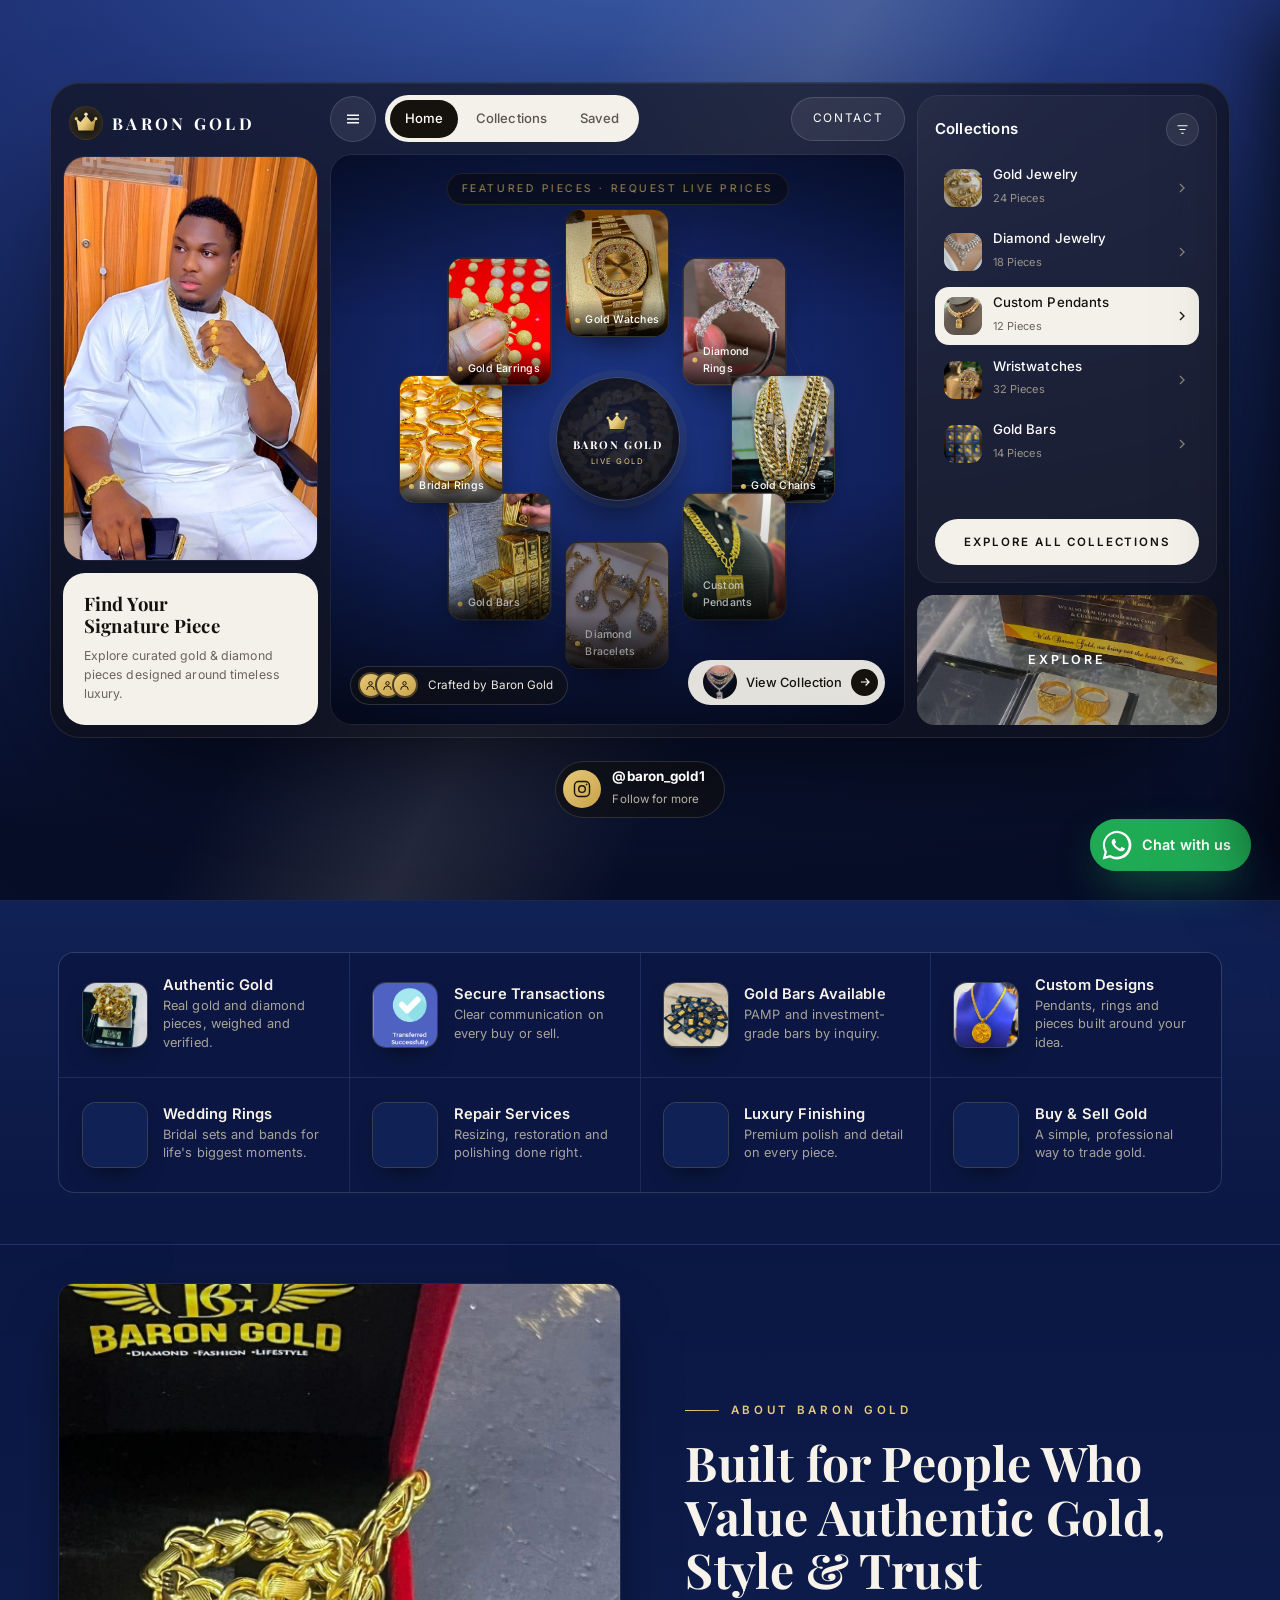
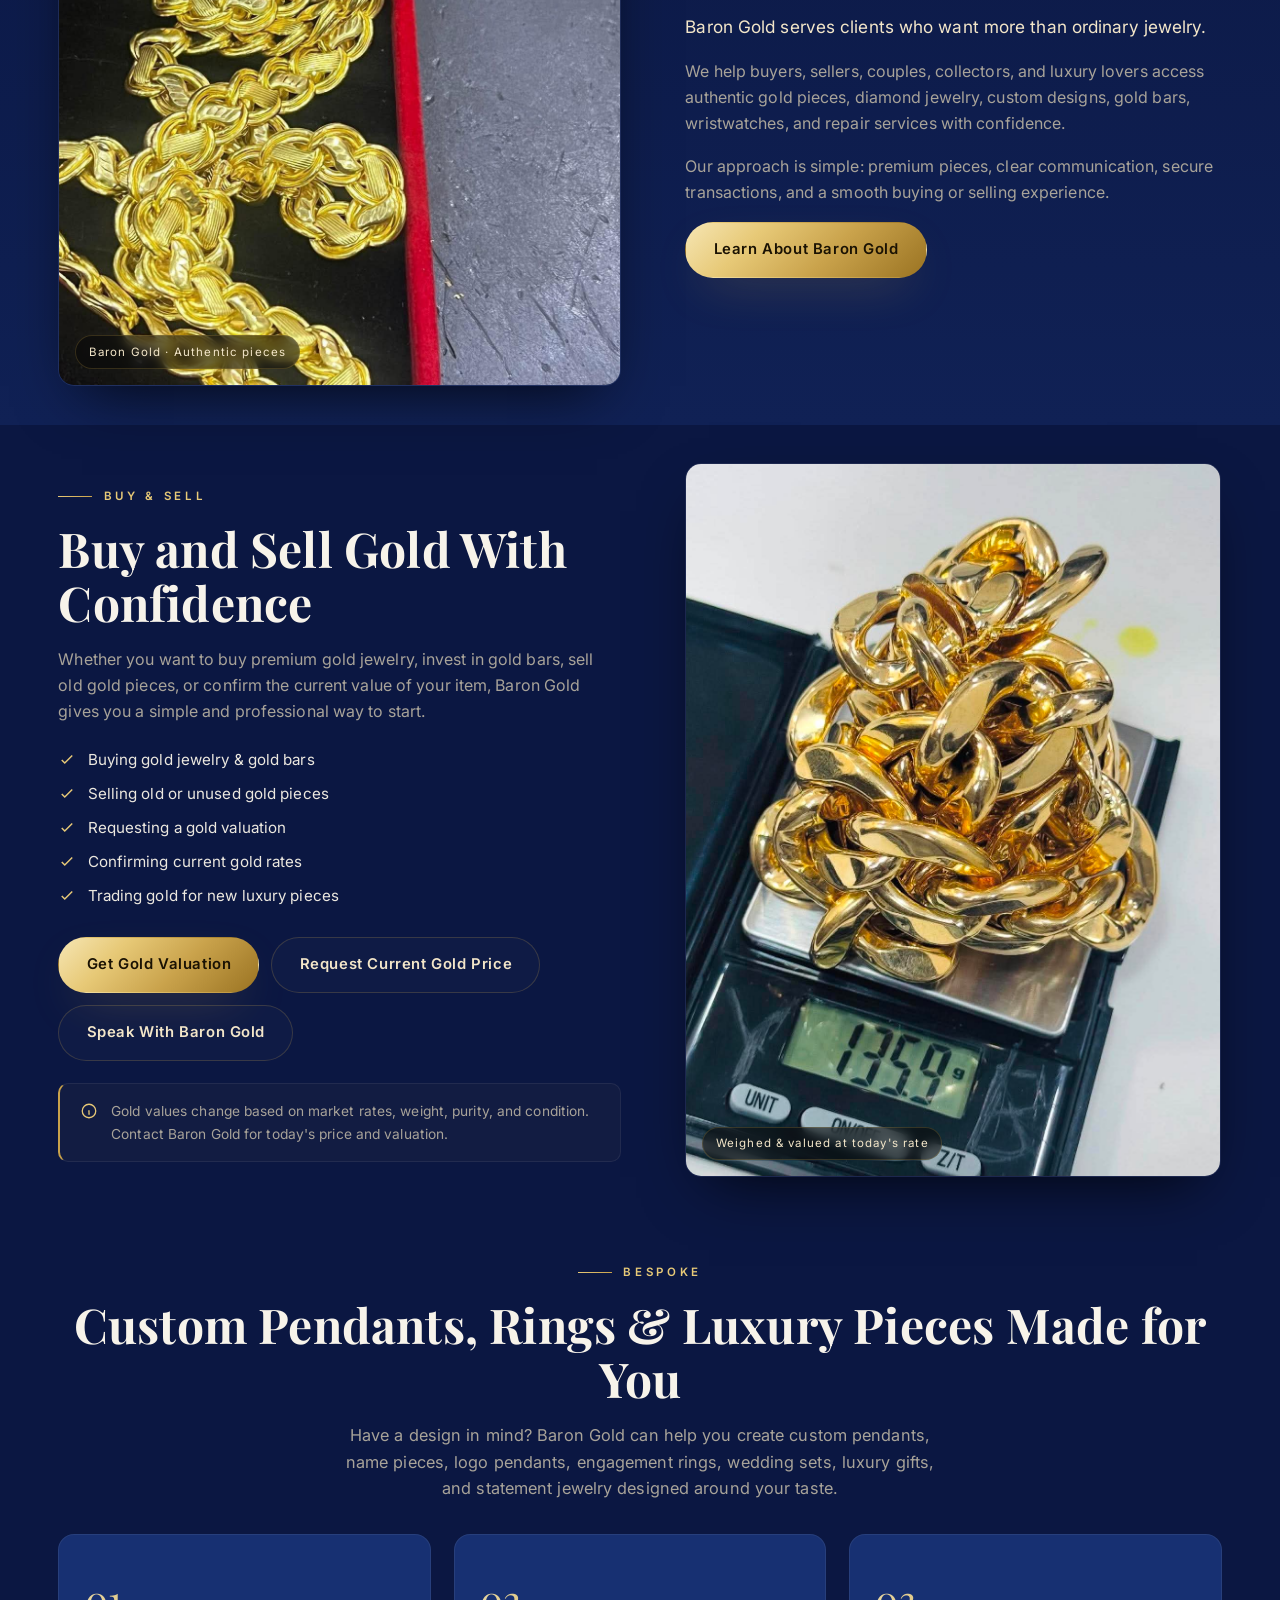
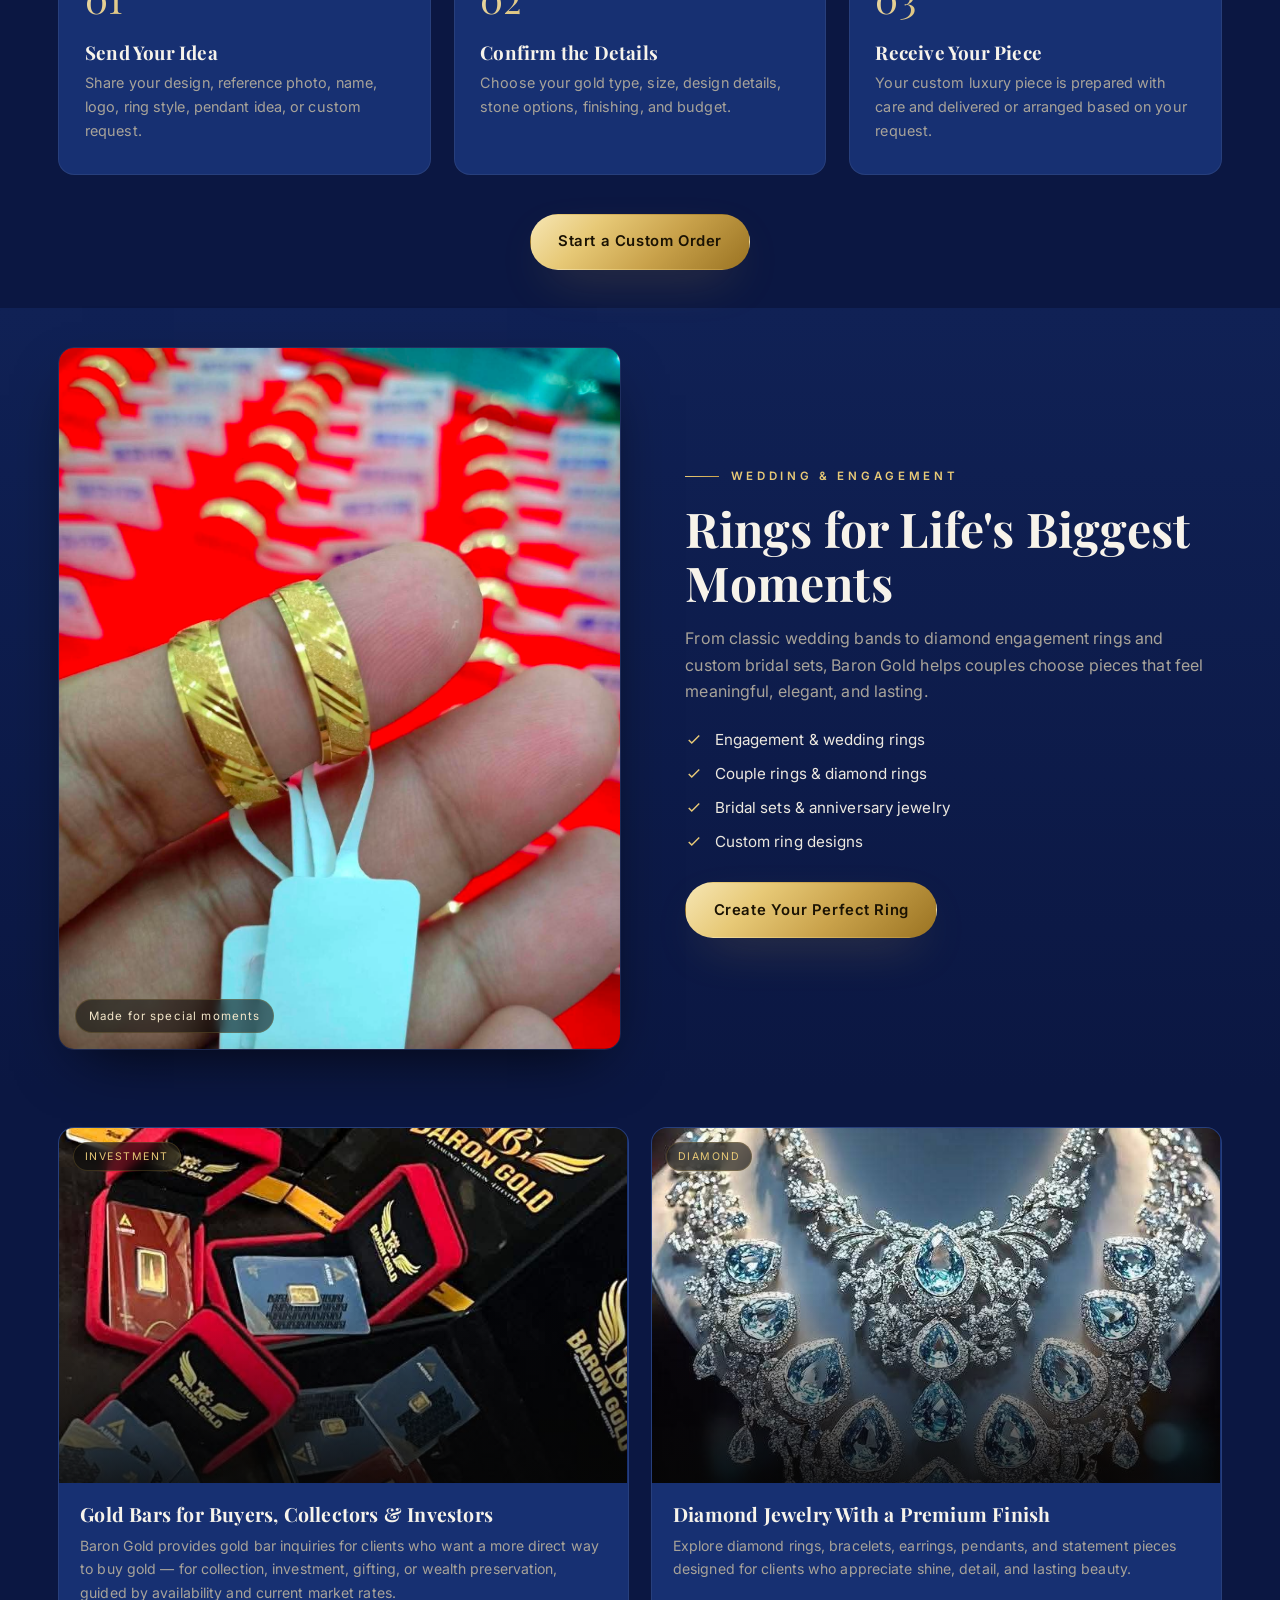
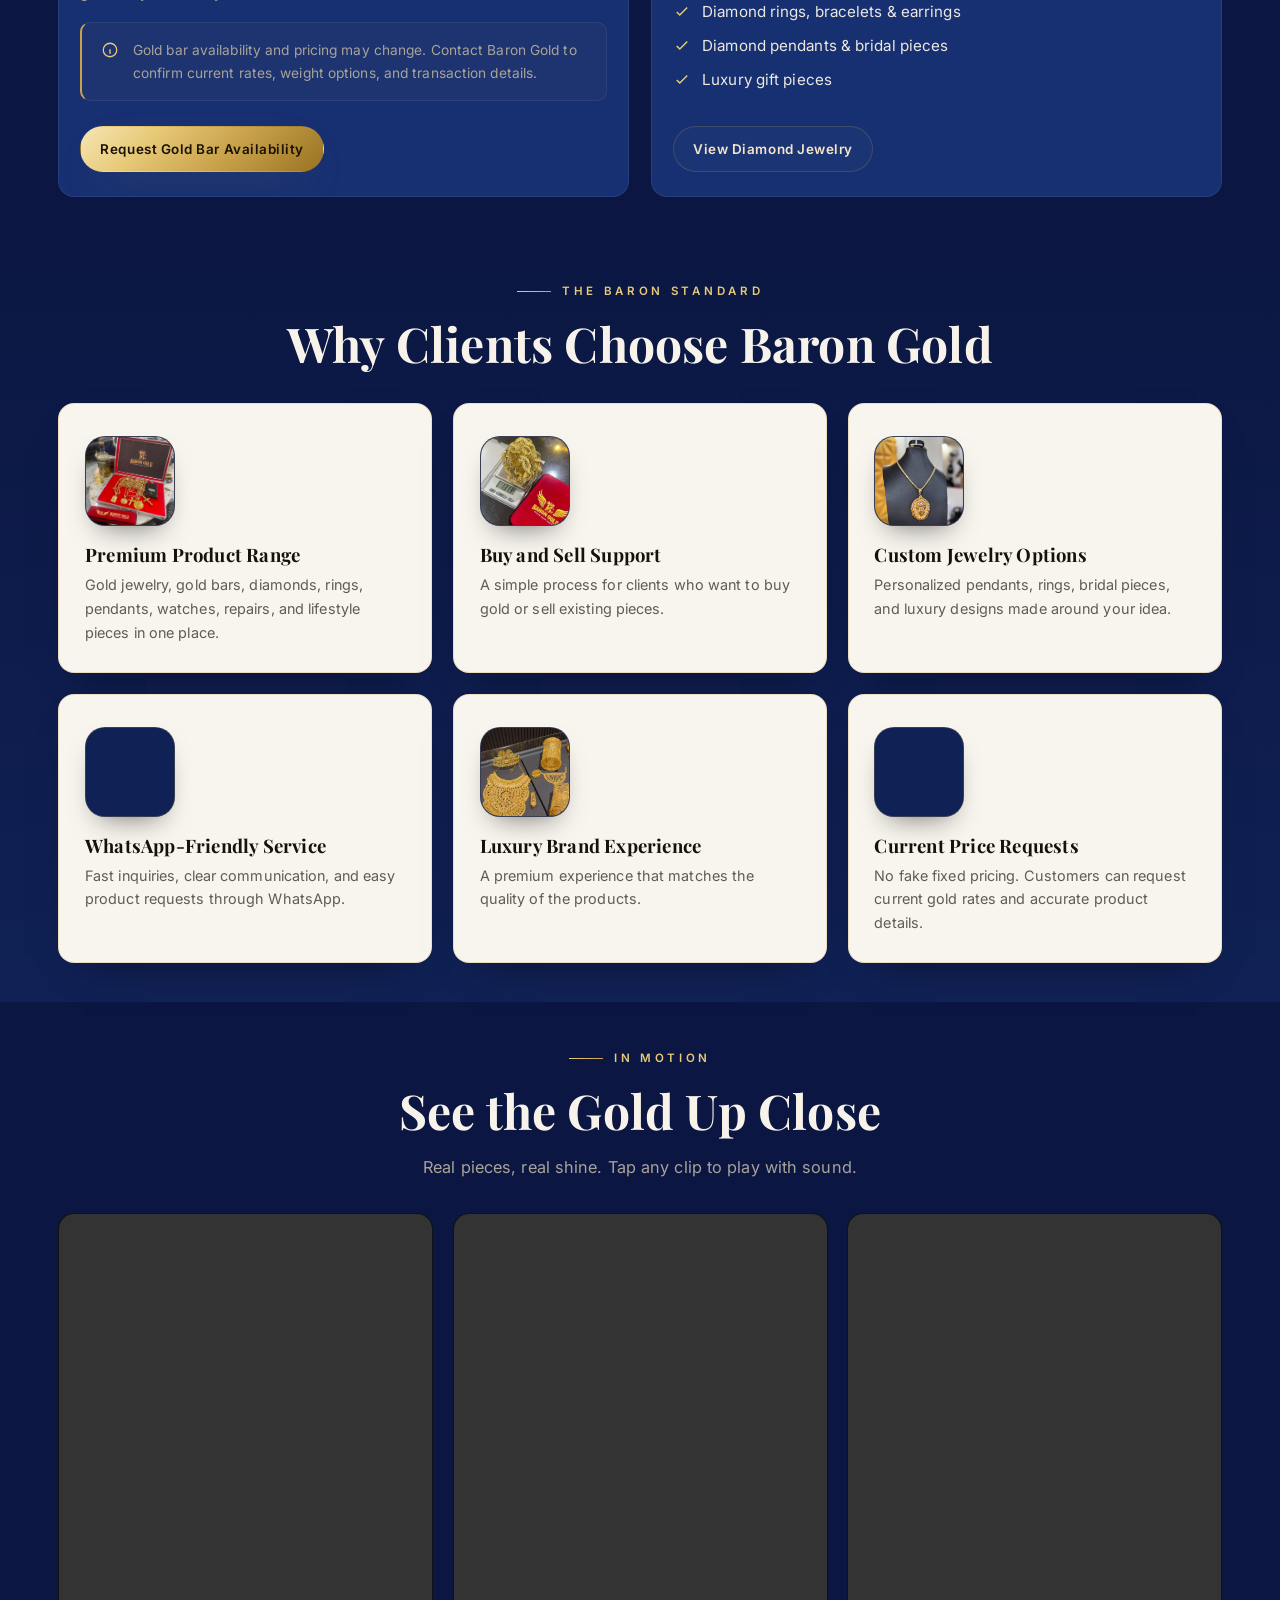
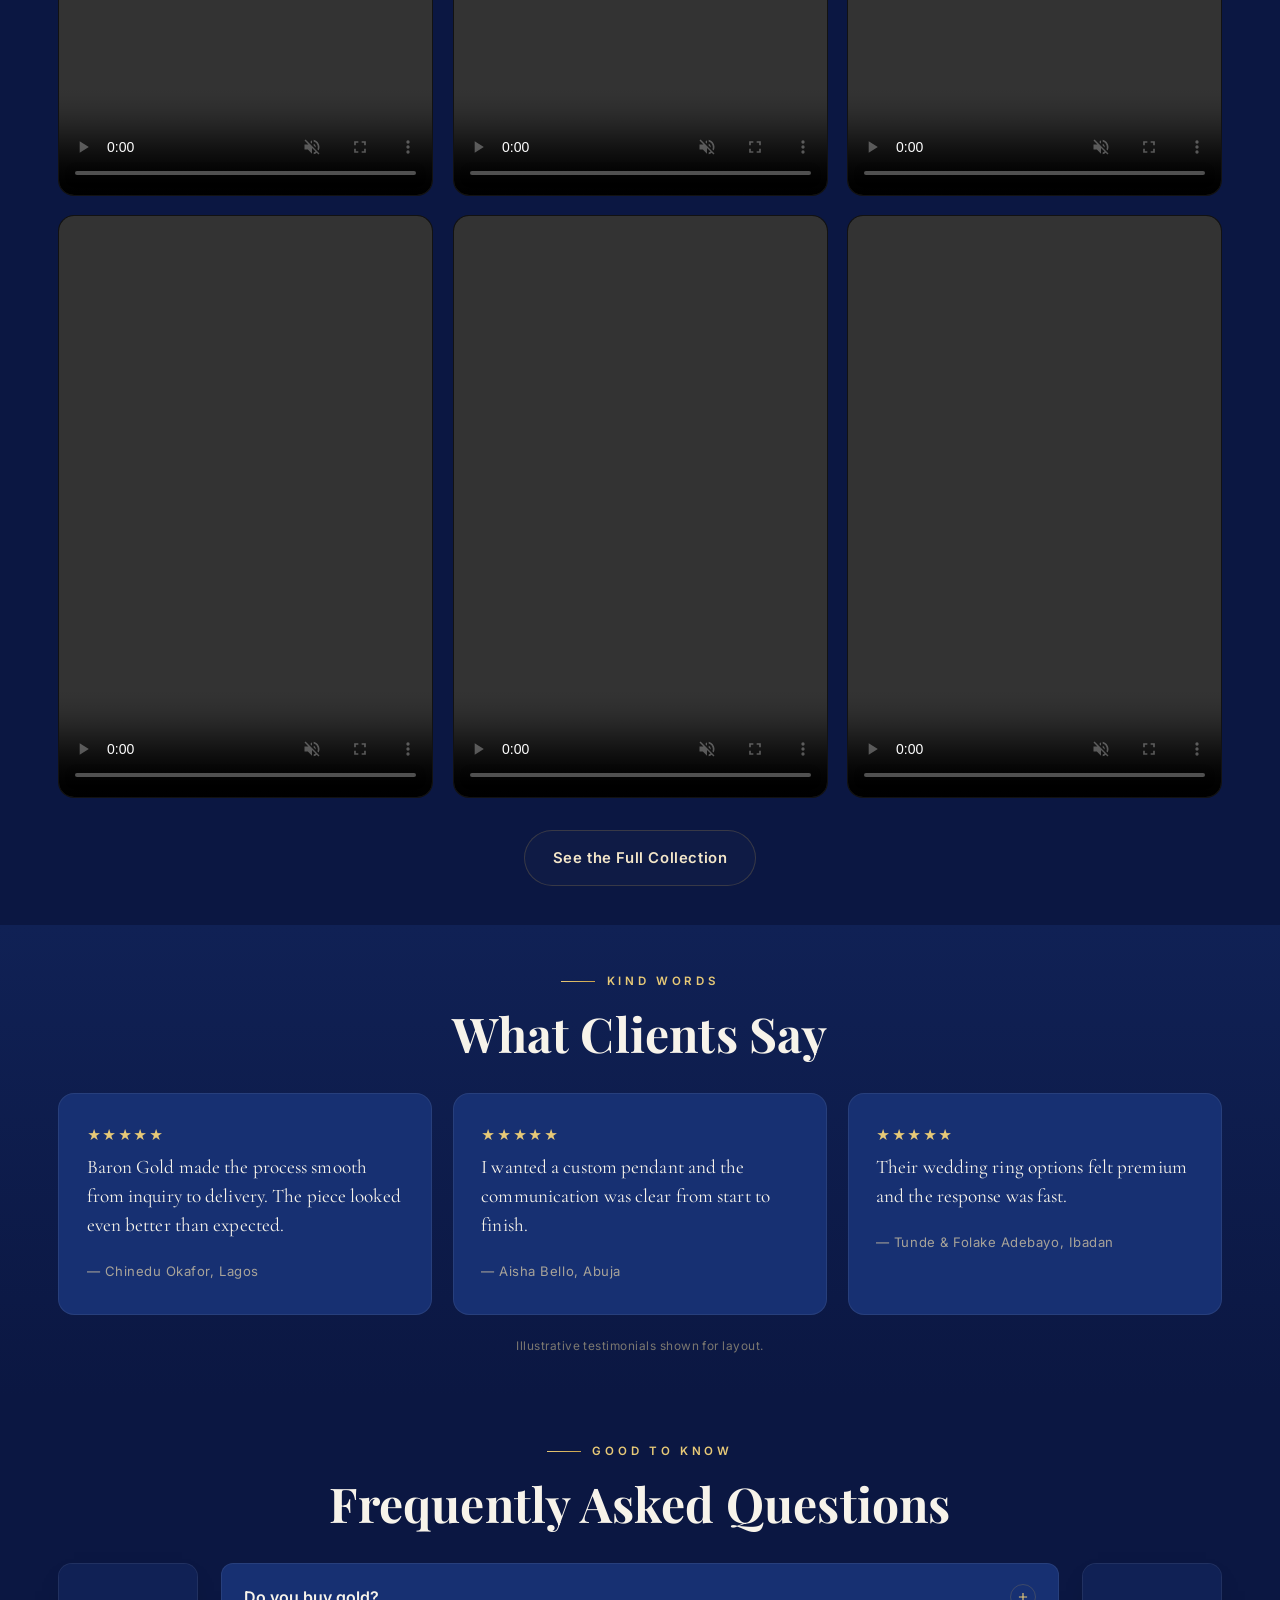
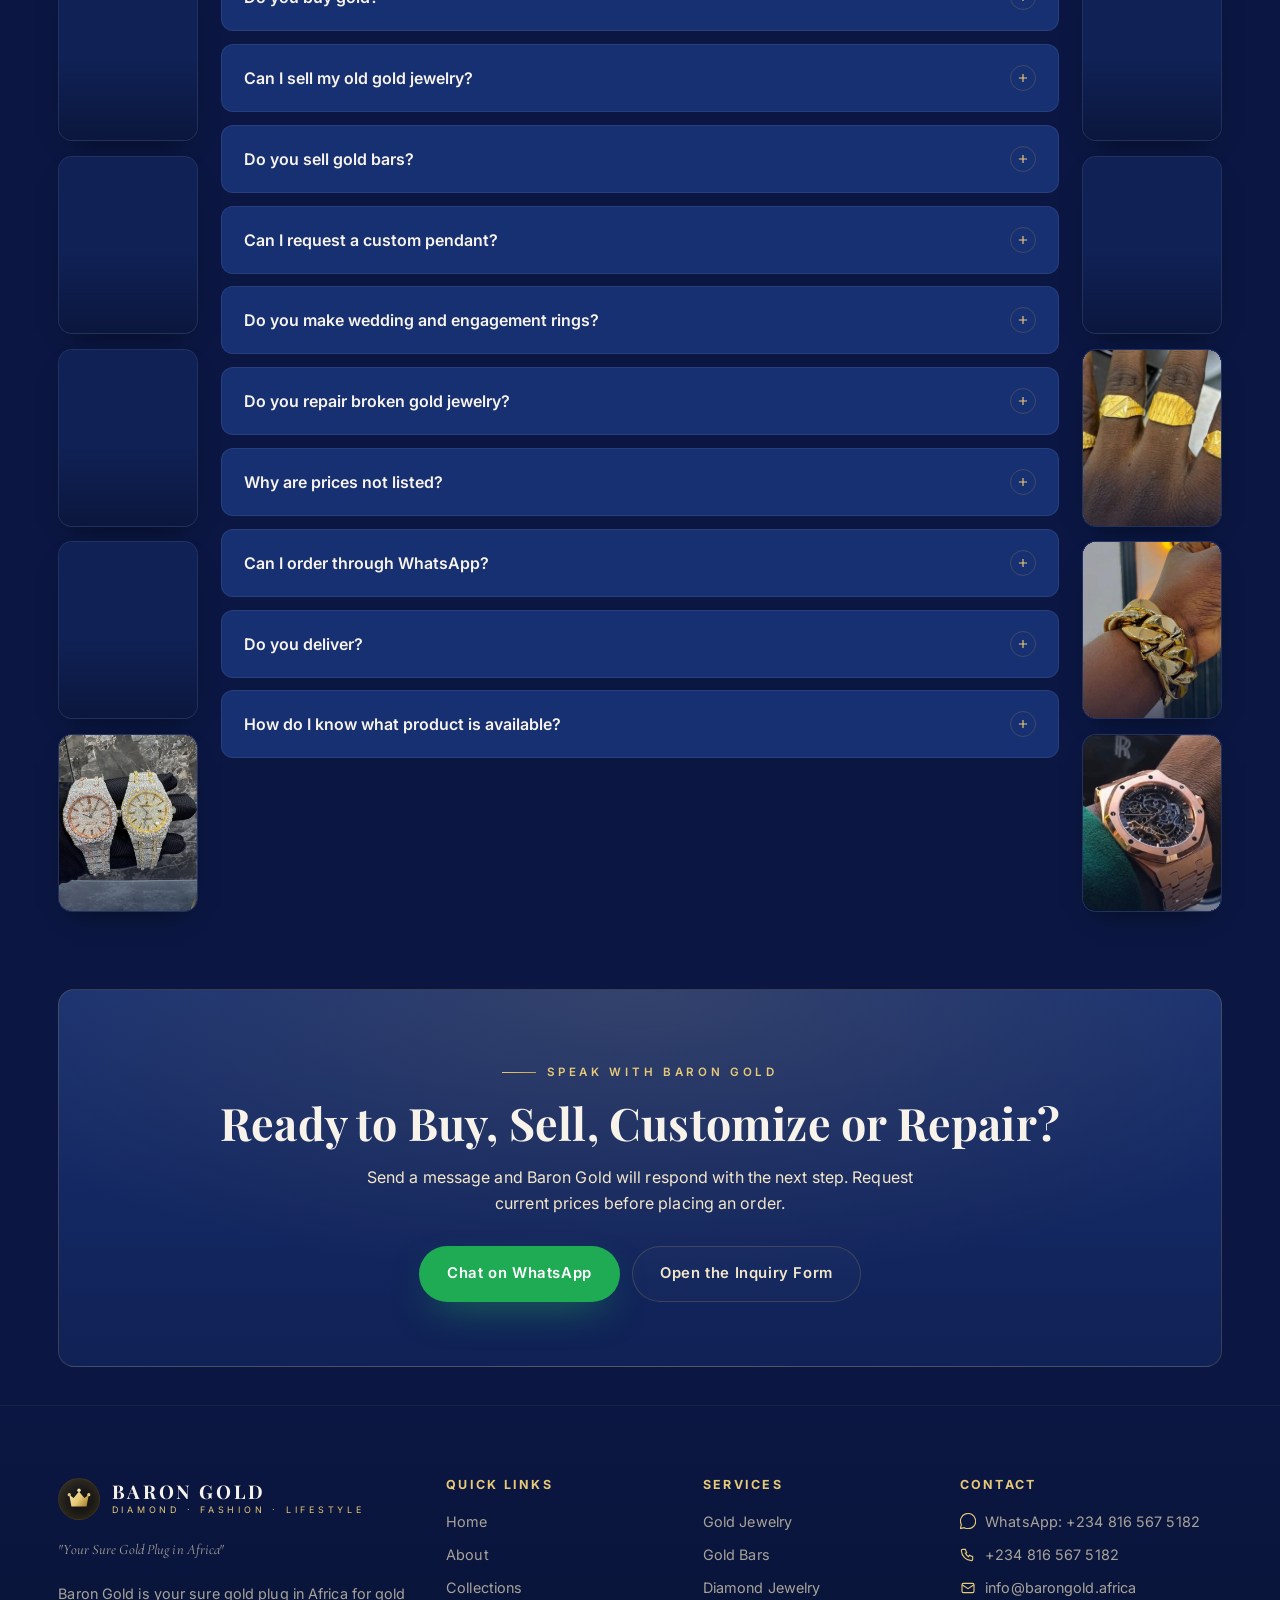
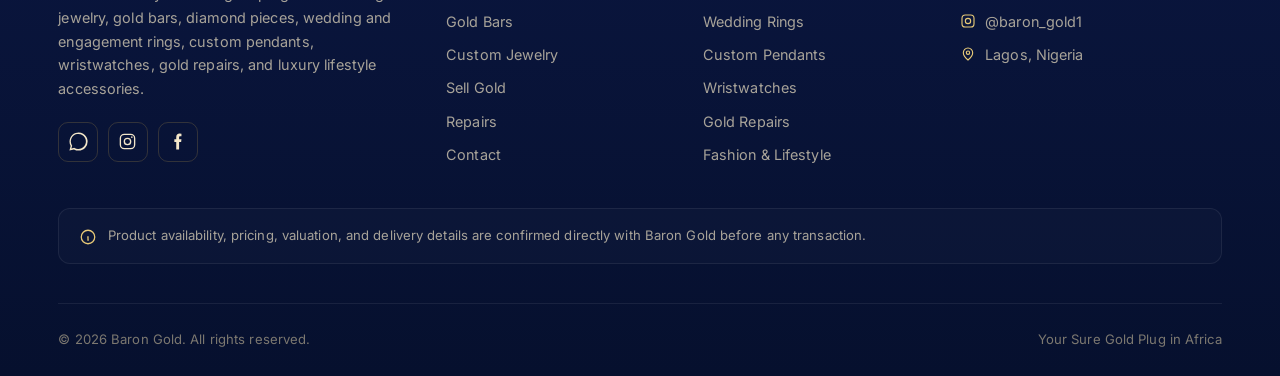
==== commit b7486671: "Point site at custom domain barondigold.com Add CNAME for GitHub Pages custom-domain binding, and sw" ====
--- a/index.html
+++ b/index.html
@@ -6,7 +6,7 @@
 <title>Baron Gold | Gold Jewelry, Gold Bars, Diamond Jewelry &amp; Custom Pendants</title>
 <meta name="description" content="Buy and sell gold jewelry, gold bars, diamond pieces, wedding rings, engagement rings, custom pendants, wristwatches, and luxury lifestyle accessories with Baron Gold — your sure gold plug in Africa." />
 <meta name="theme-color" content="#0b1742" />
-<link rel="canonical" href="https://zaddyjohn-cyber.github.io/barongold/" />
+<link rel="canonical" href="https://barondigold.com/" />
 <link rel="icon" type="image/svg+xml" href="favicon.svg" />
 <meta name="robots" content="index,follow,max-image-preview:large" />
 <meta name="format-detection" content="telephone=no" />
@@ -15,16 +15,16 @@
 <meta property="og:type" content="website" />
 <meta property="og:site_name" content="Baron Gold" />
 <meta property="og:locale" content="en_US" />
-<meta property="og:url" content="https://zaddyjohn-cyber.github.io/barongold/" />
+<meta property="og:url" content="https://barondigold.com/" />
 <meta property="og:title" content="Baron Gold | Your Sure Gold Plug in Africa" />
 <meta property="og:description" content="Authentic gold jewelry, gold bars, diamond pieces, custom pendants, wedding rings and luxury lifestyle accessories. Buy, sell, customize and repair with confidence." />
-<meta property="og:image" content="https://zaddyjohn-cyber.github.io/barongold/assets/images/cuban-iced-coal.jpg" />
+<meta property="og:image" content="https://barondigold.com/assets/images/cuban-iced-coal.jpg" />
 <meta property="og:image:width" content="1080" />
 <meta property="og:image:height" content="1350" />
 <meta name="twitter:card" content="summary_large_image" />
 <meta name="twitter:title" content="Baron Gold | Your Sure Gold Plug in Africa" />
 <meta name="twitter:description" content="Authentic gold jewelry, gold bars, diamond pieces, custom pendants, wedding rings and luxury lifestyle accessories. Buy, sell, customize and repair with confidence." />
-<meta name="twitter:image" content="https://zaddyjohn-cyber.github.io/barongold/assets/images/cuban-iced-coal.jpg" />
+<meta name="twitter:image" content="https://barondigold.com/assets/images/cuban-iced-coal.jpg" />
 
 
 
@@ -39,11 +39,11 @@
   "@graph": [
     {
       "@type": "Organization",
-      "@id": "https://zaddyjohn-cyber.github.io/barongold/#org",
+      "@id": "https://barondigold.com/#org",
       "name": "Baron Gold",
       "alternateName": "Baron Gold Jewelry",
-      "url": "https://zaddyjohn-cyber.github.io/barongold/",
-      "logo": "https://zaddyjohn-cyber.github.io/barongold/favicon.svg",
+      "url": "https://barondigold.com/",
+      "logo": "https://barondigold.com/favicon.svg",
       "description": "Premium gold, jewelry, diamond and lifestyle brand. Buy and sell gold jewelry, gold bars, diamond pieces, wedding and engagement rings, custom pendants, wristwatches and luxury accessories.",
       "slogan": "Your Sure Gold Plug in Africa",
       "sameAs": [
@@ -60,10 +60,10 @@
     },
     {
       "@type": "JewelryStore",
-      "@id": "https://zaddyjohn-cyber.github.io/barongold/#store",
+      "@id": "https://barondigold.com/#store",
       "name": "Baron Gold",
-      "image": "https://zaddyjohn-cyber.github.io/barongold/assets/images/cuban-iced-coal.jpg",
-      "url": "https://zaddyjohn-cyber.github.io/barongold/",
+      "image": "https://barondigold.com/assets/images/cuban-iced-coal.jpg",
+      "url": "https://barondigold.com/",
       "telephone": "+234-816-567-5182",
       "priceRange": "$$",
       "currenciesAccepted": "NGN, USD",
@@ -77,9 +77,9 @@
     },
     {
       "@type": "WebSite",
-      "@id": "https://zaddyjohn-cyber.github.io/barongold/#website",
+      "@id": "https://barondigold.com/#website",
       "name": "Baron Gold",
-      "url": "https://zaddyjohn-cyber.github.io/barongold/",
+      "url": "https://barondigold.com/",
       "inLanguage": "en"
     },
     {
